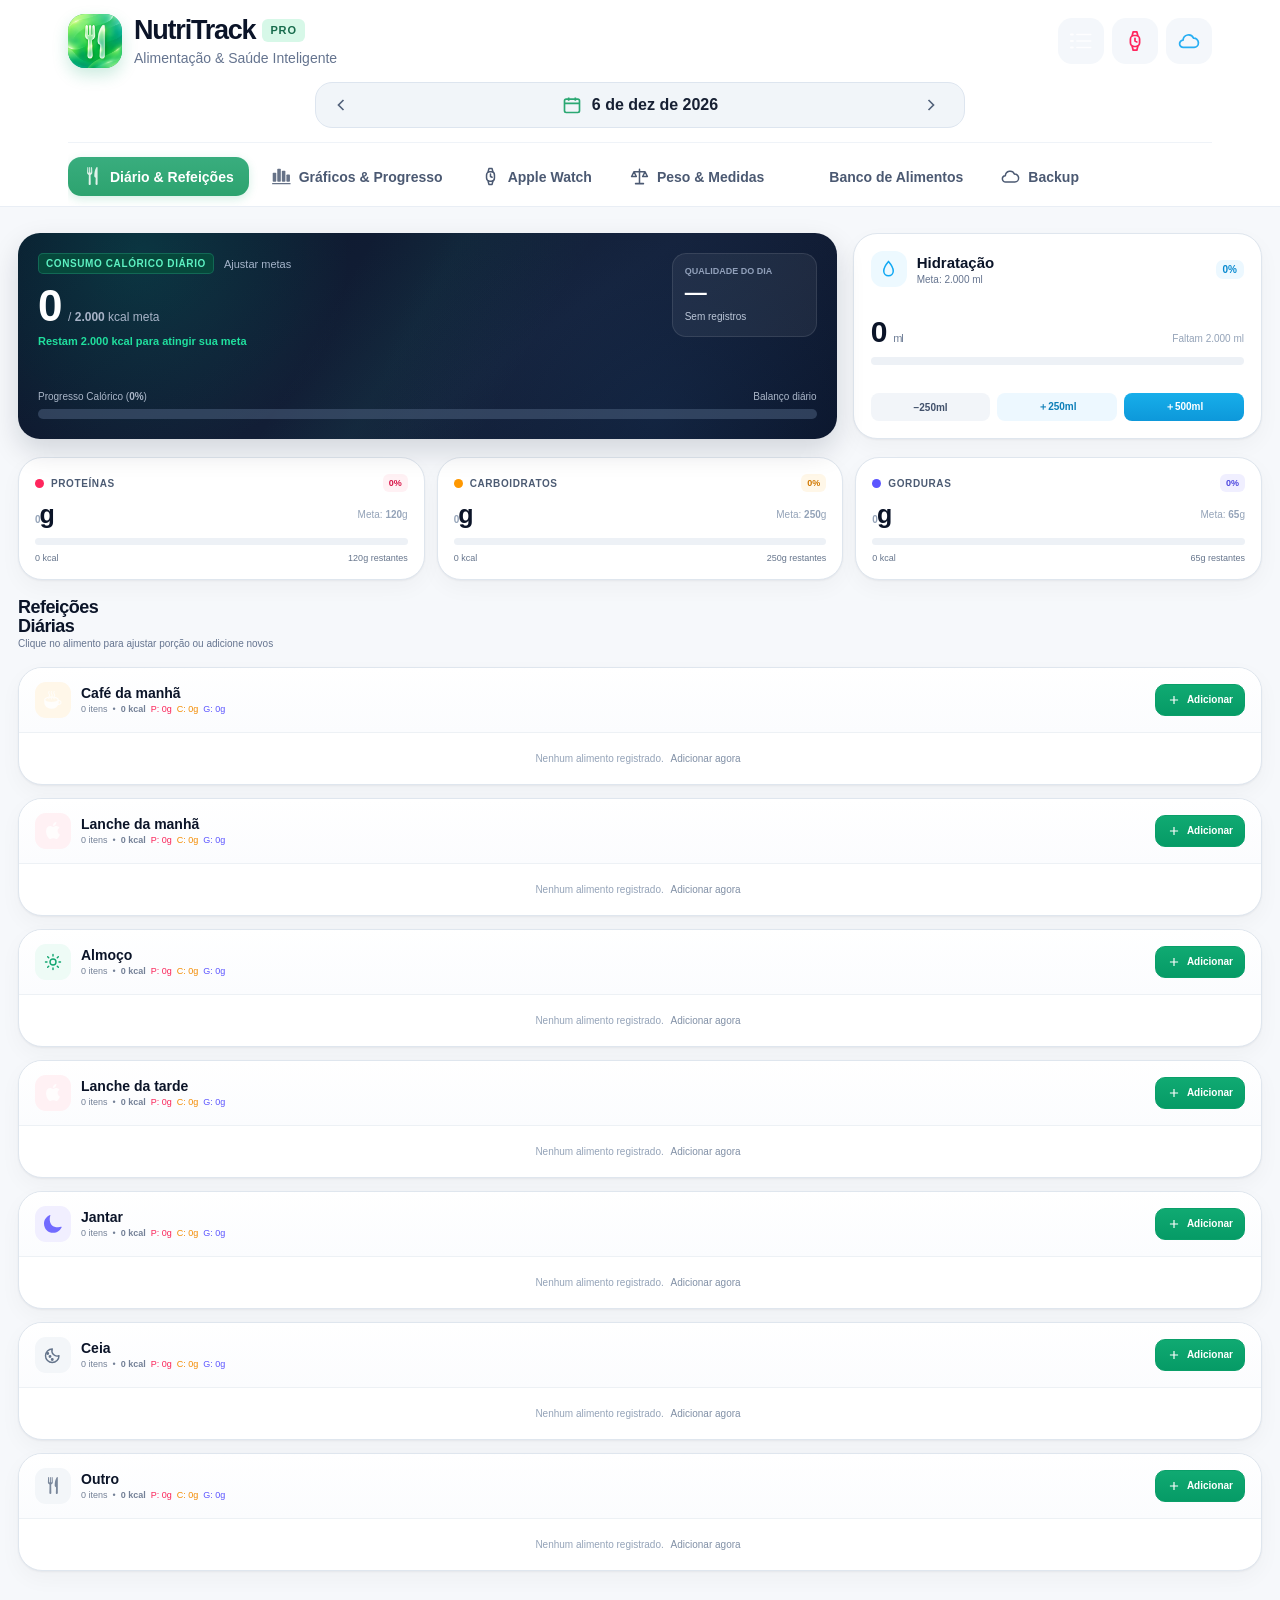
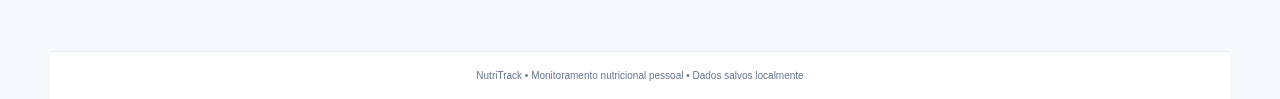
==== index.html @ 2cbb439e "Aplicar ícones internos personalizados no Oficial" ====
<!doctype html>
<html lang="pt-BR">
<head>
  <meta charset="utf-8" />
  <meta name="viewport" content="width=device-width,initial-scale=1,viewport-fit=cover" />
  <meta name="theme-color" content="#10a66f" />
  <meta name="apple-mobile-web-app-capable" content="yes" />
  <meta name="apple-mobile-web-app-status-bar-style" content="default" />
  <meta name="apple-mobile-web-app-title" content="NutriTrack" />
  <title>NutriTrack</title>
  <link rel="manifest" href="manifest.webmanifest?v=9" />
  <link rel="apple-touch-icon" href="apple-touch-icon.png?v=9" />
  <link rel="icon" type="image/png" href="favicon.png?v=9" />
  <link rel="stylesheet" href="styles.css?v=6" />
  <link rel="stylesheet" href="layout-fixes.css?v=8" />
</head>
<body>
  <svg class="svg-sprite" aria-hidden="true">
    <symbol id="i-utensils" viewBox="0 0 13.9757 24.6172"><g xmlns="http://www.w3.org/2000/svg">
  <rect height="24.6172" opacity="0" width="13.9757" x="0" y="0"/>
  <path d="M3.37457 23.2031C4.19488 23.2031 4.72613 22.7344 4.7105 21.9297L4.51519 10.6562C4.50738 10.2891 4.648 10.0391 4.9605 9.89844C6.28082 9.32031 6.81207 8.69531 6.74175 6.95312L6.46832 0.820312C6.44488 0.398438 6.19488 0.148438 5.79644 0.148438C5.40582 0.148438 5.17144 0.40625 5.17144 0.835938L5.24175 6.80469C5.24175 7.16406 5.01519 7.375 4.68707 7.375C4.35894 7.375 4.12457 7.17188 4.12457 6.82812L4.023 0.65625C4.01519 0.242188 3.773 0 3.37457 0C2.97613 0 2.73394 0.242188 2.72613 0.65625L2.61675 6.82812C2.61675 7.17188 2.38238 7.375 2.05425 7.375C1.73394 7.375 1.50738 7.16406 1.50738 6.80469L1.56988 0.835938C1.56988 0.40625 1.34332 0.148438 0.95269 0.148438C0.554253 0.148438 0.304253 0.398438 0.280815 0.820312L0.00737778 6.95312C-0.0707472 8.69531 0.468315 9.32031 1.78082 9.89844C2.09332 10.0391 2.24175 10.2891 2.23394 10.6562L2.03863 21.9297C2.023 22.7344 2.55425 23.2031 3.37457 23.2031ZM11.1089 14.6172L10.8746 21.8359C10.8433 22.7344 11.3902 23.2031 12.2027 23.2031C13.0386 23.2031 13.5699 22.7656 13.5699 21.9688L13.5699 0.726562C13.5699 0.234375 13.2496 0 12.8824 0C12.5152 0 12.2808 0.203125 11.9761 0.640625C10.3589 2.90625 9.31207 7.08594 9.31207 11.1719L9.31207 11.7266C9.31207 12.4531 9.56207 12.9375 10.0621 13.2812L10.6168 13.6641C10.9683 13.9141 11.1246 14.2109 11.1089 14.6172Z" fill="currentColor" fill-opacity="0.85"/>
 </g></symbol>
    <symbol id="i-chart" viewBox="0 0 22.7266 18.4766"><g xmlns="http://www.w3.org/2000/svg">
  <rect height="18.4766" opacity="0" width="22.7266" x="0" y="0"/>
  <path d="M0 17.7891C0 18.1797 0.320312 18.4766 0.695312 18.4766L21.625 18.4766C22 18.4766 22.3203 18.1797 22.3203 17.7891C22.3203 17.3984 22 17.1016 21.625 17.1016L0.695312 17.1016C0.320312 17.1016 0 17.3984 0 17.7891Z" fill="currentColor" fill-opacity="0.85"/>
  <path d="M17.2266 14.6875C17.2266 15.2266 17.5703 15.5469 18.1328 15.5469L20.5703 15.5469C21.1172 15.5469 21.4688 15.2266 21.4688 14.6875L21.4688 7.78906C21.4688 7.25781 21.1172 6.92969 20.5703 6.92969L18.1328 6.92969C17.5703 6.92969 17.2266 7.25781 17.2266 7.78906Z" fill="currentColor" fill-opacity="0.85"/>
  <path d="M11.7656 14.6875C11.7656 15.2266 12.1172 15.5469 12.6719 15.5469L15.1016 15.5469C15.6562 15.5469 16.0078 15.2266 16.0078 14.6875L16.0078 3.1875C16.0078 2.64062 15.6562 2.32031 15.1016 2.32031L12.6719 2.32031C12.1172 2.32031 11.7656 2.64062 11.7656 3.1875Z" fill="currentColor" fill-opacity="0.85"/>
  <path d="M6.30469 14.6875C6.30469 15.2266 6.65625 15.5469 7.20312 15.5469L9.64062 15.5469C10.1953 15.5469 10.5469 15.2266 10.5469 14.6875L10.5469 0.859375C10.5469 0.328125 10.1953 0 9.64062 0L7.20312 0C6.65625 0 6.30469 0.328125 6.30469 0.859375Z" fill="currentColor" fill-opacity="0.85"/>
  <path d="M0.851562 14.6875C0.851562 15.2266 1.19531 15.5469 1.75 15.5469L4.1875 15.5469C4.73438 15.5469 5.09375 15.2266 5.09375 14.6875L5.09375 5.52344C5.09375 5 4.73438 4.66406 4.1875 4.66406L1.75 4.66406C1.19531 4.66406 0.851562 5 0.851562 5.52344Z" fill="currentColor" fill-opacity="0.85"/>
 </g></symbol>
    <symbol id="i-watch" viewBox="0 0 24 24"><rect x="7" y="6" width="10" height="12" rx="4"/><path d="m9 6 1-4h4l1 4M9 18l1 4h4l1-4M12 9v3l2 1"/></symbol>
    <symbol id="i-scale" viewBox="0 0 24 24"><path d="M12 3v18M5 6h14M5 6 2 12h6L5 6Zm14 0-3 6h6l-3-6ZM7 21h10"/></symbol>
    <symbol id="i-book" viewBox="0 0 22.5547 18.3828"><g xmlns="http://www.w3.org/2000/svg">
  <rect height="18.3828" opacity="0" width="22.5547" x="0" y="0"/>
  <path d="M0 16.9297C0 17.6172 0.453125 17.8906 0.953125 17.8906C1.25781 17.8906 1.50781 17.7344 1.82812 17.5234C2.92188 16.6875 4.38281 16.1797 5.92188 16.1875C7.45312 16.1953 8.97656 16.7812 10.1172 17.9141C10.4844 18.2578 10.7656 18.3672 11.0781 18.3672C11.3906 18.3672 11.6797 18.2578 12.0312 17.9141C13.1875 16.7891 14.6953 16.1953 16.2266 16.1875C17.7656 16.1797 19.2344 16.6875 20.3203 17.5234C20.6406 17.7344 20.8984 17.8906 21.1953 17.8906C21.6953 17.8906 22.1484 17.6172 22.1484 16.9297L22.1484 3.26562C22.1484 3.08594 22.1328 2.96094 22.0312 2.78906C21.125 1.25781 18.875 0 16.1953 0C13.9609 0 12.0859 0.90625 11.0781 2.19531C10.0625 0.90625 8.1875 0 5.95312 0C3.27344 0 1.02344 1.25781 0.117188 2.78906C0.015625 2.96094 0 3.08594 0 3.26562ZM1.38281 16.1562L1.38281 3.4375C2.21094 2.20312 4.03906 1.38281 5.95312 1.38281C7.92969 1.38281 9.61719 2.21094 10.3828 3.52344L10.3828 16.3438C9.38281 15.5078 7.73438 14.8047 5.95312 14.8047C4.09375 14.8047 2.42969 15.3438 1.38281 16.1562ZM11.7656 16.3438L11.7656 3.52344C12.5312 2.21094 14.2266 1.38281 16.1953 1.38281C18.1094 1.38281 19.9375 2.20312 20.7656 3.4375L20.7656 16.1562C19.7266 15.3438 18.0547 14.8047 16.1953 14.8047C14.4141 14.8047 12.7656 15.5078 11.7656 16.3438Z" fill="white" fill-opacity="0.85"/>
 </g></symbol>
    <symbol id="i-cloud" viewBox="0 0 24 24"><path d="M17.5 19H6a4 4 0 0 1-.5-8A6 6 0 0 1 17 9a5 5 0 0 1 .5 10Z"/></symbol>
    <symbol id="i-calendar" viewBox="0 0 24 24"><rect x="3" y="5" width="18" height="16" rx="2"/><path d="M16 3v4M8 3v4M3 10h18"/></symbol>
    <symbol id="i-left" viewBox="0 0 24 24"><path d="m15 18-6-6 6-6"/></symbol>
    <symbol id="i-right" viewBox="0 0 24 24"><path d="m9 18 6-6-6-6"/></symbol>
    <symbol id="i-water" viewBox="0 0 24 24"><path d="M12 2s6 7 6 12a6 6 0 0 1-12 0c0-5 6-12 6-12Z"/></symbol>
    <symbol id="i-flame" viewBox="0 0 24 24"><path d="M12 22c4 0 7-3 7-7 0-5-4-8-6-11 0 4-2 6-4 8-1-2-1-4-1-5-3 3-4 6-4 9 0 3 3 6 8 6Z"/></symbol>
    <symbol id="i-heart" viewBox="0 0 24 24"><path d="M20.8 4.6a5.5 5.5 0 0 0-7.8 0L12 5.6l-1-1a5.5 5.5 0 0 0-7.8 7.8l1 1L12 21l7.8-7.6 1-1a5.5 5.5 0 0 0 0-7.8Z"/></symbol>
    <symbol id="i-steps" viewBox="0 0 24 24"><path d="M7 3c2 1 2 4 1 6s-3 3-4 2-1-4 0-6 2-3 3-2Zm10 8c2 1 3 4 2 6s-3 4-5 3-2-4-1-6 2-4 4-3Z"/></symbol>
    <symbol id="i-timer" viewBox="0 0 24 24"><circle cx="12" cy="13" r="8"/><path d="M12 9v4l3 2M9 2h6"/></symbol>
    <symbol id="i-moon" viewBox="0 0 20.4609 20.2471"><g xmlns="http://www.w3.org/2000/svg">
  <rect height="20.2471" opacity="0" width="20.4609" x="0" y="0"/>
  <path d="M10.4688 20.1821C14.8203 20.1821 18.3906 17.5571 19.9531 14.1352C20.2422 13.5337 19.8672 13.104 19.2734 13.2993C18.5469 13.5571 17.2891 13.8462 16.0391 13.8462C9.95312 13.8462 6.49219 10.3852 6.49219 4.29931C6.49219 3.08056 6.75 1.84619 7.14844 0.853999C7.40625 0.205561 6.96094-0.185064 6.33594 0.0883737C2.95312 1.52587 0 5.11181 0 9.70556C0 15.4868 4.69531 20.1821 10.4688 20.1821Z" fill="currentColor" fill-opacity="0.85"/>
 </g></symbol>
    <symbol id="i-plus" viewBox="0 0 24 24"><path d="M12 5v14M5 12h14"/></symbol>
    <symbol id="i-minus" viewBox="0 0 24 24"><path d="M5 12h14"/></symbol>
    <symbol id="i-search" viewBox="0 0 24 24"><circle cx="11" cy="11" r="7"/><path d="m20 20-4-4"/></symbol>
    <symbol id="i-edit" viewBox="0 0 16.4331 15.9858"><g xmlns="http://www.w3.org/2000/svg">
  <rect height="15.9858" opacity="0" width="16.4331" x="0" y="0"/>
  <path d="M2.59935 15.0437L13.865 3.79369L12.2634 2.18431L0.997787 13.4343L0.0212245 15.5906C-0.0725255 15.8093 0.161849 16.0593 0.380599 15.9656ZM14.7009 2.98119L15.6462 2.04369C16.1306 1.55931 16.154 1.0515 15.7243 0.621815L15.4431 0.340565C15.0212-0.0813102 14.5056-0.0422477 14.029 0.426502L13.0759 1.364Z" fill="white" fill-opacity="0.85"/>
 </g></symbol>
    <symbol id="i-trash" viewBox="0 0 19.7734 24.0234"><g xmlns="http://www.w3.org/2000/svg">
  <rect height="24.0234" opacity="0" width="19.7734" x="0" y="0"/>
  <path d="M6.67969 19.1484C7.01562 19.1484 7.23438 18.9297 7.22656 18.625L6.90625 7.60156C6.89844 7.29688 6.67188 7.09375 6.35938 7.09375C6.02344 7.09375 5.80469 7.30469 5.8125 7.61719L6.13281 18.625C6.14062 18.9375 6.35938 19.1484 6.67969 19.1484ZM9.6875 19.1484C10.0156 19.1484 10.25 18.9297 10.25 18.625L10.25 7.61719C10.25 7.30469 10.0156 7.09375 9.6875 7.09375C9.35938 7.09375 9.125 7.30469 9.125 7.61719L9.125 18.625C9.125 18.9297 9.35938 19.1484 9.6875 19.1484ZM12.6875 19.1484C13.0078 19.1484 13.2266 18.9453 13.2344 18.6328L13.5547 7.61719C13.5625 7.30469 13.3438 7.10156 13.0156 7.10156C12.7031 7.10156 12.4766 7.29688 12.4688 7.60938L12.1484 18.625C12.1406 18.9297 12.3516 19.1484 12.6875 19.1484ZM5.33594 4.46875L6.70312 4.46875L6.70312 2.32031C6.70312 1.69531 7.13281 1.28906 7.80469 1.28906L11.5469 1.28906C12.2188 1.28906 12.6484 1.69531 12.6484 2.32031L12.6484 4.46875L14.0156 4.46875L14.0156 2.24219C14.0156 0.851562 13.1172 0 11.625 0L7.72656 0C6.24219 0 5.33594 0.851562 5.33594 2.24219ZM0.648438 5.14844L18.7188 5.14844C19.0781 5.14844 19.3672 4.85156 19.3672 4.5C19.3672 4.14062 19.0781 3.84375 18.7188 3.84375L0.648438 3.84375C0.304688 3.84375 0 4.14844 0 4.5C0 4.85938 0.304688 5.14844 0.648438 5.14844ZM5.10156 22.3125L14.2812 22.3125C15.625 22.3125 16.5703 21.3984 16.6406 20.0547L17.3828 4.96875L15.9844 4.96875L15.2812 19.9141C15.25 20.5469 14.7734 21.0078 14.1484 21.0078L5.21094 21.0078C4.60156 21.0078 4.11719 20.5391 4.08594 19.9141L3.34375 4.97656L1.99219 4.97656L2.73438 20.0625C2.80469 21.4062 3.73438 22.3125 5.10156 22.3125Z" fill="currentColor" fill-opacity="0.85"/>
 </g></symbol>
    <symbol id="i-download" viewBox="0 0 18.0781 24.6172"><g xmlns="http://www.w3.org/2000/svg">
  <rect height="24.6172" opacity="0" width="18.0781" x="0" y="0"/>
  <path d="M17.6719 11.0859L17.6719 18.7969C17.6719 21.4688 16.1875 22.9609 13.5078 22.9609L4.16406 22.9609C1.48438 22.9609 0 21.4688 0 18.7969L0 11.0859C0 8.41406 1.48438 6.92188 4.16406 6.92188L6.39844 6.92188L6.39844 8.3125L4.16406 8.3125C2.39062 8.3125 1.39062 9.3125 1.39062 11.0859L1.39062 18.7969C1.39062 20.5703 2.39062 21.5703 4.16406 21.5703L13.5078 21.5703C15.2891 21.5703 16.2891 20.5703 16.2891 18.7969L16.2891 11.0859C16.2891 9.3125 15.2891 8.3125 13.5078 8.3125L11.2891 8.3125L11.2891 6.92188L13.5078 6.92188C16.1875 6.92188 17.6719 8.41406 17.6719 11.0859Z" fill="currentColor" fill-opacity="0.85"/>
  <path d="M8.84375 1.75781C8.46875 1.75781 8.15625 2.0625 8.15625 2.42969L8.15625 12.9141L8.25781 15.4062C8.27344 15.7266 8.52344 15.9922 8.84375 15.9922C9.15625 15.9922 9.40625 15.7266 9.42188 15.4062L9.52344 12.9141L9.52344 2.42969C9.52344 2.0625 9.21094 1.75781 8.84375 1.75781ZM5.41406 11.7578C5.05469 11.7578 4.78906 12.0156 4.78906 12.3672C4.78906 12.5547 4.86719 12.6875 5 12.8203L8.34375 16.0781C8.51562 16.2422 8.66406 16.3047 8.84375 16.3047C9.01562 16.3047 9.16406 16.2422 9.33594 16.0781L12.6797 12.8203C12.8125 12.6875 12.8828 12.5547 12.8828 12.3672C12.8828 12.0156 12.6094 11.7578 12.2578 11.7578C12.0938 11.7578 11.9141 11.8281 11.7891 11.9688L10.0859 13.75L8.84375 15.0703L7.58594 13.75L5.89062 11.9688C5.76562 11.8281 5.57812 11.7578 5.41406 11.7578Z" fill="currentColor" fill-opacity="0.85"/>
 </g></symbol>
    <symbol id="i-upload" viewBox="0 0 18.0781 26.6016"><g xmlns="http://www.w3.org/2000/svg">
  <rect height="26.6016" opacity="0" width="18.0781" x="0" y="0"/>
  <path d="M6.39062 9.30469L4.15625 9.30469C2.38281 9.30469 1.38281 10.2969 1.38281 12.0703L1.38281 19.7891C1.38281 21.5703 2.38281 22.5703 4.15625 22.5703L13.5078 22.5703C15.2891 22.5703 16.2891 21.5703 16.2891 19.7891L16.2891 12.0703C16.2891 10.2969 15.2891 9.30469 13.5078 9.30469L11.2812 9.30469L11.2812 7.91406L13.5078 7.91406C16.1875 7.91406 17.6719 9.40625 17.6719 12.0781L17.6719 19.7891C17.6719 22.4609 16.1875 23.9531 13.5078 23.9531L4.16406 23.9531C1.48438 23.9531 0 22.4609 0 19.7891L0 12.0781C0 9.40625 1.48438 7.91406 4.16406 7.91406L6.39062 7.91406Z" fill="currentColor" fill-opacity="0.85"/>
  <path d="M9.46254 3.49778L9.52344 4.99219L9.52344 15.4766C9.52344 15.8438 9.20312 16.1484 8.83594 16.1484C8.46875 16.1484 8.14844 15.8438 8.14844 15.4766L8.14844 4.99219L8.20934 3.49778L8.83594 2.83594Z" fill="currentColor" fill-opacity="0.85"/>
  <path d="M5.40625 6.14844C5.57031 6.14844 5.75781 6.07812 5.88281 5.9375L7.58594 4.15625L8.83594 2.83594L10.0859 4.15625L11.7812 5.9375C11.9062 6.07812 12.0859 6.14844 12.25 6.14844C12.6094 6.14844 12.8828 5.89062 12.8828 5.53906C12.8828 5.35938 12.8047 5.21875 12.6797 5.08594L9.33594 1.83594C9.16406 1.66406 9.00781 1.60938 8.83594 1.60938C8.66406 1.60938 8.50781 1.66406 8.33594 1.83594L4.99219 5.08594C4.85938 5.21875 4.78906 5.35938 4.78906 5.53906C4.78906 5.89062 5.04688 6.14844 5.40625 6.14844Z" fill="currentColor" fill-opacity="0.85"/>
 </g></symbol>
    <symbol id="i-database" viewBox="0 0 24 24"><ellipse cx="12" cy="5" rx="8" ry="3"/><path d="M4 5v6c0 2 4 3 8 3s8-1 8-3V5M4 11v6c0 2 4 3 8 3s8-1 8-3v-6"/></symbol>
    <symbol id="i-history" viewBox="0 0 20.5 14.5547"><g xmlns="http://www.w3.org/2000/svg">
  <rect height="14.5547" opacity="0" width="20.5" x="0" y="0"/>
  <path d="M5.57031 14.0234L19.3906 14.0234C19.7812 14.0234 20.0938 13.7188 20.0938 13.3281C20.0938 12.9375 19.7812 12.6406 19.3906 12.6406L5.57031 12.6406C5.17969 12.6406 4.88281 12.9375 4.88281 13.3281C4.88281 13.7188 5.17969 14.0234 5.57031 14.0234Z" fill="currentColor" fill-opacity="0.85"/>
  <path d="M1.22656 14.5547C1.90625 14.5547 2.45312 14.0078 2.45312 13.3281C2.45312 12.6484 1.90625 12.1016 1.22656 12.1016C0.546875 12.1016 0 12.6484 0 13.3281C0 14.0078 0.546875 14.5547 1.22656 14.5547Z" fill="currentColor" fill-opacity="0.85"/>
  <path d="M5.57031 7.96875L19.3906 7.96875C19.7812 7.96875 20.0938 7.67188 20.0938 7.28125C20.0938 6.89062 19.7812 6.58594 19.3906 6.58594L5.57031 6.58594C5.17969 6.58594 4.88281 6.89062 4.88281 7.28125C4.88281 7.67188 5.17969 7.96875 5.57031 7.96875Z" fill="currentColor" fill-opacity="0.85"/>
  <path d="M1.22656 8.50781C1.90625 8.50781 2.45312 7.96094 2.45312 7.28125C2.45312 6.60156 1.90625 6.05469 1.22656 6.05469C0.546875 6.05469 0 6.60156 0 7.28125C0 7.96094 0.546875 8.50781 1.22656 8.50781Z" fill="currentColor" fill-opacity="0.85"/>
  <path d="M5.57031 1.92188L19.3906 1.92188C19.7812 1.92188 20.0938 1.61719 20.0938 1.22656C20.0938 0.835938 19.7812 0.539062 19.3906 0.539062L5.57031 0.539062C5.17969 0.539062 4.88281 0.835938 4.88281 1.22656C4.88281 1.61719 5.17969 1.92188 5.57031 1.92188Z" fill="currentColor" fill-opacity="0.85"/>
  <path d="M1.22656 2.45312C1.90625 2.45312 2.45312 1.90625 2.45312 1.22656C2.45312 0.546875 1.90625 0 1.22656 0C0.546875 0 0 0.546875 0 1.22656C0 1.90625 0.546875 2.45312 1.22656 2.45312Z" fill="currentColor" fill-opacity="0.85"/>
 </g></symbol>
    <symbol id="i-coffee" viewBox="0 0 21.1719 21.6164"><g xmlns="http://www.w3.org/2000/svg">
  <rect height="21.6164" opacity="0" width="21.1719" x="0" y="0"/>
  <path d="M17.5469 10.6481L17.5469 10.7105C19.5397 10.7873 20.7656 11.9192 20.7656 13.7184C20.7656 15.5856 19.4531 16.7418 17.3203 16.7418L16.7114 16.7418C15.4407 19.5321 12.7617 21.2028 9.1875 21.2028L8.36719 21.2028C3.27344 21.2028 0 17.6793 0 12.6559L0 10.6481C0 8.94093 1.95464 7.61529 5.08923 7.04465C4.94501 7.35338 4.84375 7.69194 4.84375 8.07775C4.84375 8.20364 4.85045 8.32471 4.8668 8.44085C2.7041 8.88235 1.34375 9.69566 1.34375 10.6481C1.34375 12.1012 4.47656 13.2262 8.77344 13.2262C13.0781 13.2262 16.2109 12.1012 16.2109 10.6481C16.2109 9.59764 14.5561 8.7164 11.9947 8.31574C11.9824 8.22588 11.9766 8.1293 11.9766 8.02306C11.9766 7.67422 12.141 7.35349 12.3476 7.02182C15.5481 7.58263 17.5469 8.91986 17.5469 10.6481ZM17.5469 12.6559C17.5469 13.6416 17.4276 14.5624 17.1975 15.4059L17.3203 15.4059C18.6328 15.4059 19.4297 14.7574 19.4297 13.7184C19.4297 12.7333 18.7241 12.1079 17.5469 12.0379ZM7.91406 8.07775L7.9147 8.09411C7.17727 8.11973 6.48234 8.18036 5.84088 8.27107C5.83218 8.19416 5.82812 8.11199 5.82812 8.02306C5.82812 7.62139 6.04612 7.257 6.2956 6.87014C6.92747 6.7951 7.60193 6.75156 8.31405 6.74294C8.09436 7.13225 7.91406 7.56293 7.91406 8.07775ZM11.3127 6.8762C11.1264 7.23008 10.9844 7.62076 10.9844 8.07775C10.9844 8.11445 10.985 8.15074 10.9885 8.18515C10.3378 8.11885 9.64094 8.08217 8.90719 8.07994C8.90643 8.06171 8.90625 8.04255 8.90625 8.02306C8.90625 7.5792 9.17244 7.18087 9.45296 6.74721C10.1071 6.76146 10.7284 6.80533 11.3127 6.8762Z" fill="white" fill-opacity="0.85"/>
  <path d="M7.01562 5.06213C7.01562 3.78088 5.82812 3.03088 5.82812 2.07775C5.82812 1.56994 5.96875 1.28088 6.3125 0.812125C6.73438 0.241813 5.94531-0.3285 5.51562 0.226188C5.03906 0.819938 4.84375 1.359 4.84375 2.02306C4.84375 3.359 6.01562 4.09338 6.01562 5.06213C6.01562 5.99963 4.84375 6.76525 4.84375 8.07775C4.84375 8.75744 5.03906 9.2965 5.50781 9.87463C5.92969 10.4137 6.71875 9.85119 6.29688 9.28088C5.96875 8.83556 5.82812 8.5465 5.82812 8.02306C5.82812 7.08556 7.01562 6.35119 7.01562 5.06213ZM10.0938 5.06213C10.0938 3.78088 8.90625 3.03088 8.90625 2.07775C8.90625 1.56994 9.03906 1.28088 9.38281 0.812125C9.8125 0.241813 9.02344-0.3285 8.58594 0.226188C8.11719 0.819938 7.91406 1.359 7.91406 2.02306C7.91406 3.359 9.08594 4.09338 9.08594 5.06213C9.08594 5.99963 7.91406 6.76525 7.91406 8.07775C7.91406 8.75744 8.11719 9.2965 8.57812 9.87463C9 10.4137 9.79688 9.85119 9.375 9.28088C9.03906 8.83556 8.90625 8.5465 8.90625 8.02306C8.90625 7.08556 10.0938 6.35119 10.0938 5.06213ZM13.1641 5.06213C13.1641 3.78088 11.9766 3.03088 11.9766 2.07775C11.9766 1.56994 12.1172 1.28088 12.4609 0.812125C12.8828 0.241813 12.0938-0.3285 11.6641 0.226188C11.1875 0.819938 10.9844 1.359 10.9844 2.02306C10.9844 3.359 12.1562 4.09338 12.1562 5.06213C12.1562 5.99963 10.9844 6.76525 10.9844 8.07775C10.9844 8.75744 11.1875 9.2965 11.6484 9.87463C12.0781 10.4137 12.8672 9.85119 12.4453 9.28088C12.1172 8.83556 11.9766 8.5465 11.9766 8.02306C11.9766 7.08556 13.1641 6.35119 13.1641 5.06213Z" fill="white" fill-opacity="0.85"/>
 </g></symbol>
    <symbol id="i-sun" viewBox="0 0 24 24"><circle cx="12" cy="12" r="4"/><path d="M12 2v2M12 20v2M4.9 4.9l1.4 1.4M17.7 17.7l1.4 1.4M2 12h2M20 12h2M4.9 19.1l1.4-1.4M17.7 6.3l1.4-1.4"/></symbol>
    <symbol id="i-apple" viewBox="0 0 16.3203 21.0703"><g xmlns="http://www.w3.org/2000/svg">
  <rect height="21.0703" opacity="0" width="16.3203" x="0" y="0"/>
  <path d="M11.7656 4.82812C10.2578 4.82812 9.03906 5.74219 8.25 5.74219C7.41406 5.74219 6.32031 4.82812 5.00781 4.82812C2.52344 4.82812 0 6.9375 0 10.8125C0 13.2344 0.929688 15.7812 2.08594 17.4219C3.07812 18.8125 3.9375 19.9375 5.1875 19.9375C6.42188 19.9375 6.96094 19.1406 8.49219 19.1406C10.0547 19.1406 10.3984 19.9375 11.7656 19.9375C13.1172 19.9375 14.0156 18.7031 14.8672 17.4766C15.8203 16.0781 16.2188 14.7109 16.2266 14.6484C16.1484 14.6172 13.5625 13.5625 13.5625 10.6094C13.5625 8.04688 15.6016 6.89844 15.7109 6.8125C14.375 4.88281 12.3281 4.82812 11.7656 4.82812ZM11.0547 3.19531C11.6719 2.44531 12.1094 1.42969 12.1094 0.398438C12.1094 0.257812 12.1016 0.117188 12.0703 0C11.0703 0.0390625 9.85938 0.671875 9.14062 1.52344C8.57031 2.16406 8.04688 3.19531 8.04688 4.22656C8.04688 4.375 8.07031 4.53125 8.08594 4.58594C8.14844 4.59375 8.25 4.60938 8.35156 4.60938C9.25781 4.60938 10.3906 4.00781 11.0547 3.19531Z" fill="white" fill-opacity="0.85"/>
 </g></symbol>
    <symbol id="i-cookie" viewBox="0 0 24 24"><path d="M20 13a7 7 0 0 1-9-9 9 9 0 1 0 9 9Z"/><circle cx="8" cy="14" r="1"/><circle cx="11" cy="18" r="1"/><circle cx="5" cy="10" r="1"/></symbol>
    <symbol id="i-menu" viewBox="0 0 20.5 13.9609"><g xmlns="http://www.w3.org/2000/svg">
  <rect height="13.9609" opacity="0" width="20.5" x="0" y="0"/>
  <path d="M6.35938 13.7266L19.3906 13.7266C19.7812 13.7266 20.0938 13.4297 20.0938 13.0391C20.0938 12.6484 19.7812 12.3438 19.3906 12.3438L6.35938 12.3438C5.96875 12.3438 5.67188 12.6484 5.67188 13.0391C5.67188 13.4297 5.96875 13.7266 6.35938 13.7266Z" fill="white" fill-opacity="0.85"/>
  <path d="M0.921875 13.9609L2.59375 13.9609C3.10156 13.9609 3.52344 13.5469 3.52344 13.0391C3.52344 12.5234 3.10156 12.1172 2.59375 12.1172L0.921875 12.1172C0.414062 12.1172 0 12.5234 0 13.0391C0 13.5469 0.414062 13.9609 0.921875 13.9609Z" fill="white" fill-opacity="0.85"/>
  <path d="M6.35938 7.67969L19.3906 7.67969C19.7812 7.67969 20.0938 7.375 20.0938 6.98438C20.0938 6.59375 19.7812 6.29688 19.3906 6.29688L6.35938 6.29688C5.96875 6.29688 5.67188 6.59375 5.67188 6.98438C5.67188 7.375 5.96875 7.67969 6.35938 7.67969Z" fill="white" fill-opacity="0.85"/>
  <path d="M0.921875 7.90625L2.59375 7.90625C3.10156 7.90625 3.52344 7.49219 3.52344 6.98438C3.52344 6.47656 3.10156 6.0625 2.59375 6.0625L0.921875 6.0625C0.414062 6.0625 0 6.47656 0 6.98438C0 7.49219 0.414062 7.90625 0.921875 7.90625Z" fill="white" fill-opacity="0.85"/>
  <path d="M6.35938 1.625L19.3906 1.625C19.7812 1.625 20.0938 1.32812 20.0938 0.9375C20.0938 0.546875 19.7812 0.242188 19.3906 0.242188L6.35938 0.242188C5.96875 0.242188 5.67188 0.546875 5.67188 0.9375C5.67188 1.32812 5.96875 1.625 6.35938 1.625Z" fill="white" fill-opacity="0.85"/>
  <path d="M0.921875 1.85938L2.59375 1.85938C3.10156 1.85938 3.52344 1.4375 3.52344 0.9375C3.52344 0.421875 3.10156 0.015625 2.59375 0.015625L0.921875 0.015625C0.414062 0.015625 0 0.421875 0 0.9375C0 1.4375 0.414062 1.85938 0.921875 1.85938Z" fill="white" fill-opacity="0.85"/>
 </g></symbol>
  </svg>
  <style id="filled-icon-render-modes">
    use[href="#i-utensils"],
    use[href="#i-chart"],
    use[href="#i-book"],
    use[href="#i-moon"],
    use[href="#i-edit"],
    use[href="#i-trash"],
    use[href="#i-download"],
    use[href="#i-upload"],
    use[href="#i-history"],
    use[href="#i-coffee"],
    use[href="#i-apple"],
    use[href="#i-menu"] {
      fill: currentColor;
      stroke: none !important;
    }
  </style>

  <header class="topbar">
    <div class="topbar-inner">
      <div class="topline">
        <div class="brand">
          <div class="brand-icon official-app-icon"><img src="icon-official-192.png?v=9" alt="" /></div>
          <div>
            <div class="brand-title-row"><h1>NutriTrack</h1><span class="badge">PRO</span></div>
            <p>Alimentação & Saúde Inteligente</p>
          </div>
        </div>
        <div class="top-actions">
          <a class="square-action" href="menu.html" aria-label="Abrir Menu Geral"><svg><use href="#i-menu"/></svg></a>
          <button class="square-action" type="button" data-view-jump="watch" aria-label="Apple Watch"><svg><use href="#i-watch"/></svg></button>
          <button class="square-action cloud" type="button" data-view-jump="backup" aria-label="Backup"><svg><use href="#i-cloud"/></svg></button>
        </div>
      </div>

      <div class="date-nav" aria-label="Navegação por data">
        <button id="prevDay" type="button" aria-label="Dia anterior"><svg><use href="#i-left"/></svg></button>
        <div class="date-center"><svg class="calendar-icon"><use href="#i-calendar"/></svg><input id="selectedDate" type="date" aria-label="Data selecionada"/><span class="pretty-date" id="prettyDate">Hoje</span><button id="goToday" class="today-chip" type="button">Hoje</button></div>
        <button id="nextDay" type="button" aria-label="Próximo dia"><svg><use href="#i-right"/></svg></button>
      </div>

      <nav class="tabs" aria-label="Seções do aplicativo" role="tablist">
        <button class="tab active" id="tab-diary" data-view="diary" type="button" role="tab" aria-controls="view-diary" aria-selected="true"><svg><use href="#i-utensils"/></svg><span>Diário & Refeições</span></button>
        <button class="tab" id="tab-analytics" data-view="analytics" type="button" role="tab" aria-controls="view-analytics" aria-selected="false"><svg><use href="#i-chart"/></svg><span>Gráficos & Progresso</span></button>
        <button class="tab" id="tab-watch" data-view="watch" type="button" role="tab" aria-controls="view-watch" aria-selected="false"><svg><use href="#i-watch"/></svg><span>Apple Watch</span></button>
        <button class="tab" id="tab-measurements" data-view="measurements" type="button" role="tab" aria-controls="view-measurements" aria-selected="false"><svg><use href="#i-scale"/></svg><span>Peso & Medidas</span></button>
        <button class="tab" id="tab-foods" data-view="foods" type="button" role="tab" aria-controls="view-foods" aria-selected="false"><svg><use href="#i-book"/></svg><span>Banco de Alimentos</span></button>
        <button class="tab" id="tab-backup" data-view="backup" type="button" role="tab" aria-controls="view-backup" aria-selected="false"><svg><use href="#i-cloud"/></svg><span>Backup</span></button>
      </nav>
    </div>
  </header>

  <main class="shell">
    <section class="view active stack" id="view-diary" role="tabpanel" aria-labelledby="tab-diary">
      <div class="summary-layout">
        <article class="calorie-hero dark-glow">
          <div class="hero-top">
            <div>
              <div class="hero-eyebrow-row"><span class="eyebrow">Consumo calórico diário</span><button id="heroGoals" class="hero-goal-btn" type="button">Ajustar metas</button></div>
              <div class="hero-number"><strong id="totalCalories">0</strong><span>/ <b id="calorieGoalText">2.000</b> kcal meta</span></div>
              <div class="hero-balance" id="calorieBalance">Restam 2.000 kcal para atingir sua meta</div>
            </div>
            <div class="hero-quality"><label>Qualidade do dia</label><strong id="qualityScore">—</strong><small id="qualityText">Sem registros</small></div>
          </div>
          <div><div class="hero-progress-head"><span>Progresso Calórico (<b id="caloriePercent">0%</b>)</span><span id="netCaloriesText">Balanço diário</span></div><div class="progress" id="calorieProgressWrap"><span id="calorieProgress"></span></div></div>
        </article>

        <article class="card hydration">
          <div class="card-title"><div class="title-left"><div class="icon-box icon-sky"><svg><use href="#i-water"/></svg></div><div><h3>Hidratação</h3><p>Meta: <span id="waterGoalText">2.000</span> ml</p></div></div><span class="percent-chip" id="waterPercent">0%</span></div>
          <div><div class="hydration-value"><strong><span id="waterValue">0</span> <small>ml</small></strong><small id="waterRemaining">Faltam 2.000 ml</small></div><div class="light-progress"><span id="waterProgress"></span></div></div>
          <div class="water-actions"><button id="waterMinus" type="button">−250ml</button><button id="water250" type="button">＋250ml</button><button id="water500" type="button">＋500ml</button></div>
        </article>
      </div>

      <div class="macro-grid">
        <article class="card macro protein"><div class="macro-head"><div class="macro-label"><span class="dot rose"></span>Proteínas</div><span class="macro-chip rose" id="proteinPercent">0%</span></div><div class="macro-value"><strong><span id="proteinValue">0</span>g</strong><span>Meta: <b id="proteinGoal">120</b>g</span></div><div class="light-progress"><span id="proteinProgress"></span></div><div class="macro-sub"><span id="proteinKcal">0 kcal</span><span id="proteinRemaining">120g restantes</span></div></article>
        <article class="card macro carbs"><div class="macro-head"><div class="macro-label"><span class="dot amber"></span>Carboidratos</div><span class="macro-chip amber" id="carbsPercent">0%</span></div><div class="macro-value"><strong><span id="carbsValue">0</span>g</strong><span>Meta: <b id="carbsGoal">250</b>g</span></div><div class="light-progress"><span id="carbsProgress"></span></div><div class="macro-sub"><span id="carbsKcal">0 kcal</span><span id="carbsRemaining">250g restantes</span></div></article>
        <article class="card macro fat"><div class="macro-head"><div class="macro-label"><span class="dot indigo"></span>Gorduras</div><span class="macro-chip indigo" id="fatPercent">0%</span></div><div class="macro-value"><strong><span id="fatValue">0</span>g</strong><span>Meta: <b id="fatGoal">65</b>g</span></div><div class="light-progress"><span id="fatProgress"></span></div><div class="macro-sub"><span id="fatKcal">0 kcal</span><span id="fatRemaining">65g restantes</span></div></article>
      </div>

      <div class="section-head"><div><h2>Refeições<br class="mobile-break"> Diárias</h2><p>Clique no alimento para ajustar porção ou adicione novos</p></div></div>
      <div class="meal-list" id="mealList"></div>
    </section>

    <section class="view stack" id="view-analytics" role="tabpanel" aria-labelledby="tab-analytics" hidden>
      <article class="card page-intro"><div class="intro-icon"><svg><use href="#i-chart"/></svg></div><div><h2>Gráficos de Progresso & Métricas</h2><p>Analise consumo calórico, macronutrientes, peso e medidas</p></div><div class="period-pills"><button data-period="7">7 Dias</button><button data-period="14">14 Dias</button><button data-period="30" class="active">30 Dias</button><button data-period="90">3 Meses</button><button data-period="180">6 Meses</button></div></article>
      <div class="stats-grid analytics-stats"><article class="card metric-card"><svg class="metric-icon amber"><use href="#i-flame"/></svg><div><span>Média Calórica / dia</span><strong id="avgCalories">0 <small>kcal</small></strong><small id="avgCaloriesGoal">Meta: 2.000 kcal</small></div></article><article class="card metric-card"><svg class="metric-icon rose"><use href="#i-chart"/></svg><div><span>Média de Proteína</span><strong id="avgProtein">0 <small>g/dia</small></strong><small id="avgProteinGoal">Meta: 120g</small></div></article><article class="card metric-card"><svg class="metric-icon rose"><use href="#i-watch"/></svg><div><span>Gasto Watch Médio</span><strong id="avgWatch">0 <small>kcal/dia</small></strong><small>Dados manuais do período</small></div></article><article class="card metric-card"><svg class="metric-icon emerald"><use href="#i-scale"/></svg><div><span>Variação de Peso</span><strong id="weightDelta">—</strong><small>No período selecionado</small></div></article></div>
      <div class="chart-switch"><button class="active"><svg><use href="#i-flame"/></svg>1. Consumo Calórico vs Apple Watch</button><button><svg><use href="#i-database"/></svg>2. Evolução de Macronutrientes</button></div>
      <article class="card chart-card"><h3>Ingestão Calórica vs Meta Diária & Queima Ativa do Apple Watch</h3><p>Acompanhe o balanço calórico diário ao longo do período selecionado</p><div class="legend"><span class="green"><i></i>Ingestão (kcal)</span><span class="red"><i></i>Apple Watch Ativo</span><span class="gray"><i></i>Meta</span></div><div class="chart-wrap"><svg id="calorieChart" viewBox="0 0 720 360" preserveAspectRatio="none" aria-label="Gráfico de calorias"></svg></div></article>
    </section>

    <section class="view stack" id="view-watch" role="tabpanel" aria-labelledby="tab-watch" hidden>
      <article class="watch-hero dark-glow"><div class="watch-heading"><div class="watch-badge"><svg><use href="#i-watch"/></svg></div><div><h2>Apple Watch</h2><p>Dados manuais para acompanhar atividade</p></div><span class="connection-chip" id="watchStatus">Não conectado</span></div><button class="watch-edit" id="editWatch" type="button">Editar dados do dia</button><div class="watch-divider"></div><div class="watch-summary"><div><span>Calorias Ativas Queimadas</span><strong class="rose-text"><span id="watchActive">0</span> <small>kcal</small></strong><small>Podem ser usadas no balanço diário</small></div><div><span>Gasto Basal Estimado (TMB)</span><strong><span id="watchBasal">0</span> <small>kcal</small></strong><small>Preenchimento manual</small></div><div><span>Gasto Total do Dia</span><strong class="emerald-text"><span id="watchTotal">0</span> <small>kcal</small></strong><small>Basal + atividade</small></div></div></article>
      <article class="card activity-rings"><h3>Anéis de Atividade Apple Watch</h3><div class="activity-row rose-row"><div><span><svg><use href="#i-flame"/></svg>Movimento (Move)</span><strong><span id="moveValue">0</span> / <span id="moveGoal">600</span> kcal</strong></div><b id="movePercent">0%</b><div class="ring-progress"><span id="moveProgress"></span></div></div><div class="activity-row emerald-row"><div><span><svg><use href="#i-timer"/></svg>Exercício</span><strong><span id="exerciseValue">0</span> / <span id="exerciseGoal">30</span> min</strong></div><b id="exercisePercent">0%</b><div class="ring-progress"><span id="exerciseProgress"></span></div></div><div class="activity-row sky-row"><div><span><svg><use href="#i-steps"/></svg>Em pé (Stand)</span><strong><span id="standValue">0</span> / <span id="standGoal">12</span> h</strong></div><b id="standPercent">0%</b><div class="ring-progress"><span id="standProgress"></span></div></div></article>
      <div class="stats-grid watch-stats"><article class="card metric-card"><svg class="metric-icon indigo"><use href="#i-steps"/></svg><div><span>Passos Diários</span><strong id="stepsValue">0</strong><small id="distanceValue">0 km percorridos</small></div></article><article class="card metric-card"><svg class="metric-icon rose"><use href="#i-heart"/></svg><div><span>Frequência Cardíaca</span><strong><span id="heartValue">0</span> <small>bpm</small></strong><small id="heartCurrent">Repouso • Atual: 0 bpm</small></div></article><article class="card metric-card"><svg class="metric-icon indigo"><use href="#i-moon"/></svg><div><span>Sono Rastreado</span><strong><span id="sleepValue">0</span> <small>horas</small></strong><small>Sono informado manualmente</small></div></article><article class="card metric-card"><svg class="metric-icon emerald"><use href="#i-watch"/></svg><div><span>Integração</span><strong>Manual</strong><small>Sem sincronização fictícia</small></div></article></div>
      <article class="card empty-feature"><h3>Treinos Registrados</h3><p>Esta versão ainda não lê o Apple Health automaticamente. Os dados acima são opcionais e ficam apenas neste aparelho.</p></article>
    </section>

    <section class="view stack" id="view-measurements" role="tabpanel" aria-labelledby="tab-measurements" hidden>
      <article class="measure-hero dark-glow"><div class="measure-title"><svg><use href="#i-scale"/></svg><div><h2>Controle de Peso & Medidas Corporais</h2><p>Acompanhe sua composição corporal, circunferência e evolução estética</p></div></div><div class="measure-actions"><button data-view-jump="analytics" type="button">Ver Gráficos Temporais</button><button id="newMeasurement" class="primary" type="button"><svg><use href="#i-plus"/></svg>Novo Registro</button></div><div class="watch-divider"></div><div class="measure-summary"><div><span>Peso Inicial</span><strong id="initialWeight">—</strong></div><div><span>Peso Mais Recente</span><strong class="emerald-text" id="latestWeight">—</strong></div><div><span>Meta de Peso</span><strong id="weightGoalText">—</strong></div><div><span>Variação Total</span><strong class="emerald-text" id="totalWeightDelta">—</strong></div></div></article>
      <article class="card measurements-table-card"><div class="table-head"><h3>Histórico Completo de Medições</h3><span id="measurementCount">0 pesagens registradas</span></div><div class="table-scroll"><table><thead><tr><th>Data</th><th>Peso</th><th>Gordura</th><th>Cintura</th><th></th></tr></thead><tbody id="measurementRows"></tbody></table></div></article>
    </section>

    <section class="view stack" id="view-foods" role="tabpanel" aria-labelledby="tab-foods" hidden>
      <article class="card page-intro food-intro"><div class="intro-icon"><svg><use href="#i-book"/></svg></div><div><h2>Banco de Alimentos & Personalização</h2><p>Gerencie itens do cardápio e use dados nutricionais de referência</p></div><div class="intro-actions"><button class="btn" id="scanPlaceholder" type="button"><svg><use href="#i-search"/></svg>Buscar</button><button class="btn primary" id="createFoodPlaceholder" type="button"><svg><use href="#i-plus"/></svg>Criar Alimento</button></div></article>
      <article class="card catalog-toolbar"><div class="search-wrap"><svg><use href="#i-search"/></svg><input id="catalogSearch" type="search" placeholder="Buscar por nome, marca ou alimento..." autocomplete="off"/></div><div class="filter-pills"><button class="active" type="button">Todos os Alimentos</button><button type="button">Meus Personalizados</button></div></article>
      <div class="catalog" id="foodCatalog"></div>
    </section>

    <section class="view stack" id="view-backup" role="tabpanel" aria-labelledby="tab-backup" hidden>
      <article class="backup-hero dark-glow"><div class="backup-heading"><div class="backup-badge"><svg><use href="#i-cloud"/></svg></div><div><h2>Backup Local</h2><p>Proteja os dados deste aparelho sem fingir sincronização em nuvem</p></div><span class="connection-chip ok">Ativo & Seguro</span></div><div class="backup-switch"><span>Armazenamento local</span><span class="fake-toggle on"><i></i></span></div><div class="watch-divider"></div><div class="backup-stats"><div><span>Dias Monitorados</span><strong id="daysMonitored">0 registros</strong></div><div><span>Alimentos Personalizados</span><strong>0 itens</strong></div><div><span>Histórico de Medidas</span><strong id="backupMeasurementCount">0 pesagens</strong></div><div><span>Status do Armazenamento</span><strong class="emerald-text">Protegido</strong></div></div></article>
      <article class="card backup-card"><div class="backup-card-head"><div class="icon-box icon-sky"><svg><use href="#i-cloud"/></svg></div><div><h3>Criar Ponto de Restauração Agora</h3><p>Grava um snapshot instantâneo com todos os dados atuais</p></div></div><div class="snapshot-row"><input id="snapshotName" placeholder="Nome opcional (ex: Antes de viajar)"/><button id="saveSnapshot" class="btn sky-btn" type="button"><svg><use href="#i-cloud"/></svg>Salvar</button></div></article>
      <article class="card backup-card"><div class="backup-card-head"><div class="icon-box icon-emerald"><svg><use href="#i-database"/></svg></div><div><h3>Arquivo de Backup</h3><p>Exporte ou importe arquivos de backup completos (.json)</p></div></div><div class="backup-file-actions"><button class="btn" id="exportBtn" type="button"><svg><use href="#i-download"/></svg>Baixar Backup</button><button class="btn primary" id="importBtn" type="button"><svg><use href="#i-upload"/></svg>Importar Arquivo</button></div><input id="importFile" type="file" accept="application/json,.json" hidden/></article>
      <article class="card backup-card"><div class="table-head"><h3><svg class="inline-icon"><use href="#i-history"/></svg>Histórico de Versões Salvas</h3><span id="snapshotCount">0 snapshots disponíveis</span></div><div id="snapshotList" class="snapshot-list"></div></article>
      <article class="card settings-card"><h3>Metas e dados</h3><div class="settings-grid"><div class="field"><label>Calorias (kcal)</label><input id="setting-calorieGoal" type="number" min="0" step="50"/></div><div class="field"><label>Proteína (g)</label><input id="setting-proteinGoal" type="number" min="0" step="5"/></div><div class="field"><label>Carboidratos (g)</label><input id="setting-carbsGoal" type="number" min="0" step="5"/></div><div class="field"><label>Gorduras (g)</label><input id="setting-fatGoal" type="number" min="0" step="5"/></div><div class="field"><label>Água (ml)</label><input id="setting-waterGoal" type="number" min="0" step="250"/></div><div class="field"><label>Meta de peso (kg)</label><input id="setting-weightGoal" type="number" min="0" step="0.1"/></div></div><button id="saveGoals" class="btn primary full-btn" type="button">Salvar metas</button><button id="clearBtn" class="btn danger full-btn" type="button">Apagar dados deste aparelho</button></article>
    </section>
  </main>

  <footer>NutriTrack • Monitoramento nutricional pessoal • Dados salvos localmente</footer>

  <dialog class="dialog" id="entryDialog"><div class="modal"><div class="modal-head"><div><h2 id="entryDialogTitle">Adicionar alimento</h2><p>Busque na base ou preencha manualmente</p></div><button class="close-btn" data-close="entryDialog" type="button">✕</button></div><form id="entryForm" class="modal-body"><input type="hidden" id="entryId"/><div class="form-grid"><div class="field"><label>Data</label><input id="entryDate" type="date" required/></div><div class="field"><label>Horário</label><input id="entryTime" type="time" required/></div><div class="field full"><label>Refeição</label><select id="meal" required><option>Café da manhã</option><option>Lanche da manhã</option><option>Almoço</option><option>Lanche da tarde</option><option>Jantar</option><option>Ceia</option><option>Outro</option></select></div><div class="field full"><label>Alimento / preparação</label><input id="food" type="text" autocomplete="off" placeholder="Ex.: arroz, frango grelhado, banana" required/></div></div><div class="food-suggestions" id="foodSuggestions"></div><div class="field"><label>Quantidade</label><input id="amount" type="text" autocomplete="off" placeholder="Ex.: 120 g, 2 unidades, 1 fatia"/></div><div class="suggestion-preview" id="nutritionPreview" hidden><div class="preview-top"><div><b id="previewName"></b><div class="notice" id="previewServing"></div></div><span>ESTIMATIVA</span></div><div class="preview-grid"><div class="preview-stat"><b id="previewCalories">0</b><small>kcal</small></div><div class="preview-stat"><b><span id="previewProtein">0</span>g</b><small>proteína</small></div><div class="preview-stat"><b><span id="previewCarbs">0</span>g</b><small>carboidratos</small></div><div class="preview-stat"><b><span id="previewFat">0</span>g</b><small>gorduras</small></div></div><button class="btn primary full-btn" id="applySuggestion" type="button">Aplicar sugestão nutricional</button></div><div class="form-grid"><div class="field"><label>Calorias (kcal)</label><input id="calories" type="number" min="0" step="1" required/></div><div class="field"><label>Proteína (g)</label><input id="protein" type="number" min="0" step="0.1"/></div><div class="field"><label>Carboidratos (g)</label><input id="carbs" type="number" min="0" step="0.1"/></div><div class="field"><label>Gorduras (g)</label><input id="fat" type="number" min="0" step="0.1"/></div><div class="field full"><label>Qualidade nutricional</label><div class="quality-pills"><input type="radio" name="quality" id="q1" value="1"><label for="q1">1</label><input type="radio" name="quality" id="q2" value="2"><label for="q2">2</label><input type="radio" name="quality" id="q3" value="3" checked><label for="q3">3</label><input type="radio" name="quality" id="q4" value="4"><label for="q4">4</label><input type="radio" name="quality" id="q5" value="5"><label for="q5">5</label></div></div><div class="field full"><label>Observações</label><textarea id="notes" placeholder="Fome, saciedade, marca, preparo, contexto..."></textarea></div></div><div class="modal-actions"><button class="btn" data-close="entryDialog" type="button">Cancelar</button><button class="btn primary" type="submit">Salvar registro</button></div></form></div></dialog>

  <dialog class="dialog small-dialog" id="watchDialog"><div class="modal"><div class="modal-head"><div><h2>Dados do Apple Watch</h2><p>Preenchimento manual — sem fingir sincronização</p></div><button class="close-btn" data-close="watchDialog" type="button">✕</button></div><form id="watchForm" class="modal-body"><div class="form-grid"><div class="field"><label>Calorias ativas</label><input id="watch-active-input" type="number" min="0"/></div><div class="field"><label>Gasto basal</label><input id="watch-basal-input" type="number" min="0"/></div><div class="field"><label>Exercício (min)</label><input id="watch-exercise-input" type="number" min="0"/></div><div class="field"><label>Em pé (h)</label><input id="watch-stand-input" type="number" min="0"/></div><div class="field"><label>Passos</label><input id="watch-steps-input" type="number" min="0"/></div><div class="field"><label>Distância (km)</label><input id="watch-distance-input" type="number" min="0" step="0.01"/></div><div class="field"><label>FC repouso</label><input id="watch-resting-input" type="number" min="0"/></div><div class="field"><label>FC atual</label><input id="watch-current-input" type="number" min="0"/></div><div class="field full"><label>Sono (horas)</label><input id="watch-sleep-input" type="number" min="0" step="0.1"/></div></div><div class="modal-actions"><button class="btn" data-close="watchDialog" type="button">Cancelar</button><button class="btn primary" type="submit">Salvar dados</button></div></form></div></dialog>

  <dialog class="dialog small-dialog" id="measurementDialog"><div class="modal"><div class="modal-head"><div><h2>Novo registro corporal</h2><p>Peso e medidas ficam salvos localmente</p></div><button class="close-btn" data-close="measurementDialog" type="button">✕</button></div><form id="measurementForm" class="modal-body"><input type="hidden" id="measurementId"/><div class="form-grid"><div class="field full"><label>Data</label><input id="measurementDate" type="date" required/></div><div class="field"><label>Peso (kg)</label><input id="measurementWeight" type="number" min="0" step="0.1" required/></div><div class="field"><label>Gordura (%)</label><input id="measurementFat" type="number" min="0" step="0.1"/></div><div class="field full"><label>Cintura (cm)</label><input id="measurementWaist" type="number" min="0" step="0.1"/></div></div><div class="modal-actions"><button class="btn" data-close="measurementDialog" type="button">Cancelar</button><button class="btn primary" type="submit">Salvar medição</button></div></form></div></dialog>

  <div class="toast" id="toast"></div>
  <script src="nutrition-data.js?v=6"></script>
  <script src="app.js?v=6"></script>
</body>
</html>
---- styles.css ----
:root{--bg:#f6f8fb;--card:#fff;--text:#0b1428;--muted:#65748f;--line:#e2e8f0;--soft:#f1f5f9;--green:#10a66f;--green2:#17be83;--green-soft:#eafaf3;--rose:#ff265d;--rose-soft:#fff1f4;--amber:#ff9800;--amber-soft:#fff7e8;--indigo:#5b55ff;--indigo-soft:#f0efff;--sky:#11a8f3;--sky-soft:#edf9ff;--dark:#0d182d;--dark2:#111d35;--shadow:0 1px 2px rgba(15,23,42,.05),0 8px 22px rgba(15,23,42,.035);--radius:23px}*{box-sizing:border-box}html{background:var(--bg)}body{margin:0;min-height:100vh;background:var(--bg);color:var(--text);font-family:-apple-system,BlinkMacSystemFont,"SF Pro Text","Segoe UI",sans-serif;-webkit-font-smoothing:antialiased}button,input,select,textarea{font:inherit}button{cursor:pointer}.svg-sprite{position:absolute;width:0;height:0;overflow:hidden}.topbar{position:sticky;top:0;z-index:40;background:rgba(255,255,255,.97);backdrop-filter:blur(18px);border-bottom:1px solid #e9eef5}.topbar-inner{max-width:1180px;margin:0 auto;padding:14px 18px 0}.topline{display:flex;align-items:center;justify-content:space-between;gap:16px}.brand{display:flex;align-items:center;gap:12px;min-width:0}.brand-icon{width:54px;height:54px;border-radius:17px;background:linear-gradient(145deg,#23b985,#3db88b);display:grid;place-items:center;color:white;box-shadow:0 7px 16px rgba(16,166,111,.22)}.brand-icon svg{width:28px;height:28px;fill:none;stroke:currentColor;stroke-width:1.8;stroke-linecap:round;stroke-linejoin:round}.brand-title-row{display:flex;align-items:center;gap:7px}.brand h1{font-size:27px;line-height:1;margin:0;font-weight:850;letter-spacing:-.045em}.badge{font-size:11px;line-height:1;text-transform:uppercase;font-weight:800;letter-spacing:.08em;padding:6px 8px;border-radius:6px;background:#d7f8e8;color:#176b4c}.brand p{margin:6px 0 0;font-size:14px;color:var(--muted);white-space:nowrap}.top-actions{display:flex;gap:8px}.square-action{width:46px;height:46px;border:0;border-radius:14px;background:#f4f7fb;color:var(--rose);display:grid;place-items:center}.square-action.cloud{color:#27aef3}.square-action svg{width:22px;height:22px;fill:none;stroke:currentColor;stroke-width:1.9;stroke-linecap:round;stroke-linejoin:round}.date-nav{width:min(650px,92%);margin:14px auto 0;display:grid;grid-template-columns:42px 1fr 42px;align-items:center;background:#f1f5f9;border:1px solid #dde5ef;border-radius:17px;padding:5px 8px}.date-nav>button{width:34px;height:34px;border:0;background:transparent;color:#52617a;display:grid;place-items:center;border-radius:10px}.date-nav>button svg{width:20px;height:20px;fill:none;stroke:currentColor;stroke-width:2}.date-center{display:flex;align-items:center;justify-content:center;gap:10px;min-width:0}.calendar-icon{width:20px;height:20px;fill:none;stroke:#2ba873;stroke-width:2;flex:none}.date-center input{position:absolute;opacity:0;pointer-events:none}.pretty-date{font-size:16px;font-weight:780;white-space:nowrap;color:#172033}.today-chip{width:auto!important;height:auto!important;border:1px solid #dde5ef!important;background:#fff!important;padding:7px 13px!important;border-radius:9px!important;color:#172033!important;font-size:14px;font-weight:800;box-shadow:0 1px 2px rgba(15,23,42,.06)}.tabs{display:flex;gap:8px;overflow-x:auto;padding:14px 0 10px;margin-top:14px;border-top:1px solid #eff3f8;scrollbar-width:none}.tabs::-webkit-scrollbar{display:none}.tab{flex:0 0 auto;border:0;background:transparent;color:#4b5972;border-radius:13px;padding:10px 15px;font-size:14px;font-weight:780;display:flex;align-items:center;gap:8px;white-space:nowrap}.tab svg{width:19px;height:19px;fill:none;stroke:currentColor;stroke-width:1.9;stroke-linecap:round;stroke-linejoin:round}.tab.active{background:linear-gradient(180deg,#39ad7e,#2da36f);color:#fff;box-shadow:0 3px 10px rgba(16,166,111,.18)}.shell{max-width:1180px;margin:0 auto;padding:26px 18px 80px}.view{display:none}.view.active{display:block}.stack{display:grid;gap:18px}.card{background:#fff;border:1px solid #dfe6ee;border-radius:24px;box-shadow:var(--shadow)}.dark-glow{position:relative;overflow:hidden;background:radial-gradient(circle at 15% 10%,rgba(0,204,167,.16),transparent 29%),radial-gradient(circle at 78% 90%,rgba(31,72,118,.24),transparent 42%),linear-gradient(145deg,#0b172b 0%,#142039 60%,#0a1328 100%);color:#fff}.dark-glow:after{content:"";position:absolute;inset:0;background:linear-gradient(120deg,transparent 38%,rgba(30,188,151,.06) 48%,transparent 62%);pointer-events:none}.summary-layout{display:grid;grid-template-columns:minmax(0,2fr) minmax(260px,1fr);gap:16px}.calorie-hero{min-height:206px;border-radius:22px;padding:20px;display:flex;flex-direction:column;justify-content:space-between;box-shadow:0 12px 28px rgba(8,19,39,.15)}.hero-top{display:flex;justify-content:space-between;align-items:flex-start;gap:16px;position:relative;z-index:1}.hero-eyebrow-row{display:flex;align-items:center;gap:10px}.eyebrow{display:inline-flex;padding:4px 7px;border-radius:5px;background:#06483b;color:#5df1c2;border:1px solid rgba(61,221,177,.22);font-size:10px;font-weight:850;text-transform:uppercase;letter-spacing:.06em}.hero-goal-btn{border:0;background:none;color:#a5b4ca;font-size:11px;padding:0}.hero-number{margin-top:10px;display:flex;align-items:baseline;gap:8px}.hero-number strong{font-size:44px;line-height:1;font-weight:850;letter-spacing:-.055em}.hero-number span{font-size:12px;color:#a8b4c8}.hero-balance{font-size:11px;color:#20df9e;margin-top:7px;font-weight:700}.hero-balance.over{color:#fbbf24}.hero-quality{min-width:145px;border:1px solid rgba(255,255,255,.1);background:rgba(255,255,255,.06);border-radius:14px;padding:12px}.hero-quality label{display:block;text-transform:uppercase;font-size:9px;color:#91a0ba;font-weight:800}.hero-quality strong{display:block;font-size:22px;margin-top:4px}.hero-quality small{font-size:10px;color:#bcc7d8}.hero-progress-head{display:flex;justify-content:space-between;gap:10px;color:#aab6c8;font-size:10px;margin-bottom:7px;position:relative;z-index:1}.progress{height:10px;padding:2px;border-radius:999px;background:rgba(69,88,116,.62);overflow:hidden;position:relative;z-index:1}.progress span{display:block;height:100%;border-radius:999px;background:linear-gradient(90deg,#20c98b,#1ed7a0);box-shadow:0 0 12px rgba(30,215,160,.38);transition:width .3s}.progress.over span{background:linear-gradient(90deg,#f59e0b,#fbbf24)}.hydration{padding:17px;min-height:206px;display:flex;flex-direction:column;justify-content:space-between}.card-title{display:flex;align-items:center;justify-content:space-between;gap:12px}.title-left{display:flex;align-items:center;gap:10px}.icon-box{width:36px;height:36px;border-radius:12px;display:grid;place-items:center}.icon-box svg{width:19px;height:19px;fill:none;stroke:currentColor;stroke-width:1.9}.icon-sky{background:var(--sky-soft);color:var(--sky)}.icon-emerald{background:var(--green-soft);color:var(--green)}.card-title h3{margin:0;font-size:15px;font-weight:800}.card-title p{margin:3px 0 0;color:var(--muted);font-size:10px}.percent-chip{font-size:10px;font-weight:850;padding:4px 7px;border-radius:7px;background:#ecf8ff;color:#0789d0}.hydration-value{display:flex;justify-content:space-between;align-items:baseline;margin:12px 0 8px}.hydration-value strong{font-size:30px;letter-spacing:-.04em}.hydration-value strong small{font-size:11px;font-weight:500;color:#6f7e97}.hydration-value>small{font-size:10px;color:#94a3b8}.light-progress{height:8px;border-radius:999px;background:#edf1f6;overflow:hidden}.light-progress span{display:block;height:100%;border-radius:999px;transition:width .3s}.hydration .light-progress span{background:linear-gradient(90deg,#14b8ff,#149dea);box-shadow:0 0 9px rgba(20,184,255,.25)}.water-actions{display:grid;grid-template-columns:repeat(3,1fr);gap:7px;margin-top:12px}.water-actions button{border:0;border-radius:8px;background:#f2f5f9;color:#42516b;padding:7px 5px;font-size:10px;font-weight:750}.water-actions button:nth-child(2){background:#edf8ff;color:#0e7fb8}.water-actions button:nth-child(3){background:linear-gradient(180deg,#17aeea,#0d98da);color:#fff}.macro-grid{display:grid;grid-template-columns:repeat(3,1fr);gap:12px}.macro{padding:16px}.macro-head,.macro-value,.macro-sub{display:flex;align-items:center;justify-content:space-between;gap:10px}.macro-label{display:flex;align-items:center;gap:7px;text-transform:uppercase;letter-spacing:.06em;font-size:10px;font-weight:850;color:#4c5b73}.dot{width:9px;height:9px;border-radius:50%}.dot.rose{background:var(--rose)}.dot.amber{background:var(--amber)}.dot.indigo{background:var(--indigo)}.macro-chip{font-size:9px;font-weight:850;padding:4px 6px;border-radius:6px}.macro-chip.rose{background:var(--rose-soft);color:#d81749}.macro-chip.amber{background:var(--amber-soft);color:#d17800}.macro-chip.indigo{background:var(--indigo-soft);color:#4d47df}.macro-value{margin-top:8px}.macro-value strong{font-size:25px;letter-spacing:-.04em}.macro-value span{font-size:10px;color:#94a3b8}.macro .light-progress{margin-top:9px;height:7px}.macro.protein .light-progress span{background:linear-gradient(90deg,#ff2a61,#ff174f)}.macro.carbs .light-progress span{background:linear-gradient(90deg,#ffa20a,#ff8c00)}.macro.fat .light-progress span{background:linear-gradient(90deg,#695cff,#554cff)}.macro-sub{margin-top:8px;font-size:9px;color:#66758c}.section-head{display:flex;justify-content:space-between;align-items:flex-start}.section-head h2{font-size:18px;line-height:1.05;margin:0;font-weight:850;letter-spacing:-.03em}.section-head p{font-size:10px;color:var(--muted);margin:2px 0 0}.meal-list{display:grid;gap:13px}.meal{overflow:hidden}.meal-head{padding:14px 16px;background:linear-gradient(180deg,#fff,#fbfcfe);border-bottom:1px solid #edf1f5;display:flex;justify-content:space-between;gap:12px;align-items:center}.meal-ident{display:flex;align-items:center;gap:10px;min-width:0}.meal-icon{width:36px;height:36px;border-radius:11px;display:grid;place-items:center;flex:none}.meal-icon svg{width:18px;height:18px;fill:none;stroke:currentColor;stroke-width:1.9;stroke-linecap:round;stroke-linejoin:round}.icon-amber{background:#fff7e9;color:#f59e0b}.icon-rose{background:#fff1f4;color:#fb315f}.icon-emerald{background:#eefbf6;color:#10a66f}.icon-indigo{background:#f1efff;color:#5c55ff}.icon-slate{background:#f3f6f9;color:#64748b}.meal-ident h3{font-size:14px;margin:0;font-weight:800}.meal-stats{display:flex;gap:5px;flex-wrap:wrap;font-size:9px;color:#748197;margin-top:3px}.meal-stats .p{color:#fa2459}.meal-stats .c{color:#f38b00}.meal-stats .f{color:#5c55ff}.meal-actions{flex:none}.btn{border:1px solid #dfe6ee;background:#fff;color:#26334a;border-radius:10px;padding:8px 11px;font-size:10px;font-weight:800;display:inline-flex;align-items:center;justify-content:center;gap:6px}.btn svg{width:14px;height:14px;fill:none;stroke:currentColor;stroke-width:2}.btn.primary{background:linear-gradient(180deg,#10aa72,#069b66);border-color:#0a9f69;color:#fff}.btn.danger{border-color:#ffd0da;color:#d91d4e}.sky-btn{background:linear-gradient(180deg,#17aeea,#0e97d8);border-color:#139edc;color:#fff}.full-btn{width:100%;margin-top:10px}.entry{padding:12px 16px;border-top:1px solid #eff2f6;display:grid;grid-template-columns:1fr auto;gap:12px;align-items:center}.entry:first-child{border-top:0}.entry-title{font-size:12px;font-weight:800;display:flex;align-items:center;gap:5px;flex-wrap:wrap}.entry-meta{font-size:9px;color:#687891;margin-top:4px}.entry-side{text-align:right}.entry-kcal{font-size:12px;font-weight:850}.entry-kcal small{font-size:9px;color:#8996aa;font-weight:500}.entry-macros{font-size:8.5px;margin-top:4px}.entry-macros .p{color:#ef2353}.entry-macros .c{color:#ef8a00}.entry-macros .f{color:#5c55ff}.entry-buttons{display:flex;justify-content:flex-end;gap:5px;margin-top:7px}.link-btn{border:0;background:transparent;color:#8190a6;padding:2px 4px;display:inline-flex;align-items:center}.link-btn svg{width:13px;height:13px;fill:none;stroke:currentColor;stroke-width:1.8}.quality-chip,.estimate-chip{font-size:8px;font-weight:850;padding:3px 5px;border-radius:5px}.quality-chip.q4,.quality-chip.q5{color:#047857;background:#dff8ed}.quality-chip.q3{color:#a16207;background:#fff3cf}.quality-chip.q1,.quality-chip.q2{color:#b91c1c;background:#fee2e2}.estimate-chip{color:#087ab5;background:#e5f6ff}.meal-empty{padding:18px;text-align:center;color:#94a3b8;font-size:10px}.page-intro{padding:26px 30px;display:grid;grid-template-columns:auto 1fr;gap:12px 15px;align-items:start}.intro-icon{width:30px;height:30px;color:var(--green);display:grid;place-items:center}.intro-icon svg{width:25px;height:25px;fill:none;stroke:currentColor;stroke-width:1.8}.page-intro h2{margin:0;font-size:26px;line-height:1.15;letter-spacing:-.04em}.page-intro p{margin:7px 0 0;color:var(--muted);font-size:14px}.period-pills{grid-column:1/-1;background:#f1f5f9;border:1px solid #e1e7ef;border-radius:14px;padding:4px;display:flex;gap:4px;overflow-x:auto}.period-pills button{flex:1;border:0;background:transparent;color:#44536c;border-radius:10px;padding:8px 12px;font-size:12px;font-weight:800;white-space:nowrap}.period-pills button.active{background:linear-gradient(180deg,#2db17c,#19a56f);color:#fff;box-shadow:0 2px 7px rgba(16,166,111,.22)}.stats-grid{display:grid;grid-template-columns:repeat(4,1fr);gap:12px}.metric-card{padding:18px;display:flex;align-items:flex-start;gap:10px}.metric-icon{width:20px;height:20px;fill:none;stroke:currentColor;stroke-width:1.8;flex:none}.metric-icon.amber{color:#f39a14}.metric-icon.rose{color:#f5295a}.metric-icon.emerald{color:#1aa276}.metric-icon.indigo{color:#6659f5}.metric-card span{font-size:12px;color:#65748c;font-weight:750}.metric-card strong{display:block;font-size:26px;line-height:1;margin-top:6px;letter-spacing:-.04em}.metric-card strong small{font-size:12px;color:#90a0b8;font-weight:500}.metric-card>div>small{display:block;color:#9aa8bb;font-size:10px;margin-top:8px}.chart-switch{display:flex;gap:8px;overflow-x:auto}.chart-switch button{flex:0 0 auto;border:1px solid #dde4ec;background:white;color:#526078;border-radius:12px;padding:10px 18px;font-size:11px;font-weight:850;display:flex;align-items:center;gap:7px}.chart-switch button.active{background:#0d182d;color:#fff;border-color:#0d182d}.chart-switch svg{width:15px;height:15px;fill:none;stroke:currentColor;stroke-width:1.9}.chart-card{padding:28px 30px}.chart-card h3{font-size:21px;line-height:1.22;margin:0;letter-spacing:-.025em}.chart-card>p{font-size:13px;color:#687892;margin:5px 0 14px}.legend{display:flex;gap:28px;flex-wrap:wrap;font-size:12px;font-weight:750;color:#65748e}.legend span{display:flex;align-items:center;gap:7px}.legend i{width:11px;height:11px;border-radius:50%;display:inline-block}.legend .green{color:#19875f}.legend .green i{background:#32b77e}.legend .red{color:#d5224d}.legend .red i{background:#f32d5d}.legend .gray i{width:14px;height:2px;border-radius:0;background:#96a5b9}.chart-wrap{height:360px;margin-top:16px}.chart-wrap svg{width:100%;height:100%;overflow:visible}.watch-hero,.measure-hero,.backup-hero{border-radius:24px;padding:28px;box-shadow:0 10px 28px rgba(10,20,40,.16)}.watch-heading,.backup-heading{display:flex;align-items:center;gap:14px;position:relative;z-index:1}.watch-badge,.backup-badge{width:58px;height:58px;border-radius:16px;display:grid;place-items:center;background:rgba(255,43,93,.12);border:1px solid rgba(255,43,93,.28);color:#ff2b5d}.backup-badge{background:rgba(17,168,243,.12);border-color:rgba(17,168,243,.28);color:#25b5ff}.watch-badge svg,.backup-badge svg{width:29px;height:29px;fill:none;stroke:currentColor;stroke-width:1.8}.watch-heading h2,.backup-heading h2{font-size:27px;line-height:1.1;margin:0}.watch-heading p,.backup-heading p{font-size:12px;color:#aeb9cc;margin:5px 0 0}.connection-chip{margin-left:auto;border:1px solid rgba(255,255,255,.18);border-radius:8px;padding:7px 10px;color:#aab6c7;font-size:11px;font-weight:800}.connection-chip.ok{color:#20dd9c;border-color:rgba(32,221,156,.35)}.watch-edit{margin:14px 0 0 72px;border:0;border-radius:12px;background:linear-gradient(180deg,#ff1c54,#ed0f46);color:#fff;font-weight:850;padding:10px 17px;font-size:12px}.watch-divider{height:1px;background:rgba(255,255,255,.1);margin:20px 0}.watch-summary{display:grid;gap:14px}.watch-summary>div{border:1px solid rgba(255,255,255,.11);background:rgba(255,255,255,.045);border-radius:14px;padding:15px 17px}.watch-summary span,.backup-stats span,.measure-summary span{display:block;color:#aab6c9;font-size:11px;font-weight:700}.watch-summary strong{display:block;font-size:24px;margin-top:4px}.watch-summary strong small{font-size:11px;font-weight:500}.watch-summary>div>small{display:block;font-size:10px;color:#95a2b7;margin-top:5px}.rose-text{color:#ff3868!important}.emerald-text{color:#20d69a!important}.activity-rings{padding:24px}.activity-rings h3{margin:0 0 16px;font-size:17px}.activity-row{position:relative;border-radius:15px;padding:14px 16px 17px;margin-top:12px}.activity-row>div:first-child{display:flex;justify-content:space-between;align-items:flex-start}.activity-row span{font-size:11px;text-transform:uppercase;font-weight:850;letter-spacing:.05em;display:flex;gap:7px;align-items:center}.activity-row span svg{width:15px;height:15px;fill:none;stroke:currentColor;stroke-width:1.8}.activity-row strong{display:block;font-size:23px;margin-top:5px}.activity-row strong span{display:inline;font-size:11px;text-transform:none;color:#66768f}.activity-row>b{position:absolute;right:16px;top:17px;font-size:11px}.rose-row{background:#fff6f8;border:1px solid #ffd6df;color:#d9184c}.emerald-row{background:#f1fcf7;border:1px solid #cff4e1;color:#097c58}.sky-row{background:#f2faff;border:1px solid #d7effd;color:#0a79b8}.ring-progress{height:9px;background:rgba(255,255,255,.7);border-radius:999px;overflow:hidden;margin-top:13px}.ring-progress span{display:block;height:100%;border-radius:999px}.rose-row .ring-progress span{background:#ff2460}.emerald-row .ring-progress span{background:#10bf82}.sky-row .ring-progress span{background:#0da9f4}.watch-stats{grid-template-columns:repeat(4,1fr)}.empty-feature{padding:24px}.empty-feature h3{margin:0;font-size:17px}.empty-feature p{margin:5px 0 0;color:var(--muted);font-size:12px;line-height:1.5}.measure-title{display:flex;gap:14px;align-items:flex-start}.measure-title>svg{width:25px;height:25px;fill:none;stroke:#32e1ad;stroke-width:1.8;margin-top:3px}.measure-title h2{font-size:27px;margin:0;line-height:1.1}.measure-title p{font-size:13px;color:#b2c1ce;margin:6px 0 0}.measure-actions{display:grid;grid-template-columns:1fr 1fr;gap:10px;margin-top:18px}.measure-actions button{border:1px solid rgba(255,255,255,.12);background:rgba(255,255,255,.1);color:#fff;border-radius:12px;padding:12px;font-size:12px;font-weight:850}.measure-actions button.primary{background:linear-gradient(180deg,#18c486,#0faf75);border-color:#18c486}.measure-actions svg{width:15px;height:15px;fill:none;stroke:currentColor;stroke-width:2;vertical-align:middle;margin-right:5px}.measure-summary,.backup-stats{display:grid;grid-template-columns:repeat(2,1fr);gap:12px}.measure-summary>div{border:1px solid rgba(255,255,255,.1);background:rgba(255,255,255,.055);border-radius:15px;padding:15px}.measure-summary strong,.backup-stats strong{display:block;color:#fff;font-size:24px;margin-top:4px}.measurements-table-card{padding:25px}.table-head{display:flex;justify-content:space-between;align-items:flex-start;gap:14px}.table-head h3{margin:0;font-size:18px;display:flex;align-items:center;gap:7px}.table-head>span{font-size:12px;color:#718099;font-weight:750}.inline-icon{width:16px;height:16px;fill:none;stroke:currentColor;stroke-width:1.8}.table-scroll{overflow-x:auto;margin-top:16px}table{width:100%;border-collapse:collapse;min-width:560px}th{text-align:left;padding:10px 12px;border-bottom:1px solid #e6ebf1;color:#44526b;font-size:11px;text-transform:uppercase;letter-spacing:.04em}td{padding:12px;border-bottom:1px solid #edf1f5;font-size:12px;color:#44526a}td strong{color:#111b2f}.delta-down{color:#16a06f;font-weight:800;font-size:10px}.food-intro{grid-template-columns:auto 1fr auto}.intro-actions{display:flex;gap:8px}.catalog-toolbar{padding:14px}.search-wrap{display:flex;align-items:center;gap:8px;border:1px solid #dfe6ee;border-radius:12px;padding:0 11px}.search-wrap svg{width:16px;height:16px;fill:none;stroke:#8290a4;stroke-width:1.8}.search-wrap input{flex:1;border:0;outline:none;padding:11px 0;background:transparent;font-size:12px;color:#1b2639}.filter-pills{display:flex;gap:6px;margin-top:10px}.filter-pills button{border:0;background:#f1f4f8;color:#5c6980;border-radius:9px;padding:7px 10px;font-size:10px;font-weight:800}.filter-pills button.active{background:#0d182d;color:#fff}.catalog{display:grid;grid-template-columns:repeat(2,1fr);gap:12px}.food-card{padding:16px}.food-card h3{font-size:13px;margin:0}.food-card p{font-size:10px;color:#6d7b91;margin:4px 0 10px}.food-row{display:flex;justify-content:space-between;gap:12px;align-items:center}.food-kcal{font-size:16px;font-weight:850}.food-macro{font-size:9px;font-weight:700}.food-macro .p{color:#ed2756}.food-macro .c{color:#e48300}.food-macro .f{color:#514bdf}.food-actions{display:flex;justify-content:flex-end;margin-top:10px}.backup-heading h2{max-width:450px}.backup-switch{margin-top:20px;border:1px solid rgba(255,255,255,.1);background:rgba(255,255,255,.09);border-radius:14px;padding:12px 15px;display:flex;justify-content:space-between;align-items:center;font-size:12px;font-weight:800}.fake-toggle{width:48px;height:25px;border-radius:999px;background:#1ecf92;padding:3px;display:flex;justify-content:flex-end}.fake-toggle i{width:19px;height:19px;border-radius:50%;background:#fff;box-shadow:0 1px 3px rgba(0,0,0,.2)}.backup-stats strong{font-size:22px}.backup-card{padding:22px}.backup-card-head{display:flex;align-items:center;gap:12px}.backup-card-head h3{margin:0;font-size:17px}.backup-card-head p{margin:3px 0 0;color:var(--muted);font-size:12px}.snapshot-row{display:grid;grid-template-columns:1fr auto;gap:10px;margin-top:14px}.snapshot-row input{border:1px solid #dfe6ee;border-radius:12px;padding:10px 12px;font-size:12px}.backup-file-actions{display:grid;grid-template-columns:1fr 1fr;gap:10px;margin-top:14px}.snapshot-list{display:grid;gap:9px;margin-top:14px}.snapshot-item{border:1px solid #edf1f5;border-radius:12px;padding:12px;display:flex;justify-content:space-between;align-items:center;gap:10px}.snapshot-item strong{display:block;font-size:12px}.snapshot-item small{display:block;color:#79879c;font-size:10px;margin-top:3px}.settings-card{padding:20px}.settings-card h3{margin:0 0 12px}.settings-grid{display:grid;grid-template-columns:repeat(3,1fr);gap:10px}.field{display:grid;gap:5px}.field.full{grid-column:1/-1}.field label{font-size:10px;color:#65748a;font-weight:750}.field input,.field select,.field textarea{width:100%;border:1px solid #dfe6ee;background:#fff;color:#172033;border-radius:11px;padding:10px 11px;font-size:12px;outline:none}.field input:focus,.field select:focus,.field textarea:focus,.snapshot-row input:focus{border-color:#41c692;box-shadow:0 0 0 3px rgba(16,166,111,.12)}textarea{min-height:75px;resize:vertical}.dialog{width:min(620px,calc(100% - 22px));max-height:90vh;border:0;padding:0;border-radius:24px;background:#fff;color:var(--text);box-shadow:0 24px 70px rgba(15,23,42,.26)}.dialog::backdrop{background:rgba(15,23,42,.65);backdrop-filter:blur(4px)}.small-dialog{width:min(520px,calc(100% - 22px))}.modal{max-height:90vh;overflow:auto}.modal-head{padding:17px 19px;border-bottom:1px solid #edf1f5;background:#fbfcfe;display:flex;justify-content:space-between;align-items:center}.modal-head h2{font-size:16px;margin:0}.modal-head p{font-size:10px;color:#6c7a90;margin:3px 0 0}.close-btn{width:34px;height:34px;border:0;border-radius:10px;background:#f1f4f8;color:#627087}.modal-body{padding:18px;display:grid;gap:12px}.form-grid{display:grid;grid-template-columns:repeat(2,1fr);gap:10px}.quality-pills{display:grid;grid-template-columns:repeat(5,1fr);gap:6px}.quality-pills input{display:none}.quality-pills label{text-align:center;border:1px solid #dfe6ee;border-radius:10px;padding:8px;font-size:10px;font-weight:800}.quality-pills input:checked+label{border-color:#49c596;background:#eafaf3;color:#087b56}.food-suggestions{display:grid;gap:6px}.suggestion{border:1px solid #e2e8f0;background:#fff;border-radius:11px;padding:9px 10px;display:flex;justify-content:space-between;gap:10px;text-align:left}.suggestion.selected{border-color:#45c896;background:#eefbf6}.suggestion b{display:block;font-size:11px}.suggestion small{display:block;font-size:9px;color:#718099;margin-top:2px}.suggestion strong{font-size:11px}.notice{font-size:10px;color:#758399}.suggestion-preview{border:1px solid #c9f0df;background:#effbf6;border-radius:14px;padding:12px}.preview-top{display:flex;justify-content:space-between;gap:10px}.preview-top>span{font-size:8px;font-weight:850;color:#057a55}.preview-grid{display:grid;grid-template-columns:repeat(4,1fr);gap:6px;margin-top:9px}.preview-stat{text-align:center;background:#fff;border:1px solid #e0eee8;border-radius:10px;padding:8px 5px}.preview-stat b{display:block;font-size:13px}.preview-stat small{font-size:8px;color:#7b899d}.modal-actions{display:flex;justify-content:flex-end;gap:8px;padding-top:4px}.toast{position:fixed;left:50%;bottom:calc(22px + env(safe-area-inset-bottom));transform:translate(-50%,20px);background:#0d182d;color:#fff;padding:10px 14px;border-radius:999px;font-size:11px;font-weight:750;opacity:0;pointer-events:none;transition:.2s;z-index:100}.toast.show{opacity:1;transform:translate(-50%,0)}footer{max-width:1180px;margin:0 auto;padding:18px;color:#66758c;text-align:center;font-size:10px;border-top:1px solid #e4eaf1;background:#fff}@media(max-width:820px){.topbar-inner{padding:12px 16px 0}.brand-icon{width:44px;height:44px;border-radius:14px}.brand-icon svg{width:23px;height:23px}.brand h1{font-size:22px}.badge{font-size:9px;padding:5px 7px}.brand p{font-size:12px}.square-action{width:39px;height:39px}.date-nav{width:92%;margin-top:12px}.pretty-date{font-size:13px}.today-chip{font-size:12px!important;padding:6px 11px!important}.tabs{margin-left:-16px;margin-right:-16px;padding-left:16px;padding-right:16px}.tab{font-size:12px;padding:9px 12px}.shell{padding:22px 16px 70px}.summary-layout{grid-template-columns:1fr}.calorie-hero{min-height:190px}.hero-quality{display:none}.macro-grid{grid-template-columns:1fr}.macro{padding:14px 16px}.section-head p{max-width:180px}.stats-grid,.watch-stats{grid-template-columns:repeat(2,1fr)}.page-intro{padding:22px;grid-template-columns:auto 1fr}.page-intro h2{font-size:22px}.page-intro p{font-size:12px}.food-intro{grid-template-columns:auto 1fr}.food-intro .intro-actions{grid-column:1/-1}.catalog{grid-template-columns:1fr}.chart-card{padding:22px}.chart-wrap{height:310px}.settings-grid{grid-template-columns:repeat(2,1fr)}}@media(max-width:480px){.topbar{position:sticky}.topline{gap:10px}.brand{gap:9px}.brand-icon{width:43px;height:43px}.brand h1{font-size:20px}.brand p{font-size:10px}.square-action{width:36px;height:36px;border-radius:10px}.square-action svg{width:17px;height:17px}.date-nav{width:89%;grid-template-columns:32px 1fr 32px;padding:4px 6px;border-radius:14px}.date-nav>button{width:28px;height:30px}.date-center{gap:7px}.calendar-icon{width:16px;height:16px}.pretty-date{font-size:12px}.today-chip{font-size:11px!important;padding:5px 9px!important}.tabs{padding-top:12px;padding-bottom:9px}.tab{font-size:11px;padding:8px 10px;border-radius:10px}.tab svg{width:16px;height:16px}.shell{padding:20px 12px 64px}.stack{gap:14px}.calorie-hero{padding:16px;min-height:174px;border-radius:17px}.eyebrow{font-size:8px}.hero-goal-btn{font-size:9px}.hero-number strong{font-size:36px}.hero-number span{font-size:10px}.hero-balance{font-size:9px}.hero-progress-head{font-size:8px}.hydration{min-height:150px;padding:14px;border-radius:16px}.card{border-radius:17px}.card-title h3{font-size:12px}.hydration-value strong{font-size:25px}.water-actions button{font-size:9px}.macro-grid{gap:8px}.macro{border-radius:15px}.macro-value strong{font-size:22px}.section-head{margin-top:2px}.section-head h2{font-size:16px}.section-head p{font-size:8px;max-width:180px}.mobile-break{display:block}.meal{border-radius:14px}.meal-head{padding:12px}.meal-icon{width:32px;height:32px}.meal-ident{gap:8px}.meal-ident h3{font-size:11px}.meal-stats{font-size:7.5px}.btn{font-size:9px;padding:7px 9px}.entry{padding:10px 12px;gap:8px}.entry-title{font-size:10px}.entry-meta{font-size:8px}.entry-kcal{font-size:10px}.entry-macros{font-size:7.5px}.page-intro{padding:20px 18px}.page-intro h2{font-size:20px}.page-intro p{font-size:11px}.period-pills button{font-size:10px;padding:7px 9px}.stats-grid,.watch-stats{grid-template-columns:repeat(2,1fr);gap:8px}.metric-card{padding:13px;gap:7px}.metric-card span{font-size:9px}.metric-card strong{font-size:22px}.metric-card strong small{font-size:9px}.chart-switch button{font-size:9px;padding:8px 12px}.chart-card{padding:20px 18px}.chart-card h3{font-size:17px}.chart-card>p{font-size:10px}.legend{gap:12px;font-size:9px}.chart-wrap{height:300px}.watch-hero,.measure-hero,.backup-hero{padding:20px;border-radius:18px}.watch-badge,.backup-badge{width:46px;height:46px;border-radius:13px}.watch-heading h2,.backup-heading h2,.measure-title h2{font-size:21px}.watch-heading p,.backup-heading p,.measure-title p{font-size:10px}.connection-chip{font-size:9px;padding:6px 8px}.watch-edit{margin-left:60px;font-size:10px}.watch-summary strong{font-size:20px}.activity-rings{padding:18px}.activity-rings h3{font-size:14px}.activity-row strong{font-size:20px}.measure-summary strong,.backup-stats strong{font-size:20px}.measurements-table-card,.backup-card{padding:18px}.table-head h3{font-size:15px}.table-head>span{font-size:10px}.backup-card-head h3{font-size:14px}.backup-card-head p{font-size:10px}.snapshot-row,.backup-file-actions{grid-template-columns:1fr}.settings-grid{grid-template-columns:1fr}.form-grid{grid-template-columns:1fr 1fr}.preview-grid{grid-template-columns:repeat(2,1fr)}}
---- layout-fixes.css ----
/* Navegação entre abas e contenção responsiva dos cartões. */
.view[hidden],
.view:not(.active) {
  display: none !important;
}

.view.active.stack {
  display: grid;
}

a.square-action {
  text-decoration: none;
}

.brand-icon.official-app-icon {
  overflow: hidden;
  background: #10a66f;
}

.brand-icon.official-app-icon img {
  display: block;
  width: 100%;
  height: 100%;
  object-fit: cover;
}

.shell,
.view,
.stack,
.summary-layout,
.macro-grid,
.stats-grid,
.catalog,
.measure-summary,
.backup-stats,
.settings-grid,
.form-grid,
.preview-grid,
.card,
.dark-glow,
.metric-card > div,
.page-intro > div,
.food-row > div,
.backup-card-head > div {
  min-width: 0;
  max-width: 100%;
}

.card,
.dark-glow {
  width: 100%;
}

.macro-grid {
  grid-template-columns: repeat(3, minmax(0, 1fr));
}

.stats-grid,
.watch-stats {
  grid-template-columns: repeat(4, minmax(0, 1fr));
}

.catalog,
.measure-summary,
.backup-stats {
  grid-template-columns: repeat(2, minmax(0, 1fr));
}

.settings-grid {
  grid-template-columns: repeat(3, minmax(0, 1fr));
}

.form-grid,
.backup-file-actions,
.measure-actions {
  grid-template-columns: repeat(2, minmax(0, 1fr));
}

.preview-grid {
  grid-template-columns: repeat(4, minmax(0, 1fr));
}

.metric-card span,
.metric-card strong,
.metric-card small,
.card h2,
.card h3,
.card p,
.dark-glow h2,
.dark-glow p {
  overflow-wrap: anywhere;
}

@media (max-width: 820px) {
  .macro-grid,
  .catalog {
    grid-template-columns: minmax(0, 1fr);
  }

  .stats-grid,
  .watch-stats,
  .settings-grid {
    grid-template-columns: repeat(2, minmax(0, 1fr));
  }
}

@media (max-width: 480px) {
  .snapshot-row,
  .backup-file-actions,
  .settings-grid {
    grid-template-columns: minmax(0, 1fr);
  }

  .form-grid,
  .preview-grid,
  .measure-summary,
  .backup-stats,
  .measure-actions {
    grid-template-columns: repeat(2, minmax(0, 1fr));
  }
}

@media (max-width: 340px) {
  .stats-grid,
  .watch-stats,
  .form-grid,
  .preview-grid,
  .measure-summary,
  .backup-stats,
  .measure-actions {
    grid-template-columns: minmax(0, 1fr);
  }
}
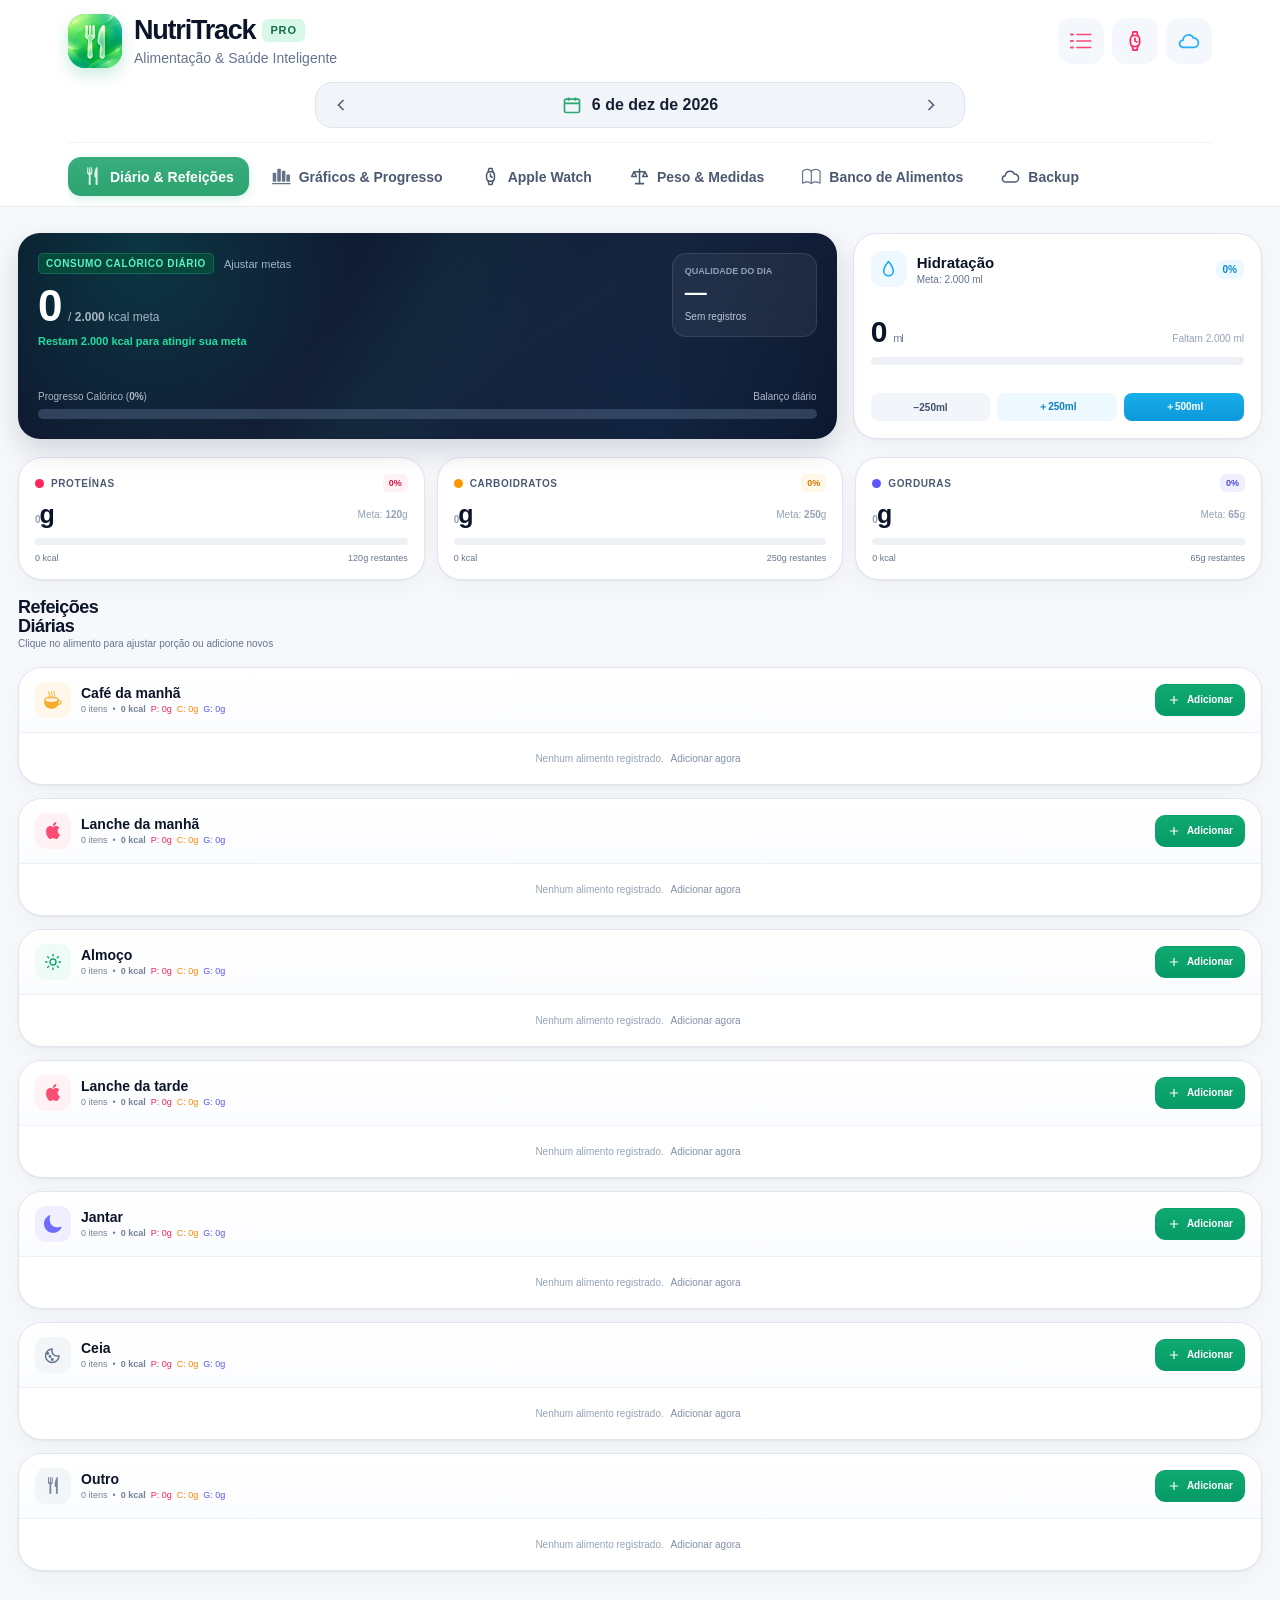
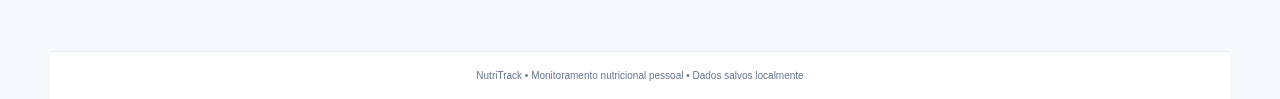
==== commit 691101f0: "Corrigir contraste dos ícones internos do Oficial" ====
--- a/index.html
+++ b/index.html
@@ -18,21 +18,21 @@
   <svg class="svg-sprite" aria-hidden="true">
     <symbol id="i-utensils" viewBox="0 0 13.9757 24.6172"><g xmlns="http://www.w3.org/2000/svg">
   <rect height="24.6172" opacity="0" width="13.9757" x="0" y="0"/>
-  <path d="M3.37457 23.2031C4.19488 23.2031 4.72613 22.7344 4.7105 21.9297L4.51519 10.6562C4.50738 10.2891 4.648 10.0391 4.9605 9.89844C6.28082 9.32031 6.81207 8.69531 6.74175 6.95312L6.46832 0.820312C6.44488 0.398438 6.19488 0.148438 5.79644 0.148438C5.40582 0.148438 5.17144 0.40625 5.17144 0.835938L5.24175 6.80469C5.24175 7.16406 5.01519 7.375 4.68707 7.375C4.35894 7.375 4.12457 7.17188 4.12457 6.82812L4.023 0.65625C4.01519 0.242188 3.773 0 3.37457 0C2.97613 0 2.73394 0.242188 2.72613 0.65625L2.61675 6.82812C2.61675 7.17188 2.38238 7.375 2.05425 7.375C1.73394 7.375 1.50738 7.16406 1.50738 6.80469L1.56988 0.835938C1.56988 0.40625 1.34332 0.148438 0.95269 0.148438C0.554253 0.148438 0.304253 0.398438 0.280815 0.820312L0.00737778 6.95312C-0.0707472 8.69531 0.468315 9.32031 1.78082 9.89844C2.09332 10.0391 2.24175 10.2891 2.23394 10.6562L2.03863 21.9297C2.023 22.7344 2.55425 23.2031 3.37457 23.2031ZM11.1089 14.6172L10.8746 21.8359C10.8433 22.7344 11.3902 23.2031 12.2027 23.2031C13.0386 23.2031 13.5699 22.7656 13.5699 21.9688L13.5699 0.726562C13.5699 0.234375 13.2496 0 12.8824 0C12.5152 0 12.2808 0.203125 11.9761 0.640625C10.3589 2.90625 9.31207 7.08594 9.31207 11.1719L9.31207 11.7266C9.31207 12.4531 9.56207 12.9375 10.0621 13.2812L10.6168 13.6641C10.9683 13.9141 11.1246 14.2109 11.1089 14.6172Z" fill="currentColor" fill-opacity="0.85"/>
+  <path stroke="none" d="M3.37457 23.2031C4.19488 23.2031 4.72613 22.7344 4.7105 21.9297L4.51519 10.6562C4.50738 10.2891 4.648 10.0391 4.9605 9.89844C6.28082 9.32031 6.81207 8.69531 6.74175 6.95312L6.46832 0.820312C6.44488 0.398438 6.19488 0.148438 5.79644 0.148438C5.40582 0.148438 5.17144 0.40625 5.17144 0.835938L5.24175 6.80469C5.24175 7.16406 5.01519 7.375 4.68707 7.375C4.35894 7.375 4.12457 7.17188 4.12457 6.82812L4.023 0.65625C4.01519 0.242188 3.773 0 3.37457 0C2.97613 0 2.73394 0.242188 2.72613 0.65625L2.61675 6.82812C2.61675 7.17188 2.38238 7.375 2.05425 7.375C1.73394 7.375 1.50738 7.16406 1.50738 6.80469L1.56988 0.835938C1.56988 0.40625 1.34332 0.148438 0.95269 0.148438C0.554253 0.148438 0.304253 0.398438 0.280815 0.820312L0.00737778 6.95312C-0.0707472 8.69531 0.468315 9.32031 1.78082 9.89844C2.09332 10.0391 2.24175 10.2891 2.23394 10.6562L2.03863 21.9297C2.023 22.7344 2.55425 23.2031 3.37457 23.2031ZM11.1089 14.6172L10.8746 21.8359C10.8433 22.7344 11.3902 23.2031 12.2027 23.2031C13.0386 23.2031 13.5699 22.7656 13.5699 21.9688L13.5699 0.726562C13.5699 0.234375 13.2496 0 12.8824 0C12.5152 0 12.2808 0.203125 11.9761 0.640625C10.3589 2.90625 9.31207 7.08594 9.31207 11.1719L9.31207 11.7266C9.31207 12.4531 9.56207 12.9375 10.0621 13.2812L10.6168 13.6641C10.9683 13.9141 11.1246 14.2109 11.1089 14.6172Z" fill="currentColor" fill-opacity="0.85"/>
  </g></symbol>
     <symbol id="i-chart" viewBox="0 0 22.7266 18.4766"><g xmlns="http://www.w3.org/2000/svg">
   <rect height="18.4766" opacity="0" width="22.7266" x="0" y="0"/>
-  <path d="M0 17.7891C0 18.1797 0.320312 18.4766 0.695312 18.4766L21.625 18.4766C22 18.4766 22.3203 18.1797 22.3203 17.7891C22.3203 17.3984 22 17.1016 21.625 17.1016L0.695312 17.1016C0.320312 17.1016 0 17.3984 0 17.7891Z" fill="currentColor" fill-opacity="0.85"/>
-  <path d="M17.2266 14.6875C17.2266 15.2266 17.5703 15.5469 18.1328 15.5469L20.5703 15.5469C21.1172 15.5469 21.4688 15.2266 21.4688 14.6875L21.4688 7.78906C21.4688 7.25781 21.1172 6.92969 20.5703 6.92969L18.1328 6.92969C17.5703 6.92969 17.2266 7.25781 17.2266 7.78906Z" fill="currentColor" fill-opacity="0.85"/>
-  <path d="M11.7656 14.6875C11.7656 15.2266 12.1172 15.5469 12.6719 15.5469L15.1016 15.5469C15.6562 15.5469 16.0078 15.2266 16.0078 14.6875L16.0078 3.1875C16.0078 2.64062 15.6562 2.32031 15.1016 2.32031L12.6719 2.32031C12.1172 2.32031 11.7656 2.64062 11.7656 3.1875Z" fill="currentColor" fill-opacity="0.85"/>
-  <path d="M6.30469 14.6875C6.30469 15.2266 6.65625 15.5469 7.20312 15.5469L9.64062 15.5469C10.1953 15.5469 10.5469 15.2266 10.5469 14.6875L10.5469 0.859375C10.5469 0.328125 10.1953 0 9.64062 0L7.20312 0C6.65625 0 6.30469 0.328125 6.30469 0.859375Z" fill="currentColor" fill-opacity="0.85"/>
-  <path d="M0.851562 14.6875C0.851562 15.2266 1.19531 15.5469 1.75 15.5469L4.1875 15.5469C4.73438 15.5469 5.09375 15.2266 5.09375 14.6875L5.09375 5.52344C5.09375 5 4.73438 4.66406 4.1875 4.66406L1.75 4.66406C1.19531 4.66406 0.851562 5 0.851562 5.52344Z" fill="currentColor" fill-opacity="0.85"/>
+  <path stroke="none" d="M0 17.7891C0 18.1797 0.320312 18.4766 0.695312 18.4766L21.625 18.4766C22 18.4766 22.3203 18.1797 22.3203 17.7891C22.3203 17.3984 22 17.1016 21.625 17.1016L0.695312 17.1016C0.320312 17.1016 0 17.3984 0 17.7891Z" fill="currentColor" fill-opacity="0.85"/>
+  <path stroke="none" d="M17.2266 14.6875C17.2266 15.2266 17.5703 15.5469 18.1328 15.5469L20.5703 15.5469C21.1172 15.5469 21.4688 15.2266 21.4688 14.6875L21.4688 7.78906C21.4688 7.25781 21.1172 6.92969 20.5703 6.92969L18.1328 6.92969C17.5703 6.92969 17.2266 7.25781 17.2266 7.78906Z" fill="currentColor" fill-opacity="0.85"/>
+  <path stroke="none" d="M11.7656 14.6875C11.7656 15.2266 12.1172 15.5469 12.6719 15.5469L15.1016 15.5469C15.6562 15.5469 16.0078 15.2266 16.0078 14.6875L16.0078 3.1875C16.0078 2.64062 15.6562 2.32031 15.1016 2.32031L12.6719 2.32031C12.1172 2.32031 11.7656 2.64062 11.7656 3.1875Z" fill="currentColor" fill-opacity="0.85"/>
+  <path stroke="none" d="M6.30469 14.6875C6.30469 15.2266 6.65625 15.5469 7.20312 15.5469L9.64062 15.5469C10.1953 15.5469 10.5469 15.2266 10.5469 14.6875L10.5469 0.859375C10.5469 0.328125 10.1953 0 9.64062 0L7.20312 0C6.65625 0 6.30469 0.328125 6.30469 0.859375Z" fill="currentColor" fill-opacity="0.85"/>
+  <path stroke="none" d="M0.851562 14.6875C0.851562 15.2266 1.19531 15.5469 1.75 15.5469L4.1875 15.5469C4.73438 15.5469 5.09375 15.2266 5.09375 14.6875L5.09375 5.52344C5.09375 5 4.73438 4.66406 4.1875 4.66406L1.75 4.66406C1.19531 4.66406 0.851562 5 0.851562 5.52344Z" fill="currentColor" fill-opacity="0.85"/>
  </g></symbol>
     <symbol id="i-watch" viewBox="0 0 24 24"><rect x="7" y="6" width="10" height="12" rx="4"/><path d="m9 6 1-4h4l1 4M9 18l1 4h4l1-4M12 9v3l2 1"/></symbol>
     <symbol id="i-scale" viewBox="0 0 24 24"><path d="M12 3v18M5 6h14M5 6 2 12h6L5 6Zm14 0-3 6h6l-3-6ZM7 21h10"/></symbol>
     <symbol id="i-book" viewBox="0 0 22.5547 18.3828"><g xmlns="http://www.w3.org/2000/svg">
   <rect height="18.3828" opacity="0" width="22.5547" x="0" y="0"/>
-  <path d="M0 16.9297C0 17.6172 0.453125 17.8906 0.953125 17.8906C1.25781 17.8906 1.50781 17.7344 1.82812 17.5234C2.92188 16.6875 4.38281 16.1797 5.92188 16.1875C7.45312 16.1953 8.97656 16.7812 10.1172 17.9141C10.4844 18.2578 10.7656 18.3672 11.0781 18.3672C11.3906 18.3672 11.6797 18.2578 12.0312 17.9141C13.1875 16.7891 14.6953 16.1953 16.2266 16.1875C17.7656 16.1797 19.2344 16.6875 20.3203 17.5234C20.6406 17.7344 20.8984 17.8906 21.1953 17.8906C21.6953 17.8906 22.1484 17.6172 22.1484 16.9297L22.1484 3.26562C22.1484 3.08594 22.1328 2.96094 22.0312 2.78906C21.125 1.25781 18.875 0 16.1953 0C13.9609 0 12.0859 0.90625 11.0781 2.19531C10.0625 0.90625 8.1875 0 5.95312 0C3.27344 0 1.02344 1.25781 0.117188 2.78906C0.015625 2.96094 0 3.08594 0 3.26562ZM1.38281 16.1562L1.38281 3.4375C2.21094 2.20312 4.03906 1.38281 5.95312 1.38281C7.92969 1.38281 9.61719 2.21094 10.3828 3.52344L10.3828 16.3438C9.38281 15.5078 7.73438 14.8047 5.95312 14.8047C4.09375 14.8047 2.42969 15.3438 1.38281 16.1562ZM11.7656 16.3438L11.7656 3.52344C12.5312 2.21094 14.2266 1.38281 16.1953 1.38281C18.1094 1.38281 19.9375 2.20312 20.7656 3.4375L20.7656 16.1562C19.7266 15.3438 18.0547 14.8047 16.1953 14.8047C14.4141 14.8047 12.7656 15.5078 11.7656 16.3438Z" fill="white" fill-opacity="0.85"/>
+  <path stroke="none" d="M0 16.9297C0 17.6172 0.453125 17.8906 0.953125 17.8906C1.25781 17.8906 1.50781 17.7344 1.82812 17.5234C2.92188 16.6875 4.38281 16.1797 5.92188 16.1875C7.45312 16.1953 8.97656 16.7812 10.1172 17.9141C10.4844 18.2578 10.7656 18.3672 11.0781 18.3672C11.3906 18.3672 11.6797 18.2578 12.0312 17.9141C13.1875 16.7891 14.6953 16.1953 16.2266 16.1875C17.7656 16.1797 19.2344 16.6875 20.3203 17.5234C20.6406 17.7344 20.8984 17.8906 21.1953 17.8906C21.6953 17.8906 22.1484 17.6172 22.1484 16.9297L22.1484 3.26562C22.1484 3.08594 22.1328 2.96094 22.0312 2.78906C21.125 1.25781 18.875 0 16.1953 0C13.9609 0 12.0859 0.90625 11.0781 2.19531C10.0625 0.90625 8.1875 0 5.95312 0C3.27344 0 1.02344 1.25781 0.117188 2.78906C0.015625 2.96094 0 3.08594 0 3.26562ZM1.38281 16.1562L1.38281 3.4375C2.21094 2.20312 4.03906 1.38281 5.95312 1.38281C7.92969 1.38281 9.61719 2.21094 10.3828 3.52344L10.3828 16.3438C9.38281 15.5078 7.73438 14.8047 5.95312 14.8047C4.09375 14.8047 2.42969 15.3438 1.38281 16.1562ZM11.7656 16.3438L11.7656 3.52344C12.5312 2.21094 14.2266 1.38281 16.1953 1.38281C18.1094 1.38281 19.9375 2.20312 20.7656 3.4375L20.7656 16.1562C19.7266 15.3438 18.0547 14.8047 16.1953 14.8047C14.4141 14.8047 12.7656 15.5078 11.7656 16.3438Z" fill="currentColor" fill-opacity="0.85"/>
  </g></symbol>
     <symbol id="i-cloud" viewBox="0 0 24 24"><path d="M17.5 19H6a4 4 0 0 1-.5-8A6 6 0 0 1 17 9a5 5 0 0 1 .5 10Z"/></symbol>
     <symbol id="i-calendar" viewBox="0 0 24 24"><rect x="3" y="5" width="18" height="16" rx="2"/><path d="M16 3v4M8 3v4M3 10h18"/></symbol>
@@ -45,59 +45,59 @@
     <symbol id="i-timer" viewBox="0 0 24 24"><circle cx="12" cy="13" r="8"/><path d="M12 9v4l3 2M9 2h6"/></symbol>
     <symbol id="i-moon" viewBox="0 0 20.4609 20.2471"><g xmlns="http://www.w3.org/2000/svg">
   <rect height="20.2471" opacity="0" width="20.4609" x="0" y="0"/>
-  <path d="M10.4688 20.1821C14.8203 20.1821 18.3906 17.5571 19.9531 14.1352C20.2422 13.5337 19.8672 13.104 19.2734 13.2993C18.5469 13.5571 17.2891 13.8462 16.0391 13.8462C9.95312 13.8462 6.49219 10.3852 6.49219 4.29931C6.49219 3.08056 6.75 1.84619 7.14844 0.853999C7.40625 0.205561 6.96094-0.185064 6.33594 0.0883737C2.95312 1.52587 0 5.11181 0 9.70556C0 15.4868 4.69531 20.1821 10.4688 20.1821Z" fill="currentColor" fill-opacity="0.85"/>
+  <path stroke="none" d="M10.4688 20.1821C14.8203 20.1821 18.3906 17.5571 19.9531 14.1352C20.2422 13.5337 19.8672 13.104 19.2734 13.2993C18.5469 13.5571 17.2891 13.8462 16.0391 13.8462C9.95312 13.8462 6.49219 10.3852 6.49219 4.29931C6.49219 3.08056 6.75 1.84619 7.14844 0.853999C7.40625 0.205561 6.96094-0.185064 6.33594 0.0883737C2.95312 1.52587 0 5.11181 0 9.70556C0 15.4868 4.69531 20.1821 10.4688 20.1821Z" fill="currentColor" fill-opacity="0.85"/>
  </g></symbol>
     <symbol id="i-plus" viewBox="0 0 24 24"><path d="M12 5v14M5 12h14"/></symbol>
     <symbol id="i-minus" viewBox="0 0 24 24"><path d="M5 12h14"/></symbol>
     <symbol id="i-search" viewBox="0 0 24 24"><circle cx="11" cy="11" r="7"/><path d="m20 20-4-4"/></symbol>
     <symbol id="i-edit" viewBox="0 0 16.4331 15.9858"><g xmlns="http://www.w3.org/2000/svg">
   <rect height="15.9858" opacity="0" width="16.4331" x="0" y="0"/>
-  <path d="M2.59935 15.0437L13.865 3.79369L12.2634 2.18431L0.997787 13.4343L0.0212245 15.5906C-0.0725255 15.8093 0.161849 16.0593 0.380599 15.9656ZM14.7009 2.98119L15.6462 2.04369C16.1306 1.55931 16.154 1.0515 15.7243 0.621815L15.4431 0.340565C15.0212-0.0813102 14.5056-0.0422477 14.029 0.426502L13.0759 1.364Z" fill="white" fill-opacity="0.85"/>
+  <path stroke="none" d="M2.59935 15.0437L13.865 3.79369L12.2634 2.18431L0.997787 13.4343L0.0212245 15.5906C-0.0725255 15.8093 0.161849 16.0593 0.380599 15.9656ZM14.7009 2.98119L15.6462 2.04369C16.1306 1.55931 16.154 1.0515 15.7243 0.621815L15.4431 0.340565C15.0212-0.0813102 14.5056-0.0422477 14.029 0.426502L13.0759 1.364Z" fill="currentColor" fill-opacity="0.85"/>
  </g></symbol>
     <symbol id="i-trash" viewBox="0 0 19.7734 24.0234"><g xmlns="http://www.w3.org/2000/svg">
   <rect height="24.0234" opacity="0" width="19.7734" x="0" y="0"/>
-  <path d="M6.67969 19.1484C7.01562 19.1484 7.23438 18.9297 7.22656 18.625L6.90625 7.60156C6.89844 7.29688 6.67188 7.09375 6.35938 7.09375C6.02344 7.09375 5.80469 7.30469 5.8125 7.61719L6.13281 18.625C6.14062 18.9375 6.35938 19.1484 6.67969 19.1484ZM9.6875 19.1484C10.0156 19.1484 10.25 18.9297 10.25 18.625L10.25 7.61719C10.25 7.30469 10.0156 7.09375 9.6875 7.09375C9.35938 7.09375 9.125 7.30469 9.125 7.61719L9.125 18.625C9.125 18.9297 9.35938 19.1484 9.6875 19.1484ZM12.6875 19.1484C13.0078 19.1484 13.2266 18.9453 13.2344 18.6328L13.5547 7.61719C13.5625 7.30469 13.3438 7.10156 13.0156 7.10156C12.7031 7.10156 12.4766 7.29688 12.4688 7.60938L12.1484 18.625C12.1406 18.9297 12.3516 19.1484 12.6875 19.1484ZM5.33594 4.46875L6.70312 4.46875L6.70312 2.32031C6.70312 1.69531 7.13281 1.28906 7.80469 1.28906L11.5469 1.28906C12.2188 1.28906 12.6484 1.69531 12.6484 2.32031L12.6484 4.46875L14.0156 4.46875L14.0156 2.24219C14.0156 0.851562 13.1172 0 11.625 0L7.72656 0C6.24219 0 5.33594 0.851562 5.33594 2.24219ZM0.648438 5.14844L18.7188 5.14844C19.0781 5.14844 19.3672 4.85156 19.3672 4.5C19.3672 4.14062 19.0781 3.84375 18.7188 3.84375L0.648438 3.84375C0.304688 3.84375 0 4.14844 0 4.5C0 4.85938 0.304688 5.14844 0.648438 5.14844ZM5.10156 22.3125L14.2812 22.3125C15.625 22.3125 16.5703 21.3984 16.6406 20.0547L17.3828 4.96875L15.9844 4.96875L15.2812 19.9141C15.25 20.5469 14.7734 21.0078 14.1484 21.0078L5.21094 21.0078C4.60156 21.0078 4.11719 20.5391 4.08594 19.9141L3.34375 4.97656L1.99219 4.97656L2.73438 20.0625C2.80469 21.4062 3.73438 22.3125 5.10156 22.3125Z" fill="currentColor" fill-opacity="0.85"/>
+  <path stroke="none" d="M6.67969 19.1484C7.01562 19.1484 7.23438 18.9297 7.22656 18.625L6.90625 7.60156C6.89844 7.29688 6.67188 7.09375 6.35938 7.09375C6.02344 7.09375 5.80469 7.30469 5.8125 7.61719L6.13281 18.625C6.14062 18.9375 6.35938 19.1484 6.67969 19.1484ZM9.6875 19.1484C10.0156 19.1484 10.25 18.9297 10.25 18.625L10.25 7.61719C10.25 7.30469 10.0156 7.09375 9.6875 7.09375C9.35938 7.09375 9.125 7.30469 9.125 7.61719L9.125 18.625C9.125 18.9297 9.35938 19.1484 9.6875 19.1484ZM12.6875 19.1484C13.0078 19.1484 13.2266 18.9453 13.2344 18.6328L13.5547 7.61719C13.5625 7.30469 13.3438 7.10156 13.0156 7.10156C12.7031 7.10156 12.4766 7.29688 12.4688 7.60938L12.1484 18.625C12.1406 18.9297 12.3516 19.1484 12.6875 19.1484ZM5.33594 4.46875L6.70312 4.46875L6.70312 2.32031C6.70312 1.69531 7.13281 1.28906 7.80469 1.28906L11.5469 1.28906C12.2188 1.28906 12.6484 1.69531 12.6484 2.32031L12.6484 4.46875L14.0156 4.46875L14.0156 2.24219C14.0156 0.851562 13.1172 0 11.625 0L7.72656 0C6.24219 0 5.33594 0.851562 5.33594 2.24219ZM0.648438 5.14844L18.7188 5.14844C19.0781 5.14844 19.3672 4.85156 19.3672 4.5C19.3672 4.14062 19.0781 3.84375 18.7188 3.84375L0.648438 3.84375C0.304688 3.84375 0 4.14844 0 4.5C0 4.85938 0.304688 5.14844 0.648438 5.14844ZM5.10156 22.3125L14.2812 22.3125C15.625 22.3125 16.5703 21.3984 16.6406 20.0547L17.3828 4.96875L15.9844 4.96875L15.2812 19.9141C15.25 20.5469 14.7734 21.0078 14.1484 21.0078L5.21094 21.0078C4.60156 21.0078 4.11719 20.5391 4.08594 19.9141L3.34375 4.97656L1.99219 4.97656L2.73438 20.0625C2.80469 21.4062 3.73438 22.3125 5.10156 22.3125Z" fill="currentColor" fill-opacity="0.85"/>
  </g></symbol>
     <symbol id="i-download" viewBox="0 0 18.0781 24.6172"><g xmlns="http://www.w3.org/2000/svg">
   <rect height="24.6172" opacity="0" width="18.0781" x="0" y="0"/>
-  <path d="M17.6719 11.0859L17.6719 18.7969C17.6719 21.4688 16.1875 22.9609 13.5078 22.9609L4.16406 22.9609C1.48438 22.9609 0 21.4688 0 18.7969L0 11.0859C0 8.41406 1.48438 6.92188 4.16406 6.92188L6.39844 6.92188L6.39844 8.3125L4.16406 8.3125C2.39062 8.3125 1.39062 9.3125 1.39062 11.0859L1.39062 18.7969C1.39062 20.5703 2.39062 21.5703 4.16406 21.5703L13.5078 21.5703C15.2891 21.5703 16.2891 20.5703 16.2891 18.7969L16.2891 11.0859C16.2891 9.3125 15.2891 8.3125 13.5078 8.3125L11.2891 8.3125L11.2891 6.92188L13.5078 6.92188C16.1875 6.92188 17.6719 8.41406 17.6719 11.0859Z" fill="currentColor" fill-opacity="0.85"/>
-  <path d="M8.84375 1.75781C8.46875 1.75781 8.15625 2.0625 8.15625 2.42969L8.15625 12.9141L8.25781 15.4062C8.27344 15.7266 8.52344 15.9922 8.84375 15.9922C9.15625 15.9922 9.40625 15.7266 9.42188 15.4062L9.52344 12.9141L9.52344 2.42969C9.52344 2.0625 9.21094 1.75781 8.84375 1.75781ZM5.41406 11.7578C5.05469 11.7578 4.78906 12.0156 4.78906 12.3672C4.78906 12.5547 4.86719 12.6875 5 12.8203L8.34375 16.0781C8.51562 16.2422 8.66406 16.3047 8.84375 16.3047C9.01562 16.3047 9.16406 16.2422 9.33594 16.0781L12.6797 12.8203C12.8125 12.6875 12.8828 12.5547 12.8828 12.3672C12.8828 12.0156 12.6094 11.7578 12.2578 11.7578C12.0938 11.7578 11.9141 11.8281 11.7891 11.9688L10.0859 13.75L8.84375 15.0703L7.58594 13.75L5.89062 11.9688C5.76562 11.8281 5.57812 11.7578 5.41406 11.7578Z" fill="currentColor" fill-opacity="0.85"/>
+  <path stroke="none" d="M17.6719 11.0859L17.6719 18.7969C17.6719 21.4688 16.1875 22.9609 13.5078 22.9609L4.16406 22.9609C1.48438 22.9609 0 21.4688 0 18.7969L0 11.0859C0 8.41406 1.48438 6.92188 4.16406 6.92188L6.39844 6.92188L6.39844 8.3125L4.16406 8.3125C2.39062 8.3125 1.39062 9.3125 1.39062 11.0859L1.39062 18.7969C1.39062 20.5703 2.39062 21.5703 4.16406 21.5703L13.5078 21.5703C15.2891 21.5703 16.2891 20.5703 16.2891 18.7969L16.2891 11.0859C16.2891 9.3125 15.2891 8.3125 13.5078 8.3125L11.2891 8.3125L11.2891 6.92188L13.5078 6.92188C16.1875 6.92188 17.6719 8.41406 17.6719 11.0859Z" fill="currentColor" fill-opacity="0.85"/>
+  <path stroke="none" d="M8.84375 1.75781C8.46875 1.75781 8.15625 2.0625 8.15625 2.42969L8.15625 12.9141L8.25781 15.4062C8.27344 15.7266 8.52344 15.9922 8.84375 15.9922C9.15625 15.9922 9.40625 15.7266 9.42188 15.4062L9.52344 12.9141L9.52344 2.42969C9.52344 2.0625 9.21094 1.75781 8.84375 1.75781ZM5.41406 11.7578C5.05469 11.7578 4.78906 12.0156 4.78906 12.3672C4.78906 12.5547 4.86719 12.6875 5 12.8203L8.34375 16.0781C8.51562 16.2422 8.66406 16.3047 8.84375 16.3047C9.01562 16.3047 9.16406 16.2422 9.33594 16.0781L12.6797 12.8203C12.8125 12.6875 12.8828 12.5547 12.8828 12.3672C12.8828 12.0156 12.6094 11.7578 12.2578 11.7578C12.0938 11.7578 11.9141 11.8281 11.7891 11.9688L10.0859 13.75L8.84375 15.0703L7.58594 13.75L5.89062 11.9688C5.76562 11.8281 5.57812 11.7578 5.41406 11.7578Z" fill="currentColor" fill-opacity="0.85"/>
  </g></symbol>
     <symbol id="i-upload" viewBox="0 0 18.0781 26.6016"><g xmlns="http://www.w3.org/2000/svg">
   <rect height="26.6016" opacity="0" width="18.0781" x="0" y="0"/>
-  <path d="M6.39062 9.30469L4.15625 9.30469C2.38281 9.30469 1.38281 10.2969 1.38281 12.0703L1.38281 19.7891C1.38281 21.5703 2.38281 22.5703 4.15625 22.5703L13.5078 22.5703C15.2891 22.5703 16.2891 21.5703 16.2891 19.7891L16.2891 12.0703C16.2891 10.2969 15.2891 9.30469 13.5078 9.30469L11.2812 9.30469L11.2812 7.91406L13.5078 7.91406C16.1875 7.91406 17.6719 9.40625 17.6719 12.0781L17.6719 19.7891C17.6719 22.4609 16.1875 23.9531 13.5078 23.9531L4.16406 23.9531C1.48438 23.9531 0 22.4609 0 19.7891L0 12.0781C0 9.40625 1.48438 7.91406 4.16406 7.91406L6.39062 7.91406Z" fill="currentColor" fill-opacity="0.85"/>
-  <path d="M9.46254 3.49778L9.52344 4.99219L9.52344 15.4766C9.52344 15.8438 9.20312 16.1484 8.83594 16.1484C8.46875 16.1484 8.14844 15.8438 8.14844 15.4766L8.14844 4.99219L8.20934 3.49778L8.83594 2.83594Z" fill="currentColor" fill-opacity="0.85"/>
-  <path d="M5.40625 6.14844C5.57031 6.14844 5.75781 6.07812 5.88281 5.9375L7.58594 4.15625L8.83594 2.83594L10.0859 4.15625L11.7812 5.9375C11.9062 6.07812 12.0859 6.14844 12.25 6.14844C12.6094 6.14844 12.8828 5.89062 12.8828 5.53906C12.8828 5.35938 12.8047 5.21875 12.6797 5.08594L9.33594 1.83594C9.16406 1.66406 9.00781 1.60938 8.83594 1.60938C8.66406 1.60938 8.50781 1.66406 8.33594 1.83594L4.99219 5.08594C4.85938 5.21875 4.78906 5.35938 4.78906 5.53906C4.78906 5.89062 5.04688 6.14844 5.40625 6.14844Z" fill="currentColor" fill-opacity="0.85"/>
+  <path stroke="none" d="M6.39062 9.30469L4.15625 9.30469C2.38281 9.30469 1.38281 10.2969 1.38281 12.0703L1.38281 19.7891C1.38281 21.5703 2.38281 22.5703 4.15625 22.5703L13.5078 22.5703C15.2891 22.5703 16.2891 21.5703 16.2891 19.7891L16.2891 12.0703C16.2891 10.2969 15.2891 9.30469 13.5078 9.30469L11.2812 9.30469L11.2812 7.91406L13.5078 7.91406C16.1875 7.91406 17.6719 9.40625 17.6719 12.0781L17.6719 19.7891C17.6719 22.4609 16.1875 23.9531 13.5078 23.9531L4.16406 23.9531C1.48438 23.9531 0 22.4609 0 19.7891L0 12.0781C0 9.40625 1.48438 7.91406 4.16406 7.91406L6.39062 7.91406Z" fill="currentColor" fill-opacity="0.85"/>
+  <path stroke="none" d="M9.46254 3.49778L9.52344 4.99219L9.52344 15.4766C9.52344 15.8438 9.20312 16.1484 8.83594 16.1484C8.46875 16.1484 8.14844 15.8438 8.14844 15.4766L8.14844 4.99219L8.20934 3.49778L8.83594 2.83594Z" fill="currentColor" fill-opacity="0.85"/>
+  <path stroke="none" d="M5.40625 6.14844C5.57031 6.14844 5.75781 6.07812 5.88281 5.9375L7.58594 4.15625L8.83594 2.83594L10.0859 4.15625L11.7812 5.9375C11.9062 6.07812 12.0859 6.14844 12.25 6.14844C12.6094 6.14844 12.8828 5.89062 12.8828 5.53906C12.8828 5.35938 12.8047 5.21875 12.6797 5.08594L9.33594 1.83594C9.16406 1.66406 9.00781 1.60938 8.83594 1.60938C8.66406 1.60938 8.50781 1.66406 8.33594 1.83594L4.99219 5.08594C4.85938 5.21875 4.78906 5.35938 4.78906 5.53906C4.78906 5.89062 5.04688 6.14844 5.40625 6.14844Z" fill="currentColor" fill-opacity="0.85"/>
  </g></symbol>
     <symbol id="i-database" viewBox="0 0 24 24"><ellipse cx="12" cy="5" rx="8" ry="3"/><path d="M4 5v6c0 2 4 3 8 3s8-1 8-3V5M4 11v6c0 2 4 3 8 3s8-1 8-3v-6"/></symbol>
     <symbol id="i-history" viewBox="0 0 20.5 14.5547"><g xmlns="http://www.w3.org/2000/svg">
   <rect height="14.5547" opacity="0" width="20.5" x="0" y="0"/>
-  <path d="M5.57031 14.0234L19.3906 14.0234C19.7812 14.0234 20.0938 13.7188 20.0938 13.3281C20.0938 12.9375 19.7812 12.6406 19.3906 12.6406L5.57031 12.6406C5.17969 12.6406 4.88281 12.9375 4.88281 13.3281C4.88281 13.7188 5.17969 14.0234 5.57031 14.0234Z" fill="currentColor" fill-opacity="0.85"/>
-  <path d="M1.22656 14.5547C1.90625 14.5547 2.45312 14.0078 2.45312 13.3281C2.45312 12.6484 1.90625 12.1016 1.22656 12.1016C0.546875 12.1016 0 12.6484 0 13.3281C0 14.0078 0.546875 14.5547 1.22656 14.5547Z" fill="currentColor" fill-opacity="0.85"/>
-  <path d="M5.57031 7.96875L19.3906 7.96875C19.7812 7.96875 20.0938 7.67188 20.0938 7.28125C20.0938 6.89062 19.7812 6.58594 19.3906 6.58594L5.57031 6.58594C5.17969 6.58594 4.88281 6.89062 4.88281 7.28125C4.88281 7.67188 5.17969 7.96875 5.57031 7.96875Z" fill="currentColor" fill-opacity="0.85"/>
-  <path d="M1.22656 8.50781C1.90625 8.50781 2.45312 7.96094 2.45312 7.28125C2.45312 6.60156 1.90625 6.05469 1.22656 6.05469C0.546875 6.05469 0 6.60156 0 7.28125C0 7.96094 0.546875 8.50781 1.22656 8.50781Z" fill="currentColor" fill-opacity="0.85"/>
-  <path d="M5.57031 1.92188L19.3906 1.92188C19.7812 1.92188 20.0938 1.61719 20.0938 1.22656C20.0938 0.835938 19.7812 0.539062 19.3906 0.539062L5.57031 0.539062C5.17969 0.539062 4.88281 0.835938 4.88281 1.22656C4.88281 1.61719 5.17969 1.92188 5.57031 1.92188Z" fill="currentColor" fill-opacity="0.85"/>
-  <path d="M1.22656 2.45312C1.90625 2.45312 2.45312 1.90625 2.45312 1.22656C2.45312 0.546875 1.90625 0 1.22656 0C0.546875 0 0 0.546875 0 1.22656C0 1.90625 0.546875 2.45312 1.22656 2.45312Z" fill="currentColor" fill-opacity="0.85"/>
+  <path stroke="none" d="M5.57031 14.0234L19.3906 14.0234C19.7812 14.0234 20.0938 13.7188 20.0938 13.3281C20.0938 12.9375 19.7812 12.6406 19.3906 12.6406L5.57031 12.6406C5.17969 12.6406 4.88281 12.9375 4.88281 13.3281C4.88281 13.7188 5.17969 14.0234 5.57031 14.0234Z" fill="currentColor" fill-opacity="0.85"/>
+  <path stroke="none" d="M1.22656 14.5547C1.90625 14.5547 2.45312 14.0078 2.45312 13.3281C2.45312 12.6484 1.90625 12.1016 1.22656 12.1016C0.546875 12.1016 0 12.6484 0 13.3281C0 14.0078 0.546875 14.5547 1.22656 14.5547Z" fill="currentColor" fill-opacity="0.85"/>
+  <path stroke="none" d="M5.57031 7.96875L19.3906 7.96875C19.7812 7.96875 20.0938 7.67188 20.0938 7.28125C20.0938 6.89062 19.7812 6.58594 19.3906 6.58594L5.57031 6.58594C5.17969 6.58594 4.88281 6.89062 4.88281 7.28125C4.88281 7.67188 5.17969 7.96875 5.57031 7.96875Z" fill="currentColor" fill-opacity="0.85"/>
+  <path stroke="none" d="M1.22656 8.50781C1.90625 8.50781 2.45312 7.96094 2.45312 7.28125C2.45312 6.60156 1.90625 6.05469 1.22656 6.05469C0.546875 6.05469 0 6.60156 0 7.28125C0 7.96094 0.546875 8.50781 1.22656 8.50781Z" fill="currentColor" fill-opacity="0.85"/>
+  <path stroke="none" d="M5.57031 1.92188L19.3906 1.92188C19.7812 1.92188 20.0938 1.61719 20.0938 1.22656C20.0938 0.835938 19.7812 0.539062 19.3906 0.539062L5.57031 0.539062C5.17969 0.539062 4.88281 0.835938 4.88281 1.22656C4.88281 1.61719 5.17969 1.92188 5.57031 1.92188Z" fill="currentColor" fill-opacity="0.85"/>
+  <path stroke="none" d="M1.22656 2.45312C1.90625 2.45312 2.45312 1.90625 2.45312 1.22656C2.45312 0.546875 1.90625 0 1.22656 0C0.546875 0 0 0.546875 0 1.22656C0 1.90625 0.546875 2.45312 1.22656 2.45312Z" fill="currentColor" fill-opacity="0.85"/>
  </g></symbol>
     <symbol id="i-coffee" viewBox="0 0 21.1719 21.6164"><g xmlns="http://www.w3.org/2000/svg">
   <rect height="21.6164" opacity="0" width="21.1719" x="0" y="0"/>
-  <path d="M17.5469 10.6481L17.5469 10.7105C19.5397 10.7873 20.7656 11.9192 20.7656 13.7184C20.7656 15.5856 19.4531 16.7418 17.3203 16.7418L16.7114 16.7418C15.4407 19.5321 12.7617 21.2028 9.1875 21.2028L8.36719 21.2028C3.27344 21.2028 0 17.6793 0 12.6559L0 10.6481C0 8.94093 1.95464 7.61529 5.08923 7.04465C4.94501 7.35338 4.84375 7.69194 4.84375 8.07775C4.84375 8.20364 4.85045 8.32471 4.8668 8.44085C2.7041 8.88235 1.34375 9.69566 1.34375 10.6481C1.34375 12.1012 4.47656 13.2262 8.77344 13.2262C13.0781 13.2262 16.2109 12.1012 16.2109 10.6481C16.2109 9.59764 14.5561 8.7164 11.9947 8.31574C11.9824 8.22588 11.9766 8.1293 11.9766 8.02306C11.9766 7.67422 12.141 7.35349 12.3476 7.02182C15.5481 7.58263 17.5469 8.91986 17.5469 10.6481ZM17.5469 12.6559C17.5469 13.6416 17.4276 14.5624 17.1975 15.4059L17.3203 15.4059C18.6328 15.4059 19.4297 14.7574 19.4297 13.7184C19.4297 12.7333 18.7241 12.1079 17.5469 12.0379ZM7.91406 8.07775L7.9147 8.09411C7.17727 8.11973 6.48234 8.18036 5.84088 8.27107C5.83218 8.19416 5.82812 8.11199 5.82812 8.02306C5.82812 7.62139 6.04612 7.257 6.2956 6.87014C6.92747 6.7951 7.60193 6.75156 8.31405 6.74294C8.09436 7.13225 7.91406 7.56293 7.91406 8.07775ZM11.3127 6.8762C11.1264 7.23008 10.9844 7.62076 10.9844 8.07775C10.9844 8.11445 10.985 8.15074 10.9885 8.18515C10.3378 8.11885 9.64094 8.08217 8.90719 8.07994C8.90643 8.06171 8.90625 8.04255 8.90625 8.02306C8.90625 7.5792 9.17244 7.18087 9.45296 6.74721C10.1071 6.76146 10.7284 6.80533 11.3127 6.8762Z" fill="white" fill-opacity="0.85"/>
-  <path d="M7.01562 5.06213C7.01562 3.78088 5.82812 3.03088 5.82812 2.07775C5.82812 1.56994 5.96875 1.28088 6.3125 0.812125C6.73438 0.241813 5.94531-0.3285 5.51562 0.226188C5.03906 0.819938 4.84375 1.359 4.84375 2.02306C4.84375 3.359 6.01562 4.09338 6.01562 5.06213C6.01562 5.99963 4.84375 6.76525 4.84375 8.07775C4.84375 8.75744 5.03906 9.2965 5.50781 9.87463C5.92969 10.4137 6.71875 9.85119 6.29688 9.28088C5.96875 8.83556 5.82812 8.5465 5.82812 8.02306C5.82812 7.08556 7.01562 6.35119 7.01562 5.06213ZM10.0938 5.06213C10.0938 3.78088 8.90625 3.03088 8.90625 2.07775C8.90625 1.56994 9.03906 1.28088 9.38281 0.812125C9.8125 0.241813 9.02344-0.3285 8.58594 0.226188C8.11719 0.819938 7.91406 1.359 7.91406 2.02306C7.91406 3.359 9.08594 4.09338 9.08594 5.06213C9.08594 5.99963 7.91406 6.76525 7.91406 8.07775C7.91406 8.75744 8.11719 9.2965 8.57812 9.87463C9 10.4137 9.79688 9.85119 9.375 9.28088C9.03906 8.83556 8.90625 8.5465 8.90625 8.02306C8.90625 7.08556 10.0938 6.35119 10.0938 5.06213ZM13.1641 5.06213C13.1641 3.78088 11.9766 3.03088 11.9766 2.07775C11.9766 1.56994 12.1172 1.28088 12.4609 0.812125C12.8828 0.241813 12.0938-0.3285 11.6641 0.226188C11.1875 0.819938 10.9844 1.359 10.9844 2.02306C10.9844 3.359 12.1562 4.09338 12.1562 5.06213C12.1562 5.99963 10.9844 6.76525 10.9844 8.07775C10.9844 8.75744 11.1875 9.2965 11.6484 9.87463C12.0781 10.4137 12.8672 9.85119 12.4453 9.28088C12.1172 8.83556 11.9766 8.5465 11.9766 8.02306C11.9766 7.08556 13.1641 6.35119 13.1641 5.06213Z" fill="white" fill-opacity="0.85"/>
+  <path stroke="none" d="M17.5469 10.6481L17.5469 10.7105C19.5397 10.7873 20.7656 11.9192 20.7656 13.7184C20.7656 15.5856 19.4531 16.7418 17.3203 16.7418L16.7114 16.7418C15.4407 19.5321 12.7617 21.2028 9.1875 21.2028L8.36719 21.2028C3.27344 21.2028 0 17.6793 0 12.6559L0 10.6481C0 8.94093 1.95464 7.61529 5.08923 7.04465C4.94501 7.35338 4.84375 7.69194 4.84375 8.07775C4.84375 8.20364 4.85045 8.32471 4.8668 8.44085C2.7041 8.88235 1.34375 9.69566 1.34375 10.6481C1.34375 12.1012 4.47656 13.2262 8.77344 13.2262C13.0781 13.2262 16.2109 12.1012 16.2109 10.6481C16.2109 9.59764 14.5561 8.7164 11.9947 8.31574C11.9824 8.22588 11.9766 8.1293 11.9766 8.02306C11.9766 7.67422 12.141 7.35349 12.3476 7.02182C15.5481 7.58263 17.5469 8.91986 17.5469 10.6481ZM17.5469 12.6559C17.5469 13.6416 17.4276 14.5624 17.1975 15.4059L17.3203 15.4059C18.6328 15.4059 19.4297 14.7574 19.4297 13.7184C19.4297 12.7333 18.7241 12.1079 17.5469 12.0379ZM7.91406 8.07775L7.9147 8.09411C7.17727 8.11973 6.48234 8.18036 5.84088 8.27107C5.83218 8.19416 5.82812 8.11199 5.82812 8.02306C5.82812 7.62139 6.04612 7.257 6.2956 6.87014C6.92747 6.7951 7.60193 6.75156 8.31405 6.74294C8.09436 7.13225 7.91406 7.56293 7.91406 8.07775ZM11.3127 6.8762C11.1264 7.23008 10.9844 7.62076 10.9844 8.07775C10.9844 8.11445 10.985 8.15074 10.9885 8.18515C10.3378 8.11885 9.64094 8.08217 8.90719 8.07994C8.90643 8.06171 8.90625 8.04255 8.90625 8.02306C8.90625 7.5792 9.17244 7.18087 9.45296 6.74721C10.1071 6.76146 10.7284 6.80533 11.3127 6.8762Z" fill="currentColor" fill-opacity="0.85"/>
+  <path stroke="none" d="M7.01562 5.06213C7.01562 3.78088 5.82812 3.03088 5.82812 2.07775C5.82812 1.56994 5.96875 1.28088 6.3125 0.812125C6.73438 0.241813 5.94531-0.3285 5.51562 0.226188C5.03906 0.819938 4.84375 1.359 4.84375 2.02306C4.84375 3.359 6.01562 4.09338 6.01562 5.06213C6.01562 5.99963 4.84375 6.76525 4.84375 8.07775C4.84375 8.75744 5.03906 9.2965 5.50781 9.87463C5.92969 10.4137 6.71875 9.85119 6.29688 9.28088C5.96875 8.83556 5.82812 8.5465 5.82812 8.02306C5.82812 7.08556 7.01562 6.35119 7.01562 5.06213ZM10.0938 5.06213C10.0938 3.78088 8.90625 3.03088 8.90625 2.07775C8.90625 1.56994 9.03906 1.28088 9.38281 0.812125C9.8125 0.241813 9.02344-0.3285 8.58594 0.226188C8.11719 0.819938 7.91406 1.359 7.91406 2.02306C7.91406 3.359 9.08594 4.09338 9.08594 5.06213C9.08594 5.99963 7.91406 6.76525 7.91406 8.07775C7.91406 8.75744 8.11719 9.2965 8.57812 9.87463C9 10.4137 9.79688 9.85119 9.375 9.28088C9.03906 8.83556 8.90625 8.5465 8.90625 8.02306C8.90625 7.08556 10.0938 6.35119 10.0938 5.06213ZM13.1641 5.06213C13.1641 3.78088 11.9766 3.03088 11.9766 2.07775C11.9766 1.56994 12.1172 1.28088 12.4609 0.812125C12.8828 0.241813 12.0938-0.3285 11.6641 0.226188C11.1875 0.819938 10.9844 1.359 10.9844 2.02306C10.9844 3.359 12.1562 4.09338 12.1562 5.06213C12.1562 5.99963 10.9844 6.76525 10.9844 8.07775C10.9844 8.75744 11.1875 9.2965 11.6484 9.87463C12.0781 10.4137 12.8672 9.85119 12.4453 9.28088C12.1172 8.83556 11.9766 8.5465 11.9766 8.02306C11.9766 7.08556 13.1641 6.35119 13.1641 5.06213Z" fill="currentColor" fill-opacity="0.85"/>
  </g></symbol>
     <symbol id="i-sun" viewBox="0 0 24 24"><circle cx="12" cy="12" r="4"/><path d="M12 2v2M12 20v2M4.9 4.9l1.4 1.4M17.7 17.7l1.4 1.4M2 12h2M20 12h2M4.9 19.1l1.4-1.4M17.7 6.3l1.4-1.4"/></symbol>
     <symbol id="i-apple" viewBox="0 0 16.3203 21.0703"><g xmlns="http://www.w3.org/2000/svg">
   <rect height="21.0703" opacity="0" width="16.3203" x="0" y="0"/>
-  <path d="M11.7656 4.82812C10.2578 4.82812 9.03906 5.74219 8.25 5.74219C7.41406 5.74219 6.32031 4.82812 5.00781 4.82812C2.52344 4.82812 0 6.9375 0 10.8125C0 13.2344 0.929688 15.7812 2.08594 17.4219C3.07812 18.8125 3.9375 19.9375 5.1875 19.9375C6.42188 19.9375 6.96094 19.1406 8.49219 19.1406C10.0547 19.1406 10.3984 19.9375 11.7656 19.9375C13.1172 19.9375 14.0156 18.7031 14.8672 17.4766C15.8203 16.0781 16.2188 14.7109 16.2266 14.6484C16.1484 14.6172 13.5625 13.5625 13.5625 10.6094C13.5625 8.04688 15.6016 6.89844 15.7109 6.8125C14.375 4.88281 12.3281 4.82812 11.7656 4.82812ZM11.0547 3.19531C11.6719 2.44531 12.1094 1.42969 12.1094 0.398438C12.1094 0.257812 12.1016 0.117188 12.0703 0C11.0703 0.0390625 9.85938 0.671875 9.14062 1.52344C8.57031 2.16406 8.04688 3.19531 8.04688 4.22656C8.04688 4.375 8.07031 4.53125 8.08594 4.58594C8.14844 4.59375 8.25 4.60938 8.35156 4.60938C9.25781 4.60938 10.3906 4.00781 11.0547 3.19531Z" fill="white" fill-opacity="0.85"/>
+  <path stroke="none" d="M11.7656 4.82812C10.2578 4.82812 9.03906 5.74219 8.25 5.74219C7.41406 5.74219 6.32031 4.82812 5.00781 4.82812C2.52344 4.82812 0 6.9375 0 10.8125C0 13.2344 0.929688 15.7812 2.08594 17.4219C3.07812 18.8125 3.9375 19.9375 5.1875 19.9375C6.42188 19.9375 6.96094 19.1406 8.49219 19.1406C10.0547 19.1406 10.3984 19.9375 11.7656 19.9375C13.1172 19.9375 14.0156 18.7031 14.8672 17.4766C15.8203 16.0781 16.2188 14.7109 16.2266 14.6484C16.1484 14.6172 13.5625 13.5625 13.5625 10.6094C13.5625 8.04688 15.6016 6.89844 15.7109 6.8125C14.375 4.88281 12.3281 4.82812 11.7656 4.82812ZM11.0547 3.19531C11.6719 2.44531 12.1094 1.42969 12.1094 0.398438C12.1094 0.257812 12.1016 0.117188 12.0703 0C11.0703 0.0390625 9.85938 0.671875 9.14062 1.52344C8.57031 2.16406 8.04688 3.19531 8.04688 4.22656C8.04688 4.375 8.07031 4.53125 8.08594 4.58594C8.14844 4.59375 8.25 4.60938 8.35156 4.60938C9.25781 4.60938 10.3906 4.00781 11.0547 3.19531Z" fill="currentColor" fill-opacity="0.85"/>
  </g></symbol>
     <symbol id="i-cookie" viewBox="0 0 24 24"><path d="M20 13a7 7 0 0 1-9-9 9 9 0 1 0 9 9Z"/><circle cx="8" cy="14" r="1"/><circle cx="11" cy="18" r="1"/><circle cx="5" cy="10" r="1"/></symbol>
     <symbol id="i-menu" viewBox="0 0 20.5 13.9609"><g xmlns="http://www.w3.org/2000/svg">
   <rect height="13.9609" opacity="0" width="20.5" x="0" y="0"/>
-  <path d="M6.35938 13.7266L19.3906 13.7266C19.7812 13.7266 20.0938 13.4297 20.0938 13.0391C20.0938 12.6484 19.7812 12.3438 19.3906 12.3438L6.35938 12.3438C5.96875 12.3438 5.67188 12.6484 5.67188 13.0391C5.67188 13.4297 5.96875 13.7266 6.35938 13.7266Z" fill="white" fill-opacity="0.85"/>
-  <path d="M0.921875 13.9609L2.59375 13.9609C3.10156 13.9609 3.52344 13.5469 3.52344 13.0391C3.52344 12.5234 3.10156 12.1172 2.59375 12.1172L0.921875 12.1172C0.414062 12.1172 0 12.5234 0 13.0391C0 13.5469 0.414062 13.9609 0.921875 13.9609Z" fill="white" fill-opacity="0.85"/>
-  <path d="M6.35938 7.67969L19.3906 7.67969C19.7812 7.67969 20.0938 7.375 20.0938 6.98438C20.0938 6.59375 19.7812 6.29688 19.3906 6.29688L6.35938 6.29688C5.96875 6.29688 5.67188 6.59375 5.67188 6.98438C5.67188 7.375 5.96875 7.67969 6.35938 7.67969Z" fill="white" fill-opacity="0.85"/>
-  <path d="M0.921875 7.90625L2.59375 7.90625C3.10156 7.90625 3.52344 7.49219 3.52344 6.98438C3.52344 6.47656 3.10156 6.0625 2.59375 6.0625L0.921875 6.0625C0.414062 6.0625 0 6.47656 0 6.98438C0 7.49219 0.414062 7.90625 0.921875 7.90625Z" fill="white" fill-opacity="0.85"/>
-  <path d="M6.35938 1.625L19.3906 1.625C19.7812 1.625 20.0938 1.32812 20.0938 0.9375C20.0938 0.546875 19.7812 0.242188 19.3906 0.242188L6.35938 0.242188C5.96875 0.242188 5.67188 0.546875 5.67188 0.9375C5.67188 1.32812 5.96875 1.625 6.35938 1.625Z" fill="white" fill-opacity="0.85"/>
-  <path d="M0.921875 1.85938L2.59375 1.85938C3.10156 1.85938 3.52344 1.4375 3.52344 0.9375C3.52344 0.421875 3.10156 0.015625 2.59375 0.015625L0.921875 0.015625C0.414062 0.015625 0 0.421875 0 0.9375C0 1.4375 0.414062 1.85938 0.921875 1.85938Z" fill="white" fill-opacity="0.85"/>
+  <path stroke="none" d="M6.35938 13.7266L19.3906 13.7266C19.7812 13.7266 20.0938 13.4297 20.0938 13.0391C20.0938 12.6484 19.7812 12.3438 19.3906 12.3438L6.35938 12.3438C5.96875 12.3438 5.67188 12.6484 5.67188 13.0391C5.67188 13.4297 5.96875 13.7266 6.35938 13.7266Z" fill="currentColor" fill-opacity="0.85"/>
+  <path stroke="none" d="M0.921875 13.9609L2.59375 13.9609C3.10156 13.9609 3.52344 13.5469 3.52344 13.0391C3.52344 12.5234 3.10156 12.1172 2.59375 12.1172L0.921875 12.1172C0.414062 12.1172 0 12.5234 0 13.0391C0 13.5469 0.414062 13.9609 0.921875 13.9609Z" fill="currentColor" fill-opacity="0.85"/>
+  <path stroke="none" d="M6.35938 7.67969L19.3906 7.67969C19.7812 7.67969 20.0938 7.375 20.0938 6.98438C20.0938 6.59375 19.7812 6.29688 19.3906 6.29688L6.35938 6.29688C5.96875 6.29688 5.67188 6.59375 5.67188 6.98438C5.67188 7.375 5.96875 7.67969 6.35938 7.67969Z" fill="currentColor" fill-opacity="0.85"/>
+  <path stroke="none" d="M0.921875 7.90625L2.59375 7.90625C3.10156 7.90625 3.52344 7.49219 3.52344 6.98438C3.52344 6.47656 3.10156 6.0625 2.59375 6.0625L0.921875 6.0625C0.414062 6.0625 0 6.47656 0 6.98438C0 7.49219 0.414062 7.90625 0.921875 7.90625Z" fill="currentColor" fill-opacity="0.85"/>
+  <path stroke="none" d="M6.35938 1.625L19.3906 1.625C19.7812 1.625 20.0938 1.32812 20.0938 0.9375C20.0938 0.546875 19.7812 0.242188 19.3906 0.242188L6.35938 0.242188C5.96875 0.242188 5.67188 0.546875 5.67188 0.9375C5.67188 1.32812 5.96875 1.625 6.35938 1.625Z" fill="currentColor" fill-opacity="0.85"/>
+  <path stroke="none" d="M0.921875 1.85938L2.59375 1.85938C3.10156 1.85938 3.52344 1.4375 3.52344 0.9375C3.52344 0.421875 3.10156 0.015625 2.59375 0.015625L0.921875 0.015625C0.414062 0.015625 0 0.421875 0 0.9375C0 1.4375 0.414062 1.85938 0.921875 1.85938Z" fill="currentColor" fill-opacity="0.85"/>
  </g></symbol>
   </svg>
   <style id="filled-icon-render-modes">
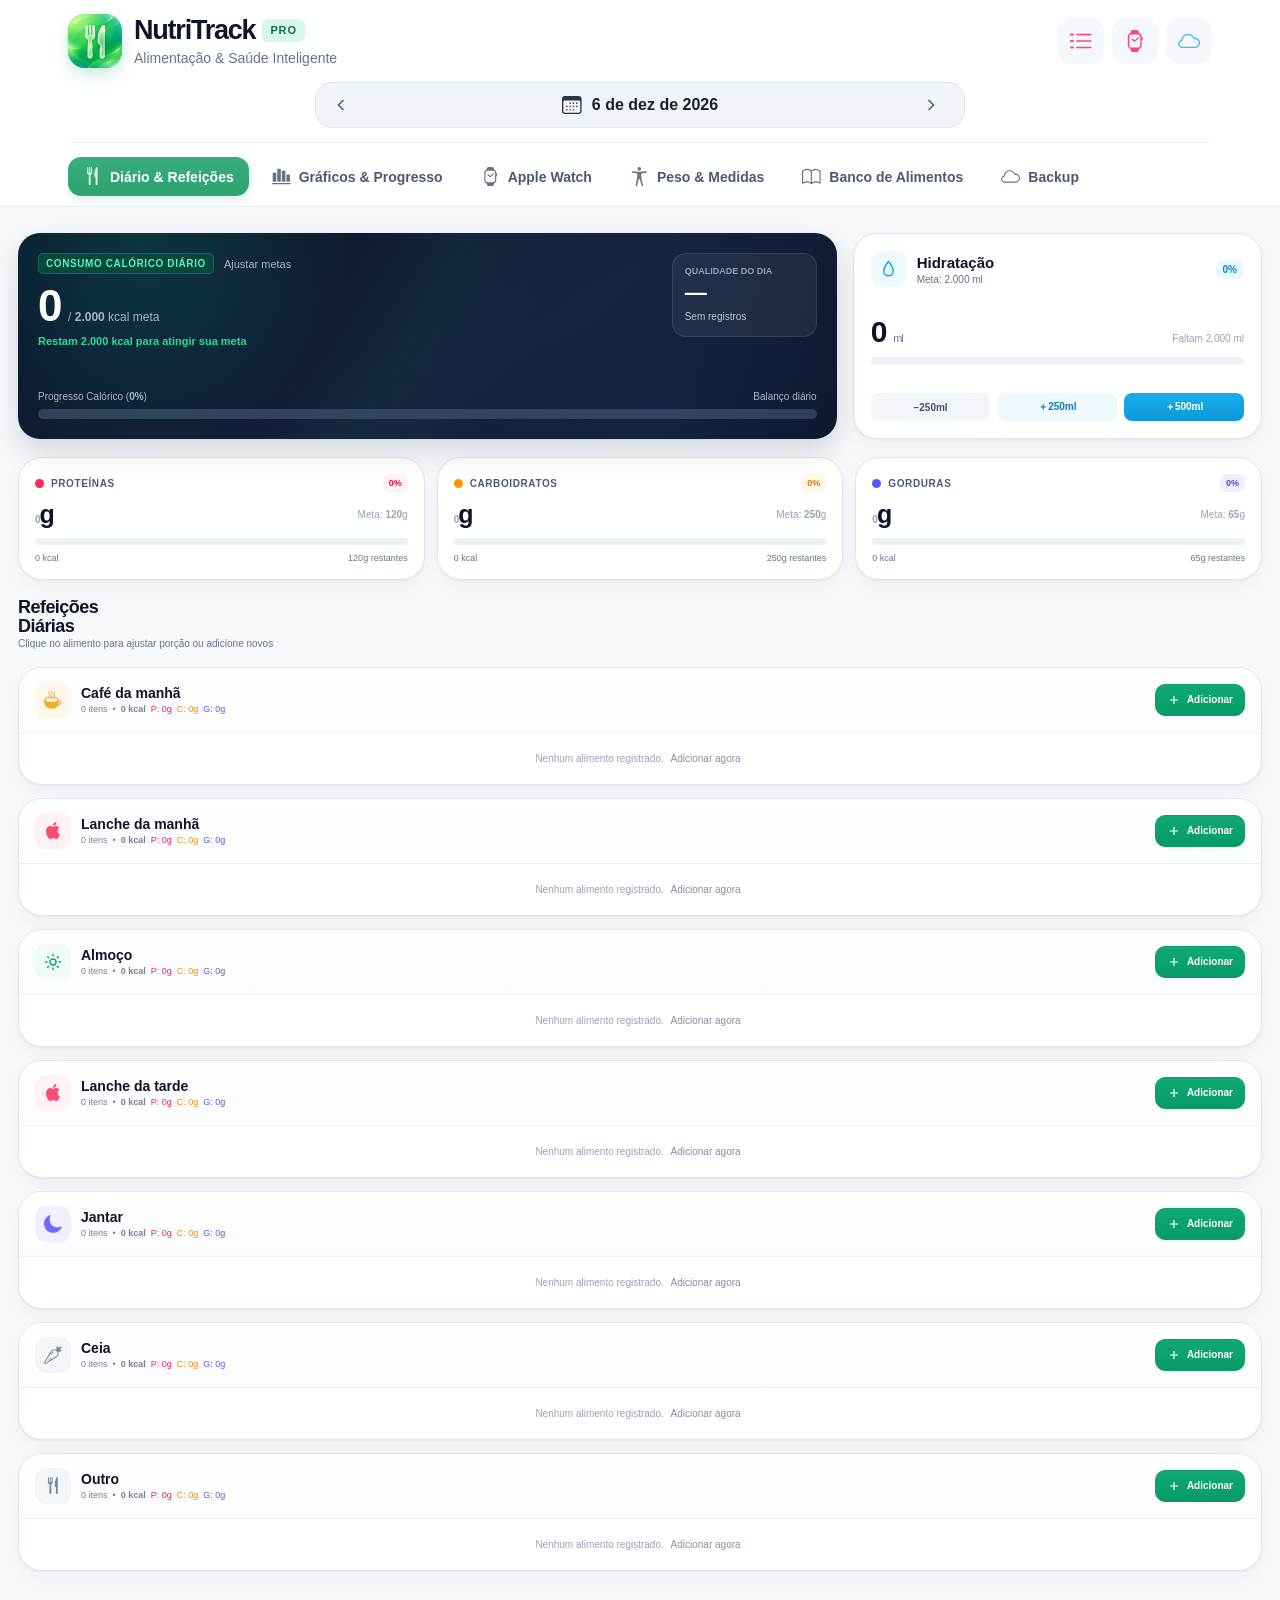
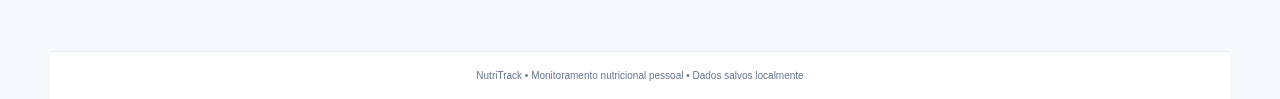
==== commit f2176e0c: "Atualizar biblioteca de ícones internos do Oficial" ====
--- a/index.html
+++ b/index.html
@@ -28,28 +28,55 @@
   <path stroke="none" d="M6.30469 14.6875C6.30469 15.2266 6.65625 15.5469 7.20312 15.5469L9.64062 15.5469C10.1953 15.5469 10.5469 15.2266 10.5469 14.6875L10.5469 0.859375C10.5469 0.328125 10.1953 0 9.64062 0L7.20312 0C6.65625 0 6.30469 0.328125 6.30469 0.859375Z" fill="currentColor" fill-opacity="0.85"/>
   <path stroke="none" d="M0.851562 14.6875C0.851562 15.2266 1.19531 15.5469 1.75 15.5469L4.1875 15.5469C4.73438 15.5469 5.09375 15.2266 5.09375 14.6875L5.09375 5.52344C5.09375 5 4.73438 4.66406 4.1875 4.66406L1.75 4.66406C1.19531 4.66406 0.851562 5 0.851562 5.52344Z" fill="currentColor" fill-opacity="0.85"/>
  </g></symbol>
-    <symbol id="i-watch" viewBox="0 0 24 24"><rect x="7" y="6" width="10" height="12" rx="4"/><path d="m9 6 1-4h4l1 4M9 18l1 4h4l1-4M12 9v3l2 1"/></symbol>
-    <symbol id="i-scale" viewBox="0 0 24 24"><path d="M12 3v18M5 6h14M5 6 2 12h6L5 6Zm14 0-3 6h6l-3-6ZM7 21h10"/></symbol>
+    <symbol id="i-watch" viewBox="0 0 14.6172 20.9453"><g xmlns="http://www.w3.org/2000/svg">
+  <rect height="20.9453" opacity="0" width="14.6172" x="0" y="0"/>
+  <path stroke="none" d="M0.492188 14.3594C0.492188 15.9141 1.08594 17.0156 2.21875 17.6406C2.75 17.9297 3.03125 18.25 3.23438 18.8906L3.58594 20.0625C3.76562 20.6562 4.1875 20.9453 4.80469 20.9453L9.34375 20.9453C9.99219 20.9453 10.3828 20.6641 10.5625 20.0625L10.9219 18.8906C11.1172 18.25 11.4062 17.9297 11.9375 17.6406C13.0703 17.0156 13.6562 15.9141 13.6562 14.3594L13.6562 6.59375C13.6562 5.03906 13.0703 3.92969 11.9375 3.30469C11.4062 3.02344 11.1172 2.70312 10.9219 2.0625L10.5625 0.890625C10.3984 0.304688 9.98438 0.0078125 9.34375 0.0078125L4.80469 0.0078125C4.1875 0.0078125 3.76562 0.296875 3.58594 0.890625L3.23438 2.0625C3.03906 2.69531 2.75781 3.03125 2.21875 3.30469C1.09375 3.90625 0.492188 5.02344 0.492188 6.59375ZM1.75781 14.1797L1.75781 6.77344C1.75781 5.17188 2.69531 4.21094 4.27344 4.21094L9.89062 4.21094C11.4609 4.21094 12.3906 5.17188 12.3906 6.77344L12.3906 14.1797C12.3906 15.7734 11.4609 16.7344 9.89062 16.7344L4.27344 16.7344C2.69531 16.7344 1.75781 15.7734 1.75781 14.1797ZM13.4141 9.79688L13.7969 9.79688C14.2891 9.79688 14.6172 9.45312 14.6172 8.91406L14.6172 7.53125C14.6172 6.98438 14.2891 6.64062 13.7969 6.64062L13.4141 6.64062Z" fill="currentColor" fill-opacity="0.85"/>
+  <path stroke="none" d="M4.22656 8.38281C4.00781 8.64062 4.04688 9.02344 4.3125 9.24219L6.34375 10.9531C6.75 11.2891 7.125 11.2891 7.50781 10.9531L10.9688 7.92969C11.2188 7.71094 11.2188 7.32031 10.9688 7.0625C10.7422 6.84375 10.3672 6.83594 10.1172 7.07031L6.91406 9.85156L5.07812 8.29688C4.82812 8.10156 4.45312 8.125 4.22656 8.38281Z" fill="currentColor" fill-opacity="0.85"/>
+ </g></symbol>
+    <symbol id="i-scale" viewBox="0 0 17.6172 21.9141"><g xmlns="http://www.w3.org/2000/svg">
+  <rect height="21.9141" opacity="0" width="17.6172" x="0" y="0"/>
+  <path stroke="none" d="M8.60156 4.30469C9.79688 4.30469 10.75 3.34375 10.75 2.15625C10.75 0.960938 9.79688 0 8.60156 0C7.40625 0 6.44531 0.960938 6.44531 2.15625C6.44531 3.34375 7.40625 4.30469 8.60156 4.30469ZM8.60156 13.6328C9.02344 13.6328 9.21094 13.9062 9.42188 14.625C9.72656 15.6172 10.7891 19.7812 11.0938 21.0078C11.2344 21.6172 11.5547 21.875 12.0234 21.875C12.6484 21.875 13.0234 21.3047 12.8594 20.6875C12.7812 20.4219 11.3281 14.4062 11.1484 13.1641C10.9609 11.8984 10.9453 9.125 10.9453 8.27344C10.9531 7.66406 11.2188 7.28906 11.7266 7.17969C12.1953 7.07812 15.9766 6.65625 16.4844 6.50781C16.9219 6.38281 17.2109 6.03125 17.2109 5.57812C17.2109 5.01562 16.7891 4.67188 16.375 4.67188C16.1953 4.67188 16.0312 4.71094 15.8281 4.75781C14.3203 5.03125 10.9688 5.38281 8.60156 5.38281C6.24219 5.38281 2.875 5.04688 1.375 4.75781C1.17969 4.71094 1.00781 4.67188 0.835938 4.67188C0.40625 4.67188 0 5.01562 0 5.57812C0 6.03125 0.273438 6.41406 0.71875 6.50781C1.25 6.61719 5.00781 7.09375 5.47656 7.17969C5.98438 7.27344 6.25781 7.66406 6.27344 8.27344C6.28125 9.125 6.24219 11.8984 6.05469 13.1641C5.86719 14.4062 4.41406 20.4219 4.34375 20.6875C4.17188 21.3047 4.55469 21.875 5.17969 21.875C5.64062 21.875 5.95312 21.6172 6.11719 21.0078C6.45312 19.7891 7.47656 15.6328 7.79688 14.625C8.01562 13.9219 8.1875 13.6328 8.60156 13.6328Z" fill="currentColor" fill-opacity="0.85"/>
+ </g></symbol>
     <symbol id="i-book" viewBox="0 0 22.5547 18.3828"><g xmlns="http://www.w3.org/2000/svg">
   <rect height="18.3828" opacity="0" width="22.5547" x="0" y="0"/>
   <path stroke="none" d="M0 16.9297C0 17.6172 0.453125 17.8906 0.953125 17.8906C1.25781 17.8906 1.50781 17.7344 1.82812 17.5234C2.92188 16.6875 4.38281 16.1797 5.92188 16.1875C7.45312 16.1953 8.97656 16.7812 10.1172 17.9141C10.4844 18.2578 10.7656 18.3672 11.0781 18.3672C11.3906 18.3672 11.6797 18.2578 12.0312 17.9141C13.1875 16.7891 14.6953 16.1953 16.2266 16.1875C17.7656 16.1797 19.2344 16.6875 20.3203 17.5234C20.6406 17.7344 20.8984 17.8906 21.1953 17.8906C21.6953 17.8906 22.1484 17.6172 22.1484 16.9297L22.1484 3.26562C22.1484 3.08594 22.1328 2.96094 22.0312 2.78906C21.125 1.25781 18.875 0 16.1953 0C13.9609 0 12.0859 0.90625 11.0781 2.19531C10.0625 0.90625 8.1875 0 5.95312 0C3.27344 0 1.02344 1.25781 0.117188 2.78906C0.015625 2.96094 0 3.08594 0 3.26562ZM1.38281 16.1562L1.38281 3.4375C2.21094 2.20312 4.03906 1.38281 5.95312 1.38281C7.92969 1.38281 9.61719 2.21094 10.3828 3.52344L10.3828 16.3438C9.38281 15.5078 7.73438 14.8047 5.95312 14.8047C4.09375 14.8047 2.42969 15.3438 1.38281 16.1562ZM11.7656 16.3438L11.7656 3.52344C12.5312 2.21094 14.2266 1.38281 16.1953 1.38281C18.1094 1.38281 19.9375 2.20312 20.7656 3.4375L20.7656 16.1562C19.7266 15.3438 18.0547 14.8047 16.1953 14.8047C14.4141 14.8047 12.7656 15.5078 11.7656 16.3438Z" fill="currentColor" fill-opacity="0.85"/>
  </g></symbol>
-    <symbol id="i-cloud" viewBox="0 0 24 24"><path d="M17.5 19H6a4 4 0 0 1-.5-8A6 6 0 0 1 17 9a5 5 0 0 1 .5 10Z"/></symbol>
-    <symbol id="i-calendar" viewBox="0 0 24 24"><rect x="3" y="5" width="18" height="16" rx="2"/><path d="M16 3v4M8 3v4M3 10h18"/></symbol>
+    <symbol id="i-cloud" viewBox="0 0 24.1016 16.1016"><g xmlns="http://www.w3.org/2000/svg">
+  <rect height="16.1016" opacity="0" width="24.1016" x="0" y="0"/>
+  <path stroke="none" d="M4.96094 15.8359L18.1406 15.8359C21.4922 15.8359 24.1016 13.2969 24.1016 10.0625C24.1016 6.79688 21.4297 4.32812 17.8203 4.32812C16.4844 1.65625 14.0703 0 11.0234 0C7.14062 0 3.88281 3.05469 3.53125 7.05469C1.52344 7.61719 0.109375 9.27344 0.109375 11.4297C0.109375 13.8594 1.88281 15.8359 4.96094 15.8359ZM4.94531 14.4531C2.77344 14.4531 1.49219 13.2266 1.49219 11.4688C1.49219 9.9375 2.49219 8.8125 4.1875 8.36719C4.69531 8.23438 4.875 8.00781 4.91406 7.5C5.14844 4.03125 7.82031 1.38281 11.0234 1.38281C13.5859 1.38281 15.5156 2.82031 16.6484 5.15625C16.8672 5.60156 17.125 5.75781 17.6875 5.75781C20.8125 5.75781 22.7109 7.71875 22.7109 10.1016C22.7109 12.5234 20.75 14.4531 18.2266 14.4531Z" fill="currentColor" fill-opacity="0.85"/>
+ </g></symbol>
+    <symbol id="i-calendar" viewBox="0 0 20.4219 18.3828"><g xmlns="http://www.w3.org/2000/svg">
+  <rect height="18.3828" opacity="0" width="20.4219" x="0" y="0"/>
+  <path stroke="none" d="M3.03906 18.3828L16.9688 18.3828C18.9922 18.3828 20.0156 17.3672 20.0156 15.375L20.0156 3.03125C20.0156 1.03906 18.9922 0.0234375 16.9688 0.0234375L3.03906 0.0234375C1.02344 0.0234375 0 1.03125 0 3.03125L0 15.375C0 17.375 1.02344 18.3828 3.03906 18.3828ZM2.92969 17C1.92969 17 1.38281 16.4688 1.38281 15.4375L1.38281 6.11719C1.38281 5.07812 1.92969 4.55469 2.92969 4.55469L17.0703 4.55469C18.0625 4.55469 18.625 5.07812 18.625 6.11719L18.625 15.4375C18.625 16.4688 18.0625 17 17.0703 17ZM8.01562 8.14844L8.60938 8.14844C8.94531 8.14844 9.03906 8.05469 9.03906 7.72656L9.03906 7.14062C9.03906 6.8125 8.94531 6.72656 8.60938 6.72656L8.01562 6.72656C7.6875 6.72656 7.59375 6.8125 7.59375 7.14062L7.59375 7.72656C7.59375 8.05469 7.6875 8.14844 8.01562 8.14844ZM11.4141 8.14844L12.0078 8.14844C12.3359 8.14844 12.4297 8.05469 12.4297 7.72656L12.4297 7.14062C12.4297 6.8125 12.3359 6.72656 12.0078 6.72656L11.4141 6.72656C11.0781 6.72656 10.9844 6.8125 10.9844 7.14062L10.9844 7.72656C10.9844 8.05469 11.0781 8.14844 11.4141 8.14844ZM14.8047 8.14844L15.3984 8.14844C15.7266 8.14844 15.8281 8.05469 15.8281 7.72656L15.8281 7.14062C15.8281 6.8125 15.7266 6.72656 15.3984 6.72656L14.8047 6.72656C14.4766 6.72656 14.375 6.8125 14.375 7.14062L14.375 7.72656C14.375 8.05469 14.4766 8.14844 14.8047 8.14844ZM4.625 11.4844L5.21875 11.4844C5.54688 11.4844 5.64844 11.3984 5.64844 11.0703L5.64844 10.4766C5.64844 10.1562 5.54688 10.0625 5.21875 10.0625L4.625 10.0625C4.29688 10.0625 4.19531 10.1562 4.19531 10.4766L4.19531 11.0703C4.19531 11.3984 4.29688 11.4844 4.625 11.4844ZM8.01562 11.4844L8.60938 11.4844C8.94531 11.4844 9.03906 11.3984 9.03906 11.0703L9.03906 10.4766C9.03906 10.1562 8.94531 10.0625 8.60938 10.0625L8.01562 10.0625C7.6875 10.0625 7.59375 10.1562 7.59375 10.4766L7.59375 11.0703C7.59375 11.3984 7.6875 11.4844 8.01562 11.4844ZM11.4141 11.4844L12.0078 11.4844C12.3359 11.4844 12.4297 11.3984 12.4297 11.0703L12.4297 10.4766C12.4297 10.1562 12.3359 10.0625 12.0078 10.0625L11.4141 10.0625C11.0781 10.0625 10.9844 10.1562 10.9844 10.4766L10.9844 11.0703C10.9844 11.3984 11.0781 11.4844 11.4141 11.4844ZM14.8047 11.4844L15.3984 11.4844C15.7266 11.4844 15.8281 11.3984 15.8281 11.0703L15.8281 10.4766C15.8281 10.1562 15.7266 10.0625 15.3984 10.0625L14.8047 10.0625C14.4766 10.0625 14.375 10.1562 14.375 10.4766L14.375 11.0703C14.375 11.3984 14.4766 11.4844 14.8047 11.4844ZM4.625 14.8281L5.21875 14.8281C5.54688 14.8281 5.64844 14.7422 5.64844 14.4141L5.64844 13.8203C5.64844 13.4922 5.54688 13.4062 5.21875 13.4062L4.625 13.4062C4.29688 13.4062 4.19531 13.4922 4.19531 13.8203L4.19531 14.4141C4.19531 14.7422 4.29688 14.8281 4.625 14.8281ZM8.01562 14.8281L8.60938 14.8281C8.94531 14.8281 9.03906 14.7422 9.03906 14.4141L9.03906 13.8203C9.03906 13.4922 8.94531 13.4062 8.60938 13.4062L8.01562 13.4062C7.6875 13.4062 7.59375 13.4922 7.59375 13.8203L7.59375 14.4141C7.59375 14.7422 7.6875 14.8281 8.01562 14.8281ZM11.4141 14.8281L12.0078 14.8281C12.3359 14.8281 12.4297 14.7422 12.4297 14.4141L12.4297 13.8203C12.4297 13.4922 12.3359 13.4062 12.0078 13.4062L11.4141 13.4062C11.0781 13.4062 10.9844 13.4922 10.9844 13.8203L10.9844 14.4141C10.9844 14.7422 11.0781 14.8281 11.4141 14.8281Z" fill="currentColor" fill-opacity="0.85"/>
+ </g></symbol>
     <symbol id="i-left" viewBox="0 0 24 24"><path d="m15 18-6-6 6-6"/></symbol>
     <symbol id="i-right" viewBox="0 0 24 24"><path d="m9 18 6-6-6-6"/></symbol>
     <symbol id="i-water" viewBox="0 0 24 24"><path d="M12 2s6 7 6 12a6 6 0 0 1-12 0c0-5 6-12 6-12Z"/></symbol>
-    <symbol id="i-flame" viewBox="0 0 24 24"><path d="M12 22c4 0 7-3 7-7 0-5-4-8-6-11 0 4-2 6-4 8-1-2-1-4-1-5-3 3-4 6-4 9 0 3 3 6 8 6Z"/></symbol>
+    <symbol id="i-flame" viewBox="0 0 17.0078 23.4609"><g xmlns="http://www.w3.org/2000/svg">
+  <rect height="23.4609" opacity="0" width="17.0078" x="0" y="0"/>
+  <path stroke="none" d="M7.84375 21.6172C13.0938 21.6172 16.6016 18.0625 16.6016 12.6875C16.6016 3.75781 9 0 3.625 0C2.75781 0 2.22656 0.304688 2.22656 0.890625C2.22656 1.11719 2.32812 1.35156 2.53125 1.58594C3.73438 3.03125 4.94531 4.76562 4.96094 6.70312C4.96094 7.20312 4.88281 7.65625 4.53125 8.20312L5 8.10938C4.53125 6.65625 3.26562 5.64844 2.26562 5.64844C1.89844 5.64844 1.65625 5.91406 1.65625 6.30469C1.65625 6.57031 1.73438 7.1875 1.73438 7.63281C1.73438 10.0078 0 11.2578 0 14.8516C0 18.9219 3.10938 21.6172 7.84375 21.6172ZM7.92969 20.3984C3.92188 20.3984 1.23438 18.1641 1.23438 14.8516C1.23438 11.5078 2.99219 10.5156 2.99219 7.76562C2.99219 7.375 2.91406 7 2.83594 6.65625L2.625 7.01562C3.41406 7.42188 4.10938 8.29688 4.45312 9.625C4.5 9.82031 4.59375 9.90625 4.74219 9.90625C5.45312 9.90625 6.05469 8.11719 6.05469 6.82812C6.05469 4.61719 5.08594 2.57812 3.42188 0.898438L3.1875 1.17969C10.3516 1.25781 15.3125 6.0625 15.3125 12.6484C15.3125 17.2734 12.3438 20.3984 7.92969 20.3984ZM8.04688 18.7812C10.3906 18.7812 11.5312 17.0703 11.5312 15.1172C11.5312 13.1953 10.4062 11.0703 8.25781 10.0469C8.17188 10.0078 8.10938 10.0625 8.125 10.1484C8.3125 11.7812 8.0625 13.2656 7.53906 13.9688C7.28906 13.3984 6.98438 12.8984 6.53125 12.5C6.45312 12.4453 6.39844 12.4688 6.38281 12.5625C6.21875 13.6719 5 14.2969 5 16.0234C5 17.6797 6.21094 18.7812 8.04688 18.7812Z" fill="currentColor" fill-opacity="0.85"/>
+ </g></symbol>
     <symbol id="i-heart" viewBox="0 0 24 24"><path d="M20.8 4.6a5.5 5.5 0 0 0-7.8 0L12 5.6l-1-1a5.5 5.5 0 0 0-7.8 7.8l1 1L12 21l7.8-7.6 1-1a5.5 5.5 0 0 0 0-7.8Z"/></symbol>
-    <symbol id="i-steps" viewBox="0 0 24 24"><path d="M7 3c2 1 2 4 1 6s-3 3-4 2-1-4 0-6 2-3 3-2Zm10 8c2 1 3 4 2 6s-3 4-5 3-2-4-1-6 2-4 4-3Z"/></symbol>
-    <symbol id="i-timer" viewBox="0 0 24 24"><circle cx="12" cy="13" r="8"/><path d="M12 9v4l3 2M9 2h6"/></symbol>
+    <symbol id="i-steps" viewBox="0 0 18.9062 23.2578"><g xmlns="http://www.w3.org/2000/svg">
+  <rect height="23.2578" opacity="0" width="18.9062" x="0" y="0"/>
+  <path stroke="none" d="M16.25 6.55469C14.2031 5.8125 11.2578 8.20312 10.375 10.6094C9.96094 11.7734 9.51562 14.2109 9.78125 16.3594L14.8984 18.2188C16.4766 16.7422 17.7109 14.6094 18.1406 13.4375C19.0078 11.0234 18.2969 7.29688 16.25 6.55469ZM10.3594 22.75C11.8203 23.2812 13.1406 22.1094 13.8906 20.0547C13.9688 19.8438 14.0625 19.5078 14.1172 19.2578L9.72656 17.6562C9.60156 17.8828 9.46875 18.1953 9.39062 18.4141C8.64062 20.4688 8.89844 22.2109 10.3594 22.75Z" fill="currentColor" fill-opacity="0.85"/>
+  <path stroke="none" d="M4.125 0C1.95312 0 0 3.25781 0 5.82031C0 7.0625 0.421875 9.5 1.39844 11.4219L6.85156 11.4219C7.82812 9.5 8.25 7.0625 8.25 5.82031C8.25 3.25781 6.30469 0 4.125 0ZM4.13281 17.2266C5.6875 17.2266 6.52344 15.6797 6.52344 13.4922C6.52344 13.2656 6.50781 12.9219 6.46875 12.6719L1.79688 12.6719C1.75 12.9219 1.73438 13.2656 1.73438 13.4922C1.73438 15.6797 2.57031 17.2266 4.13281 17.2266Z" fill="currentColor" fill-opacity="0.85"/>
+ </g></symbol>
+    <symbol id="i-timer" viewBox="0 0 19.5469 22.4453"><g xmlns="http://www.w3.org/2000/svg">
+  <rect height="22.4453" opacity="0" width="19.5469" x="0" y="0"/>
+  <path stroke="none" d="M9.57031 20.75C14.8516 20.75 19.1406 16.4609 19.1406 11.1797C19.1406 5.89844 14.8516 1.60938 9.57031 1.60938C4.28906 1.60938 0 5.89844 0 11.1797C0 16.4609 4.28906 20.75 9.57031 20.75ZM9.57031 19.2812C5.09375 19.2812 1.46875 15.6562 1.46875 11.1797C1.46875 6.71094 5.09375 3.08594 9.57031 3.08594C14.0391 3.08594 17.6641 6.71094 17.6641 11.1797C17.6641 15.6562 14.0391 19.2812 9.57031 19.2812ZM1.5 4.07031C1.65625 4.07031 1.75781 4.04688 1.89844 3.9375L5.20312 1.5C5.36719 1.375 5.45312 1.21875 5.45312 1.05469C5.45312 0.84375 5.35156 0.671875 5.17969 0.515625C4.79688 0.171875 4.14062 0 3.54688 0C1.99219 0 0.78125 1.21094 0.78125 2.73438C0.78125 3.08594 0.835938 3.44531 0.9375 3.67188C1.04688 3.91406 1.25 4.07031 1.5 4.07031ZM17.6328 4.07031C17.8906 4.07031 18.0859 3.90625 18.1953 3.67188C18.3047 3.45312 18.3594 3.08594 18.3594 2.73438C18.3594 1.21094 17.1406 0 15.5938 0C15 0 14.3438 0.171875 13.9609 0.515625C13.7812 0.671875 13.6875 0.84375 13.6875 1.05469C13.6875 1.21875 13.7734 1.375 13.9375 1.5L17.2344 3.9375C17.375 4.04688 17.4844 4.07031 17.6328 4.07031ZM1.28906 20.4688C1.54688 20.7344 1.96094 20.7344 2.23438 20.4609L4.10938 18.5859L3.1875 17.6641L1.29688 19.5469C1.03125 19.8047 1.03125 20.2188 1.28906 20.4688ZM17.8516 20.4688C18.1094 20.2188 18.1094 19.8047 17.8438 19.5469L15.9531 17.6641L15.0312 18.5859L16.9062 20.4609C17.1719 20.7344 17.5938 20.7344 17.8516 20.4688Z" fill="currentColor" fill-opacity="0.85"/>
+  <path stroke="none" d="M4.78906 12.2109L9.5625 12.2109C9.90625 12.2109 10.1719 11.9453 10.1719 11.6016L10.1719 5.25781C10.1719 4.92188 9.90625 4.65625 9.5625 4.65625C9.22656 4.65625 8.96094 4.92188 8.96094 5.25781L8.96094 11L4.78906 11C4.44531 11 4.17969 11.2656 4.17969 11.6016C4.17969 11.9453 4.44531 12.2109 4.78906 12.2109Z" fill="currentColor" fill-opacity="0.85"/>
+ </g></symbol>
     <symbol id="i-moon" viewBox="0 0 20.4609 20.2471"><g xmlns="http://www.w3.org/2000/svg">
   <rect height="20.2471" opacity="0" width="20.4609" x="0" y="0"/>
   <path stroke="none" d="M10.4688 20.1821C14.8203 20.1821 18.3906 17.5571 19.9531 14.1352C20.2422 13.5337 19.8672 13.104 19.2734 13.2993C18.5469 13.5571 17.2891 13.8462 16.0391 13.8462C9.95312 13.8462 6.49219 10.3852 6.49219 4.29931C6.49219 3.08056 6.75 1.84619 7.14844 0.853999C7.40625 0.205561 6.96094-0.185064 6.33594 0.0883737C2.95312 1.52587 0 5.11181 0 9.70556C0 15.4868 4.69531 20.1821 10.4688 20.1821Z" fill="currentColor" fill-opacity="0.85"/>
  </g></symbol>
     <symbol id="i-plus" viewBox="0 0 24 24"><path d="M12 5v14M5 12h14"/></symbol>
     <symbol id="i-minus" viewBox="0 0 24 24"><path d="M5 12h14"/></symbol>
-    <symbol id="i-search" viewBox="0 0 24 24"><circle cx="11" cy="11" r="7"/><path d="m20 20-4-4"/></symbol>
+    <symbol id="i-search" viewBox="0 0 19.9297 19.7109"><g xmlns="http://www.w3.org/2000/svg">
+  <rect height="19.7109" opacity="0" width="19.9297" x="0" y="0"/>
+  <path stroke="none" d="M0 7.90625C0 12.2578 3.54688 15.8047 7.90625 15.8047C9.66406 15.8047 11.2812 15.2266 12.5938 14.25L17.7422 19.4062C17.9375 19.6094 18.2109 19.7109 18.4922 19.7109C19.1094 19.7109 19.5234 19.2422 19.5234 18.6562C19.5234 18.3672 19.4219 18.1172 19.2344 17.9219L14.1094 12.7734C15.1719 11.4375 15.8125 9.74219 15.8125 7.90625C15.8125 3.54688 12.2656 0 7.90625 0C3.54688 0 0 3.54688 0 7.90625ZM1.46094 7.90625C1.46094 4.35156 4.35156 1.46094 7.90625 1.46094C11.4609 1.46094 14.3438 4.35156 14.3438 7.90625C14.3438 11.4531 11.4609 14.3438 7.90625 14.3438C4.35156 14.3438 1.46094 11.4531 1.46094 7.90625Z" fill="currentColor" fill-opacity="0.85"/>
+ </g></symbol>
     <symbol id="i-edit" viewBox="0 0 16.4331 15.9858"><g xmlns="http://www.w3.org/2000/svg">
   <rect height="15.9858" opacity="0" width="16.4331" x="0" y="0"/>
   <path stroke="none" d="M2.59935 15.0437L13.865 3.79369L12.2634 2.18431L0.997787 13.4343L0.0212245 15.5906C-0.0725255 15.8093 0.161849 16.0593 0.380599 15.9656ZM14.7009 2.98119L15.6462 2.04369C16.1306 1.55931 16.154 1.0515 15.7243 0.621815L15.4431 0.340565C15.0212-0.0813102 14.5056-0.0422477 14.029 0.426502L13.0759 1.364Z" fill="currentColor" fill-opacity="0.85"/>
@@ -89,7 +116,10 @@
   <rect height="21.0703" opacity="0" width="16.3203" x="0" y="0"/>
   <path stroke="none" d="M11.7656 4.82812C10.2578 4.82812 9.03906 5.74219 8.25 5.74219C7.41406 5.74219 6.32031 4.82812 5.00781 4.82812C2.52344 4.82812 0 6.9375 0 10.8125C0 13.2344 0.929688 15.7812 2.08594 17.4219C3.07812 18.8125 3.9375 19.9375 5.1875 19.9375C6.42188 19.9375 6.96094 19.1406 8.49219 19.1406C10.0547 19.1406 10.3984 19.9375 11.7656 19.9375C13.1172 19.9375 14.0156 18.7031 14.8672 17.4766C15.8203 16.0781 16.2188 14.7109 16.2266 14.6484C16.1484 14.6172 13.5625 13.5625 13.5625 10.6094C13.5625 8.04688 15.6016 6.89844 15.7109 6.8125C14.375 4.88281 12.3281 4.82812 11.7656 4.82812ZM11.0547 3.19531C11.6719 2.44531 12.1094 1.42969 12.1094 0.398438C12.1094 0.257812 12.1016 0.117188 12.0703 0C11.0703 0.0390625 9.85938 0.671875 9.14062 1.52344C8.57031 2.16406 8.04688 3.19531 8.04688 4.22656C8.04688 4.375 8.07031 4.53125 8.08594 4.58594C8.14844 4.59375 8.25 4.60938 8.35156 4.60938C9.25781 4.60938 10.3906 4.00781 11.0547 3.19531Z" fill="currentColor" fill-opacity="0.85"/>
  </g></symbol>
-    <symbol id="i-cookie" viewBox="0 0 24 24"><path d="M20 13a7 7 0 0 1-9-9 9 9 0 1 0 9 9Z"/><circle cx="8" cy="14" r="1"/><circle cx="11" cy="18" r="1"/><circle cx="5" cy="10" r="1"/></symbol>
+    <symbol id="i-cookie" viewBox="0 0 23.2799 23.2593"><g xmlns="http://www.w3.org/2000/svg">
+  <rect height="23.2593" opacity="0" width="23.2799" x="0" y="0"/>
+  <path stroke="none" d="M16.4368 6.39138C17.9603 5.27419 19.3821 0.844504 17.6634 0.469504C15.9134 0.110129 15.4603 4.75857 16.4368 6.39138ZM16.6243 6.69607C18.9603 6.63357 23.5696 2.93044 21.9759 1.32888C20.3899-0.257059 16.6946 4.35232 16.6243 6.69607ZM16.9368 6.87575C18.554 7.86794 23.2181 7.407 22.8587 5.67263C22.4837 3.93044 18.0462 5.36794 16.9368 6.87575ZM16.6946 5.69607C14.1946 3.16482 10.8431 3.80544 8.71807 7.17263L0.304008 20.5554C-0.227242 21.3992-0.00849198 22.1726 0.546196 22.7273C1.03838 23.2195 1.7962 23.5164 2.68682 22.9539L16.0931 14.5398C19.4368 12.4383 20.054 9.10232 17.554 6.57107ZM15.7806 6.61794L16.6399 7.49294C18.554 9.43825 18.1556 11.6883 15.4212 13.407L2.03838 21.8211C1.6087 22.0867 1.15557 21.6492 1.4212 21.2195L9.84307 7.82888C11.5774 5.07888 13.8587 4.67263 15.7806 6.61794ZM12.3431 9.70388C12.554 9.4695 12.554 9.12575 12.3118 8.89138L10.0618 6.7195L9.28057 7.55544L11.5228 9.7195C11.7649 9.95388 12.1243 9.93044 12.3431 9.70388ZM10.2024 10.9929C10.4368 10.7742 10.4368 10.4148 10.1946 10.1726L8.46807 8.50075L7.68682 9.3445L9.39776 10.9929C9.63995 11.2273 9.97588 11.2117 10.2024 10.9929ZM7.8587 15.7351C7.63995 15.9539 7.63213 16.3133 7.88213 16.5476L9.45245 18.0554L10.4524 17.4304L8.67901 15.7195C8.43682 15.4851 8.08526 15.5008 7.8587 15.7351ZM6.27276 17.5164C6.0462 17.7508 6.0462 18.1023 6.28838 18.3367L7.34307 19.3679L8.35088 18.7429L7.08526 17.5164C6.84307 17.282 6.49151 17.2976 6.27276 17.5164Z" fill="currentColor" fill-opacity="0.85"/>
+ </g></symbol>
     <symbol id="i-menu" viewBox="0 0 20.5 13.9609"><g xmlns="http://www.w3.org/2000/svg">
   <rect height="13.9609" opacity="0" width="20.5" x="0" y="0"/>
   <path stroke="none" d="M6.35938 13.7266L19.3906 13.7266C19.7812 13.7266 20.0938 13.4297 20.0938 13.0391C20.0938 12.6484 19.7812 12.3438 19.3906 12.3438L6.35938 12.3438C5.96875 12.3438 5.67188 12.6484 5.67188 13.0391C5.67188 13.4297 5.96875 13.7266 6.35938 13.7266Z" fill="currentColor" fill-opacity="0.85"/>
@@ -103,15 +133,23 @@
   <style id="filled-icon-render-modes">
     use[href="#i-utensils"],
     use[href="#i-chart"],
+    use[href="#i-watch"],
+    use[href="#i-scale"],
     use[href="#i-book"],
+    use[href="#i-cloud"],
+    use[href="#i-calendar"],
+    use[href="#i-flame"],
+    use[href="#i-steps"],
+    use[href="#i-timer"],
     use[href="#i-moon"],
+    use[href="#i-search"],
     use[href="#i-edit"],
     use[href="#i-trash"],
     use[href="#i-download"],
     use[href="#i-upload"],
     use[href="#i-history"],
     use[href="#i-coffee"],
-    use[href="#i-apple"],
+    use[href="#i-cookie"],
     use[href="#i-menu"] {
       fill: currentColor;
       stroke: none !important;
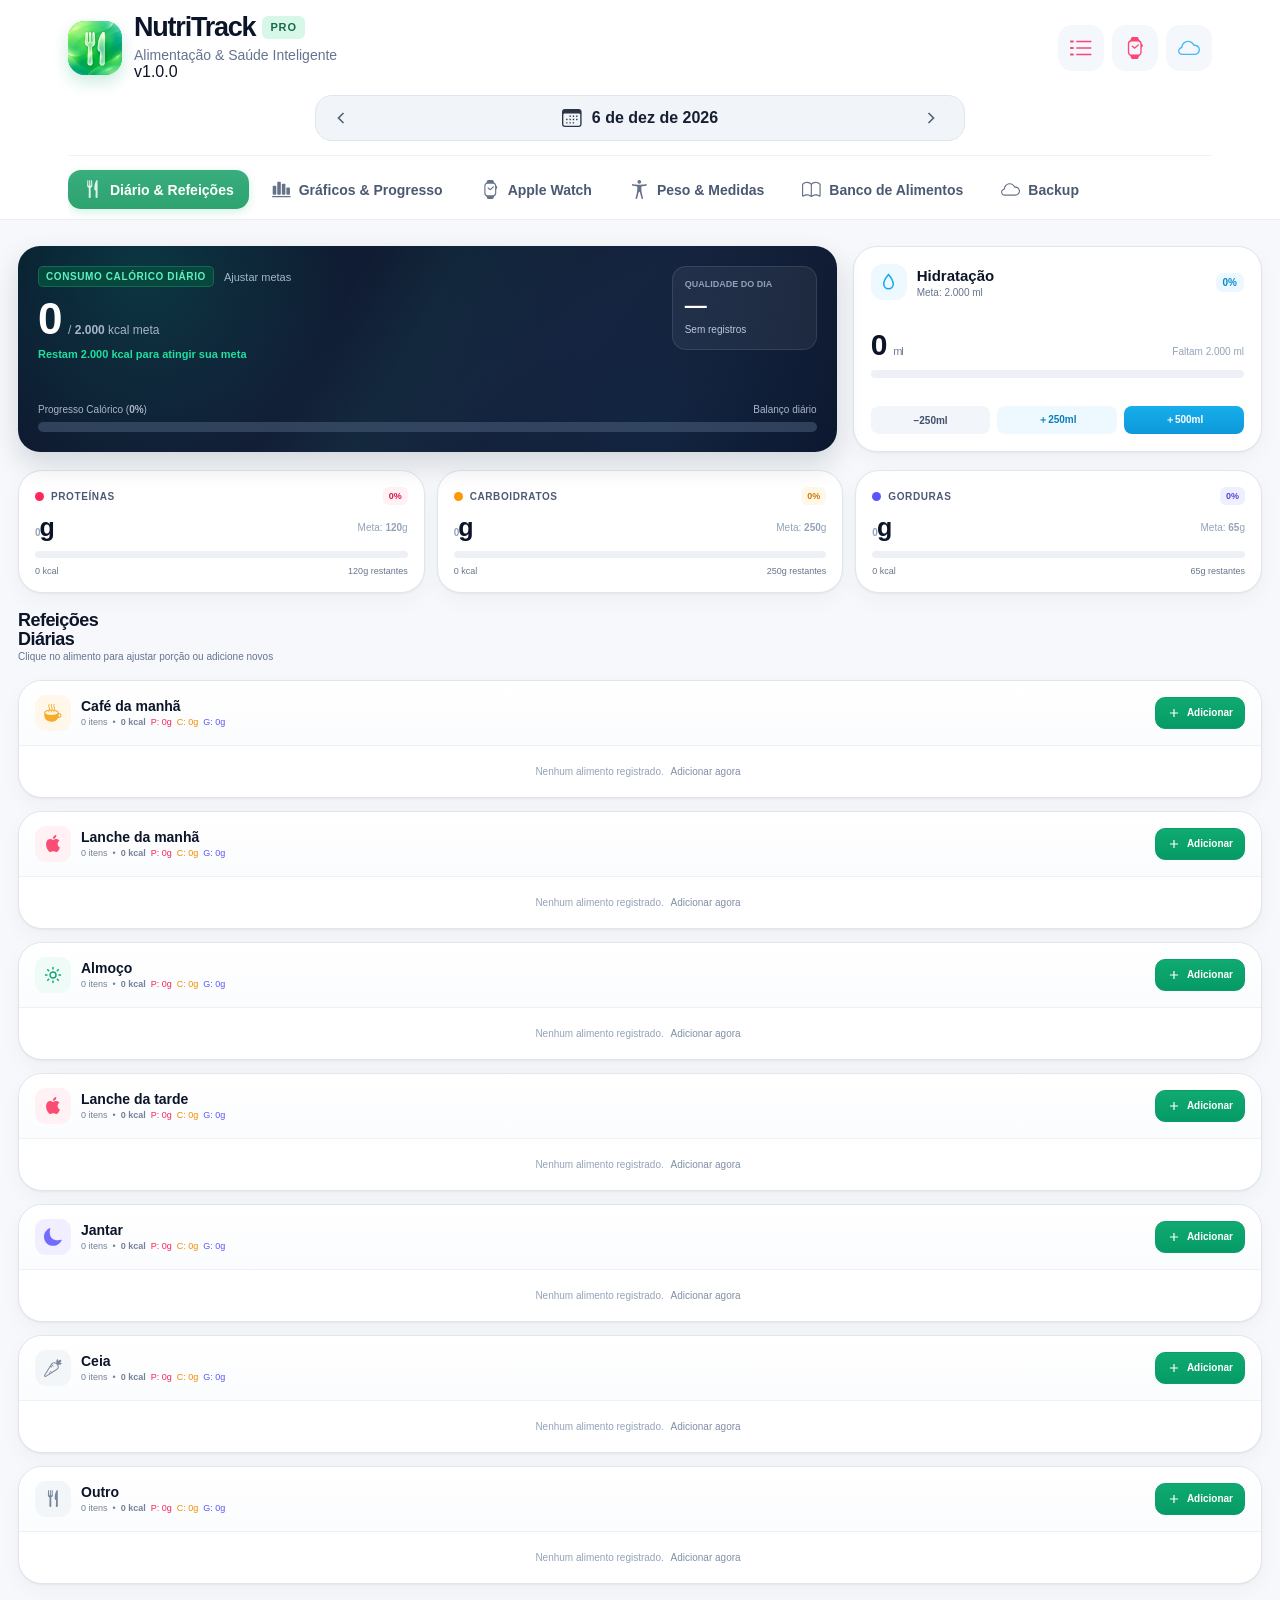
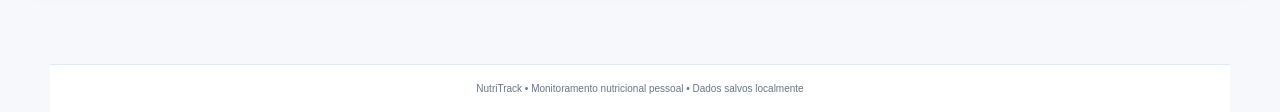
==== commit 81e77ebf: "Show official semantic version" ====
--- a/index.html
+++ b/index.html
@@ -163,7 +163,7 @@
           <div class="brand-icon official-app-icon"><img src="icon-official-192.png?v=9" alt="" /></div>
           <div>
             <div class="brand-title-row"><h1>NutriTrack</h1><span class="badge">PRO</span></div>
-            <p>Alimentação & Saúde Inteligente</p>
+            <p>Alimentação & Saúde Inteligente</p><div class="app-version" id="appVersion">v1.0.0</div>
           </div>
         </div>
         <div class="top-actions">
@@ -265,7 +265,8 @@
   <dialog class="dialog small-dialog" id="measurementDialog"><div class="modal"><div class="modal-head"><div><h2>Novo registro corporal</h2><p>Peso e medidas ficam salvos localmente</p></div><button class="close-btn" data-close="measurementDialog" type="button">✕</button></div><form id="measurementForm" class="modal-body"><input type="hidden" id="measurementId"/><div class="form-grid"><div class="field full"><label>Data</label><input id="measurementDate" type="date" required/></div><div class="field"><label>Peso (kg)</label><input id="measurementWeight" type="number" min="0" step="0.1" required/></div><div class="field"><label>Gordura (%)</label><input id="measurementFat" type="number" min="0" step="0.1"/></div><div class="field full"><label>Cintura (cm)</label><input id="measurementWaist" type="number" min="0" step="0.1"/></div></div><div class="modal-actions"><button class="btn" data-close="measurementDialog" type="button">Cancelar</button><button class="btn primary" type="submit">Salvar medição</button></div></form></div></dialog>
 
   <div class="toast" id="toast"></div>
+  <script src="version.js?v=1"></script>
   <script src="nutrition-data.js?v=6"></script>
-  <script src="app.js?v=6"></script>
+  <script src="app.js?v=7"></script>
 </body>
 </html>
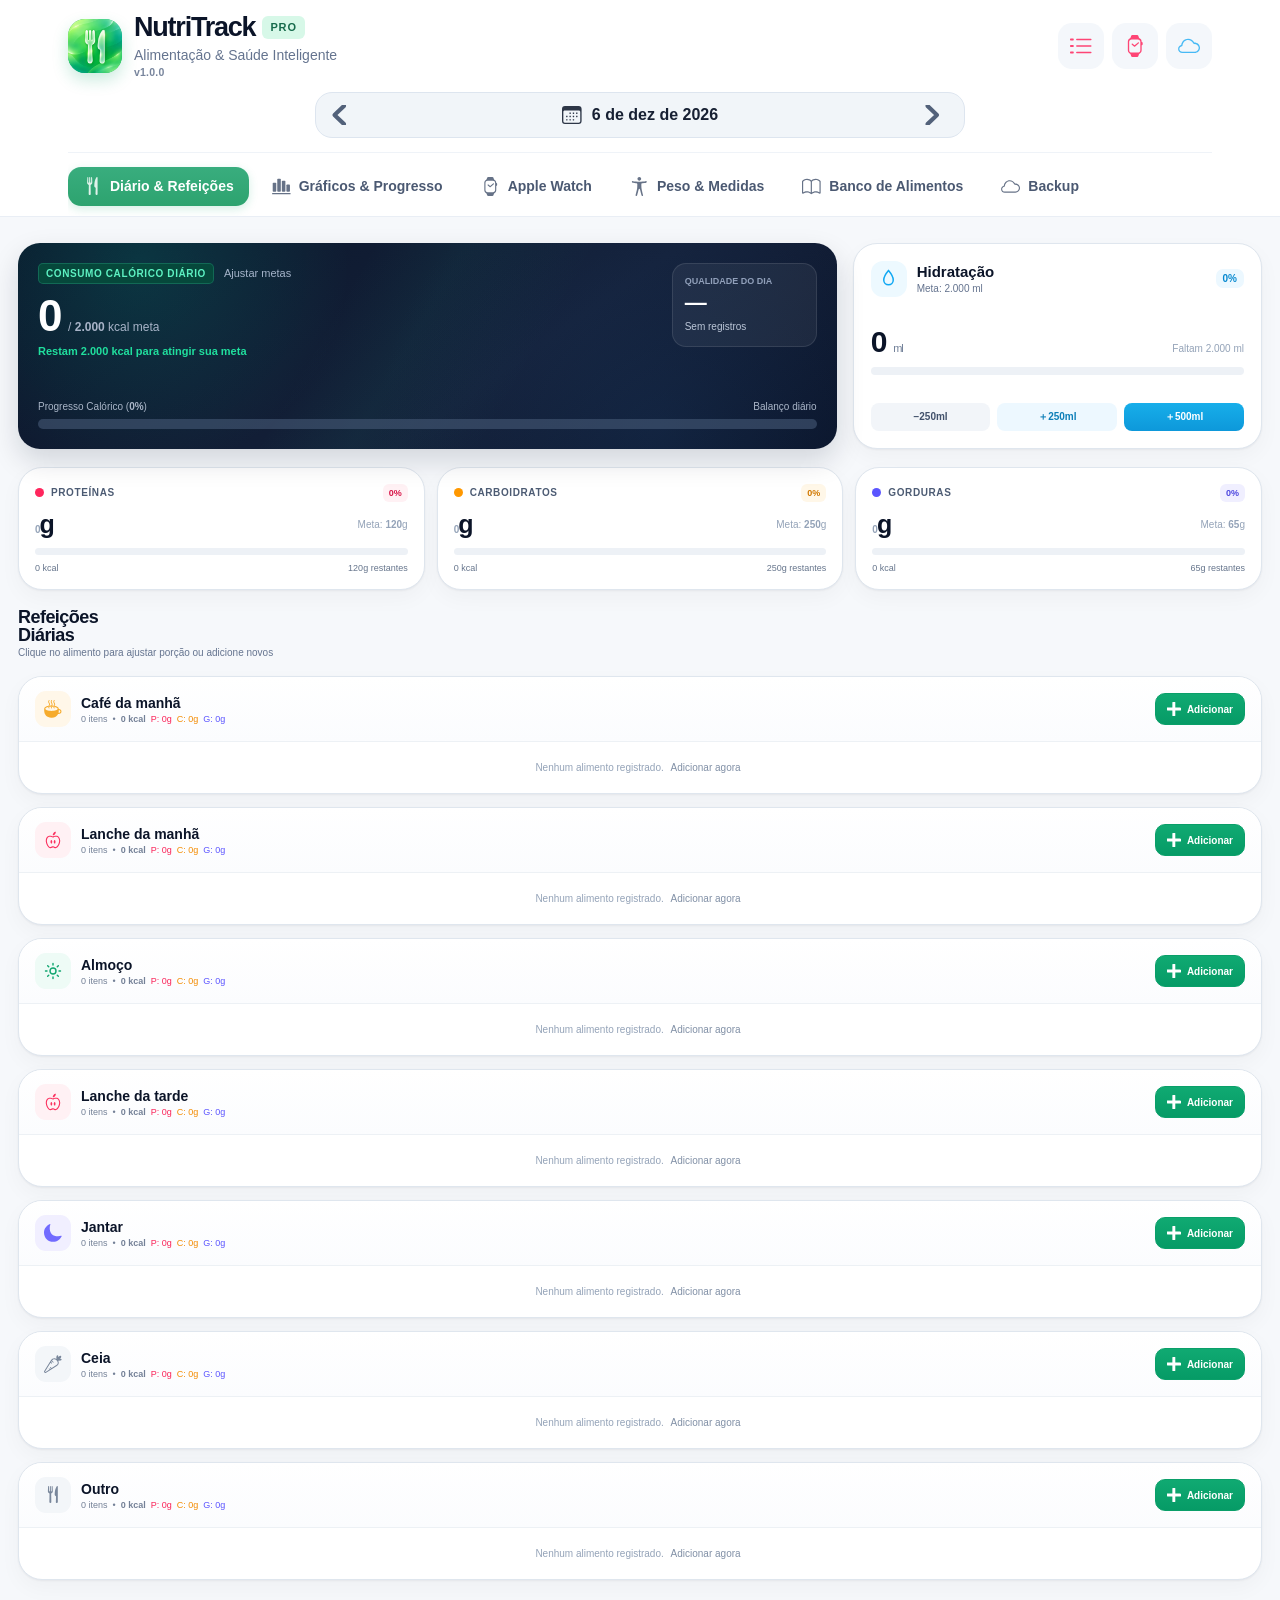
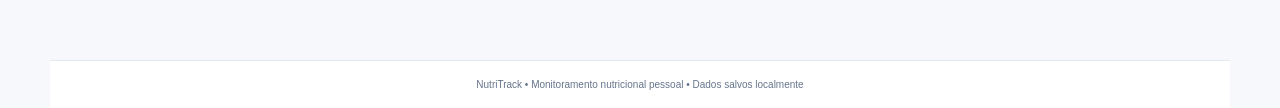
==== commit e911bee8: "Aplicar ícones personalizados como padrão na Oficial" ====
--- a/index.html
+++ b/index.html
@@ -16,119 +16,184 @@
 </head>
 <body>
   <svg class="svg-sprite" aria-hidden="true">
-    <symbol id="i-utensils" viewBox="0 0 13.9757 24.6172"><g xmlns="http://www.w3.org/2000/svg">
+<symbol id="i-utensils" viewBox="0 0 13.9757 24.6172">
+ <g xmlns="http://www.w3.org/2000/svg">
   <rect height="24.6172" opacity="0" width="13.9757" x="0" y="0"/>
-  <path stroke="none" d="M3.37457 23.2031C4.19488 23.2031 4.72613 22.7344 4.7105 21.9297L4.51519 10.6562C4.50738 10.2891 4.648 10.0391 4.9605 9.89844C6.28082 9.32031 6.81207 8.69531 6.74175 6.95312L6.46832 0.820312C6.44488 0.398438 6.19488 0.148438 5.79644 0.148438C5.40582 0.148438 5.17144 0.40625 5.17144 0.835938L5.24175 6.80469C5.24175 7.16406 5.01519 7.375 4.68707 7.375C4.35894 7.375 4.12457 7.17188 4.12457 6.82812L4.023 0.65625C4.01519 0.242188 3.773 0 3.37457 0C2.97613 0 2.73394 0.242188 2.72613 0.65625L2.61675 6.82812C2.61675 7.17188 2.38238 7.375 2.05425 7.375C1.73394 7.375 1.50738 7.16406 1.50738 6.80469L1.56988 0.835938C1.56988 0.40625 1.34332 0.148438 0.95269 0.148438C0.554253 0.148438 0.304253 0.398438 0.280815 0.820312L0.00737778 6.95312C-0.0707472 8.69531 0.468315 9.32031 1.78082 9.89844C2.09332 10.0391 2.24175 10.2891 2.23394 10.6562L2.03863 21.9297C2.023 22.7344 2.55425 23.2031 3.37457 23.2031ZM11.1089 14.6172L10.8746 21.8359C10.8433 22.7344 11.3902 23.2031 12.2027 23.2031C13.0386 23.2031 13.5699 22.7656 13.5699 21.9688L13.5699 0.726562C13.5699 0.234375 13.2496 0 12.8824 0C12.5152 0 12.2808 0.203125 11.9761 0.640625C10.3589 2.90625 9.31207 7.08594 9.31207 11.1719L9.31207 11.7266C9.31207 12.4531 9.56207 12.9375 10.0621 13.2812L10.6168 13.6641C10.9683 13.9141 11.1246 14.2109 11.1089 14.6172Z" fill="currentColor" fill-opacity="0.85"/>
- </g></symbol>
-    <symbol id="i-chart" viewBox="0 0 22.7266 18.4766"><g xmlns="http://www.w3.org/2000/svg">
+  <path d="M3.37457 23.2031C4.19488 23.2031 4.72613 22.7344 4.7105 21.9297L4.51519 10.6562C4.50738 10.2891 4.648 10.0391 4.9605 9.89844C6.28082 9.32031 6.81207 8.69531 6.74175 6.95312L6.46832 0.820312C6.44488 0.398438 6.19488 0.148438 5.79644 0.148438C5.40582 0.148438 5.17144 0.40625 5.17144 0.835938L5.24175 6.80469C5.24175 7.16406 5.01519 7.375 4.68707 7.375C4.35894 7.375 4.12457 7.17188 4.12457 6.82812L4.023 0.65625C4.01519 0.242188 3.773 0 3.37457 0C2.97613 0 2.73394 0.242188 2.72613 0.65625L2.61675 6.82812C2.61675 7.17188 2.38238 7.375 2.05425 7.375C1.73394 7.375 1.50738 7.16406 1.50738 6.80469L1.56988 0.835938C1.56988 0.40625 1.34332 0.148438 0.95269 0.148438C0.554253 0.148438 0.304253 0.398438 0.280815 0.820312L0.00737778 6.95312C-0.0707472 8.69531 0.468315 9.32031 1.78082 9.89844C2.09332 10.0391 2.24175 10.2891 2.23394 10.6562L2.03863 21.9297C2.023 22.7344 2.55425 23.2031 3.37457 23.2031ZM11.1089 14.6172L10.8746 21.8359C10.8433 22.7344 11.3902 23.2031 12.2027 23.2031C13.0386 23.2031 13.5699 22.7656 13.5699 21.9688L13.5699 0.726562C13.5699 0.234375 13.2496 0 12.8824 0C12.5152 0 12.2808 0.203125 11.9761 0.640625C10.3589 2.90625 9.31207 7.08594 9.31207 11.1719L9.31207 11.7266C9.31207 12.4531 9.56207 12.9375 10.0621 13.2812L10.6168 13.6641C10.9683 13.9141 11.1246 14.2109 11.1089 14.6172Z" fill="currentColor" fill-opacity="0.85"/>
+ </g>
+</symbol>
+<symbol id="i-chart" viewBox="0 0 22.7266 18.4766">
+ <g xmlns="http://www.w3.org/2000/svg">
   <rect height="18.4766" opacity="0" width="22.7266" x="0" y="0"/>
-  <path stroke="none" d="M0 17.7891C0 18.1797 0.320312 18.4766 0.695312 18.4766L21.625 18.4766C22 18.4766 22.3203 18.1797 22.3203 17.7891C22.3203 17.3984 22 17.1016 21.625 17.1016L0.695312 17.1016C0.320312 17.1016 0 17.3984 0 17.7891Z" fill="currentColor" fill-opacity="0.85"/>
-  <path stroke="none" d="M17.2266 14.6875C17.2266 15.2266 17.5703 15.5469 18.1328 15.5469L20.5703 15.5469C21.1172 15.5469 21.4688 15.2266 21.4688 14.6875L21.4688 7.78906C21.4688 7.25781 21.1172 6.92969 20.5703 6.92969L18.1328 6.92969C17.5703 6.92969 17.2266 7.25781 17.2266 7.78906Z" fill="currentColor" fill-opacity="0.85"/>
-  <path stroke="none" d="M11.7656 14.6875C11.7656 15.2266 12.1172 15.5469 12.6719 15.5469L15.1016 15.5469C15.6562 15.5469 16.0078 15.2266 16.0078 14.6875L16.0078 3.1875C16.0078 2.64062 15.6562 2.32031 15.1016 2.32031L12.6719 2.32031C12.1172 2.32031 11.7656 2.64062 11.7656 3.1875Z" fill="currentColor" fill-opacity="0.85"/>
-  <path stroke="none" d="M6.30469 14.6875C6.30469 15.2266 6.65625 15.5469 7.20312 15.5469L9.64062 15.5469C10.1953 15.5469 10.5469 15.2266 10.5469 14.6875L10.5469 0.859375C10.5469 0.328125 10.1953 0 9.64062 0L7.20312 0C6.65625 0 6.30469 0.328125 6.30469 0.859375Z" fill="currentColor" fill-opacity="0.85"/>
-  <path stroke="none" d="M0.851562 14.6875C0.851562 15.2266 1.19531 15.5469 1.75 15.5469L4.1875 15.5469C4.73438 15.5469 5.09375 15.2266 5.09375 14.6875L5.09375 5.52344C5.09375 5 4.73438 4.66406 4.1875 4.66406L1.75 4.66406C1.19531 4.66406 0.851562 5 0.851562 5.52344Z" fill="currentColor" fill-opacity="0.85"/>
- </g></symbol>
-    <symbol id="i-watch" viewBox="0 0 14.6172 20.9453"><g xmlns="http://www.w3.org/2000/svg">
+  <path d="M0 17.7891C0 18.1797 0.320312 18.4766 0.695312 18.4766L21.625 18.4766C22 18.4766 22.3203 18.1797 22.3203 17.7891C22.3203 17.3984 22 17.1016 21.625 17.1016L0.695312 17.1016C0.320312 17.1016 0 17.3984 0 17.7891Z" fill="currentColor" fill-opacity="0.85"/>
+  <path d="M17.2266 14.6875C17.2266 15.2266 17.5703 15.5469 18.1328 15.5469L20.5703 15.5469C21.1172 15.5469 21.4688 15.2266 21.4688 14.6875L21.4688 7.78906C21.4688 7.25781 21.1172 6.92969 20.5703 6.92969L18.1328 6.92969C17.5703 6.92969 17.2266 7.25781 17.2266 7.78906Z" fill="currentColor" fill-opacity="0.85"/>
+  <path d="M11.7656 14.6875C11.7656 15.2266 12.1172 15.5469 12.6719 15.5469L15.1016 15.5469C15.6562 15.5469 16.0078 15.2266 16.0078 14.6875L16.0078 3.1875C16.0078 2.64062 15.6562 2.32031 15.1016 2.32031L12.6719 2.32031C12.1172 2.32031 11.7656 2.64062 11.7656 3.1875Z" fill="currentColor" fill-opacity="0.85"/>
+  <path d="M6.30469 14.6875C6.30469 15.2266 6.65625 15.5469 7.20312 15.5469L9.64062 15.5469C10.1953 15.5469 10.5469 15.2266 10.5469 14.6875L10.5469 0.859375C10.5469 0.328125 10.1953 0 9.64062 0L7.20312 0C6.65625 0 6.30469 0.328125 6.30469 0.859375Z" fill="currentColor" fill-opacity="0.85"/>
+  <path d="M0.851562 14.6875C0.851562 15.2266 1.19531 15.5469 1.75 15.5469L4.1875 15.5469C4.73438 15.5469 5.09375 15.2266 5.09375 14.6875L5.09375 5.52344C5.09375 5 4.73438 4.66406 4.1875 4.66406L1.75 4.66406C1.19531 4.66406 0.851562 5 0.851562 5.52344Z" fill="currentColor" fill-opacity="0.85"/>
+ </g>
+</symbol>
+<symbol id="i-watch" viewBox="0 0 14.6172 20.9453">
+ <g xmlns="http://www.w3.org/2000/svg">
   <rect height="20.9453" opacity="0" width="14.6172" x="0" y="0"/>
-  <path stroke="none" d="M0.492188 14.3594C0.492188 15.9141 1.08594 17.0156 2.21875 17.6406C2.75 17.9297 3.03125 18.25 3.23438 18.8906L3.58594 20.0625C3.76562 20.6562 4.1875 20.9453 4.80469 20.9453L9.34375 20.9453C9.99219 20.9453 10.3828 20.6641 10.5625 20.0625L10.9219 18.8906C11.1172 18.25 11.4062 17.9297 11.9375 17.6406C13.0703 17.0156 13.6562 15.9141 13.6562 14.3594L13.6562 6.59375C13.6562 5.03906 13.0703 3.92969 11.9375 3.30469C11.4062 3.02344 11.1172 2.70312 10.9219 2.0625L10.5625 0.890625C10.3984 0.304688 9.98438 0.0078125 9.34375 0.0078125L4.80469 0.0078125C4.1875 0.0078125 3.76562 0.296875 3.58594 0.890625L3.23438 2.0625C3.03906 2.69531 2.75781 3.03125 2.21875 3.30469C1.09375 3.90625 0.492188 5.02344 0.492188 6.59375ZM1.75781 14.1797L1.75781 6.77344C1.75781 5.17188 2.69531 4.21094 4.27344 4.21094L9.89062 4.21094C11.4609 4.21094 12.3906 5.17188 12.3906 6.77344L12.3906 14.1797C12.3906 15.7734 11.4609 16.7344 9.89062 16.7344L4.27344 16.7344C2.69531 16.7344 1.75781 15.7734 1.75781 14.1797ZM13.4141 9.79688L13.7969 9.79688C14.2891 9.79688 14.6172 9.45312 14.6172 8.91406L14.6172 7.53125C14.6172 6.98438 14.2891 6.64062 13.7969 6.64062L13.4141 6.64062Z" fill="currentColor" fill-opacity="0.85"/>
-  <path stroke="none" d="M4.22656 8.38281C4.00781 8.64062 4.04688 9.02344 4.3125 9.24219L6.34375 10.9531C6.75 11.2891 7.125 11.2891 7.50781 10.9531L10.9688 7.92969C11.2188 7.71094 11.2188 7.32031 10.9688 7.0625C10.7422 6.84375 10.3672 6.83594 10.1172 7.07031L6.91406 9.85156L5.07812 8.29688C4.82812 8.10156 4.45312 8.125 4.22656 8.38281Z" fill="currentColor" fill-opacity="0.85"/>
- </g></symbol>
-    <symbol id="i-scale" viewBox="0 0 17.6172 21.9141"><g xmlns="http://www.w3.org/2000/svg">
+  <path d="M0.492188 14.3594C0.492188 15.9141 1.08594 17.0156 2.21875 17.6406C2.75 17.9297 3.03125 18.25 3.23438 18.8906L3.58594 20.0625C3.76562 20.6562 4.1875 20.9453 4.80469 20.9453L9.34375 20.9453C9.99219 20.9453 10.3828 20.6641 10.5625 20.0625L10.9219 18.8906C11.1172 18.25 11.4062 17.9297 11.9375 17.6406C13.0703 17.0156 13.6562 15.9141 13.6562 14.3594L13.6562 6.59375C13.6562 5.03906 13.0703 3.92969 11.9375 3.30469C11.4062 3.02344 11.1172 2.70312 10.9219 2.0625L10.5625 0.890625C10.3984 0.304688 9.98438 0.0078125 9.34375 0.0078125L4.80469 0.0078125C4.1875 0.0078125 3.76562 0.296875 3.58594 0.890625L3.23438 2.0625C3.03906 2.69531 2.75781 3.03125 2.21875 3.30469C1.09375 3.90625 0.492188 5.02344 0.492188 6.59375ZM1.75781 14.1797L1.75781 6.77344C1.75781 5.17188 2.69531 4.21094 4.27344 4.21094L9.89062 4.21094C11.4609 4.21094 12.3906 5.17188 12.3906 6.77344L12.3906 14.1797C12.3906 15.7734 11.4609 16.7344 9.89062 16.7344L4.27344 16.7344C2.69531 16.7344 1.75781 15.7734 1.75781 14.1797ZM13.4141 9.79688L13.7969 9.79688C14.2891 9.79688 14.6172 9.45312 14.6172 8.91406L14.6172 7.53125C14.6172 6.98438 14.2891 6.64062 13.7969 6.64062L13.4141 6.64062Z" fill="currentcolor" fill-opacity="0.85"/>
+  <path d="M4.22656 8.38281C4.00781 8.64062 4.04688 9.02344 4.3125 9.24219L6.34375 10.9531C6.75 11.2891 7.125 11.2891 7.50781 10.9531L10.9688 7.92969C11.2188 7.71094 11.2188 7.32031 10.9688 7.0625C10.7422 6.84375 10.3672 6.83594 10.1172 7.07031L6.91406 9.85156L5.07812 8.29688C4.82812 8.10156 4.45312 8.125 4.22656 8.38281Z" fill="currentcolor" fill-opacity="0.85"/>
+ </g>
+</symbol>
+<symbol id="i-scale" viewBox="0 0 17.6172 21.9141">
+ <g xmlns="http://www.w3.org/2000/svg">
   <rect height="21.9141" opacity="0" width="17.6172" x="0" y="0"/>
-  <path stroke="none" d="M8.60156 4.30469C9.79688 4.30469 10.75 3.34375 10.75 2.15625C10.75 0.960938 9.79688 0 8.60156 0C7.40625 0 6.44531 0.960938 6.44531 2.15625C6.44531 3.34375 7.40625 4.30469 8.60156 4.30469ZM8.60156 13.6328C9.02344 13.6328 9.21094 13.9062 9.42188 14.625C9.72656 15.6172 10.7891 19.7812 11.0938 21.0078C11.2344 21.6172 11.5547 21.875 12.0234 21.875C12.6484 21.875 13.0234 21.3047 12.8594 20.6875C12.7812 20.4219 11.3281 14.4062 11.1484 13.1641C10.9609 11.8984 10.9453 9.125 10.9453 8.27344C10.9531 7.66406 11.2188 7.28906 11.7266 7.17969C12.1953 7.07812 15.9766 6.65625 16.4844 6.50781C16.9219 6.38281 17.2109 6.03125 17.2109 5.57812C17.2109 5.01562 16.7891 4.67188 16.375 4.67188C16.1953 4.67188 16.0312 4.71094 15.8281 4.75781C14.3203 5.03125 10.9688 5.38281 8.60156 5.38281C6.24219 5.38281 2.875 5.04688 1.375 4.75781C1.17969 4.71094 1.00781 4.67188 0.835938 4.67188C0.40625 4.67188 0 5.01562 0 5.57812C0 6.03125 0.273438 6.41406 0.71875 6.50781C1.25 6.61719 5.00781 7.09375 5.47656 7.17969C5.98438 7.27344 6.25781 7.66406 6.27344 8.27344C6.28125 9.125 6.24219 11.8984 6.05469 13.1641C5.86719 14.4062 4.41406 20.4219 4.34375 20.6875C4.17188 21.3047 4.55469 21.875 5.17969 21.875C5.64062 21.875 5.95312 21.6172 6.11719 21.0078C6.45312 19.7891 7.47656 15.6328 7.79688 14.625C8.01562 13.9219 8.1875 13.6328 8.60156 13.6328Z" fill="currentColor" fill-opacity="0.85"/>
- </g></symbol>
-    <symbol id="i-book" viewBox="0 0 22.5547 18.3828"><g xmlns="http://www.w3.org/2000/svg">
+  <path d="M8.60156 4.30469C9.79688 4.30469 10.75 3.34375 10.75 2.15625C10.75 0.960938 9.79688 0 8.60156 0C7.40625 0 6.44531 0.960938 6.44531 2.15625C6.44531 3.34375 7.40625 4.30469 8.60156 4.30469ZM8.60156 13.6328C9.02344 13.6328 9.21094 13.9062 9.42188 14.625C9.72656 15.6172 10.7891 19.7812 11.0938 21.0078C11.2344 21.6172 11.5547 21.875 12.0234 21.875C12.6484 21.875 13.0234 21.3047 12.8594 20.6875C12.7812 20.4219 11.3281 14.4062 11.1484 13.1641C10.9609 11.8984 10.9453 9.125 10.9453 8.27344C10.9531 7.66406 11.2188 7.28906 11.7266 7.17969C12.1953 7.07812 15.9766 6.65625 16.4844 6.50781C16.9219 6.38281 17.2109 6.03125 17.2109 5.57812C17.2109 5.01562 16.7891 4.67188 16.375 4.67188C16.1953 4.67188 16.0312 4.71094 15.8281 4.75781C14.3203 5.03125 10.9688 5.38281 8.60156 5.38281C6.24219 5.38281 2.875 5.04688 1.375 4.75781C1.17969 4.71094 1.00781 4.67188 0.835938 4.67188C0.40625 4.67188 0 5.01562 0 5.57812C0 6.03125 0.273438 6.41406 0.71875 6.50781C1.25 6.61719 5.00781 7.09375 5.47656 7.17969C5.98438 7.27344 6.25781 7.66406 6.27344 8.27344C6.28125 9.125 6.24219 11.8984 6.05469 13.1641C5.86719 14.4062 4.41406 20.4219 4.34375 20.6875C4.17188 21.3047 4.55469 21.875 5.17969 21.875C5.64062 21.875 5.95312 21.6172 6.11719 21.0078C6.45312 19.7891 7.47656 15.6328 7.79688 14.625C8.01562 13.9219 8.1875 13.6328 8.60156 13.6328Z" fill="currentcolor" fill-opacity="0.85"/>
+ </g>
+</symbol>
+<symbol id="i-book" viewBox="0 0 22.5547 18.3828">
+ <g xmlns="http://www.w3.org/2000/svg">
   <rect height="18.3828" opacity="0" width="22.5547" x="0" y="0"/>
-  <path stroke="none" d="M0 16.9297C0 17.6172 0.453125 17.8906 0.953125 17.8906C1.25781 17.8906 1.50781 17.7344 1.82812 17.5234C2.92188 16.6875 4.38281 16.1797 5.92188 16.1875C7.45312 16.1953 8.97656 16.7812 10.1172 17.9141C10.4844 18.2578 10.7656 18.3672 11.0781 18.3672C11.3906 18.3672 11.6797 18.2578 12.0312 17.9141C13.1875 16.7891 14.6953 16.1953 16.2266 16.1875C17.7656 16.1797 19.2344 16.6875 20.3203 17.5234C20.6406 17.7344 20.8984 17.8906 21.1953 17.8906C21.6953 17.8906 22.1484 17.6172 22.1484 16.9297L22.1484 3.26562C22.1484 3.08594 22.1328 2.96094 22.0312 2.78906C21.125 1.25781 18.875 0 16.1953 0C13.9609 0 12.0859 0.90625 11.0781 2.19531C10.0625 0.90625 8.1875 0 5.95312 0C3.27344 0 1.02344 1.25781 0.117188 2.78906C0.015625 2.96094 0 3.08594 0 3.26562ZM1.38281 16.1562L1.38281 3.4375C2.21094 2.20312 4.03906 1.38281 5.95312 1.38281C7.92969 1.38281 9.61719 2.21094 10.3828 3.52344L10.3828 16.3438C9.38281 15.5078 7.73438 14.8047 5.95312 14.8047C4.09375 14.8047 2.42969 15.3438 1.38281 16.1562ZM11.7656 16.3438L11.7656 3.52344C12.5312 2.21094 14.2266 1.38281 16.1953 1.38281C18.1094 1.38281 19.9375 2.20312 20.7656 3.4375L20.7656 16.1562C19.7266 15.3438 18.0547 14.8047 16.1953 14.8047C14.4141 14.8047 12.7656 15.5078 11.7656 16.3438Z" fill="currentColor" fill-opacity="0.85"/>
- </g></symbol>
-    <symbol id="i-cloud" viewBox="0 0 24.1016 16.1016"><g xmlns="http://www.w3.org/2000/svg">
+  <path d="M0 16.9297C0 17.6172 0.453125 17.8906 0.953125 17.8906C1.25781 17.8906 1.50781 17.7344 1.82812 17.5234C2.92188 16.6875 4.38281 16.1797 5.92188 16.1875C7.45312 16.1953 8.97656 16.7812 10.1172 17.9141C10.4844 18.2578 10.7656 18.3672 11.0781 18.3672C11.3906 18.3672 11.6797 18.2578 12.0312 17.9141C13.1875 16.7891 14.6953 16.1953 16.2266 16.1875C17.7656 16.1797 19.2344 16.6875 20.3203 17.5234C20.6406 17.7344 20.8984 17.8906 21.1953 17.8906C21.6953 17.8906 22.1484 17.6172 22.1484 16.9297L22.1484 3.26562C22.1484 3.08594 22.1328 2.96094 22.0312 2.78906C21.125 1.25781 18.875 0 16.1953 0C13.9609 0 12.0859 0.90625 11.0781 2.19531C10.0625 0.90625 8.1875 0 5.95312 0C3.27344 0 1.02344 1.25781 0.117188 2.78906C0.015625 2.96094 0 3.08594 0 3.26562ZM1.38281 16.1562L1.38281 3.4375C2.21094 2.20312 4.03906 1.38281 5.95312 1.38281C7.92969 1.38281 9.61719 2.21094 10.3828 3.52344L10.3828 16.3438C9.38281 15.5078 7.73438 14.8047 5.95312 14.8047C4.09375 14.8047 2.42969 15.3438 1.38281 16.1562ZM11.7656 16.3438L11.7656 3.52344C12.5312 2.21094 14.2266 1.38281 16.1953 1.38281C18.1094 1.38281 19.9375 2.20312 20.7656 3.4375L20.7656 16.1562C19.7266 15.3438 18.0547 14.8047 16.1953 14.8047C14.4141 14.8047 12.7656 15.5078 11.7656 16.3438Z" fill="CurrentColor" fill-opacity="0.85"/>
+ </g>
+</symbol>
+<symbol id="i-cloud" viewBox="0 0 24.1016 16.1016">
+ <g xmlns="http://www.w3.org/2000/svg">
   <rect height="16.1016" opacity="0" width="24.1016" x="0" y="0"/>
-  <path stroke="none" d="M4.96094 15.8359L18.1406 15.8359C21.4922 15.8359 24.1016 13.2969 24.1016 10.0625C24.1016 6.79688 21.4297 4.32812 17.8203 4.32812C16.4844 1.65625 14.0703 0 11.0234 0C7.14062 0 3.88281 3.05469 3.53125 7.05469C1.52344 7.61719 0.109375 9.27344 0.109375 11.4297C0.109375 13.8594 1.88281 15.8359 4.96094 15.8359ZM4.94531 14.4531C2.77344 14.4531 1.49219 13.2266 1.49219 11.4688C1.49219 9.9375 2.49219 8.8125 4.1875 8.36719C4.69531 8.23438 4.875 8.00781 4.91406 7.5C5.14844 4.03125 7.82031 1.38281 11.0234 1.38281C13.5859 1.38281 15.5156 2.82031 16.6484 5.15625C16.8672 5.60156 17.125 5.75781 17.6875 5.75781C20.8125 5.75781 22.7109 7.71875 22.7109 10.1016C22.7109 12.5234 20.75 14.4531 18.2266 14.4531Z" fill="currentColor" fill-opacity="0.85"/>
- </g></symbol>
-    <symbol id="i-calendar" viewBox="0 0 20.4219 18.3828"><g xmlns="http://www.w3.org/2000/svg">
+  <path d="M4.96094 15.8359L18.1406 15.8359C21.4922 15.8359 24.1016 13.2969 24.1016 10.0625C24.1016 6.79688 21.4297 4.32812 17.8203 4.32812C16.4844 1.65625 14.0703 0 11.0234 0C7.14062 0 3.88281 3.05469 3.53125 7.05469C1.52344 7.61719 0.109375 9.27344 0.109375 11.4297C0.109375 13.8594 1.88281 15.8359 4.96094 15.8359ZM4.94531 14.4531C2.77344 14.4531 1.49219 13.2266 1.49219 11.4688C1.49219 9.9375 2.49219 8.8125 4.1875 8.36719C4.69531 8.23438 4.875 8.00781 4.91406 7.5C5.14844 4.03125 7.82031 1.38281 11.0234 1.38281C13.5859 1.38281 15.5156 2.82031 16.6484 5.15625C16.8672 5.60156 17.125 5.75781 17.6875 5.75781C20.8125 5.75781 22.7109 7.71875 22.7109 10.1016C22.7109 12.5234 20.75 14.4531 18.2266 14.4531Z" fill="currentcolor" fill-opacity="0.85"/>
+ </g>
+</symbol>
+<symbol id="i-calendar" viewBox="0 0 20.4219 18.3828">
+ <g xmlns="http://www.w3.org/2000/svg">
   <rect height="18.3828" opacity="0" width="20.4219" x="0" y="0"/>
-  <path stroke="none" d="M3.03906 18.3828L16.9688 18.3828C18.9922 18.3828 20.0156 17.3672 20.0156 15.375L20.0156 3.03125C20.0156 1.03906 18.9922 0.0234375 16.9688 0.0234375L3.03906 0.0234375C1.02344 0.0234375 0 1.03125 0 3.03125L0 15.375C0 17.375 1.02344 18.3828 3.03906 18.3828ZM2.92969 17C1.92969 17 1.38281 16.4688 1.38281 15.4375L1.38281 6.11719C1.38281 5.07812 1.92969 4.55469 2.92969 4.55469L17.0703 4.55469C18.0625 4.55469 18.625 5.07812 18.625 6.11719L18.625 15.4375C18.625 16.4688 18.0625 17 17.0703 17ZM8.01562 8.14844L8.60938 8.14844C8.94531 8.14844 9.03906 8.05469 9.03906 7.72656L9.03906 7.14062C9.03906 6.8125 8.94531 6.72656 8.60938 6.72656L8.01562 6.72656C7.6875 6.72656 7.59375 6.8125 7.59375 7.14062L7.59375 7.72656C7.59375 8.05469 7.6875 8.14844 8.01562 8.14844ZM11.4141 8.14844L12.0078 8.14844C12.3359 8.14844 12.4297 8.05469 12.4297 7.72656L12.4297 7.14062C12.4297 6.8125 12.3359 6.72656 12.0078 6.72656L11.4141 6.72656C11.0781 6.72656 10.9844 6.8125 10.9844 7.14062L10.9844 7.72656C10.9844 8.05469 11.0781 8.14844 11.4141 8.14844ZM14.8047 8.14844L15.3984 8.14844C15.7266 8.14844 15.8281 8.05469 15.8281 7.72656L15.8281 7.14062C15.8281 6.8125 15.7266 6.72656 15.3984 6.72656L14.8047 6.72656C14.4766 6.72656 14.375 6.8125 14.375 7.14062L14.375 7.72656C14.375 8.05469 14.4766 8.14844 14.8047 8.14844ZM4.625 11.4844L5.21875 11.4844C5.54688 11.4844 5.64844 11.3984 5.64844 11.0703L5.64844 10.4766C5.64844 10.1562 5.54688 10.0625 5.21875 10.0625L4.625 10.0625C4.29688 10.0625 4.19531 10.1562 4.19531 10.4766L4.19531 11.0703C4.19531 11.3984 4.29688 11.4844 4.625 11.4844ZM8.01562 11.4844L8.60938 11.4844C8.94531 11.4844 9.03906 11.3984 9.03906 11.0703L9.03906 10.4766C9.03906 10.1562 8.94531 10.0625 8.60938 10.0625L8.01562 10.0625C7.6875 10.0625 7.59375 10.1562 7.59375 10.4766L7.59375 11.0703C7.59375 11.3984 7.6875 11.4844 8.01562 11.4844ZM11.4141 11.4844L12.0078 11.4844C12.3359 11.4844 12.4297 11.3984 12.4297 11.0703L12.4297 10.4766C12.4297 10.1562 12.3359 10.0625 12.0078 10.0625L11.4141 10.0625C11.0781 10.0625 10.9844 10.1562 10.9844 10.4766L10.9844 11.0703C10.9844 11.3984 11.0781 11.4844 11.4141 11.4844ZM14.8047 11.4844L15.3984 11.4844C15.7266 11.4844 15.8281 11.3984 15.8281 11.0703L15.8281 10.4766C15.8281 10.1562 15.7266 10.0625 15.3984 10.0625L14.8047 10.0625C14.4766 10.0625 14.375 10.1562 14.375 10.4766L14.375 11.0703C14.375 11.3984 14.4766 11.4844 14.8047 11.4844ZM4.625 14.8281L5.21875 14.8281C5.54688 14.8281 5.64844 14.7422 5.64844 14.4141L5.64844 13.8203C5.64844 13.4922 5.54688 13.4062 5.21875 13.4062L4.625 13.4062C4.29688 13.4062 4.19531 13.4922 4.19531 13.8203L4.19531 14.4141C4.19531 14.7422 4.29688 14.8281 4.625 14.8281ZM8.01562 14.8281L8.60938 14.8281C8.94531 14.8281 9.03906 14.7422 9.03906 14.4141L9.03906 13.8203C9.03906 13.4922 8.94531 13.4062 8.60938 13.4062L8.01562 13.4062C7.6875 13.4062 7.59375 13.4922 7.59375 13.8203L7.59375 14.4141C7.59375 14.7422 7.6875 14.8281 8.01562 14.8281ZM11.4141 14.8281L12.0078 14.8281C12.3359 14.8281 12.4297 14.7422 12.4297 14.4141L12.4297 13.8203C12.4297 13.4922 12.3359 13.4062 12.0078 13.4062L11.4141 13.4062C11.0781 13.4062 10.9844 13.4922 10.9844 13.8203L10.9844 14.4141C10.9844 14.7422 11.0781 14.8281 11.4141 14.8281Z" fill="currentColor" fill-opacity="0.85"/>
- </g></symbol>
-    <symbol id="i-left" viewBox="0 0 24 24"><path d="m15 18-6-6 6-6"/></symbol>
-    <symbol id="i-right" viewBox="0 0 24 24"><path d="m9 18 6-6-6-6"/></symbol>
+  <path d="M3.03906 18.3828L16.9688 18.3828C18.9922 18.3828 20.0156 17.3672 20.0156 15.375L20.0156 3.03125C20.0156 1.03906 18.9922 0.0234375 16.9688 0.0234375L3.03906 0.0234375C1.02344 0.0234375 0 1.03125 0 3.03125L0 15.375C0 17.375 1.02344 18.3828 3.03906 18.3828ZM2.92969 17C1.92969 17 1.38281 16.4688 1.38281 15.4375L1.38281 6.11719C1.38281 5.07812 1.92969 4.55469 2.92969 4.55469L17.0703 4.55469C18.0625 4.55469 18.625 5.07812 18.625 6.11719L18.625 15.4375C18.625 16.4688 18.0625 17 17.0703 17ZM8.01562 8.14844L8.60938 8.14844C8.94531 8.14844 9.03906 8.05469 9.03906 7.72656L9.03906 7.14062C9.03906 6.8125 8.94531 6.72656 8.60938 6.72656L8.01562 6.72656C7.6875 6.72656 7.59375 6.8125 7.59375 7.14062L7.59375 7.72656C7.59375 8.05469 7.6875 8.14844 8.01562 8.14844ZM11.4141 8.14844L12.0078 8.14844C12.3359 8.14844 12.4297 8.05469 12.4297 7.72656L12.4297 7.14062C12.4297 6.8125 12.3359 6.72656 12.0078 6.72656L11.4141 6.72656C11.0781 6.72656 10.9844 6.8125 10.9844 7.14062L10.9844 7.72656C10.9844 8.05469 11.0781 8.14844 11.4141 8.14844ZM14.8047 8.14844L15.3984 8.14844C15.7266 8.14844 15.8281 8.05469 15.8281 7.72656L15.8281 7.14062C15.8281 6.8125 15.7266 6.72656 15.3984 6.72656L14.8047 6.72656C14.4766 6.72656 14.375 6.8125 14.375 7.14062L14.375 7.72656C14.375 8.05469 14.4766 8.14844 14.8047 8.14844ZM4.625 11.4844L5.21875 11.4844C5.54688 11.4844 5.64844 11.3984 5.64844 11.0703L5.64844 10.4766C5.64844 10.1562 5.54688 10.0625 5.21875 10.0625L4.625 10.0625C4.29688 10.0625 4.19531 10.1562 4.19531 10.4766L4.19531 11.0703C4.19531 11.3984 4.29688 11.4844 4.625 11.4844ZM8.01562 11.4844L8.60938 11.4844C8.94531 11.4844 9.03906 11.3984 9.03906 11.0703L9.03906 10.4766C9.03906 10.1562 8.94531 10.0625 8.60938 10.0625L8.01562 10.0625C7.6875 10.0625 7.59375 10.1562 7.59375 10.4766L7.59375 11.0703C7.59375 11.3984 7.6875 11.4844 8.01562 11.4844ZM11.4141 11.4844L12.0078 11.4844C12.3359 11.4844 12.4297 11.3984 12.4297 11.0703L12.4297 10.4766C12.4297 10.1562 12.3359 10.0625 12.0078 10.0625L11.4141 10.0625C11.0781 10.0625 10.9844 10.1562 10.9844 10.4766L10.9844 11.0703C10.9844 11.3984 11.0781 11.4844 11.4141 11.4844ZM14.8047 11.4844L15.3984 11.4844C15.7266 11.4844 15.8281 11.3984 15.8281 11.0703L15.8281 10.4766C15.8281 10.1562 15.7266 10.0625 15.3984 10.0625L14.8047 10.0625C14.4766 10.0625 14.375 10.1562 14.375 10.4766L14.375 11.0703C14.375 11.3984 14.4766 11.4844 14.8047 11.4844ZM4.625 14.8281L5.21875 14.8281C5.54688 14.8281 5.64844 14.7422 5.64844 14.4141L5.64844 13.8203C5.64844 13.4922 5.54688 13.4062 5.21875 13.4062L4.625 13.4062C4.29688 13.4062 4.19531 13.4922 4.19531 13.8203L4.19531 14.4141C4.19531 14.7422 4.29688 14.8281 4.625 14.8281ZM8.01562 14.8281L8.60938 14.8281C8.94531 14.8281 9.03906 14.7422 9.03906 14.4141L9.03906 13.8203C9.03906 13.4922 8.94531 13.4062 8.60938 13.4062L8.01562 13.4062C7.6875 13.4062 7.59375 13.4922 7.59375 13.8203L7.59375 14.4141C7.59375 14.7422 7.6875 14.8281 8.01562 14.8281ZM11.4141 14.8281L12.0078 14.8281C12.3359 14.8281 12.4297 14.7422 12.4297 14.4141L12.4297 13.8203C12.4297 13.4922 12.3359 13.4062 12.0078 13.4062L11.4141 13.4062C11.0781 13.4062 10.9844 13.4922 10.9844 13.8203L10.9844 14.4141C10.9844 14.7422 11.0781 14.8281 11.4141 14.8281Z" fill="currentcolor" fill-opacity="0.85"/>
+ </g>
+</symbol>
+<symbol id="i-left" viewBox="0 0 12.5938 17.0547">
+ <g xmlns="http://www.w3.org/2000/svg">
+  <rect height="17.0547" opacity="0" width="12.5938" x="0" y="0"/>
+  <path d="M0 8.52344C0 8.74219 0.0859375 8.92969 0.25 9.09375L8.28125 16.8203C8.42969 16.9609 8.61719 17.0469 8.83594 17.0469C9.27344 17.0469 9.61719 16.7109 9.61719 16.2656C9.61719 16.0469 9.53125 15.8594 9.39062 15.7188L1.90625 8.52344L9.39062 1.32031C9.53125 1.17969 9.61719 0.984375 9.61719 0.773438C9.61719 0.328125 9.27344 0 8.83594 0C8.61719 0 8.42969 0.078125 8.28125 0.226562L0.25 7.95312C0.0859375 8.10938 0 8.29688 0 8.52344Z" fill="currentColor" fill-opacity="0.85"/>
+ </g>
+</symbol>
+<symbol id="i-right" viewBox="0 0 11.7812 17.0547">
+ <g xmlns="http://www.w3.org/2000/svg">
+  <rect height="17.0547" opacity="0" width="11.7812" x="0" y="0"/>
+  <path d="M11.7812 8.52344C11.7812 8.29688 11.6953 8.10938 11.5312 7.95312L3.5 0.226562C3.35156 0.078125 3.16406 0 2.94531 0C2.50781 0 2.16406 0.328125 2.16406 0.773438C2.16406 0.984375 2.25 1.17969 2.39062 1.32031L9.875 8.52344L2.39062 15.7188C2.25 15.8594 2.16406 16.0469 2.16406 16.2656C2.16406 16.7109 2.50781 17.0469 2.94531 17.0469C3.16406 17.0469 3.35156 16.9609 3.5 16.8203L11.5312 9.09375C11.6953 8.92969 11.7812 8.74219 11.7812 8.52344Z" fill="currentColor" fill-opacity="0.85"/>
+ </g>
+</symbol>
     <symbol id="i-water" viewBox="0 0 24 24"><path d="M12 2s6 7 6 12a6 6 0 0 1-12 0c0-5 6-12 6-12Z"/></symbol>
-    <symbol id="i-flame" viewBox="0 0 17.0078 23.4609"><g xmlns="http://www.w3.org/2000/svg">
+<symbol id="i-flame" viewBox="0 0 17.0078 23.4609">
+ <g xmlns="http://www.w3.org/2000/svg">
   <rect height="23.4609" opacity="0" width="17.0078" x="0" y="0"/>
-  <path stroke="none" d="M7.84375 21.6172C13.0938 21.6172 16.6016 18.0625 16.6016 12.6875C16.6016 3.75781 9 0 3.625 0C2.75781 0 2.22656 0.304688 2.22656 0.890625C2.22656 1.11719 2.32812 1.35156 2.53125 1.58594C3.73438 3.03125 4.94531 4.76562 4.96094 6.70312C4.96094 7.20312 4.88281 7.65625 4.53125 8.20312L5 8.10938C4.53125 6.65625 3.26562 5.64844 2.26562 5.64844C1.89844 5.64844 1.65625 5.91406 1.65625 6.30469C1.65625 6.57031 1.73438 7.1875 1.73438 7.63281C1.73438 10.0078 0 11.2578 0 14.8516C0 18.9219 3.10938 21.6172 7.84375 21.6172ZM7.92969 20.3984C3.92188 20.3984 1.23438 18.1641 1.23438 14.8516C1.23438 11.5078 2.99219 10.5156 2.99219 7.76562C2.99219 7.375 2.91406 7 2.83594 6.65625L2.625 7.01562C3.41406 7.42188 4.10938 8.29688 4.45312 9.625C4.5 9.82031 4.59375 9.90625 4.74219 9.90625C5.45312 9.90625 6.05469 8.11719 6.05469 6.82812C6.05469 4.61719 5.08594 2.57812 3.42188 0.898438L3.1875 1.17969C10.3516 1.25781 15.3125 6.0625 15.3125 12.6484C15.3125 17.2734 12.3438 20.3984 7.92969 20.3984ZM8.04688 18.7812C10.3906 18.7812 11.5312 17.0703 11.5312 15.1172C11.5312 13.1953 10.4062 11.0703 8.25781 10.0469C8.17188 10.0078 8.10938 10.0625 8.125 10.1484C8.3125 11.7812 8.0625 13.2656 7.53906 13.9688C7.28906 13.3984 6.98438 12.8984 6.53125 12.5C6.45312 12.4453 6.39844 12.4688 6.38281 12.5625C6.21875 13.6719 5 14.2969 5 16.0234C5 17.6797 6.21094 18.7812 8.04688 18.7812Z" fill="currentColor" fill-opacity="0.85"/>
- </g></symbol>
-    <symbol id="i-heart" viewBox="0 0 24 24"><path d="M20.8 4.6a5.5 5.5 0 0 0-7.8 0L12 5.6l-1-1a5.5 5.5 0 0 0-7.8 7.8l1 1L12 21l7.8-7.6 1-1a5.5 5.5 0 0 0 0-7.8Z"/></symbol>
-    <symbol id="i-steps" viewBox="0 0 18.9062 23.2578"><g xmlns="http://www.w3.org/2000/svg">
+  <path d="M7.84375 21.6172C13.0938 21.6172 16.6016 18.0625 16.6016 12.6875C16.6016 3.75781 9 0 3.625 0C2.75781 0 2.22656 0.304688 2.22656 0.890625C2.22656 1.11719 2.32812 1.35156 2.53125 1.58594C3.73438 3.03125 4.94531 4.76562 4.96094 6.70312C4.96094 7.20312 4.88281 7.65625 4.53125 8.20312L5 8.10938C4.53125 6.65625 3.26562 5.64844 2.26562 5.64844C1.89844 5.64844 1.65625 5.91406 1.65625 6.30469C1.65625 6.57031 1.73438 7.1875 1.73438 7.63281C1.73438 10.0078 0 11.2578 0 14.8516C0 18.9219 3.10938 21.6172 7.84375 21.6172ZM7.92969 20.3984C3.92188 20.3984 1.23438 18.1641 1.23438 14.8516C1.23438 11.5078 2.99219 10.5156 2.99219 7.76562C2.99219 7.375 2.91406 7 2.83594 6.65625L2.625 7.01562C3.41406 7.42188 4.10938 8.29688 4.45312 9.625C4.5 9.82031 4.59375 9.90625 4.74219 9.90625C5.45312 9.90625 6.05469 8.11719 6.05469 6.82812C6.05469 4.61719 5.08594 2.57812 3.42188 0.898438L3.1875 1.17969C10.3516 1.25781 15.3125 6.0625 15.3125 12.6484C15.3125 17.2734 12.3438 20.3984 7.92969 20.3984ZM8.04688 18.7812C10.3906 18.7812 11.5312 17.0703 11.5312 15.1172C11.5312 13.1953 10.4062 11.0703 8.25781 10.0469C8.17188 10.0078 8.10938 10.0625 8.125 10.1484C8.3125 11.7812 8.0625 13.2656 7.53906 13.9688C7.28906 13.3984 6.98438 12.8984 6.53125 12.5C6.45312 12.4453 6.39844 12.4688 6.38281 12.5625C6.21875 13.6719 5 14.2969 5 16.0234C5 17.6797 6.21094 18.7812 8.04688 18.7812Z" fill="currentcolor" fill-opacity="0.85"/>
+ </g>
+</symbol>
+<symbol id="i-heart" viewBox="0 0 20.1875 18.7734">
+ <g xmlns="http://www.w3.org/2000/svg">
+  <rect height="18.7734" opacity="0" width="20.1875" x="0" y="0"/>
+  <path d="M0 6.52344C0 10.7656 3.64062 14.9219 9.23438 18.5234C9.42969 18.6484 9.70312 18.7734 9.89062 18.7734C10.0859 18.7734 10.3594 18.6484 10.5547 18.5234C16.1406 14.9219 19.7812 10.7656 19.7812 6.52344C19.7812 3.03906 17.3828 0.554688 14.1719 0.554688C12.3359 0.554688 10.7734 1.47656 9.89062 2.89062C9.01562 1.48438 7.45312 0.554688 5.60938 0.554688C2.39844 0.554688 0 3.03906 0 6.52344ZM1.38281 6.52344C1.38281 3.78906 3.17188 1.9375 5.59375 1.9375C7.47656 1.9375 8.60938 3.10938 9.28906 4.21094C9.52344 4.57031 9.67969 4.67969 9.89062 4.67969C10.1094 4.67969 10.2422 4.5625 10.5 4.21094C11.2109 3.125 12.3125 1.9375 14.1875 1.9375C16.6094 1.9375 18.3984 3.78906 18.3984 6.52344C18.3984 10.2969 14.4453 14.3125 10.0781 17.2188C9.99219 17.2734 9.92969 17.3203 9.89062 17.3203C9.85156 17.3203 9.78906 17.2734 9.70312 17.2188C5.33594 14.3125 1.38281 10.2969 1.38281 6.52344Z" fill="currentColor" fill-opacity="0.85"/>
+ </g>
+</symbol>
+<symbol id="i-steps" viewBox="0 0 18.9062 23.2578">
+ <g xmlns="http://www.w3.org/2000/svg">
   <rect height="23.2578" opacity="0" width="18.9062" x="0" y="0"/>
-  <path stroke="none" d="M16.25 6.55469C14.2031 5.8125 11.2578 8.20312 10.375 10.6094C9.96094 11.7734 9.51562 14.2109 9.78125 16.3594L14.8984 18.2188C16.4766 16.7422 17.7109 14.6094 18.1406 13.4375C19.0078 11.0234 18.2969 7.29688 16.25 6.55469ZM10.3594 22.75C11.8203 23.2812 13.1406 22.1094 13.8906 20.0547C13.9688 19.8438 14.0625 19.5078 14.1172 19.2578L9.72656 17.6562C9.60156 17.8828 9.46875 18.1953 9.39062 18.4141C8.64062 20.4688 8.89844 22.2109 10.3594 22.75Z" fill="currentColor" fill-opacity="0.85"/>
-  <path stroke="none" d="M4.125 0C1.95312 0 0 3.25781 0 5.82031C0 7.0625 0.421875 9.5 1.39844 11.4219L6.85156 11.4219C7.82812 9.5 8.25 7.0625 8.25 5.82031C8.25 3.25781 6.30469 0 4.125 0ZM4.13281 17.2266C5.6875 17.2266 6.52344 15.6797 6.52344 13.4922C6.52344 13.2656 6.50781 12.9219 6.46875 12.6719L1.79688 12.6719C1.75 12.9219 1.73438 13.2656 1.73438 13.4922C1.73438 15.6797 2.57031 17.2266 4.13281 17.2266Z" fill="currentColor" fill-opacity="0.85"/>
- </g></symbol>
-    <symbol id="i-timer" viewBox="0 0 19.5469 22.4453"><g xmlns="http://www.w3.org/2000/svg">
+  <path d="M16.25 6.55469C14.2031 5.8125 11.2578 8.20312 10.375 10.6094C9.96094 11.7734 9.51562 14.2109 9.78125 16.3594L14.8984 18.2188C16.4766 16.7422 17.7109 14.6094 18.1406 13.4375C19.0078 11.0234 18.2969 7.29688 16.25 6.55469ZM10.3594 22.75C11.8203 23.2812 13.1406 22.1094 13.8906 20.0547C13.9688 19.8438 14.0625 19.5078 14.1172 19.2578L9.72656 17.6562C9.60156 17.8828 9.46875 18.1953 9.39062 18.4141C8.64062 20.4688 8.89844 22.2109 10.3594 22.75Z" fill="currentcolor" fill-opacity="0.85"/>
+  <path d="M4.125 0C1.95312 0 0 3.25781 0 5.82031C0 7.0625 0.421875 9.5 1.39844 11.4219L6.85156 11.4219C7.82812 9.5 8.25 7.0625 8.25 5.82031C8.25 3.25781 6.30469 0 4.125 0ZM4.13281 17.2266C5.6875 17.2266 6.52344 15.6797 6.52344 13.4922C6.52344 13.2656 6.50781 12.9219 6.46875 12.6719L1.79688 12.6719C1.75 12.9219 1.73438 13.2656 1.73438 13.4922C1.73438 15.6797 2.57031 17.2266 4.13281 17.2266Z" fill="currentcolor" fill-opacity="0.85"/>
+ </g>
+</symbol>
+<symbol id="i-timer" viewBox="0 0 19.5469 22.4453">
+ <g xmlns="http://www.w3.org/2000/svg">
   <rect height="22.4453" opacity="0" width="19.5469" x="0" y="0"/>
-  <path stroke="none" d="M9.57031 20.75C14.8516 20.75 19.1406 16.4609 19.1406 11.1797C19.1406 5.89844 14.8516 1.60938 9.57031 1.60938C4.28906 1.60938 0 5.89844 0 11.1797C0 16.4609 4.28906 20.75 9.57031 20.75ZM9.57031 19.2812C5.09375 19.2812 1.46875 15.6562 1.46875 11.1797C1.46875 6.71094 5.09375 3.08594 9.57031 3.08594C14.0391 3.08594 17.6641 6.71094 17.6641 11.1797C17.6641 15.6562 14.0391 19.2812 9.57031 19.2812ZM1.5 4.07031C1.65625 4.07031 1.75781 4.04688 1.89844 3.9375L5.20312 1.5C5.36719 1.375 5.45312 1.21875 5.45312 1.05469C5.45312 0.84375 5.35156 0.671875 5.17969 0.515625C4.79688 0.171875 4.14062 0 3.54688 0C1.99219 0 0.78125 1.21094 0.78125 2.73438C0.78125 3.08594 0.835938 3.44531 0.9375 3.67188C1.04688 3.91406 1.25 4.07031 1.5 4.07031ZM17.6328 4.07031C17.8906 4.07031 18.0859 3.90625 18.1953 3.67188C18.3047 3.45312 18.3594 3.08594 18.3594 2.73438C18.3594 1.21094 17.1406 0 15.5938 0C15 0 14.3438 0.171875 13.9609 0.515625C13.7812 0.671875 13.6875 0.84375 13.6875 1.05469C13.6875 1.21875 13.7734 1.375 13.9375 1.5L17.2344 3.9375C17.375 4.04688 17.4844 4.07031 17.6328 4.07031ZM1.28906 20.4688C1.54688 20.7344 1.96094 20.7344 2.23438 20.4609L4.10938 18.5859L3.1875 17.6641L1.29688 19.5469C1.03125 19.8047 1.03125 20.2188 1.28906 20.4688ZM17.8516 20.4688C18.1094 20.2188 18.1094 19.8047 17.8438 19.5469L15.9531 17.6641L15.0312 18.5859L16.9062 20.4609C17.1719 20.7344 17.5938 20.7344 17.8516 20.4688Z" fill="currentColor" fill-opacity="0.85"/>
-  <path stroke="none" d="M4.78906 12.2109L9.5625 12.2109C9.90625 12.2109 10.1719 11.9453 10.1719 11.6016L10.1719 5.25781C10.1719 4.92188 9.90625 4.65625 9.5625 4.65625C9.22656 4.65625 8.96094 4.92188 8.96094 5.25781L8.96094 11L4.78906 11C4.44531 11 4.17969 11.2656 4.17969 11.6016C4.17969 11.9453 4.44531 12.2109 4.78906 12.2109Z" fill="currentColor" fill-opacity="0.85"/>
- </g></symbol>
-    <symbol id="i-moon" viewBox="0 0 20.4609 20.2471"><g xmlns="http://www.w3.org/2000/svg">
+  <path d="M9.57031 20.75C14.8516 20.75 19.1406 16.4609 19.1406 11.1797C19.1406 5.89844 14.8516 1.60938 9.57031 1.60938C4.28906 1.60938 0 5.89844 0 11.1797C0 16.4609 4.28906 20.75 9.57031 20.75ZM9.57031 19.2812C5.09375 19.2812 1.46875 15.6562 1.46875 11.1797C1.46875 6.71094 5.09375 3.08594 9.57031 3.08594C14.0391 3.08594 17.6641 6.71094 17.6641 11.1797C17.6641 15.6562 14.0391 19.2812 9.57031 19.2812ZM1.5 4.07031C1.65625 4.07031 1.75781 4.04688 1.89844 3.9375L5.20312 1.5C5.36719 1.375 5.45312 1.21875 5.45312 1.05469C5.45312 0.84375 5.35156 0.671875 5.17969 0.515625C4.79688 0.171875 4.14062 0 3.54688 0C1.99219 0 0.78125 1.21094 0.78125 2.73438C0.78125 3.08594 0.835938 3.44531 0.9375 3.67188C1.04688 3.91406 1.25 4.07031 1.5 4.07031ZM17.6328 4.07031C17.8906 4.07031 18.0859 3.90625 18.1953 3.67188C18.3047 3.45312 18.3594 3.08594 18.3594 2.73438C18.3594 1.21094 17.1406 0 15.5938 0C15 0 14.3438 0.171875 13.9609 0.515625C13.7812 0.671875 13.6875 0.84375 13.6875 1.05469C13.6875 1.21875 13.7734 1.375 13.9375 1.5L17.2344 3.9375C17.375 4.04688 17.4844 4.07031 17.6328 4.07031ZM1.28906 20.4688C1.54688 20.7344 1.96094 20.7344 2.23438 20.4609L4.10938 18.5859L3.1875 17.6641L1.29688 19.5469C1.03125 19.8047 1.03125 20.2188 1.28906 20.4688ZM17.8516 20.4688C18.1094 20.2188 18.1094 19.8047 17.8438 19.5469L15.9531 17.6641L15.0312 18.5859L16.9062 20.4609C17.1719 20.7344 17.5938 20.7344 17.8516 20.4688Z" fill="CurrentColor" fill-opacity="0.85"/>
+  <path d="M4.78906 12.2109L9.5625 12.2109C9.90625 12.2109 10.1719 11.9453 10.1719 11.6016L10.1719 5.25781C10.1719 4.92188 9.90625 4.65625 9.5625 4.65625C9.22656 4.65625 8.96094 4.92188 8.96094 5.25781L8.96094 11L4.78906 11C4.44531 11 4.17969 11.2656 4.17969 11.6016C4.17969 11.9453 4.44531 12.2109 4.78906 12.2109Z" fill="currentColor" fill-opacity="0.85"/>
+ </g>
+</symbol>
+<symbol id="i-moon" viewBox="0 0 20.4609 20.2471">
+ <g xmlns="http://www.w3.org/2000/svg">
   <rect height="20.2471" opacity="0" width="20.4609" x="0" y="0"/>
-  <path stroke="none" d="M10.4688 20.1821C14.8203 20.1821 18.3906 17.5571 19.9531 14.1352C20.2422 13.5337 19.8672 13.104 19.2734 13.2993C18.5469 13.5571 17.2891 13.8462 16.0391 13.8462C9.95312 13.8462 6.49219 10.3852 6.49219 4.29931C6.49219 3.08056 6.75 1.84619 7.14844 0.853999C7.40625 0.205561 6.96094-0.185064 6.33594 0.0883737C2.95312 1.52587 0 5.11181 0 9.70556C0 15.4868 4.69531 20.1821 10.4688 20.1821Z" fill="currentColor" fill-opacity="0.85"/>
- </g></symbol>
-    <symbol id="i-plus" viewBox="0 0 24 24"><path d="M12 5v14M5 12h14"/></symbol>
+  <path d="M10.4688 20.1821C14.8203 20.1821 18.3906 17.5571 19.9531 14.1352C20.2422 13.5337 19.8672 13.104 19.2734 13.2993C18.5469 13.5571 17.2891 13.8462 16.0391 13.8462C9.95312 13.8462 6.49219 10.3852 6.49219 4.29931C6.49219 3.08056 6.75 1.84619 7.14844 0.853999C7.40625 0.205561 6.96094-0.185064 6.33594 0.0883737C2.95312 1.52587 0 5.11181 0 9.70556C0 15.4868 4.69531 20.1821 10.4688 20.1821Z" fill="currentColor" fill-opacity="0.85"/>
+ </g>
+</symbol>
+<symbol id="i-plus" viewBox="0 0 16.8516 16.4609">
+ <g xmlns="http://www.w3.org/2000/svg">
+  <rect height="16.4609" opacity="0" width="16.8516" x="0" y="0"/>
+  <path d="M8.98438 15.6797L8.98438 0.765625C8.98438 0.351562 8.64062 0 8.21875 0C7.80469 0 7.46094 0.351562 7.46094 0.765625L7.46094 15.6797C7.46094 16.0938 7.80469 16.4453 8.21875 16.4453C8.64062 16.4453 8.98438 16.0938 8.98438 15.6797ZM0.765625 8.98438L15.6797 8.98438C16.0938 8.98438 16.4453 8.64062 16.4453 8.22656C16.4453 7.80469 16.0938 7.46094 15.6797 7.46094L0.765625 7.46094C0.351562 7.46094 0 7.80469 0 8.22656C0 8.64062 0.351562 8.98438 0.765625 8.98438Z" fill="currentColor" fill-opacity="0.85"/>
+ </g>
+</symbol>
     <symbol id="i-minus" viewBox="0 0 24 24"><path d="M5 12h14"/></symbol>
-    <symbol id="i-search" viewBox="0 0 19.9297 19.7109"><g xmlns="http://www.w3.org/2000/svg">
+<symbol id="i-search" viewBox="0 0 19.9297 19.7109">
+ <g xmlns="http://www.w3.org/2000/svg">
   <rect height="19.7109" opacity="0" width="19.9297" x="0" y="0"/>
-  <path stroke="none" d="M0 7.90625C0 12.2578 3.54688 15.8047 7.90625 15.8047C9.66406 15.8047 11.2812 15.2266 12.5938 14.25L17.7422 19.4062C17.9375 19.6094 18.2109 19.7109 18.4922 19.7109C19.1094 19.7109 19.5234 19.2422 19.5234 18.6562C19.5234 18.3672 19.4219 18.1172 19.2344 17.9219L14.1094 12.7734C15.1719 11.4375 15.8125 9.74219 15.8125 7.90625C15.8125 3.54688 12.2656 0 7.90625 0C3.54688 0 0 3.54688 0 7.90625ZM1.46094 7.90625C1.46094 4.35156 4.35156 1.46094 7.90625 1.46094C11.4609 1.46094 14.3438 4.35156 14.3438 7.90625C14.3438 11.4531 11.4609 14.3438 7.90625 14.3438C4.35156 14.3438 1.46094 11.4531 1.46094 7.90625Z" fill="currentColor" fill-opacity="0.85"/>
- </g></symbol>
-    <symbol id="i-edit" viewBox="0 0 16.4331 15.9858"><g xmlns="http://www.w3.org/2000/svg">
-  <rect height="15.9858" opacity="0" width="16.4331" x="0" y="0"/>
-  <path stroke="none" d="M2.59935 15.0437L13.865 3.79369L12.2634 2.18431L0.997787 13.4343L0.0212245 15.5906C-0.0725255 15.8093 0.161849 16.0593 0.380599 15.9656ZM14.7009 2.98119L15.6462 2.04369C16.1306 1.55931 16.154 1.0515 15.7243 0.621815L15.4431 0.340565C15.0212-0.0813102 14.5056-0.0422477 14.029 0.426502L13.0759 1.364Z" fill="currentColor" fill-opacity="0.85"/>
- </g></symbol>
-    <symbol id="i-trash" viewBox="0 0 19.7734 24.0234"><g xmlns="http://www.w3.org/2000/svg">
+  <path d="M0 7.90625C0 12.2578 3.54688 15.8047 7.90625 15.8047C9.66406 15.8047 11.2812 15.2266 12.5938 14.25L17.7422 19.4062C17.9375 19.6094 18.2109 19.7109 18.4922 19.7109C19.1094 19.7109 19.5234 19.2422 19.5234 18.6562C19.5234 18.3672 19.4219 18.1172 19.2344 17.9219L14.1094 12.7734C15.1719 11.4375 15.8125 9.74219 15.8125 7.90625C15.8125 3.54688 12.2656 0 7.90625 0C3.54688 0 0 3.54688 0 7.90625ZM1.46094 7.90625C1.46094 4.35156 4.35156 1.46094 7.90625 1.46094C11.4609 1.46094 14.3438 4.35156 14.3438 7.90625C14.3438 11.4531 11.4609 14.3438 7.90625 14.3438C4.35156 14.3438 1.46094 11.4531 1.46094 7.90625Z" fill="currentcolor" fill-opacity="0.85"/>
+ </g>
+</symbol>
+<symbol id="i-edit" viewBox="0 0 21.7831 18.4778">
+ <g xmlns="http://www.w3.org/2000/svg">
+  <rect height="18.4778" opacity="0" width="21.7831" x="0" y="0"/>
+  <path d="M20.1142 16.5475C20.1142 16.9303 19.8017 17.2428 19.4267 17.2428L4.6616 17.2428L6.05097 15.86L19.4267 15.86C19.8017 15.86 20.1142 16.1725 20.1142 16.5475Z" fill="currentColor" fill-opacity="0.85"/>
+  <path d="M3.8642 16.2897L15.1298 5.0397L13.5283 3.43033L2.26264 14.6803L1.28608 16.8366C1.19233 17.0553 1.4267 17.3053 1.64545 17.2116ZM15.9658 4.2272L16.9111 3.2897C17.4033 2.80533 17.4267 2.29752 16.9892 1.86783L16.708 1.58658C16.2861 1.1647 15.7705 1.20377 15.2939 1.67252L14.3408 2.61002Z" fill="currentColor" fill-opacity="0.85"/>
+ </g>
+</symbol>
+<symbol id="i-trash" viewBox="0 0 19.7734 24.0234">
+ <g xmlns="http://www.w3.org/2000/svg">
   <rect height="24.0234" opacity="0" width="19.7734" x="0" y="0"/>
-  <path stroke="none" d="M6.67969 19.1484C7.01562 19.1484 7.23438 18.9297 7.22656 18.625L6.90625 7.60156C6.89844 7.29688 6.67188 7.09375 6.35938 7.09375C6.02344 7.09375 5.80469 7.30469 5.8125 7.61719L6.13281 18.625C6.14062 18.9375 6.35938 19.1484 6.67969 19.1484ZM9.6875 19.1484C10.0156 19.1484 10.25 18.9297 10.25 18.625L10.25 7.61719C10.25 7.30469 10.0156 7.09375 9.6875 7.09375C9.35938 7.09375 9.125 7.30469 9.125 7.61719L9.125 18.625C9.125 18.9297 9.35938 19.1484 9.6875 19.1484ZM12.6875 19.1484C13.0078 19.1484 13.2266 18.9453 13.2344 18.6328L13.5547 7.61719C13.5625 7.30469 13.3438 7.10156 13.0156 7.10156C12.7031 7.10156 12.4766 7.29688 12.4688 7.60938L12.1484 18.625C12.1406 18.9297 12.3516 19.1484 12.6875 19.1484ZM5.33594 4.46875L6.70312 4.46875L6.70312 2.32031C6.70312 1.69531 7.13281 1.28906 7.80469 1.28906L11.5469 1.28906C12.2188 1.28906 12.6484 1.69531 12.6484 2.32031L12.6484 4.46875L14.0156 4.46875L14.0156 2.24219C14.0156 0.851562 13.1172 0 11.625 0L7.72656 0C6.24219 0 5.33594 0.851562 5.33594 2.24219ZM0.648438 5.14844L18.7188 5.14844C19.0781 5.14844 19.3672 4.85156 19.3672 4.5C19.3672 4.14062 19.0781 3.84375 18.7188 3.84375L0.648438 3.84375C0.304688 3.84375 0 4.14844 0 4.5C0 4.85938 0.304688 5.14844 0.648438 5.14844ZM5.10156 22.3125L14.2812 22.3125C15.625 22.3125 16.5703 21.3984 16.6406 20.0547L17.3828 4.96875L15.9844 4.96875L15.2812 19.9141C15.25 20.5469 14.7734 21.0078 14.1484 21.0078L5.21094 21.0078C4.60156 21.0078 4.11719 20.5391 4.08594 19.9141L3.34375 4.97656L1.99219 4.97656L2.73438 20.0625C2.80469 21.4062 3.73438 22.3125 5.10156 22.3125Z" fill="currentColor" fill-opacity="0.85"/>
- </g></symbol>
-    <symbol id="i-download" viewBox="0 0 18.0781 24.6172"><g xmlns="http://www.w3.org/2000/svg">
+  <path d="M6.67969 19.1484C7.01562 19.1484 7.23438 18.9297 7.22656 18.625L6.90625 7.60156C6.89844 7.29688 6.67188 7.09375 6.35938 7.09375C6.02344 7.09375 5.80469 7.30469 5.8125 7.61719L6.13281 18.625C6.14062 18.9375 6.35938 19.1484 6.67969 19.1484ZM9.6875 19.1484C10.0156 19.1484 10.25 18.9297 10.25 18.625L10.25 7.61719C10.25 7.30469 10.0156 7.09375 9.6875 7.09375C9.35938 7.09375 9.125 7.30469 9.125 7.61719L9.125 18.625C9.125 18.9297 9.35938 19.1484 9.6875 19.1484ZM12.6875 19.1484C13.0078 19.1484 13.2266 18.9453 13.2344 18.6328L13.5547 7.61719C13.5625 7.30469 13.3438 7.10156 13.0156 7.10156C12.7031 7.10156 12.4766 7.29688 12.4688 7.60938L12.1484 18.625C12.1406 18.9297 12.3516 19.1484 12.6875 19.1484ZM5.33594 4.46875L6.70312 4.46875L6.70312 2.32031C6.70312 1.69531 7.13281 1.28906 7.80469 1.28906L11.5469 1.28906C12.2188 1.28906 12.6484 1.69531 12.6484 2.32031L12.6484 4.46875L14.0156 4.46875L14.0156 2.24219C14.0156 0.851562 13.1172 0 11.625 0L7.72656 0C6.24219 0 5.33594 0.851562 5.33594 2.24219ZM0.648438 5.14844L18.7188 5.14844C19.0781 5.14844 19.3672 4.85156 19.3672 4.5C19.3672 4.14062 19.0781 3.84375 18.7188 3.84375L0.648438 3.84375C0.304688 3.84375 0 4.14844 0 4.5C0 4.85938 0.304688 5.14844 0.648438 5.14844ZM5.10156 22.3125L14.2812 22.3125C15.625 22.3125 16.5703 21.3984 16.6406 20.0547L17.3828 4.96875L15.9844 4.96875L15.2812 19.9141C15.25 20.5469 14.7734 21.0078 14.1484 21.0078L5.21094 21.0078C4.60156 21.0078 4.11719 20.5391 4.08594 19.9141L3.34375 4.97656L1.99219 4.97656L2.73438 20.0625C2.80469 21.4062 3.73438 22.3125 5.10156 22.3125Z" fill="currentColor" fill-opacity="0.85"/>
+ </g>
+</symbol>
+<symbol id="i-download" viewBox="0 0 18.0781 24.6172">
+ <g xmlns="http://www.w3.org/2000/svg">
   <rect height="24.6172" opacity="0" width="18.0781" x="0" y="0"/>
-  <path stroke="none" d="M17.6719 11.0859L17.6719 18.7969C17.6719 21.4688 16.1875 22.9609 13.5078 22.9609L4.16406 22.9609C1.48438 22.9609 0 21.4688 0 18.7969L0 11.0859C0 8.41406 1.48438 6.92188 4.16406 6.92188L6.39844 6.92188L6.39844 8.3125L4.16406 8.3125C2.39062 8.3125 1.39062 9.3125 1.39062 11.0859L1.39062 18.7969C1.39062 20.5703 2.39062 21.5703 4.16406 21.5703L13.5078 21.5703C15.2891 21.5703 16.2891 20.5703 16.2891 18.7969L16.2891 11.0859C16.2891 9.3125 15.2891 8.3125 13.5078 8.3125L11.2891 8.3125L11.2891 6.92188L13.5078 6.92188C16.1875 6.92188 17.6719 8.41406 17.6719 11.0859Z" fill="currentColor" fill-opacity="0.85"/>
-  <path stroke="none" d="M8.84375 1.75781C8.46875 1.75781 8.15625 2.0625 8.15625 2.42969L8.15625 12.9141L8.25781 15.4062C8.27344 15.7266 8.52344 15.9922 8.84375 15.9922C9.15625 15.9922 9.40625 15.7266 9.42188 15.4062L9.52344 12.9141L9.52344 2.42969C9.52344 2.0625 9.21094 1.75781 8.84375 1.75781ZM5.41406 11.7578C5.05469 11.7578 4.78906 12.0156 4.78906 12.3672C4.78906 12.5547 4.86719 12.6875 5 12.8203L8.34375 16.0781C8.51562 16.2422 8.66406 16.3047 8.84375 16.3047C9.01562 16.3047 9.16406 16.2422 9.33594 16.0781L12.6797 12.8203C12.8125 12.6875 12.8828 12.5547 12.8828 12.3672C12.8828 12.0156 12.6094 11.7578 12.2578 11.7578C12.0938 11.7578 11.9141 11.8281 11.7891 11.9688L10.0859 13.75L8.84375 15.0703L7.58594 13.75L5.89062 11.9688C5.76562 11.8281 5.57812 11.7578 5.41406 11.7578Z" fill="currentColor" fill-opacity="0.85"/>
- </g></symbol>
-    <symbol id="i-upload" viewBox="0 0 18.0781 26.6016"><g xmlns="http://www.w3.org/2000/svg">
+  <path d="M17.6719 11.0859L17.6719 18.7969C17.6719 21.4688 16.1875 22.9609 13.5078 22.9609L4.16406 22.9609C1.48438 22.9609 0 21.4688 0 18.7969L0 11.0859C0 8.41406 1.48438 6.92188 4.16406 6.92188L6.39844 6.92188L6.39844 8.3125L4.16406 8.3125C2.39062 8.3125 1.39062 9.3125 1.39062 11.0859L1.39062 18.7969C1.39062 20.5703 2.39062 21.5703 4.16406 21.5703L13.5078 21.5703C15.2891 21.5703 16.2891 20.5703 16.2891 18.7969L16.2891 11.0859C16.2891 9.3125 15.2891 8.3125 13.5078 8.3125L11.2891 8.3125L11.2891 6.92188L13.5078 6.92188C16.1875 6.92188 17.6719 8.41406 17.6719 11.0859Z" fill="currentColor" fill-opacity="0.85"/>
+  <path d="M8.84375 1.75781C8.46875 1.75781 8.15625 2.0625 8.15625 2.42969L8.15625 12.9141L8.25781 15.4062C8.27344 15.7266 8.52344 15.9922 8.84375 15.9922C9.15625 15.9922 9.40625 15.7266 9.42188 15.4062L9.52344 12.9141L9.52344 2.42969C9.52344 2.0625 9.21094 1.75781 8.84375 1.75781ZM5.41406 11.7578C5.05469 11.7578 4.78906 12.0156 4.78906 12.3672C4.78906 12.5547 4.86719 12.6875 5 12.8203L8.34375 16.0781C8.51562 16.2422 8.66406 16.3047 8.84375 16.3047C9.01562 16.3047 9.16406 16.2422 9.33594 16.0781L12.6797 12.8203C12.8125 12.6875 12.8828 12.5547 12.8828 12.3672C12.8828 12.0156 12.6094 11.7578 12.2578 11.7578C12.0938 11.7578 11.9141 11.8281 11.7891 11.9688L10.0859 13.75L8.84375 15.0703L7.58594 13.75L5.89062 11.9688C5.76562 11.8281 5.57812 11.7578 5.41406 11.7578Z" fill="currentColor" fill-opacity="0.85"/>
+ </g>
+</symbol>
+<symbol id="i-upload" viewBox="0 0 18.0781 26.6016">
+ <g xmlns="http://www.w3.org/2000/svg">
   <rect height="26.6016" opacity="0" width="18.0781" x="0" y="0"/>
-  <path stroke="none" d="M6.39062 9.30469L4.15625 9.30469C2.38281 9.30469 1.38281 10.2969 1.38281 12.0703L1.38281 19.7891C1.38281 21.5703 2.38281 22.5703 4.15625 22.5703L13.5078 22.5703C15.2891 22.5703 16.2891 21.5703 16.2891 19.7891L16.2891 12.0703C16.2891 10.2969 15.2891 9.30469 13.5078 9.30469L11.2812 9.30469L11.2812 7.91406L13.5078 7.91406C16.1875 7.91406 17.6719 9.40625 17.6719 12.0781L17.6719 19.7891C17.6719 22.4609 16.1875 23.9531 13.5078 23.9531L4.16406 23.9531C1.48438 23.9531 0 22.4609 0 19.7891L0 12.0781C0 9.40625 1.48438 7.91406 4.16406 7.91406L6.39062 7.91406Z" fill="currentColor" fill-opacity="0.85"/>
-  <path stroke="none" d="M9.46254 3.49778L9.52344 4.99219L9.52344 15.4766C9.52344 15.8438 9.20312 16.1484 8.83594 16.1484C8.46875 16.1484 8.14844 15.8438 8.14844 15.4766L8.14844 4.99219L8.20934 3.49778L8.83594 2.83594Z" fill="currentColor" fill-opacity="0.85"/>
-  <path stroke="none" d="M5.40625 6.14844C5.57031 6.14844 5.75781 6.07812 5.88281 5.9375L7.58594 4.15625L8.83594 2.83594L10.0859 4.15625L11.7812 5.9375C11.9062 6.07812 12.0859 6.14844 12.25 6.14844C12.6094 6.14844 12.8828 5.89062 12.8828 5.53906C12.8828 5.35938 12.8047 5.21875 12.6797 5.08594L9.33594 1.83594C9.16406 1.66406 9.00781 1.60938 8.83594 1.60938C8.66406 1.60938 8.50781 1.66406 8.33594 1.83594L4.99219 5.08594C4.85938 5.21875 4.78906 5.35938 4.78906 5.53906C4.78906 5.89062 5.04688 6.14844 5.40625 6.14844Z" fill="currentColor" fill-opacity="0.85"/>
- </g></symbol>
-    <symbol id="i-database" viewBox="0 0 24 24"><ellipse cx="12" cy="5" rx="8" ry="3"/><path d="M4 5v6c0 2 4 3 8 3s8-1 8-3V5M4 11v6c0 2 4 3 8 3s8-1 8-3v-6"/></symbol>
-    <symbol id="i-history" viewBox="0 0 20.5 14.5547"><g xmlns="http://www.w3.org/2000/svg">
+  <path d="M6.39062 9.30469L4.15625 9.30469C2.38281 9.30469 1.38281 10.2969 1.38281 12.0703L1.38281 19.7891C1.38281 21.5703 2.38281 22.5703 4.15625 22.5703L13.5078 22.5703C15.2891 22.5703 16.2891 21.5703 16.2891 19.7891L16.2891 12.0703C16.2891 10.2969 15.2891 9.30469 13.5078 9.30469L11.2812 9.30469L11.2812 7.91406L13.5078 7.91406C16.1875 7.91406 17.6719 9.40625 17.6719 12.0781L17.6719 19.7891C17.6719 22.4609 16.1875 23.9531 13.5078 23.9531L4.16406 23.9531C1.48438 23.9531 0 22.4609 0 19.7891L0 12.0781C0 9.40625 1.48438 7.91406 4.16406 7.91406L6.39062 7.91406Z" fill="currentColor" fill-opacity="0.85"/>
+  <path d="M9.46254 3.49778L9.52344 4.99219L9.52344 15.4766C9.52344 15.8438 9.20312 16.1484 8.83594 16.1484C8.46875 16.1484 8.14844 15.8438 8.14844 15.4766L8.14844 4.99219L8.20934 3.49778L8.83594 2.83594Z" fill="currentColor" fill-opacity="0.85"/>
+  <path d="M5.40625 6.14844C5.57031 6.14844 5.75781 6.07812 5.88281 5.9375L7.58594 4.15625L8.83594 2.83594L10.0859 4.15625L11.7812 5.9375C11.9062 6.07812 12.0859 6.14844 12.25 6.14844C12.6094 6.14844 12.8828 5.89062 12.8828 5.53906C12.8828 5.35938 12.8047 5.21875 12.6797 5.08594L9.33594 1.83594C9.16406 1.66406 9.00781 1.60938 8.83594 1.60938C8.66406 1.60938 8.50781 1.66406 8.33594 1.83594L4.99219 5.08594C4.85938 5.21875 4.78906 5.35938 4.78906 5.53906C4.78906 5.89062 5.04688 6.14844 5.40625 6.14844Z" fill="currentColor" fill-opacity="0.85"/>
+ </g>
+</symbol>
+<symbol id="i-database" viewBox="0 0 23.9219 16.9609">
+ <g xmlns="http://www.w3.org/2000/svg">
+  <rect height="16.9609" opacity="0" width="23.9219" x="0" y="0"/>
+  <path d="M8.91406 13.6094C8.91406 13.9141 9.14844 14.1406 9.44531 14.1406C9.73438 14.1406 9.96094 13.9141 9.96094 13.6094L9.96094 11.5391C9.96094 11.25 9.73438 11.0156 9.44531 11.0156C9.14844 11.0156 8.91406 11.25 8.91406 11.5391ZM11.2344 13.6094C11.2344 13.9141 11.4609 14.1406 11.7578 14.1406C12.0469 14.1406 12.2812 13.9141 12.2812 13.6094L12.2812 11.5391C12.2812 11.25 12.0469 11.0156 11.7578 11.0156C11.4609 11.0156 11.2344 11.25 11.2344 11.5391ZM13.5469 13.6094C13.5469 13.9141 13.7812 14.1406 14.0781 14.1406C14.3672 14.1406 14.5938 13.9141 14.5938 13.6094L14.5938 11.5391C14.5938 11.25 14.3672 11.0156 14.0781 11.0156C13.7812 11.0156 13.5469 11.25 13.5469 11.5391ZM15.8672 13.6094C15.8672 13.9141 16.0938 14.1406 16.3906 14.1406C16.6797 14.1406 16.9141 13.9141 16.9141 13.6094L16.9141 11.5391C16.9141 11.25 16.6797 11.0156 16.3906 11.0156C16.0938 11.0156 15.8672 11.25 15.8672 11.5391ZM18.1797 13.6094C18.1797 13.9141 18.4141 14.1406 18.7109 14.1406C19 14.1406 19.2266 13.9141 19.2266 13.6094L19.2266 11.5391C19.2266 11.25 19 11.0156 18.7109 11.0156C18.4141 11.0156 18.1797 11.25 18.1797 11.5391ZM0 12.5859C0 15.0391 1.91406 16.9609 4.5625 16.9609L18.9609 16.9609C21.6016 16.9609 23.5156 15.0391 23.5156 12.5859C23.5156 11.8594 23.2969 11.1953 23.0469 10.5781L19.5156 2.33594C18.875 0.8125 17.5938 0.0234375 15.8984 0.0234375L7.61719 0.0234375C5.92969 0.0234375 4.64844 0.8125 4.00781 2.33594L0.46875 10.5781C0.21875 11.1875 0 11.8594 0 12.5859ZM1.38281 12.5859C1.38281 10.8984 2.67969 9.60156 4.5625 9.60156L18.9609 9.60156C20.8359 9.60156 22.1328 10.8984 22.1328 12.5859C22.1328 14.4297 20.8359 15.5703 18.9609 15.5703L4.5625 15.5703C2.67969 15.5703 1.38281 14.2734 1.38281 12.5859ZM2.89844 8.5625L5.33594 2.70312C5.73438 1.73438 6.54688 1.24219 7.66406 1.24219L15.8594 1.24219C16.9688 1.24219 17.7891 1.73438 18.1797 2.70312L20.6094 8.55469C20.1172 8.34375 19.5547 8.21094 18.9609 8.21094L4.5625 8.21094C3.96094 8.21094 3.39844 8.34375 2.89844 8.5625Z" fill="currentColor" fill-opacity="0.85"/>
+ </g>
+</symbol>
+<symbol id="i-history" viewBox="0 0 20.5 14.5547">
+ <g xmlns="http://www.w3.org/2000/svg">
   <rect height="14.5547" opacity="0" width="20.5" x="0" y="0"/>
-  <path stroke="none" d="M5.57031 14.0234L19.3906 14.0234C19.7812 14.0234 20.0938 13.7188 20.0938 13.3281C20.0938 12.9375 19.7812 12.6406 19.3906 12.6406L5.57031 12.6406C5.17969 12.6406 4.88281 12.9375 4.88281 13.3281C4.88281 13.7188 5.17969 14.0234 5.57031 14.0234Z" fill="currentColor" fill-opacity="0.85"/>
-  <path stroke="none" d="M1.22656 14.5547C1.90625 14.5547 2.45312 14.0078 2.45312 13.3281C2.45312 12.6484 1.90625 12.1016 1.22656 12.1016C0.546875 12.1016 0 12.6484 0 13.3281C0 14.0078 0.546875 14.5547 1.22656 14.5547Z" fill="currentColor" fill-opacity="0.85"/>
-  <path stroke="none" d="M5.57031 7.96875L19.3906 7.96875C19.7812 7.96875 20.0938 7.67188 20.0938 7.28125C20.0938 6.89062 19.7812 6.58594 19.3906 6.58594L5.57031 6.58594C5.17969 6.58594 4.88281 6.89062 4.88281 7.28125C4.88281 7.67188 5.17969 7.96875 5.57031 7.96875Z" fill="currentColor" fill-opacity="0.85"/>
-  <path stroke="none" d="M1.22656 8.50781C1.90625 8.50781 2.45312 7.96094 2.45312 7.28125C2.45312 6.60156 1.90625 6.05469 1.22656 6.05469C0.546875 6.05469 0 6.60156 0 7.28125C0 7.96094 0.546875 8.50781 1.22656 8.50781Z" fill="currentColor" fill-opacity="0.85"/>
-  <path stroke="none" d="M5.57031 1.92188L19.3906 1.92188C19.7812 1.92188 20.0938 1.61719 20.0938 1.22656C20.0938 0.835938 19.7812 0.539062 19.3906 0.539062L5.57031 0.539062C5.17969 0.539062 4.88281 0.835938 4.88281 1.22656C4.88281 1.61719 5.17969 1.92188 5.57031 1.92188Z" fill="currentColor" fill-opacity="0.85"/>
-  <path stroke="none" d="M1.22656 2.45312C1.90625 2.45312 2.45312 1.90625 2.45312 1.22656C2.45312 0.546875 1.90625 0 1.22656 0C0.546875 0 0 0.546875 0 1.22656C0 1.90625 0.546875 2.45312 1.22656 2.45312Z" fill="currentColor" fill-opacity="0.85"/>
- </g></symbol>
-    <symbol id="i-coffee" viewBox="0 0 21.1719 21.6164"><g xmlns="http://www.w3.org/2000/svg">
+  <path d="M5.57031 14.0234L19.3906 14.0234C19.7812 14.0234 20.0938 13.7188 20.0938 13.3281C20.0938 12.9375 19.7812 12.6406 19.3906 12.6406L5.57031 12.6406C5.17969 12.6406 4.88281 12.9375 4.88281 13.3281C4.88281 13.7188 5.17969 14.0234 5.57031 14.0234Z" fill="currentColor" fill-opacity="0.85"/>
+  <path d="M1.22656 14.5547C1.90625 14.5547 2.45312 14.0078 2.45312 13.3281C2.45312 12.6484 1.90625 12.1016 1.22656 12.1016C0.546875 12.1016 0 12.6484 0 13.3281C0 14.0078 0.546875 14.5547 1.22656 14.5547Z" fill="currentColor" fill-opacity="0.85"/>
+  <path d="M5.57031 7.96875L19.3906 7.96875C19.7812 7.96875 20.0938 7.67188 20.0938 7.28125C20.0938 6.89062 19.7812 6.58594 19.3906 6.58594L5.57031 6.58594C5.17969 6.58594 4.88281 6.89062 4.88281 7.28125C4.88281 7.67188 5.17969 7.96875 5.57031 7.96875Z" fill="currentColor" fill-opacity="0.85"/>
+  <path d="M1.22656 8.50781C1.90625 8.50781 2.45312 7.96094 2.45312 7.28125C2.45312 6.60156 1.90625 6.05469 1.22656 6.05469C0.546875 6.05469 0 6.60156 0 7.28125C0 7.96094 0.546875 8.50781 1.22656 8.50781Z" fill="currentColor" fill-opacity="0.85"/>
+  <path d="M5.57031 1.92188L19.3906 1.92188C19.7812 1.92188 20.0938 1.61719 20.0938 1.22656C20.0938 0.835938 19.7812 0.539062 19.3906 0.539062L5.57031 0.539062C5.17969 0.539062 4.88281 0.835938 4.88281 1.22656C4.88281 1.61719 5.17969 1.92188 5.57031 1.92188Z" fill="currentColor" fill-opacity="0.85"/>
+  <path d="M1.22656 2.45312C1.90625 2.45312 2.45312 1.90625 2.45312 1.22656C2.45312 0.546875 1.90625 0 1.22656 0C0.546875 0 0 0.546875 0 1.22656C0 1.90625 0.546875 2.45312 1.22656 2.45312Z" fill="currentColor" fill-opacity="0.85"/>
+ </g>
+</symbol>
+<symbol id="i-coffee" viewBox="0 0 21.1719 21.6164">
+ <g xmlns="http://www.w3.org/2000/svg">
   <rect height="21.6164" opacity="0" width="21.1719" x="0" y="0"/>
-  <path stroke="none" d="M17.5469 10.6481L17.5469 10.7105C19.5397 10.7873 20.7656 11.9192 20.7656 13.7184C20.7656 15.5856 19.4531 16.7418 17.3203 16.7418L16.7114 16.7418C15.4407 19.5321 12.7617 21.2028 9.1875 21.2028L8.36719 21.2028C3.27344 21.2028 0 17.6793 0 12.6559L0 10.6481C0 8.94093 1.95464 7.61529 5.08923 7.04465C4.94501 7.35338 4.84375 7.69194 4.84375 8.07775C4.84375 8.20364 4.85045 8.32471 4.8668 8.44085C2.7041 8.88235 1.34375 9.69566 1.34375 10.6481C1.34375 12.1012 4.47656 13.2262 8.77344 13.2262C13.0781 13.2262 16.2109 12.1012 16.2109 10.6481C16.2109 9.59764 14.5561 8.7164 11.9947 8.31574C11.9824 8.22588 11.9766 8.1293 11.9766 8.02306C11.9766 7.67422 12.141 7.35349 12.3476 7.02182C15.5481 7.58263 17.5469 8.91986 17.5469 10.6481ZM17.5469 12.6559C17.5469 13.6416 17.4276 14.5624 17.1975 15.4059L17.3203 15.4059C18.6328 15.4059 19.4297 14.7574 19.4297 13.7184C19.4297 12.7333 18.7241 12.1079 17.5469 12.0379ZM7.91406 8.07775L7.9147 8.09411C7.17727 8.11973 6.48234 8.18036 5.84088 8.27107C5.83218 8.19416 5.82812 8.11199 5.82812 8.02306C5.82812 7.62139 6.04612 7.257 6.2956 6.87014C6.92747 6.7951 7.60193 6.75156 8.31405 6.74294C8.09436 7.13225 7.91406 7.56293 7.91406 8.07775ZM11.3127 6.8762C11.1264 7.23008 10.9844 7.62076 10.9844 8.07775C10.9844 8.11445 10.985 8.15074 10.9885 8.18515C10.3378 8.11885 9.64094 8.08217 8.90719 8.07994C8.90643 8.06171 8.90625 8.04255 8.90625 8.02306C8.90625 7.5792 9.17244 7.18087 9.45296 6.74721C10.1071 6.76146 10.7284 6.80533 11.3127 6.8762Z" fill="currentColor" fill-opacity="0.85"/>
-  <path stroke="none" d="M7.01562 5.06213C7.01562 3.78088 5.82812 3.03088 5.82812 2.07775C5.82812 1.56994 5.96875 1.28088 6.3125 0.812125C6.73438 0.241813 5.94531-0.3285 5.51562 0.226188C5.03906 0.819938 4.84375 1.359 4.84375 2.02306C4.84375 3.359 6.01562 4.09338 6.01562 5.06213C6.01562 5.99963 4.84375 6.76525 4.84375 8.07775C4.84375 8.75744 5.03906 9.2965 5.50781 9.87463C5.92969 10.4137 6.71875 9.85119 6.29688 9.28088C5.96875 8.83556 5.82812 8.5465 5.82812 8.02306C5.82812 7.08556 7.01562 6.35119 7.01562 5.06213ZM10.0938 5.06213C10.0938 3.78088 8.90625 3.03088 8.90625 2.07775C8.90625 1.56994 9.03906 1.28088 9.38281 0.812125C9.8125 0.241813 9.02344-0.3285 8.58594 0.226188C8.11719 0.819938 7.91406 1.359 7.91406 2.02306C7.91406 3.359 9.08594 4.09338 9.08594 5.06213C9.08594 5.99963 7.91406 6.76525 7.91406 8.07775C7.91406 8.75744 8.11719 9.2965 8.57812 9.87463C9 10.4137 9.79688 9.85119 9.375 9.28088C9.03906 8.83556 8.90625 8.5465 8.90625 8.02306C8.90625 7.08556 10.0938 6.35119 10.0938 5.06213ZM13.1641 5.06213C13.1641 3.78088 11.9766 3.03088 11.9766 2.07775C11.9766 1.56994 12.1172 1.28088 12.4609 0.812125C12.8828 0.241813 12.0938-0.3285 11.6641 0.226188C11.1875 0.819938 10.9844 1.359 10.9844 2.02306C10.9844 3.359 12.1562 4.09338 12.1562 5.06213C12.1562 5.99963 10.9844 6.76525 10.9844 8.07775C10.9844 8.75744 11.1875 9.2965 11.6484 9.87463C12.0781 10.4137 12.8672 9.85119 12.4453 9.28088C12.1172 8.83556 11.9766 8.5465 11.9766 8.02306C11.9766 7.08556 13.1641 6.35119 13.1641 5.06213Z" fill="currentColor" fill-opacity="0.85"/>
- </g></symbol>
+  <path d="M17.5469 10.6481L17.5469 10.7105C19.5397 10.7873 20.7656 11.9192 20.7656 13.7184C20.7656 15.5856 19.4531 16.7418 17.3203 16.7418L16.7114 16.7418C15.4407 19.5321 12.7617 21.2028 9.1875 21.2028L8.36719 21.2028C3.27344 21.2028 0 17.6793 0 12.6559L0 10.6481C0 8.94093 1.95464 7.61529 5.08923 7.04465C4.94501 7.35338 4.84375 7.69194 4.84375 8.07775C4.84375 8.20364 4.85045 8.32471 4.8668 8.44085C2.7041 8.88235 1.34375 9.69566 1.34375 10.6481C1.34375 12.1012 4.47656 13.2262 8.77344 13.2262C13.0781 13.2262 16.2109 12.1012 16.2109 10.6481C16.2109 9.59764 14.5561 8.7164 11.9947 8.31574C11.9824 8.22588 11.9766 8.1293 11.9766 8.02306C11.9766 7.67422 12.141 7.35349 12.3476 7.02182C15.5481 7.58263 17.5469 8.91986 17.5469 10.6481ZM17.5469 12.6559C17.5469 13.6416 17.4276 14.5624 17.1975 15.4059L17.3203 15.4059C18.6328 15.4059 19.4297 14.7574 19.4297 13.7184C19.4297 12.7333 18.7241 12.1079 17.5469 12.0379ZM7.91406 8.07775L7.9147 8.09411C7.17727 8.11973 6.48234 8.18036 5.84088 8.27107C5.83218 8.19416 5.82812 8.11199 5.82812 8.02306C5.82812 7.62139 6.04612 7.257 6.2956 6.87014C6.92747 6.7951 7.60193 6.75156 8.31405 6.74294C8.09436 7.13225 7.91406 7.56293 7.91406 8.07775ZM11.3127 6.8762C11.1264 7.23008 10.9844 7.62076 10.9844 8.07775C10.9844 8.11445 10.985 8.15074 10.9885 8.18515C10.3378 8.11885 9.64094 8.08217 8.90719 8.07994C8.90643 8.06171 8.90625 8.04255 8.90625 8.02306C8.90625 7.5792 9.17244 7.18087 9.45296 6.74721C10.1071 6.76146 10.7284 6.80533 11.3127 6.8762Z" fill="CurrentColor" fill-opacity="0.85"/>
+  <path d="M7.01562 5.06213C7.01562 3.78088 5.82812 3.03088 5.82812 2.07775C5.82812 1.56994 5.96875 1.28088 6.3125 0.812125C6.73438 0.241813 5.94531-0.3285 5.51562 0.226188C5.03906 0.819938 4.84375 1.359 4.84375 2.02306C4.84375 3.359 6.01562 4.09338 6.01562 5.06213C6.01562 5.99963 4.84375 6.76525 4.84375 8.07775C4.84375 8.75744 5.03906 9.2965 5.50781 9.87463C5.92969 10.4137 6.71875 9.85119 6.29688 9.28088C5.96875 8.83556 5.82812 8.5465 5.82812 8.02306C5.82812 7.08556 7.01562 6.35119 7.01562 5.06213ZM10.0938 5.06213C10.0938 3.78088 8.90625 3.03088 8.90625 2.07775C8.90625 1.56994 9.03906 1.28088 9.38281 0.812125C9.8125 0.241813 9.02344-0.3285 8.58594 0.226188C8.11719 0.819938 7.91406 1.359 7.91406 2.02306C7.91406 3.359 9.08594 4.09338 9.08594 5.06213C9.08594 5.99963 7.91406 6.76525 7.91406 8.07775C7.91406 8.75744 8.11719 9.2965 8.57812 9.87463C9 10.4137 9.79688 9.85119 9.375 9.28088C9.03906 8.83556 8.90625 8.5465 8.90625 8.02306C8.90625 7.08556 10.0938 6.35119 10.0938 5.06213ZM13.1641 5.06213C13.1641 3.78088 11.9766 3.03088 11.9766 2.07775C11.9766 1.56994 12.1172 1.28088 12.4609 0.812125C12.8828 0.241813 12.0938-0.3285 11.6641 0.226188C11.1875 0.819938 10.9844 1.359 10.9844 2.02306C10.9844 3.359 12.1562 4.09338 12.1562 5.06213C12.1562 5.99963 10.9844 6.76525 10.9844 8.07775C10.9844 8.75744 11.1875 9.2965 11.6484 9.87463C12.0781 10.4137 12.8672 9.85119 12.4453 9.28088C12.1172 8.83556 11.9766 8.5465 11.9766 8.02306C11.9766 7.08556 13.1641 6.35119 13.1641 5.06213Z" fill="currentColor" fill-opacity="0.85"/>
+ </g>
+</symbol>
     <symbol id="i-sun" viewBox="0 0 24 24"><circle cx="12" cy="12" r="4"/><path d="M12 2v2M12 20v2M4.9 4.9l1.4 1.4M17.7 17.7l1.4 1.4M2 12h2M20 12h2M4.9 19.1l1.4-1.4M17.7 6.3l1.4-1.4"/></symbol>
-    <symbol id="i-apple" viewBox="0 0 16.3203 21.0703"><g xmlns="http://www.w3.org/2000/svg">
-  <rect height="21.0703" opacity="0" width="16.3203" x="0" y="0"/>
-  <path stroke="none" d="M11.7656 4.82812C10.2578 4.82812 9.03906 5.74219 8.25 5.74219C7.41406 5.74219 6.32031 4.82812 5.00781 4.82812C2.52344 4.82812 0 6.9375 0 10.8125C0 13.2344 0.929688 15.7812 2.08594 17.4219C3.07812 18.8125 3.9375 19.9375 5.1875 19.9375C6.42188 19.9375 6.96094 19.1406 8.49219 19.1406C10.0547 19.1406 10.3984 19.9375 11.7656 19.9375C13.1172 19.9375 14.0156 18.7031 14.8672 17.4766C15.8203 16.0781 16.2188 14.7109 16.2266 14.6484C16.1484 14.6172 13.5625 13.5625 13.5625 10.6094C13.5625 8.04688 15.6016 6.89844 15.7109 6.8125C14.375 4.88281 12.3281 4.82812 11.7656 4.82812ZM11.0547 3.19531C11.6719 2.44531 12.1094 1.42969 12.1094 0.398438C12.1094 0.257812 12.1016 0.117188 12.0703 0C11.0703 0.0390625 9.85938 0.671875 9.14062 1.52344C8.57031 2.16406 8.04688 3.19531 8.04688 4.22656C8.04688 4.375 8.07031 4.53125 8.08594 4.58594C8.14844 4.59375 8.25 4.60938 8.35156 4.60938C9.25781 4.60938 10.3906 4.00781 11.0547 3.19531Z" fill="currentColor" fill-opacity="0.85"/>
- </g></symbol>
-    <symbol id="i-cookie" viewBox="0 0 23.2799 23.2593"><g xmlns="http://www.w3.org/2000/svg">
+<symbol id="i-apple" viewBox="0 0 2836 3072">
+  <path xmlns="http://www.w3.org/2000/svg" fill="currentColor" fill-rule="evenodd" d="M1882.48 2930.48C1903.82 2928.50 1924.23 2925.96 1945.13 2920.71C2016.53 2902.79 2082.06 2862.26 2138.73 2816.30C2235.91 2737.51 2315.35 2638.30 2382.56 2533.29C2478.74 2383.02 2550.15 2216.97 2596.86 2044.94C2622.73 1949.65 2639.33 1851.82 2644.90 1753.40C2645.23 1747.55 2646.59 1741.83 2646.82 1735.97C2647.64 1715.55 2646.91 1694.96 2646.91 1674.53C2646.91 1657.78 2647.76 1640.78 2646.74 1624.06C2645.71 1607.31 2643.90 1590.58 2642.72 1573.85C2629.77 1389.95 2573 1203.21 2458.37 1056.51C2371.55 945.40 2253.17 864.46 2118.54 822.89C2062.48 805.58 2002.59 794.70 1944.05 791.65C1934.57 791.15 1925.03 791.64 1915.53 791.35C1850.28 789.37 1785.46 793.95 1721.84 809.35C1665.03 823.11 1609.99 844.54 1557.68 870.49C1534.11 882.17 1510.64 894.24 1486.24 904.14C1463.27 913.46 1439.19 921.33 1414.13 920.99C1384.31 920.57 1355.22 907.26 1328.53 895.29C1283.09 874.91 1239.38 851.37 1192.65 833.84C1130.51 810.54 1064.47 796 998.27 791.69C971.34 789.94 944.07 790.72 917.13 791.42C898.80 791.89 880.67 792.23 862.41 794.02C795.68 800.57 729.09 815.75 666.56 840.12C616.69 859.55 569.45 884.56 525.42 915.01C333.32 1047.91 229.19 1275.46 199.51 1502.01C194.94 1536.86 191.82 1571.67 190.17 1606.72C189.90 1612.58 188.49 1618.29 188.21 1624.15C187.32 1643.09 188.11 1662.24 188.11 1681.20C188.11 1700.14 187.19 1719.34 188.25 1738.25C188.54 1743.37 189.74 1748.37 190.09 1753.48C190.54 1760.05 189.97 1766.66 190.54 1773.22C192.42 1795 194.73 1816.85 197.26 1838.60C214.21 1983.93 256.12 2128.14 312.48 2262.90C370.06 2400.58 443.18 2531.83 535.14 2649.61C595.19 2726.52 664.97 2797.90 745.99 2852.77C802.72 2891.20 866.88 2920.85 935.36 2929.54C956.53 2932.23 977.64 2931.39 998.85 2930.21C1006.15 2929.81 1013.50 2930.37 1020.78 2929.72C1048.30 2927.27 1076.10 2922.94 1102.93 2916.17C1146.54 2905.18 1187 2887.08 1226.77 2866.40C1265.62 2846.20 1303.89 2823.98 1346.25 2811.76C1376.84 2802.94 1408.05 2801.66 1439.69 2802.75C1462.02 2803.52 1484.95 2810.04 1505.92 2817.32C1555.63 2834.58 1600.61 2863.55 1647.91 2886.21C1704.83 2913.49 1769.34 2928.46 1832.27 2930.05C1849.25 2930.48 1865.46 2932.06 1882.48 2930.48ZM1877.23 2746.13C1864.10 2747.94 1850.89 2746.17 1837.87 2744.78C1781.02 2738.71 1730.61 2712.78 1679.94 2687.96C1613.67 2655.49 1546.45 2628.75 1472.69 2619.78C1380.24 2608.54 1288.22 2628 1203.52 2665.01C1136.52 2694.29 1072.45 2737.51 998.11 2744.70C985.64 2745.91 973.56 2747.35 960.95 2746.44C927.36 2744.02 895.05 2730.92 866.10 2714.40C813.34 2684.29 768.91 2641.06 728.83 2595.98C648.51 2505.66 584.97 2398.90 532.60 2290.40C457.42 2134.64 401.52 1967.77 380.67 1795.59C378.75 1779.73 377.06 1763.56 376.03 1747.61C375.52 1739.58 376.14 1731.52 375.63 1723.49C375.22 1716.91 373.95 1710.43 373.74 1703.84C372.98 1681.03 374.74 1658.62 375.69 1635.91C376.06 1627.14 375.53 1618.34 375.97 1609.58C377.55 1578.41 381.13 1546.76 386.12 1515.92C393.03 1473.27 401.15 1431 413.64 1389.56C450.63 1266.81 518.20 1149.78 623.76 1073.82C646.84 1057.20 671.26 1041.95 696.94 1029.67C746.19 1006.14 797.79 991.06 851.57 982.23C956.19 965.06 1062.99 979.83 1161.38 1018.44C1242.40 1050.24 1318.73 1101.23 1407.85 1106.40C1419.03 1107.04 1429.57 1105.58 1440.62 1104.59C1484.78 1100.61 1525.77 1084.70 1565.94 1066.70C1616.81 1043.89 1666.23 1019.13 1719.54 1002.23C1769.47 986.40 1822.29 976.69 1874.62 974.98C1892.33 974.41 1909.57 975.76 1927.18 976.89C1933.02 977.26 1938.89 976.81 1944.72 977.34C2015.86 983.84 2086.78 1002.27 2150.30 1035.46C2210.55 1066.94 2264.11 1111.33 2306.91 1164.06C2401.95 1281.17 2445.23 1432.61 2457.22 1580.80C2458.16 1592.42 2458.44 1604.18 2459.53 1615.77C2460.01 1620.88 2461.13 1625.87 2461.30 1631.01C2461.93 1649.99 2461.39 1669.07 2461.39 1688.06C2461.39 1701.90 2462.07 1715.94 2461.19 1729.75C2453.04 1858.50 2422.84 1984.26 2380.59 2105.98C2344.48 2210.03 2297.66 2311.37 2241.54 2406.13C2186.16 2499.65 2122.17 2589.77 2040.56 2662.24C1993.75 2703.80 1940.15 2737.43 1877.23 2746.13ZM1888.90 142.99C1872.15 138.48 1851.72 143.60 1834.80 146.61C1789.06 154.75 1743.72 170.75 1702.20 191.50C1632.75 226.23 1568.92 271.64 1516.51 329.24C1499.87 347.54 1485.31 368.21 1471.61 388.75C1439.66 436.64 1413.27 489.16 1396.89 544.47C1385.54 582.79 1377.41 623.03 1377.41 663.09C1377.41 679.80 1377.32 697.03 1383.57 712.75C1397.17 724.50 1419.23 720.33 1436.23 720.33C1452.22 720.32 1468.62 716.98 1484.23 713.70C1521.44 705.87 1557.37 692.27 1591.31 675.29C1633.99 653.94 1673.45 627.51 1709.47 596.19C1730.35 578.04 1749.12 556.94 1766.62 535.61C1821.97 468.14 1863.01 389.76 1883.64 304.75C1889.79 279.41 1894.58 252.91 1896.31 226.89C1897.08 215.27 1896.46 203.43 1896.46 191.79C1896.46 175.49 1898.36 156.98 1888.90 142.99ZM1155.49 2149.34C1208.93 2136.46 1240.44 2078.97 1258.11 2031.35C1280.41 1971.25 1288.65 1907.86 1288.65 1844.12C1288.65 1787.17 1281.70 1729.97 1263.42 1675.74C1259.91 1665.32 1256.06 1655.09 1251.81 1644.96C1248.41 1636.87 1244.40 1629.04 1240.37 1621.25C1220.83 1583.51 1187.02 1541.98 1140.83 1541.98C1134.98 1541.98 1129.12 1541.81 1123.38 1543.17C1071.37 1555.49 1039.96 1610.63 1021.82 1656.61C1003.58 1702.84 994.04 1752.50 991 1801.91C990.64 1807.76 989.41 1813.50 989.14 1819.36C988.04 1842.83 989.54 1866.12 991.01 1889.46C993.70 1932.42 1001.19 1975.30 1014.80 2016.27C1028.72 2058.13 1050.01 2102.62 1085.58 2130.26C1105.14 2145.45 1130.58 2155.34 1155.49 2149.34ZM1710.22 2149.34C1764.27 2136.40 1795.71 2080.82 1814.14 2032.66C1832.36 1985.02 1840.29 1935.49 1844.12 1884.97C1849.38 1815.60 1842.79 1743.45 1820.51 1677.16C1817.01 1666.74 1813.16 1656.50 1808.88 1646.38C1805.46 1638.31 1801.48 1630.44 1797.42 1622.68C1776.70 1583.13 1742.19 1541.98 1693.98 1541.98C1688.85 1541.98 1683.74 1541.93 1678.70 1543.03C1665.02 1546.01 1652.76 1553.18 1641.72 1561.52C1611.61 1584.26 1592.69 1620.93 1578.86 1655.19C1554.73 1714.98 1546.37 1780.28 1546.37 1844.25C1546.37 1857.34 1545.63 1870.68 1546.52 1883.74C1549.66 1929.41 1557.55 1975.66 1572.34 2019.11C1575.88 2029.51 1579.94 2039.68 1584.31 2049.76C1587.81 2057.84 1591.50 2065.73 1595.85 2073.40C1618.38 2113 1658.37 2161.77 1710.22 2149.34Z"/>
+</symbol>
+<symbol id="i-cookie" viewBox="0 0 23.2799 23.2593">
+ <g xmlns="http://www.w3.org/2000/svg">
   <rect height="23.2593" opacity="0" width="23.2799" x="0" y="0"/>
-  <path stroke="none" d="M16.4368 6.39138C17.9603 5.27419 19.3821 0.844504 17.6634 0.469504C15.9134 0.110129 15.4603 4.75857 16.4368 6.39138ZM16.6243 6.69607C18.9603 6.63357 23.5696 2.93044 21.9759 1.32888C20.3899-0.257059 16.6946 4.35232 16.6243 6.69607ZM16.9368 6.87575C18.554 7.86794 23.2181 7.407 22.8587 5.67263C22.4837 3.93044 18.0462 5.36794 16.9368 6.87575ZM16.6946 5.69607C14.1946 3.16482 10.8431 3.80544 8.71807 7.17263L0.304008 20.5554C-0.227242 21.3992-0.00849198 22.1726 0.546196 22.7273C1.03838 23.2195 1.7962 23.5164 2.68682 22.9539L16.0931 14.5398C19.4368 12.4383 20.054 9.10232 17.554 6.57107ZM15.7806 6.61794L16.6399 7.49294C18.554 9.43825 18.1556 11.6883 15.4212 13.407L2.03838 21.8211C1.6087 22.0867 1.15557 21.6492 1.4212 21.2195L9.84307 7.82888C11.5774 5.07888 13.8587 4.67263 15.7806 6.61794ZM12.3431 9.70388C12.554 9.4695 12.554 9.12575 12.3118 8.89138L10.0618 6.7195L9.28057 7.55544L11.5228 9.7195C11.7649 9.95388 12.1243 9.93044 12.3431 9.70388ZM10.2024 10.9929C10.4368 10.7742 10.4368 10.4148 10.1946 10.1726L8.46807 8.50075L7.68682 9.3445L9.39776 10.9929C9.63995 11.2273 9.97588 11.2117 10.2024 10.9929ZM7.8587 15.7351C7.63995 15.9539 7.63213 16.3133 7.88213 16.5476L9.45245 18.0554L10.4524 17.4304L8.67901 15.7195C8.43682 15.4851 8.08526 15.5008 7.8587 15.7351ZM6.27276 17.5164C6.0462 17.7508 6.0462 18.1023 6.28838 18.3367L7.34307 19.3679L8.35088 18.7429L7.08526 17.5164C6.84307 17.282 6.49151 17.2976 6.27276 17.5164Z" fill="currentColor" fill-opacity="0.85"/>
- </g></symbol>
-    <symbol id="i-menu" viewBox="0 0 20.5 13.9609"><g xmlns="http://www.w3.org/2000/svg">
+  <path d="M16.4368 6.39138C17.9603 5.27419 19.3821 0.844504 17.6634 0.469504C15.9134 0.110129 15.4603 4.75857 16.4368 6.39138ZM16.6243 6.69607C18.9603 6.63357 23.5696 2.93044 21.9759 1.32888C20.3899-0.257059 16.6946 4.35232 16.6243 6.69607ZM16.9368 6.87575C18.554 7.86794 23.2181 7.407 22.8587 5.67263C22.4837 3.93044 18.0462 5.36794 16.9368 6.87575ZM16.6946 5.69607C14.1946 3.16482 10.8431 3.80544 8.71807 7.17263L0.304008 20.5554C-0.227242 21.3992-0.00849198 22.1726 0.546196 22.7273C1.03838 23.2195 1.7962 23.5164 2.68682 22.9539L16.0931 14.5398C19.4368 12.4383 20.054 9.10232 17.554 6.57107ZM15.7806 6.61794L16.6399 7.49294C18.554 9.43825 18.1556 11.6883 15.4212 13.407L2.03838 21.8211C1.6087 22.0867 1.15557 21.6492 1.4212 21.2195L9.84307 7.82888C11.5774 5.07888 13.8587 4.67263 15.7806 6.61794ZM12.3431 9.70388C12.554 9.4695 12.554 9.12575 12.3118 8.89138L10.0618 6.7195L9.28057 7.55544L11.5228 9.7195C11.7649 9.95388 12.1243 9.93044 12.3431 9.70388ZM10.2024 10.9929C10.4368 10.7742 10.4368 10.4148 10.1946 10.1726L8.46807 8.50075L7.68682 9.3445L9.39776 10.9929C9.63995 11.2273 9.97588 11.2117 10.2024 10.9929ZM7.8587 15.7351C7.63995 15.9539 7.63213 16.3133 7.88213 16.5476L9.45245 18.0554L10.4524 17.4304L8.67901 15.7195C8.43682 15.4851 8.08526 15.5008 7.8587 15.7351ZM6.27276 17.5164C6.0462 17.7508 6.0462 18.1023 6.28838 18.3367L7.34307 19.3679L8.35088 18.7429L7.08526 17.5164C6.84307 17.282 6.49151 17.2976 6.27276 17.5164Z" fill="currentcolor" fill-opacity="0.85"/>
+ </g>
+</symbol>
+<symbol id="i-menu" viewBox="0 0 20.5 13.9609">
+ <g xmlns="http://www.w3.org/2000/svg">
   <rect height="13.9609" opacity="0" width="20.5" x="0" y="0"/>
-  <path stroke="none" d="M6.35938 13.7266L19.3906 13.7266C19.7812 13.7266 20.0938 13.4297 20.0938 13.0391C20.0938 12.6484 19.7812 12.3438 19.3906 12.3438L6.35938 12.3438C5.96875 12.3438 5.67188 12.6484 5.67188 13.0391C5.67188 13.4297 5.96875 13.7266 6.35938 13.7266Z" fill="currentColor" fill-opacity="0.85"/>
-  <path stroke="none" d="M0.921875 13.9609L2.59375 13.9609C3.10156 13.9609 3.52344 13.5469 3.52344 13.0391C3.52344 12.5234 3.10156 12.1172 2.59375 12.1172L0.921875 12.1172C0.414062 12.1172 0 12.5234 0 13.0391C0 13.5469 0.414062 13.9609 0.921875 13.9609Z" fill="currentColor" fill-opacity="0.85"/>
-  <path stroke="none" d="M6.35938 7.67969L19.3906 7.67969C19.7812 7.67969 20.0938 7.375 20.0938 6.98438C20.0938 6.59375 19.7812 6.29688 19.3906 6.29688L6.35938 6.29688C5.96875 6.29688 5.67188 6.59375 5.67188 6.98438C5.67188 7.375 5.96875 7.67969 6.35938 7.67969Z" fill="currentColor" fill-opacity="0.85"/>
-  <path stroke="none" d="M0.921875 7.90625L2.59375 7.90625C3.10156 7.90625 3.52344 7.49219 3.52344 6.98438C3.52344 6.47656 3.10156 6.0625 2.59375 6.0625L0.921875 6.0625C0.414062 6.0625 0 6.47656 0 6.98438C0 7.49219 0.414062 7.90625 0.921875 7.90625Z" fill="currentColor" fill-opacity="0.85"/>
-  <path stroke="none" d="M6.35938 1.625L19.3906 1.625C19.7812 1.625 20.0938 1.32812 20.0938 0.9375C20.0938 0.546875 19.7812 0.242188 19.3906 0.242188L6.35938 0.242188C5.96875 0.242188 5.67188 0.546875 5.67188 0.9375C5.67188 1.32812 5.96875 1.625 6.35938 1.625Z" fill="currentColor" fill-opacity="0.85"/>
-  <path stroke="none" d="M0.921875 1.85938L2.59375 1.85938C3.10156 1.85938 3.52344 1.4375 3.52344 0.9375C3.52344 0.421875 3.10156 0.015625 2.59375 0.015625L0.921875 0.015625C0.414062 0.015625 0 0.421875 0 0.9375C0 1.4375 0.414062 1.85938 0.921875 1.85938Z" fill="currentColor" fill-opacity="0.85"/>
- </g></symbol>
+  <path d="M6.35938 13.7266L19.3906 13.7266C19.7812 13.7266 20.0938 13.4297 20.0938 13.0391C20.0938 12.6484 19.7812 12.3438 19.3906 12.3438L6.35938 12.3438C5.96875 12.3438 5.67188 12.6484 5.67188 13.0391C5.67188 13.4297 5.96875 13.7266 6.35938 13.7266Z" fill="currentcolor" fill-opacity="0.85"/>
+  <path d="M0.921875 13.9609L2.59375 13.9609C3.10156 13.9609 3.52344 13.5469 3.52344 13.0391C3.52344 12.5234 3.10156 12.1172 2.59375 12.1172L0.921875 12.1172C0.414062 12.1172 0 12.5234 0 13.0391C0 13.5469 0.414062 13.9609 0.921875 13.9609Z" fill="currentcolor" fill-opacity="0.85"/>
+  <path d="M6.35938 7.67969L19.3906 7.67969C19.7812 7.67969 20.0938 7.375 20.0938 6.98438C20.0938 6.59375 19.7812 6.29688 19.3906 6.29688L6.35938 6.29688C5.96875 6.29688 5.67188 6.59375 5.67188 6.98438C5.67188 7.375 5.96875 7.67969 6.35938 7.67969Z" fill="currentcolor" fill-opacity="0.85"/>
+  <path d="M0.921875 7.90625L2.59375 7.90625C3.10156 7.90625 3.52344 7.49219 3.52344 6.98438C3.52344 6.47656 3.10156 6.0625 2.59375 6.0625L0.921875 6.0625C0.414062 6.0625 0 6.47656 0 6.98438C0 7.49219 0.414062 7.90625 0.921875 7.90625Z" fill="currentcolor" fill-opacity="0.85"/>
+  <path d="M6.35938 1.625L19.3906 1.625C19.7812 1.625 20.0938 1.32812 20.0938 0.9375C20.0938 0.546875 19.7812 0.242188 19.3906 0.242188L6.35938 0.242188C5.96875 0.242188 5.67188 0.546875 5.67188 0.9375C5.67188 1.32812 5.96875 1.625 6.35938 1.625Z" fill="currentcolor" fill-opacity="0.85"/>
+  <path d="M0.921875 1.85938L2.59375 1.85938C3.10156 1.85938 3.52344 1.4375 3.52344 0.9375C3.52344 0.421875 3.10156 0.015625 2.59375 0.015625L0.921875 0.015625C0.414062 0.015625 0 0.421875 0 0.9375C0 1.4375 0.414062 1.85938 0.921875 1.85938Z" fill="currentcolor" fill-opacity="0.85"/>
+ </g>
+</symbol>
   </svg>
   <style id="filled-icon-render-modes">
     use[href="#i-utensils"],
--- a/styles.css
+++ b/styles.css
@@ -1 +1 @@
-:root{--bg:#f6f8fb;--card:#fff;--text:#0b1428;--muted:#65748f;--line:#e2e8f0;--soft:#f1f5f9;--green:#10a66f;--green2:#17be83;--green-soft:#eafaf3;--rose:#ff265d;--rose-soft:#fff1f4;--amber:#ff9800;--amber-soft:#fff7e8;--indigo:#5b55ff;--indigo-soft:#f0efff;--sky:#11a8f3;--sky-soft:#edf9ff;--dark:#0d182d;--dark2:#111d35;--shadow:0 1px 2px rgba(15,23,42,.05),0 8px 22px rgba(15,23,42,.035);--radius:23px}*{box-sizing:border-box}html{background:var(--bg)}body{margin:0;min-height:100vh;background:var(--bg);color:var(--text);font-family:-apple-system,BlinkMacSystemFont,"SF Pro Text","Segoe UI",sans-serif;-webkit-font-smoothing:antialiased}button,input,select,textarea{font:inherit}button{cursor:pointer}.svg-sprite{position:absolute;width:0;height:0;overflow:hidden}.topbar{position:sticky;top:0;z-index:40;background:rgba(255,255,255,.97);backdrop-filter:blur(18px);border-bottom:1px solid #e9eef5}.topbar-inner{max-width:1180px;margin:0 auto;padding:14px 18px 0}.topline{display:flex;align-items:center;justify-content:space-between;gap:16px}.brand{display:flex;align-items:center;gap:12px;min-width:0}.brand-icon{width:54px;height:54px;border-radius:17px;background:linear-gradient(145deg,#23b985,#3db88b);display:grid;place-items:center;color:white;box-shadow:0 7px 16px rgba(16,166,111,.22)}.brand-icon svg{width:28px;height:28px;fill:none;stroke:currentColor;stroke-width:1.8;stroke-linecap:round;stroke-linejoin:round}.brand-title-row{display:flex;align-items:center;gap:7px}.brand h1{font-size:27px;line-height:1;margin:0;font-weight:850;letter-spacing:-.045em}.badge{font-size:11px;line-height:1;text-transform:uppercase;font-weight:800;letter-spacing:.08em;padding:6px 8px;border-radius:6px;background:#d7f8e8;color:#176b4c}.brand p{margin:6px 0 0;font-size:14px;color:var(--muted);white-space:nowrap}.top-actions{display:flex;gap:8px}.square-action{width:46px;height:46px;border:0;border-radius:14px;background:#f4f7fb;color:var(--rose);display:grid;place-items:center}.square-action.cloud{color:#27aef3}.square-action svg{width:22px;height:22px;fill:none;stroke:currentColor;stroke-width:1.9;stroke-linecap:round;stroke-linejoin:round}.date-nav{width:min(650px,92%);margin:14px auto 0;display:grid;grid-template-columns:42px 1fr 42px;align-items:center;background:#f1f5f9;border:1px solid #dde5ef;border-radius:17px;padding:5px 8px}.date-nav>button{width:34px;height:34px;border:0;background:transparent;color:#52617a;display:grid;place-items:center;border-radius:10px}.date-nav>button svg{width:20px;height:20px;fill:none;stroke:currentColor;stroke-width:2}.date-center{display:flex;align-items:center;justify-content:center;gap:10px;min-width:0}.calendar-icon{width:20px;height:20px;fill:none;stroke:#2ba873;stroke-width:2;flex:none}.date-center input{position:absolute;opacity:0;pointer-events:none}.pretty-date{font-size:16px;font-weight:780;white-space:nowrap;color:#172033}.today-chip{width:auto!important;height:auto!important;border:1px solid #dde5ef!important;background:#fff!important;padding:7px 13px!important;border-radius:9px!important;color:#172033!important;font-size:14px;font-weight:800;box-shadow:0 1px 2px rgba(15,23,42,.06)}.tabs{display:flex;gap:8px;overflow-x:auto;padding:14px 0 10px;margin-top:14px;border-top:1px solid #eff3f8;scrollbar-width:none}.tabs::-webkit-scrollbar{display:none}.tab{flex:0 0 auto;border:0;background:transparent;color:#4b5972;border-radius:13px;padding:10px 15px;font-size:14px;font-weight:780;display:flex;align-items:center;gap:8px;white-space:nowrap}.tab svg{width:19px;height:19px;fill:none;stroke:currentColor;stroke-width:1.9;stroke-linecap:round;stroke-linejoin:round}.tab.active{background:linear-gradient(180deg,#39ad7e,#2da36f);color:#fff;box-shadow:0 3px 10px rgba(16,166,111,.18)}.shell{max-width:1180px;margin:0 auto;padding:26px 18px 80px}.view{display:none}.view.active{display:block}.stack{display:grid;gap:18px}.card{background:#fff;border:1px solid #dfe6ee;border-radius:24px;box-shadow:var(--shadow)}.dark-glow{position:relative;overflow:hidden;background:radial-gradient(circle at 15% 10%,rgba(0,204,167,.16),transparent 29%),radial-gradient(circle at 78% 90%,rgba(31,72,118,.24),transparent 42%),linear-gradient(145deg,#0b172b 0%,#142039 60%,#0a1328 100%);color:#fff}.dark-glow:after{content:"";position:absolute;inset:0;background:linear-gradient(120deg,transparent 38%,rgba(30,188,151,.06) 48%,transparent 62%);pointer-events:none}.summary-layout{display:grid;grid-template-columns:minmax(0,2fr) minmax(260px,1fr);gap:16px}.calorie-hero{min-height:206px;border-radius:22px;padding:20px;display:flex;flex-direction:column;justify-content:space-between;box-shadow:0 12px 28px rgba(8,19,39,.15)}.hero-top{display:flex;justify-content:space-between;align-items:flex-start;gap:16px;position:relative;z-index:1}.hero-eyebrow-row{display:flex;align-items:center;gap:10px}.eyebrow{display:inline-flex;padding:4px 7px;border-radius:5px;background:#06483b;color:#5df1c2;border:1px solid rgba(61,221,177,.22);font-size:10px;font-weight:850;text-transform:uppercase;letter-spacing:.06em}.hero-goal-btn{border:0;background:none;color:#a5b4ca;font-size:11px;padding:0}.hero-number{margin-top:10px;display:flex;align-items:baseline;gap:8px}.hero-number strong{font-size:44px;line-height:1;font-weight:850;letter-spacing:-.055em}.hero-number span{font-size:12px;color:#a8b4c8}.hero-balance{font-size:11px;color:#20df9e;margin-top:7px;font-weight:700}.hero-balance.over{color:#fbbf24}.hero-quality{min-width:145px;border:1px solid rgba(255,255,255,.1);background:rgba(255,255,255,.06);border-radius:14px;padding:12px}.hero-quality label{display:block;text-transform:uppercase;font-size:9px;color:#91a0ba;font-weight:800}.hero-quality strong{display:block;font-size:22px;margin-top:4px}.hero-quality small{font-size:10px;color:#bcc7d8}.hero-progress-head{display:flex;justify-content:space-between;gap:10px;color:#aab6c8;font-size:10px;margin-bottom:7px;position:relative;z-index:1}.progress{height:10px;padding:2px;border-radius:999px;background:rgba(69,88,116,.62);overflow:hidden;position:relative;z-index:1}.progress span{display:block;height:100%;border-radius:999px;background:linear-gradient(90deg,#20c98b,#1ed7a0);box-shadow:0 0 12px rgba(30,215,160,.38);transition:width .3s}.progress.over span{background:linear-gradient(90deg,#f59e0b,#fbbf24)}.hydration{padding:17px;min-height:206px;display:flex;flex-direction:column;justify-content:space-between}.card-title{display:flex;align-items:center;justify-content:space-between;gap:12px}.title-left{display:flex;align-items:center;gap:10px}.icon-box{width:36px;height:36px;border-radius:12px;display:grid;place-items:center}.icon-box svg{width:19px;height:19px;fill:none;stroke:currentColor;stroke-width:1.9}.icon-sky{background:var(--sky-soft);color:var(--sky)}.icon-emerald{background:var(--green-soft);color:var(--green)}.card-title h3{margin:0;font-size:15px;font-weight:800}.card-title p{margin:3px 0 0;color:var(--muted);font-size:10px}.percent-chip{font-size:10px;font-weight:850;padding:4px 7px;border-radius:7px;background:#ecf8ff;color:#0789d0}.hydration-value{display:flex;justify-content:space-between;align-items:baseline;margin:12px 0 8px}.hydration-value strong{font-size:30px;letter-spacing:-.04em}.hydration-value strong small{font-size:11px;font-weight:500;color:#6f7e97}.hydration-value>small{font-size:10px;color:#94a3b8}.light-progress{height:8px;border-radius:999px;background:#edf1f6;overflow:hidden}.light-progress span{display:block;height:100%;border-radius:999px;transition:width .3s}.hydration .light-progress span{background:linear-gradient(90deg,#14b8ff,#149dea);box-shadow:0 0 9px rgba(20,184,255,.25)}.water-actions{display:grid;grid-template-columns:repeat(3,1fr);gap:7px;margin-top:12px}.water-actions button{border:0;border-radius:8px;background:#f2f5f9;color:#42516b;padding:7px 5px;font-size:10px;font-weight:750}.water-actions button:nth-child(2){background:#edf8ff;color:#0e7fb8}.water-actions button:nth-child(3){background:linear-gradient(180deg,#17aeea,#0d98da);color:#fff}.macro-grid{display:grid;grid-template-columns:repeat(3,1fr);gap:12px}.macro{padding:16px}.macro-head,.macro-value,.macro-sub{display:flex;align-items:center;justify-content:space-between;gap:10px}.macro-label{display:flex;align-items:center;gap:7px;text-transform:uppercase;letter-spacing:.06em;font-size:10px;font-weight:850;color:#4c5b73}.dot{width:9px;height:9px;border-radius:50%}.dot.rose{background:var(--rose)}.dot.amber{background:var(--amber)}.dot.indigo{background:var(--indigo)}.macro-chip{font-size:9px;font-weight:850;padding:4px 6px;border-radius:6px}.macro-chip.rose{background:var(--rose-soft);color:#d81749}.macro-chip.amber{background:var(--amber-soft);color:#d17800}.macro-chip.indigo{background:var(--indigo-soft);color:#4d47df}.macro-value{margin-top:8px}.macro-value strong{font-size:25px;letter-spacing:-.04em}.macro-value span{font-size:10px;color:#94a3b8}.macro .light-progress{margin-top:9px;height:7px}.macro.protein .light-progress span{background:linear-gradient(90deg,#ff2a61,#ff174f)}.macro.carbs .light-progress span{background:linear-gradient(90deg,#ffa20a,#ff8c00)}.macro.fat .light-progress span{background:linear-gradient(90deg,#695cff,#554cff)}.macro-sub{margin-top:8px;font-size:9px;color:#66758c}.section-head{display:flex;justify-content:space-between;align-items:flex-start}.section-head h2{font-size:18px;line-height:1.05;margin:0;font-weight:850;letter-spacing:-.03em}.section-head p{font-size:10px;color:var(--muted);margin:2px 0 0}.meal-list{display:grid;gap:13px}.meal{overflow:hidden}.meal-head{padding:14px 16px;background:linear-gradient(180deg,#fff,#fbfcfe);border-bottom:1px solid #edf1f5;display:flex;justify-content:space-between;gap:12px;align-items:center}.meal-ident{display:flex;align-items:center;gap:10px;min-width:0}.meal-icon{width:36px;height:36px;border-radius:11px;display:grid;place-items:center;flex:none}.meal-icon svg{width:18px;height:18px;fill:none;stroke:currentColor;stroke-width:1.9;stroke-linecap:round;stroke-linejoin:round}.icon-amber{background:#fff7e9;color:#f59e0b}.icon-rose{background:#fff1f4;color:#fb315f}.icon-emerald{background:#eefbf6;color:#10a66f}.icon-indigo{background:#f1efff;color:#5c55ff}.icon-slate{background:#f3f6f9;color:#64748b}.meal-ident h3{font-size:14px;margin:0;font-weight:800}.meal-stats{display:flex;gap:5px;flex-wrap:wrap;font-size:9px;color:#748197;margin-top:3px}.meal-stats .p{color:#fa2459}.meal-stats .c{color:#f38b00}.meal-stats .f{color:#5c55ff}.meal-actions{flex:none}.btn{border:1px solid #dfe6ee;background:#fff;color:#26334a;border-radius:10px;padding:8px 11px;font-size:10px;font-weight:800;display:inline-flex;align-items:center;justify-content:center;gap:6px}.btn svg{width:14px;height:14px;fill:none;stroke:currentColor;stroke-width:2}.btn.primary{background:linear-gradient(180deg,#10aa72,#069b66);border-color:#0a9f69;color:#fff}.btn.danger{border-color:#ffd0da;color:#d91d4e}.sky-btn{background:linear-gradient(180deg,#17aeea,#0e97d8);border-color:#139edc;color:#fff}.full-btn{width:100%;margin-top:10px}.entry{padding:12px 16px;border-top:1px solid #eff2f6;display:grid;grid-template-columns:1fr auto;gap:12px;align-items:center}.entry:first-child{border-top:0}.entry-title{font-size:12px;font-weight:800;display:flex;align-items:center;gap:5px;flex-wrap:wrap}.entry-meta{font-size:9px;color:#687891;margin-top:4px}.entry-side{text-align:right}.entry-kcal{font-size:12px;font-weight:850}.entry-kcal small{font-size:9px;color:#8996aa;font-weight:500}.entry-macros{font-size:8.5px;margin-top:4px}.entry-macros .p{color:#ef2353}.entry-macros .c{color:#ef8a00}.entry-macros .f{color:#5c55ff}.entry-buttons{display:flex;justify-content:flex-end;gap:5px;margin-top:7px}.link-btn{border:0;background:transparent;color:#8190a6;padding:2px 4px;display:inline-flex;align-items:center}.link-btn svg{width:13px;height:13px;fill:none;stroke:currentColor;stroke-width:1.8}.quality-chip,.estimate-chip{font-size:8px;font-weight:850;padding:3px 5px;border-radius:5px}.quality-chip.q4,.quality-chip.q5{color:#047857;background:#dff8ed}.quality-chip.q3{color:#a16207;background:#fff3cf}.quality-chip.q1,.quality-chip.q2{color:#b91c1c;background:#fee2e2}.estimate-chip{color:#087ab5;background:#e5f6ff}.meal-empty{padding:18px;text-align:center;color:#94a3b8;font-size:10px}.page-intro{padding:26px 30px;display:grid;grid-template-columns:auto 1fr;gap:12px 15px;align-items:start}.intro-icon{width:30px;height:30px;color:var(--green);display:grid;place-items:center}.intro-icon svg{width:25px;height:25px;fill:none;stroke:currentColor;stroke-width:1.8}.page-intro h2{margin:0;font-size:26px;line-height:1.15;letter-spacing:-.04em}.page-intro p{margin:7px 0 0;color:var(--muted);font-size:14px}.period-pills{grid-column:1/-1;background:#f1f5f9;border:1px solid #e1e7ef;border-radius:14px;padding:4px;display:flex;gap:4px;overflow-x:auto}.period-pills button{flex:1;border:0;background:transparent;color:#44536c;border-radius:10px;padding:8px 12px;font-size:12px;font-weight:800;white-space:nowrap}.period-pills button.active{background:linear-gradient(180deg,#2db17c,#19a56f);color:#fff;box-shadow:0 2px 7px rgba(16,166,111,.22)}.stats-grid{display:grid;grid-template-columns:repeat(4,1fr);gap:12px}.metric-card{padding:18px;display:flex;align-items:flex-start;gap:10px}.metric-icon{width:20px;height:20px;fill:none;stroke:currentColor;stroke-width:1.8;flex:none}.metric-icon.amber{color:#f39a14}.metric-icon.rose{color:#f5295a}.metric-icon.emerald{color:#1aa276}.metric-icon.indigo{color:#6659f5}.metric-card span{font-size:12px;color:#65748c;font-weight:750}.metric-card strong{display:block;font-size:26px;line-height:1;margin-top:6px;letter-spacing:-.04em}.metric-card strong small{font-size:12px;color:#90a0b8;font-weight:500}.metric-card>div>small{display:block;color:#9aa8bb;font-size:10px;margin-top:8px}.chart-switch{display:flex;gap:8px;overflow-x:auto}.chart-switch button{flex:0 0 auto;border:1px solid #dde4ec;background:white;color:#526078;border-radius:12px;padding:10px 18px;font-size:11px;font-weight:850;display:flex;align-items:center;gap:7px}.chart-switch button.active{background:#0d182d;color:#fff;border-color:#0d182d}.chart-switch svg{width:15px;height:15px;fill:none;stroke:currentColor;stroke-width:1.9}.chart-card{padding:28px 30px}.chart-card h3{font-size:21px;line-height:1.22;margin:0;letter-spacing:-.025em}.chart-card>p{font-size:13px;color:#687892;margin:5px 0 14px}.legend{display:flex;gap:28px;flex-wrap:wrap;font-size:12px;font-weight:750;color:#65748e}.legend span{display:flex;align-items:center;gap:7px}.legend i{width:11px;height:11px;border-radius:50%;display:inline-block}.legend .green{color:#19875f}.legend .green i{background:#32b77e}.legend .red{color:#d5224d}.legend .red i{background:#f32d5d}.legend .gray i{width:14px;height:2px;border-radius:0;background:#96a5b9}.chart-wrap{height:360px;margin-top:16px}.chart-wrap svg{width:100%;height:100%;overflow:visible}.watch-hero,.measure-hero,.backup-hero{border-radius:24px;padding:28px;box-shadow:0 10px 28px rgba(10,20,40,.16)}.watch-heading,.backup-heading{display:flex;align-items:center;gap:14px;position:relative;z-index:1}.watch-badge,.backup-badge{width:58px;height:58px;border-radius:16px;display:grid;place-items:center;background:rgba(255,43,93,.12);border:1px solid rgba(255,43,93,.28);color:#ff2b5d}.backup-badge{background:rgba(17,168,243,.12);border-color:rgba(17,168,243,.28);color:#25b5ff}.watch-badge svg,.backup-badge svg{width:29px;height:29px;fill:none;stroke:currentColor;stroke-width:1.8}.watch-heading h2,.backup-heading h2{font-size:27px;line-height:1.1;margin:0}.watch-heading p,.backup-heading p{font-size:12px;color:#aeb9cc;margin:5px 0 0}.connection-chip{margin-left:auto;border:1px solid rgba(255,255,255,.18);border-radius:8px;padding:7px 10px;color:#aab6c7;font-size:11px;font-weight:800}.connection-chip.ok{color:#20dd9c;border-color:rgba(32,221,156,.35)}.watch-edit{margin:14px 0 0 72px;border:0;border-radius:12px;background:linear-gradient(180deg,#ff1c54,#ed0f46);color:#fff;font-weight:850;padding:10px 17px;font-size:12px}.watch-divider{height:1px;background:rgba(255,255,255,.1);margin:20px 0}.watch-summary{display:grid;gap:14px}.watch-summary>div{border:1px solid rgba(255,255,255,.11);background:rgba(255,255,255,.045);border-radius:14px;padding:15px 17px}.watch-summary span,.backup-stats span,.measure-summary span{display:block;color:#aab6c9;font-size:11px;font-weight:700}.watch-summary strong{display:block;font-size:24px;margin-top:4px}.watch-summary strong small{font-size:11px;font-weight:500}.watch-summary>div>small{display:block;font-size:10px;color:#95a2b7;margin-top:5px}.rose-text{color:#ff3868!important}.emerald-text{color:#20d69a!important}.activity-rings{padding:24px}.activity-rings h3{margin:0 0 16px;font-size:17px}.activity-row{position:relative;border-radius:15px;padding:14px 16px 17px;margin-top:12px}.activity-row>div:first-child{display:flex;justify-content:space-between;align-items:flex-start}.activity-row span{font-size:11px;text-transform:uppercase;font-weight:850;letter-spacing:.05em;display:flex;gap:7px;align-items:center}.activity-row span svg{width:15px;height:15px;fill:none;stroke:currentColor;stroke-width:1.8}.activity-row strong{display:block;font-size:23px;margin-top:5px}.activity-row strong span{display:inline;font-size:11px;text-transform:none;color:#66768f}.activity-row>b{position:absolute;right:16px;top:17px;font-size:11px}.rose-row{background:#fff6f8;border:1px solid #ffd6df;color:#d9184c}.emerald-row{background:#f1fcf7;border:1px solid #cff4e1;color:#097c58}.sky-row{background:#f2faff;border:1px solid #d7effd;color:#0a79b8}.ring-progress{height:9px;background:rgba(255,255,255,.7);border-radius:999px;overflow:hidden;margin-top:13px}.ring-progress span{display:block;height:100%;border-radius:999px}.rose-row .ring-progress span{background:#ff2460}.emerald-row .ring-progress span{background:#10bf82}.sky-row .ring-progress span{background:#0da9f4}.watch-stats{grid-template-columns:repeat(4,1fr)}.empty-feature{padding:24px}.empty-feature h3{margin:0;font-size:17px}.empty-feature p{margin:5px 0 0;color:var(--muted);font-size:12px;line-height:1.5}.measure-title{display:flex;gap:14px;align-items:flex-start}.measure-title>svg{width:25px;height:25px;fill:none;stroke:#32e1ad;stroke-width:1.8;margin-top:3px}.measure-title h2{font-size:27px;margin:0;line-height:1.1}.measure-title p{font-size:13px;color:#b2c1ce;margin:6px 0 0}.measure-actions{display:grid;grid-template-columns:1fr 1fr;gap:10px;margin-top:18px}.measure-actions button{border:1px solid rgba(255,255,255,.12);background:rgba(255,255,255,.1);color:#fff;border-radius:12px;padding:12px;font-size:12px;font-weight:850}.measure-actions button.primary{background:linear-gradient(180deg,#18c486,#0faf75);border-color:#18c486}.measure-actions svg{width:15px;height:15px;fill:none;stroke:currentColor;stroke-width:2;vertical-align:middle;margin-right:5px}.measure-summary,.backup-stats{display:grid;grid-template-columns:repeat(2,1fr);gap:12px}.measure-summary>div{border:1px solid rgba(255,255,255,.1);background:rgba(255,255,255,.055);border-radius:15px;padding:15px}.measure-summary strong,.backup-stats strong{display:block;color:#fff;font-size:24px;margin-top:4px}.measurements-table-card{padding:25px}.table-head{display:flex;justify-content:space-between;align-items:flex-start;gap:14px}.table-head h3{margin:0;font-size:18px;display:flex;align-items:center;gap:7px}.table-head>span{font-size:12px;color:#718099;font-weight:750}.inline-icon{width:16px;height:16px;fill:none;stroke:currentColor;stroke-width:1.8}.table-scroll{overflow-x:auto;margin-top:16px}table{width:100%;border-collapse:collapse;min-width:560px}th{text-align:left;padding:10px 12px;border-bottom:1px solid #e6ebf1;color:#44526b;font-size:11px;text-transform:uppercase;letter-spacing:.04em}td{padding:12px;border-bottom:1px solid #edf1f5;font-size:12px;color:#44526a}td strong{color:#111b2f}.delta-down{color:#16a06f;font-weight:800;font-size:10px}.food-intro{grid-template-columns:auto 1fr auto}.intro-actions{display:flex;gap:8px}.catalog-toolbar{padding:14px}.search-wrap{display:flex;align-items:center;gap:8px;border:1px solid #dfe6ee;border-radius:12px;padding:0 11px}.search-wrap svg{width:16px;height:16px;fill:none;stroke:#8290a4;stroke-width:1.8}.search-wrap input{flex:1;border:0;outline:none;padding:11px 0;background:transparent;font-size:12px;color:#1b2639}.filter-pills{display:flex;gap:6px;margin-top:10px}.filter-pills button{border:0;background:#f1f4f8;color:#5c6980;border-radius:9px;padding:7px 10px;font-size:10px;font-weight:800}.filter-pills button.active{background:#0d182d;color:#fff}.catalog{display:grid;grid-template-columns:repeat(2,1fr);gap:12px}.food-card{padding:16px}.food-card h3{font-size:13px;margin:0}.food-card p{font-size:10px;color:#6d7b91;margin:4px 0 10px}.food-row{display:flex;justify-content:space-between;gap:12px;align-items:center}.food-kcal{font-size:16px;font-weight:850}.food-macro{font-size:9px;font-weight:700}.food-macro .p{color:#ed2756}.food-macro .c{color:#e48300}.food-macro .f{color:#514bdf}.food-actions{display:flex;justify-content:flex-end;margin-top:10px}.backup-heading h2{max-width:450px}.backup-switch{margin-top:20px;border:1px solid rgba(255,255,255,.1);background:rgba(255,255,255,.09);border-radius:14px;padding:12px 15px;display:flex;justify-content:space-between;align-items:center;font-size:12px;font-weight:800}.fake-toggle{width:48px;height:25px;border-radius:999px;background:#1ecf92;padding:3px;display:flex;justify-content:flex-end}.fake-toggle i{width:19px;height:19px;border-radius:50%;background:#fff;box-shadow:0 1px 3px rgba(0,0,0,.2)}.backup-stats strong{font-size:22px}.backup-card{padding:22px}.backup-card-head{display:flex;align-items:center;gap:12px}.backup-card-head h3{margin:0;font-size:17px}.backup-card-head p{margin:3px 0 0;color:var(--muted);font-size:12px}.snapshot-row{display:grid;grid-template-columns:1fr auto;gap:10px;margin-top:14px}.snapshot-row input{border:1px solid #dfe6ee;border-radius:12px;padding:10px 12px;font-size:12px}.backup-file-actions{display:grid;grid-template-columns:1fr 1fr;gap:10px;margin-top:14px}.snapshot-list{display:grid;gap:9px;margin-top:14px}.snapshot-item{border:1px solid #edf1f5;border-radius:12px;padding:12px;display:flex;justify-content:space-between;align-items:center;gap:10px}.snapshot-item strong{display:block;font-size:12px}.snapshot-item small{display:block;color:#79879c;font-size:10px;margin-top:3px}.settings-card{padding:20px}.settings-card h3{margin:0 0 12px}.settings-grid{display:grid;grid-template-columns:repeat(3,1fr);gap:10px}.field{display:grid;gap:5px}.field.full{grid-column:1/-1}.field label{font-size:10px;color:#65748a;font-weight:750}.field input,.field select,.field textarea{width:100%;border:1px solid #dfe6ee;background:#fff;color:#172033;border-radius:11px;padding:10px 11px;font-size:12px;outline:none}.field input:focus,.field select:focus,.field textarea:focus,.snapshot-row input:focus{border-color:#41c692;box-shadow:0 0 0 3px rgba(16,166,111,.12)}textarea{min-height:75px;resize:vertical}.dialog{width:min(620px,calc(100% - 22px));max-height:90vh;border:0;padding:0;border-radius:24px;background:#fff;color:var(--text);box-shadow:0 24px 70px rgba(15,23,42,.26)}.dialog::backdrop{background:rgba(15,23,42,.65);backdrop-filter:blur(4px)}.small-dialog{width:min(520px,calc(100% - 22px))}.modal{max-height:90vh;overflow:auto}.modal-head{padding:17px 19px;border-bottom:1px solid #edf1f5;background:#fbfcfe;display:flex;justify-content:space-between;align-items:center}.modal-head h2{font-size:16px;margin:0}.modal-head p{font-size:10px;color:#6c7a90;margin:3px 0 0}.close-btn{width:34px;height:34px;border:0;border-radius:10px;background:#f1f4f8;color:#627087}.modal-body{padding:18px;display:grid;gap:12px}.form-grid{display:grid;grid-template-columns:repeat(2,1fr);gap:10px}.quality-pills{display:grid;grid-template-columns:repeat(5,1fr);gap:6px}.quality-pills input{display:none}.quality-pills label{text-align:center;border:1px solid #dfe6ee;border-radius:10px;padding:8px;font-size:10px;font-weight:800}.quality-pills input:checked+label{border-color:#49c596;background:#eafaf3;color:#087b56}.food-suggestions{display:grid;gap:6px}.suggestion{border:1px solid #e2e8f0;background:#fff;border-radius:11px;padding:9px 10px;display:flex;justify-content:space-between;gap:10px;text-align:left}.suggestion.selected{border-color:#45c896;background:#eefbf6}.suggestion b{display:block;font-size:11px}.suggestion small{display:block;font-size:9px;color:#718099;margin-top:2px}.suggestion strong{font-size:11px}.notice{font-size:10px;color:#758399}.suggestion-preview{border:1px solid #c9f0df;background:#effbf6;border-radius:14px;padding:12px}.preview-top{display:flex;justify-content:space-between;gap:10px}.preview-top>span{font-size:8px;font-weight:850;color:#057a55}.preview-grid{display:grid;grid-template-columns:repeat(4,1fr);gap:6px;margin-top:9px}.preview-stat{text-align:center;background:#fff;border:1px solid #e0eee8;border-radius:10px;padding:8px 5px}.preview-stat b{display:block;font-size:13px}.preview-stat small{font-size:8px;color:#7b899d}.modal-actions{display:flex;justify-content:flex-end;gap:8px;padding-top:4px}.toast{position:fixed;left:50%;bottom:calc(22px + env(safe-area-inset-bottom));transform:translate(-50%,20px);background:#0d182d;color:#fff;padding:10px 14px;border-radius:999px;font-size:11px;font-weight:750;opacity:0;pointer-events:none;transition:.2s;z-index:100}.toast.show{opacity:1;transform:translate(-50%,0)}footer{max-width:1180px;margin:0 auto;padding:18px;color:#66758c;text-align:center;font-size:10px;border-top:1px solid #e4eaf1;background:#fff}@media(max-width:820px){.topbar-inner{padding:12px 16px 0}.brand-icon{width:44px;height:44px;border-radius:14px}.brand-icon svg{width:23px;height:23px}.brand h1{font-size:22px}.badge{font-size:9px;padding:5px 7px}.brand p{font-size:12px}.square-action{width:39px;height:39px}.date-nav{width:92%;margin-top:12px}.pretty-date{font-size:13px}.today-chip{font-size:12px!important;padding:6px 11px!important}.tabs{margin-left:-16px;margin-right:-16px;padding-left:16px;padding-right:16px}.tab{font-size:12px;padding:9px 12px}.shell{padding:22px 16px 70px}.summary-layout{grid-template-columns:1fr}.calorie-hero{min-height:190px}.hero-quality{display:none}.macro-grid{grid-template-columns:1fr}.macro{padding:14px 16px}.section-head p{max-width:180px}.stats-grid,.watch-stats{grid-template-columns:repeat(2,1fr)}.page-intro{padding:22px;grid-template-columns:auto 1fr}.page-intro h2{font-size:22px}.page-intro p{font-size:12px}.food-intro{grid-template-columns:auto 1fr}.food-intro .intro-actions{grid-column:1/-1}.catalog{grid-template-columns:1fr}.chart-card{padding:22px}.chart-wrap{height:310px}.settings-grid{grid-template-columns:repeat(2,1fr)}}@media(max-width:480px){.topbar{position:sticky}.topline{gap:10px}.brand{gap:9px}.brand-icon{width:43px;height:43px}.brand h1{font-size:20px}.brand p{font-size:10px}.square-action{width:36px;height:36px;border-radius:10px}.square-action svg{width:17px;height:17px}.date-nav{width:89%;grid-template-columns:32px 1fr 32px;padding:4px 6px;border-radius:14px}.date-nav>button{width:28px;height:30px}.date-center{gap:7px}.calendar-icon{width:16px;height:16px}.pretty-date{font-size:12px}.today-chip{font-size:11px!important;padding:5px 9px!important}.tabs{padding-top:12px;padding-bottom:9px}.tab{font-size:11px;padding:8px 10px;border-radius:10px}.tab svg{width:16px;height:16px}.shell{padding:20px 12px 64px}.stack{gap:14px}.calorie-hero{padding:16px;min-height:174px;border-radius:17px}.eyebrow{font-size:8px}.hero-goal-btn{font-size:9px}.hero-number strong{font-size:36px}.hero-number span{font-size:10px}.hero-balance{font-size:9px}.hero-progress-head{font-size:8px}.hydration{min-height:150px;padding:14px;border-radius:16px}.card{border-radius:17px}.card-title h3{font-size:12px}.hydration-value strong{font-size:25px}.water-actions button{font-size:9px}.macro-grid{gap:8px}.macro{border-radius:15px}.macro-value strong{font-size:22px}.section-head{margin-top:2px}.section-head h2{font-size:16px}.section-head p{font-size:8px;max-width:180px}.mobile-break{display:block}.meal{border-radius:14px}.meal-head{padding:12px}.meal-icon{width:32px;height:32px}.meal-ident{gap:8px}.meal-ident h3{font-size:11px}.meal-stats{font-size:7.5px}.btn{font-size:9px;padding:7px 9px}.entry{padding:10px 12px;gap:8px}.entry-title{font-size:10px}.entry-meta{font-size:8px}.entry-kcal{font-size:10px}.entry-macros{font-size:7.5px}.page-intro{padding:20px 18px}.page-intro h2{font-size:20px}.page-intro p{font-size:11px}.period-pills button{font-size:10px;padding:7px 9px}.stats-grid,.watch-stats{grid-template-columns:repeat(2,1fr);gap:8px}.metric-card{padding:13px;gap:7px}.metric-card span{font-size:9px}.metric-card strong{font-size:22px}.metric-card strong small{font-size:9px}.chart-switch button{font-size:9px;padding:8px 12px}.chart-card{padding:20px 18px}.chart-card h3{font-size:17px}.chart-card>p{font-size:10px}.legend{gap:12px;font-size:9px}.chart-wrap{height:300px}.watch-hero,.measure-hero,.backup-hero{padding:20px;border-radius:18px}.watch-badge,.backup-badge{width:46px;height:46px;border-radius:13px}.watch-heading h2,.backup-heading h2,.measure-title h2{font-size:21px}.watch-heading p,.backup-heading p,.measure-title p{font-size:10px}.connection-chip{font-size:9px;padding:6px 8px}.watch-edit{margin-left:60px;font-size:10px}.watch-summary strong{font-size:20px}.activity-rings{padding:18px}.activity-rings h3{font-size:14px}.activity-row strong{font-size:20px}.measure-summary strong,.backup-stats strong{font-size:20px}.measurements-table-card,.backup-card{padding:18px}.table-head h3{font-size:15px}.table-head>span{font-size:10px}.backup-card-head h3{font-size:14px}.backup-card-head p{font-size:10px}.snapshot-row,.backup-file-actions{grid-template-columns:1fr}.settings-grid{grid-template-columns:1fr}.form-grid{grid-template-columns:1fr 1fr}.preview-grid{grid-template-columns:repeat(2,1fr)}}+:root{--bg:#f6f8fb;--card:#fff;--text:#0b1428;--muted:#65748f;--line:#e2e8f0;--soft:#f1f5f9;--green:#10a66f;--green2:#17be83;--green-soft:#eafaf3;--rose:#ff265d;--rose-soft:#fff1f4;--amber:#ff9800;--amber-soft:#fff7e8;--indigo:#5b55ff;--indigo-soft:#f0efff;--sky:#11a8f3;--sky-soft:#edf9ff;--dark:#0d182d;--dark2:#111d35;--shadow:0 1px 2px rgba(15,23,42,.05),0 8px 22px rgba(15,23,42,.035);--radius:23px}*{box-sizing:border-box}html{background:var(--bg)}body{margin:0;min-height:100vh;background:var(--bg);color:var(--text);font-family:-apple-system,BlinkMacSystemFont,"SF Pro Text","Segoe UI",sans-serif;-webkit-font-smoothing:antialiased}button,input,select,textarea{font:inherit}button{cursor:pointer}.svg-sprite{position:absolute;width:0;height:0;overflow:hidden}.topbar{position:sticky;top:0;z-index:40;background:rgba(255,255,255,.97);backdrop-filter:blur(18px);border-bottom:1px solid #e9eef5}.topbar-inner{max-width:1180px;margin:0 auto;padding:14px 18px 0}.topline{display:flex;align-items:center;justify-content:space-between;gap:16px}.brand{display:flex;align-items:center;gap:12px;min-width:0}.brand-icon{width:54px;height:54px;border-radius:17px;background:linear-gradient(145deg,#23b985,#3db88b);display:grid;place-items:center;color:white;box-shadow:0 7px 16px rgba(16,166,111,.22)}.brand-icon svg{width:28px;height:28px;fill:none;stroke:currentColor;stroke-width:1.8;stroke-linecap:round;stroke-linejoin:round}.brand-title-row{display:flex;align-items:center;gap:7px}.brand h1{font-size:27px;line-height:1;margin:0;font-weight:850;letter-spacing:-.045em}.badge{font-size:11px;line-height:1;text-transform:uppercase;font-weight:800;letter-spacing:.08em;padding:6px 8px;border-radius:6px;background:#d7f8e8;color:#176b4c}.app-version{margin-top:4px;font-size:10.5px;line-height:1;font-weight:750;letter-spacing:.02em;color:var(--muted);opacity:.88}.brand p{margin:6px 0 0;font-size:14px;color:var(--muted);white-space:nowrap}.top-actions{display:flex;gap:8px}.square-action{width:46px;height:46px;border:0;border-radius:14px;background:#f4f7fb;color:var(--rose);display:grid;place-items:center}.square-action.cloud{color:#27aef3}.square-action svg{width:22px;height:22px;fill:none;stroke:currentColor;stroke-width:1.9;stroke-linecap:round;stroke-linejoin:round}.date-nav{width:min(650px,92%);margin:14px auto 0;display:grid;grid-template-columns:42px 1fr 42px;align-items:center;background:#f1f5f9;border:1px solid #dde5ef;border-radius:17px;padding:5px 8px}.date-nav>button{width:34px;height:34px;border:0;background:transparent;color:#52617a;display:grid;place-items:center;border-radius:10px}.date-nav>button svg{width:20px;height:20px;fill:none;stroke:currentColor;stroke-width:2}.date-center{display:flex;align-items:center;justify-content:center;gap:10px;min-width:0}.calendar-icon{width:20px;height:20px;fill:none;stroke:#2ba873;stroke-width:2;flex:none}.date-center input{position:absolute;opacity:0;pointer-events:none}.pretty-date{font-size:16px;font-weight:780;white-space:nowrap;color:#172033}.today-chip{width:auto!important;height:auto!important;border:1px solid #dde5ef!important;background:#fff!important;padding:7px 13px!important;border-radius:9px!important;color:#172033!important;font-size:14px;font-weight:800;box-shadow:0 1px 2px rgba(15,23,42,.06)}.tabs{display:flex;gap:8px;overflow-x:auto;padding:14px 0 10px;margin-top:14px;border-top:1px solid #eff3f8;scrollbar-width:none}.tabs::-webkit-scrollbar{display:none}.tab{flex:0 0 auto;border:0;background:transparent;color:#4b5972;border-radius:13px;padding:10px 15px;font-size:14px;font-weight:780;display:flex;align-items:center;gap:8px;white-space:nowrap}.tab svg{width:19px;height:19px;fill:none;stroke:currentColor;stroke-width:1.9;stroke-linecap:round;stroke-linejoin:round}.tab.active{background:linear-gradient(180deg,#39ad7e,#2da36f);color:#fff;box-shadow:0 3px 10px rgba(16,166,111,.18)}.shell{max-width:1180px;margin:0 auto;padding:26px 18px 80px}.view{display:none}.view.active{display:block}.stack{display:grid;gap:18px}.card{background:#fff;border:1px solid #dfe6ee;border-radius:24px;box-shadow:var(--shadow)}.dark-glow{position:relative;overflow:hidden;background:radial-gradient(circle at 15% 10%,rgba(0,204,167,.16),transparent 29%),radial-gradient(circle at 78% 90%,rgba(31,72,118,.24),transparent 42%),linear-gradient(145deg,#0b172b 0%,#142039 60%,#0a1328 100%);color:#fff}.dark-glow:after{content:"";position:absolute;inset:0;background:linear-gradient(120deg,transparent 38%,rgba(30,188,151,.06) 48%,transparent 62%);pointer-events:none}.summary-layout{display:grid;grid-template-columns:minmax(0,2fr) minmax(260px,1fr);gap:16px}.calorie-hero{min-height:206px;border-radius:22px;padding:20px;display:flex;flex-direction:column;justify-content:space-between;box-shadow:0 12px 28px rgba(8,19,39,.15)}.hero-top{display:flex;justify-content:space-between;align-items:flex-start;gap:16px;position:relative;z-index:1}.hero-eyebrow-row{display:flex;align-items:center;gap:10px}.eyebrow{display:inline-flex;padding:4px 7px;border-radius:5px;background:#06483b;color:#5df1c2;border:1px solid rgba(61,221,177,.22);font-size:10px;font-weight:850;text-transform:uppercase;letter-spacing:.06em}.hero-goal-btn{border:0;background:none;color:#a5b4ca;font-size:11px;padding:0}.hero-number{margin-top:10px;display:flex;align-items:baseline;gap:8px}.hero-number strong{font-size:44px;line-height:1;font-weight:850;letter-spacing:-.055em}.hero-number span{font-size:12px;color:#a8b4c8}.hero-balance{font-size:11px;color:#20df9e;margin-top:7px;font-weight:700}.hero-balance.over{color:#fbbf24}.hero-quality{min-width:145px;border:1px solid rgba(255,255,255,.1);background:rgba(255,255,255,.06);border-radius:14px;padding:12px}.hero-quality label{display:block;text-transform:uppercase;font-size:9px;color:#91a0ba;font-weight:800}.hero-quality strong{display:block;font-size:22px;margin-top:4px}.hero-quality small{font-size:10px;color:#bcc7d8}.hero-progress-head{display:flex;justify-content:space-between;gap:10px;color:#aab6c8;font-size:10px;margin-bottom:7px;position:relative;z-index:1}.progress{height:10px;padding:2px;border-radius:999px;background:rgba(69,88,116,.62);overflow:hidden;position:relative;z-index:1}.progress span{display:block;height:100%;border-radius:999px;background:linear-gradient(90deg,#20c98b,#1ed7a0);box-shadow:0 0 12px rgba(30,215,160,.38);transition:width .3s}.progress.over span{background:linear-gradient(90deg,#f59e0b,#fbbf24)}.hydration{padding:17px;min-height:206px;display:flex;flex-direction:column;justify-content:space-between}.card-title{display:flex;align-items:center;justify-content:space-between;gap:12px}.title-left{display:flex;align-items:center;gap:10px}.icon-box{width:36px;height:36px;border-radius:12px;display:grid;place-items:center}.icon-box svg{width:19px;height:19px;fill:none;stroke:currentColor;stroke-width:1.9}.icon-sky{background:var(--sky-soft);color:var(--sky)}.icon-emerald{background:var(--green-soft);color:var(--green)}.card-title h3{margin:0;font-size:15px;font-weight:800}.card-title p{margin:3px 0 0;color:var(--muted);font-size:10px}.percent-chip{font-size:10px;font-weight:850;padding:4px 7px;border-radius:7px;background:#ecf8ff;color:#0789d0}.hydration-value{display:flex;justify-content:space-between;align-items:baseline;margin:12px 0 8px}.hydration-value strong{font-size:30px;letter-spacing:-.04em}.hydration-value strong small{font-size:11px;font-weight:500;color:#6f7e97}.hydration-value>small{font-size:10px;color:#94a3b8}.light-progress{height:8px;border-radius:999px;background:#edf1f6;overflow:hidden}.light-progress span{display:block;height:100%;border-radius:999px;transition:width .3s}.hydration .light-progress span{background:linear-gradient(90deg,#14b8ff,#149dea);box-shadow:0 0 9px rgba(20,184,255,.25)}.water-actions{display:grid;grid-template-columns:repeat(3,1fr);gap:7px;margin-top:12px}.water-actions button{border:0;border-radius:8px;background:#f2f5f9;color:#42516b;padding:7px 5px;font-size:10px;font-weight:750}.water-actions button:nth-child(2){background:#edf8ff;color:#0e7fb8}.water-actions button:nth-child(3){background:linear-gradient(180deg,#17aeea,#0d98da);color:#fff}.macro-grid{display:grid;grid-template-columns:repeat(3,1fr);gap:12px}.macro{padding:16px}.macro-head,.macro-value,.macro-sub{display:flex;align-items:center;justify-content:space-between;gap:10px}.macro-label{display:flex;align-items:center;gap:7px;text-transform:uppercase;letter-spacing:.06em;font-size:10px;font-weight:850;color:#4c5b73}.dot{width:9px;height:9px;border-radius:50%}.dot.rose{background:var(--rose)}.dot.amber{background:var(--amber)}.dot.indigo{background:var(--indigo)}.macro-chip{font-size:9px;font-weight:850;padding:4px 6px;border-radius:6px}.macro-chip.rose{background:var(--rose-soft);color:#d81749}.macro-chip.amber{background:var(--amber-soft);color:#d17800}.macro-chip.indigo{background:var(--indigo-soft);color:#4d47df}.macro-value{margin-top:8px}.macro-value strong{font-size:25px;letter-spacing:-.04em}.macro-value span{font-size:10px;color:#94a3b8}.macro .light-progress{margin-top:9px;height:7px}.macro.protein .light-progress span{background:linear-gradient(90deg,#ff2a61,#ff174f)}.macro.carbs .light-progress span{background:linear-gradient(90deg,#ffa20a,#ff8c00)}.macro.fat .light-progress span{background:linear-gradient(90deg,#695cff,#554cff)}.macro-sub{margin-top:8px;font-size:9px;color:#66758c}.section-head{display:flex;justify-content:space-between;align-items:flex-start}.section-head h2{font-size:18px;line-height:1.05;margin:0;font-weight:850;letter-spacing:-.03em}.section-head p{font-size:10px;color:var(--muted);margin:2px 0 0}.meal-list{display:grid;gap:13px}.meal{overflow:hidden}.meal-head{padding:14px 16px;background:linear-gradient(180deg,#fff,#fbfcfe);border-bottom:1px solid #edf1f5;display:flex;justify-content:space-between;gap:12px;align-items:center}.meal-ident{display:flex;align-items:center;gap:10px;min-width:0}.meal-icon{width:36px;height:36px;border-radius:11px;display:grid;place-items:center;flex:none}.meal-icon svg{width:18px;height:18px;fill:none;stroke:currentColor;stroke-width:1.9;stroke-linecap:round;stroke-linejoin:round}.icon-amber{background:#fff7e9;color:#f59e0b}.icon-rose{background:#fff1f4;color:#fb315f}.icon-emerald{background:#eefbf6;color:#10a66f}.icon-indigo{background:#f1efff;color:#5c55ff}.icon-slate{background:#f3f6f9;color:#64748b}.meal-ident h3{font-size:14px;margin:0;font-weight:800}.meal-stats{display:flex;gap:5px;flex-wrap:wrap;font-size:9px;color:#748197;margin-top:3px}.meal-stats .p{color:#fa2459}.meal-stats .c{color:#f38b00}.meal-stats .f{color:#5c55ff}.meal-actions{flex:none}.btn{border:1px solid #dfe6ee;background:#fff;color:#26334a;border-radius:10px;padding:8px 11px;font-size:10px;font-weight:800;display:inline-flex;align-items:center;justify-content:center;gap:6px}.btn svg{width:14px;height:14px;fill:none;stroke:currentColor;stroke-width:2}.btn.primary{background:linear-gradient(180deg,#10aa72,#069b66);border-color:#0a9f69;color:#fff}.btn.danger{border-color:#ffd0da;color:#d91d4e}.sky-btn{background:linear-gradient(180deg,#17aeea,#0e97d8);border-color:#139edc;color:#fff}.full-btn{width:100%;margin-top:10px}.entry{padding:12px 16px;border-top:1px solid #eff2f6;display:grid;grid-template-columns:1fr auto;gap:12px;align-items:center}.entry:first-child{border-top:0}.entry-title{font-size:12px;font-weight:800;display:flex;align-items:center;gap:5px;flex-wrap:wrap}.entry-meta{font-size:9px;color:#687891;margin-top:4px}.entry-side{text-align:right}.entry-kcal{font-size:12px;font-weight:850}.entry-kcal small{font-size:9px;color:#8996aa;font-weight:500}.entry-macros{font-size:8.5px;margin-top:4px}.entry-macros .p{color:#ef2353}.entry-macros .c{color:#ef8a00}.entry-macros .f{color:#5c55ff}.entry-buttons{display:flex;justify-content:flex-end;gap:5px;margin-top:7px}.link-btn{border:0;background:transparent;color:#8190a6;padding:2px 4px;display:inline-flex;align-items:center}.link-btn svg{width:13px;height:13px;fill:none;stroke:currentColor;stroke-width:1.8}.quality-chip,.estimate-chip{font-size:8px;font-weight:850;padding:3px 5px;border-radius:5px}.quality-chip.q4,.quality-chip.q5{color:#047857;background:#dff8ed}.quality-chip.q3{color:#a16207;background:#fff3cf}.quality-chip.q1,.quality-chip.q2{color:#b91c1c;background:#fee2e2}.estimate-chip{color:#087ab5;background:#e5f6ff}.meal-empty{padding:18px;text-align:center;color:#94a3b8;font-size:10px}.page-intro{padding:26px 30px;display:grid;grid-template-columns:auto 1fr;gap:12px 15px;align-items:start}.intro-icon{width:30px;height:30px;color:var(--green);display:grid;place-items:center}.intro-icon svg{width:25px;height:25px;fill:none;stroke:currentColor;stroke-width:1.8}.page-intro h2{margin:0;font-size:26px;line-height:1.15;letter-spacing:-.04em}.page-intro p{margin:7px 0 0;color:var(--muted);font-size:14px}.period-pills{grid-column:1/-1;background:#f1f5f9;border:1px solid #e1e7ef;border-radius:14px;padding:4px;display:flex;gap:4px;overflow-x:auto}.period-pills button{flex:1;border:0;background:transparent;color:#44536c;border-radius:10px;padding:8px 12px;font-size:12px;font-weight:800;white-space:nowrap}.period-pills button.active{background:linear-gradient(180deg,#2db17c,#19a56f);color:#fff;box-shadow:0 2px 7px rgba(16,166,111,.22)}.stats-grid{display:grid;grid-template-columns:repeat(4,1fr);gap:12px}.metric-card{padding:18px;display:flex;align-items:flex-start;gap:10px}.metric-icon{width:20px;height:20px;fill:none;stroke:currentColor;stroke-width:1.8;flex:none}.metric-icon.amber{color:#f39a14}.metric-icon.rose{color:#f5295a}.metric-icon.emerald{color:#1aa276}.metric-icon.indigo{color:#6659f5}.metric-card span{font-size:12px;color:#65748c;font-weight:750}.metric-card strong{display:block;font-size:26px;line-height:1;margin-top:6px;letter-spacing:-.04em}.metric-card strong small{font-size:12px;color:#90a0b8;font-weight:500}.metric-card>div>small{display:block;color:#9aa8bb;font-size:10px;margin-top:8px}.chart-switch{display:flex;gap:8px;overflow-x:auto}.chart-switch button{flex:0 0 auto;border:1px solid #dde4ec;background:white;color:#526078;border-radius:12px;padding:10px 18px;font-size:11px;font-weight:850;display:flex;align-items:center;gap:7px}.chart-switch button.active{background:#0d182d;color:#fff;border-color:#0d182d}.chart-switch svg{width:15px;height:15px;fill:none;stroke:currentColor;stroke-width:1.9}.chart-card{padding:28px 30px}.chart-card h3{font-size:21px;line-height:1.22;margin:0;letter-spacing:-.025em}.chart-card>p{font-size:13px;color:#687892;margin:5px 0 14px}.legend{display:flex;gap:28px;flex-wrap:wrap;font-size:12px;font-weight:750;color:#65748e}.legend span{display:flex;align-items:center;gap:7px}.legend i{width:11px;height:11px;border-radius:50%;display:inline-block}.legend .green{color:#19875f}.legend .green i{background:#32b77e}.legend .red{color:#d5224d}.legend .red i{background:#f32d5d}.legend .gray i{width:14px;height:2px;border-radius:0;background:#96a5b9}.chart-wrap{height:360px;margin-top:16px}.chart-wrap svg{width:100%;height:100%;overflow:visible}.watch-hero,.measure-hero,.backup-hero{border-radius:24px;padding:28px;box-shadow:0 10px 28px rgba(10,20,40,.16)}.watch-heading,.backup-heading{display:flex;align-items:center;gap:14px;position:relative;z-index:1}.watch-badge,.backup-badge{width:58px;height:58px;border-radius:16px;display:grid;place-items:center;background:rgba(255,43,93,.12);border:1px solid rgba(255,43,93,.28);color:#ff2b5d}.backup-badge{background:rgba(17,168,243,.12);border-color:rgba(17,168,243,.28);color:#25b5ff}.watch-badge svg,.backup-badge svg{width:29px;height:29px;fill:none;stroke:currentColor;stroke-width:1.8}.watch-heading h2,.backup-heading h2{font-size:27px;line-height:1.1;margin:0}.watch-heading p,.backup-heading p{font-size:12px;color:#aeb9cc;margin:5px 0 0}.connection-chip{margin-left:auto;border:1px solid rgba(255,255,255,.18);border-radius:8px;padding:7px 10px;color:#aab6c7;font-size:11px;font-weight:800}.connection-chip.ok{color:#20dd9c;border-color:rgba(32,221,156,.35)}.watch-edit{margin:14px 0 0 72px;border:0;border-radius:12px;background:linear-gradient(180deg,#ff1c54,#ed0f46);color:#fff;font-weight:850;padding:10px 17px;font-size:12px}.watch-divider{height:1px;background:rgba(255,255,255,.1);margin:20px 0}.watch-summary{display:grid;gap:14px}.watch-summary>div{border:1px solid rgba(255,255,255,.11);background:rgba(255,255,255,.045);border-radius:14px;padding:15px 17px}.watch-summary span,.backup-stats span,.measure-summary span{display:block;color:#aab6c9;font-size:11px;font-weight:700}.watch-summary strong{display:block;font-size:24px;margin-top:4px}.watch-summary strong small{font-size:11px;font-weight:500}.watch-summary>div>small{display:block;font-size:10px;color:#95a2b7;margin-top:5px}.rose-text{color:#ff3868!important}.emerald-text{color:#20d69a!important}.activity-rings{padding:24px}.activity-rings h3{margin:0 0 16px;font-size:17px}.activity-row{position:relative;border-radius:15px;padding:14px 16px 17px;margin-top:12px}.activity-row>div:first-child{display:flex;justify-content:space-between;align-items:flex-start}.activity-row span{font-size:11px;text-transform:uppercase;font-weight:850;letter-spacing:.05em;display:flex;gap:7px;align-items:center}.activity-row span svg{width:15px;height:15px;fill:none;stroke:currentColor;stroke-width:1.8}.activity-row strong{display:block;font-size:23px;margin-top:5px}.activity-row strong span{display:inline;font-size:11px;text-transform:none;color:#66768f}.activity-row>b{position:absolute;right:16px;top:17px;font-size:11px}.rose-row{background:#fff6f8;border:1px solid #ffd6df;color:#d9184c}.emerald-row{background:#f1fcf7;border:1px solid #cff4e1;color:#097c58}.sky-row{background:#f2faff;border:1px solid #d7effd;color:#0a79b8}.ring-progress{height:9px;background:rgba(255,255,255,.7);border-radius:999px;overflow:hidden;margin-top:13px}.ring-progress span{display:block;height:100%;border-radius:999px}.rose-row .ring-progress span{background:#ff2460}.emerald-row .ring-progress span{background:#10bf82}.sky-row .ring-progress span{background:#0da9f4}.watch-stats{grid-template-columns:repeat(4,1fr)}.empty-feature{padding:24px}.empty-feature h3{margin:0;font-size:17px}.empty-feature p{margin:5px 0 0;color:var(--muted);font-size:12px;line-height:1.5}.measure-title{display:flex;gap:14px;align-items:flex-start}.measure-title>svg{width:25px;height:25px;fill:none;stroke:#32e1ad;stroke-width:1.8;margin-top:3px}.measure-title h2{font-size:27px;margin:0;line-height:1.1}.measure-title p{font-size:13px;color:#b2c1ce;margin:6px 0 0}.measure-actions{display:grid;grid-template-columns:1fr 1fr;gap:10px;margin-top:18px}.measure-actions button{border:1px solid rgba(255,255,255,.12);background:rgba(255,255,255,.1);color:#fff;border-radius:12px;padding:12px;font-size:12px;font-weight:850}.measure-actions button.primary{background:linear-gradient(180deg,#18c486,#0faf75);border-color:#18c486}.measure-actions svg{width:15px;height:15px;fill:none;stroke:currentColor;stroke-width:2;vertical-align:middle;margin-right:5px}.measure-summary,.backup-stats{display:grid;grid-template-columns:repeat(2,1fr);gap:12px}.measure-summary>div{border:1px solid rgba(255,255,255,.1);background:rgba(255,255,255,.055);border-radius:15px;padding:15px}.measure-summary strong,.backup-stats strong{display:block;color:#fff;font-size:24px;margin-top:4px}.measurements-table-card{padding:25px}.table-head{display:flex;justify-content:space-between;align-items:flex-start;gap:14px}.table-head h3{margin:0;font-size:18px;display:flex;align-items:center;gap:7px}.table-head>span{font-size:12px;color:#718099;font-weight:750}.inline-icon{width:16px;height:16px;fill:none;stroke:currentColor;stroke-width:1.8}.table-scroll{overflow-x:auto;margin-top:16px}table{width:100%;border-collapse:collapse;min-width:560px}th{text-align:left;padding:10px 12px;border-bottom:1px solid #e6ebf1;color:#44526b;font-size:11px;text-transform:uppercase;letter-spacing:.04em}td{padding:12px;border-bottom:1px solid #edf1f5;font-size:12px;color:#44526a}td strong{color:#111b2f}.delta-down{color:#16a06f;font-weight:800;font-size:10px}.food-intro{grid-template-columns:auto 1fr auto}.intro-actions{display:flex;gap:8px}.catalog-toolbar{padding:14px}.search-wrap{display:flex;align-items:center;gap:8px;border:1px solid #dfe6ee;border-radius:12px;padding:0 11px}.search-wrap svg{width:16px;height:16px;fill:none;stroke:#8290a4;stroke-width:1.8}.search-wrap input{flex:1;border:0;outline:none;padding:11px 0;background:transparent;font-size:12px;color:#1b2639}.filter-pills{display:flex;gap:6px;margin-top:10px}.filter-pills button{border:0;background:#f1f4f8;color:#5c6980;border-radius:9px;padding:7px 10px;font-size:10px;font-weight:800}.filter-pills button.active{background:#0d182d;color:#fff}.catalog{display:grid;grid-template-columns:repeat(2,1fr);gap:12px}.food-card{padding:16px}.food-card h3{font-size:13px;margin:0}.food-card p{font-size:10px;color:#6d7b91;margin:4px 0 10px}.food-row{display:flex;justify-content:space-between;gap:12px;align-items:center}.food-kcal{font-size:16px;font-weight:850}.food-macro{font-size:9px;font-weight:700}.food-macro .p{color:#ed2756}.food-macro .c{color:#e48300}.food-macro .f{color:#514bdf}.food-actions{display:flex;justify-content:flex-end;margin-top:10px}.backup-heading h2{max-width:450px}.backup-switch{margin-top:20px;border:1px solid rgba(255,255,255,.1);background:rgba(255,255,255,.09);border-radius:14px;padding:12px 15px;display:flex;justify-content:space-between;align-items:center;font-size:12px;font-weight:800}.fake-toggle{width:48px;height:25px;border-radius:999px;background:#1ecf92;padding:3px;display:flex;justify-content:flex-end}.fake-toggle i{width:19px;height:19px;border-radius:50%;background:#fff;box-shadow:0 1px 3px rgba(0,0,0,.2)}.backup-stats strong{font-size:22px}.backup-card{padding:22px}.backup-card-head{display:flex;align-items:center;gap:12px}.backup-card-head h3{margin:0;font-size:17px}.backup-card-head p{margin:3px 0 0;color:var(--muted);font-size:12px}.snapshot-row{display:grid;grid-template-columns:1fr auto;gap:10px;margin-top:14px}.snapshot-row input{border:1px solid #dfe6ee;border-radius:12px;padding:10px 12px;font-size:12px}.backup-file-actions{display:grid;grid-template-columns:1fr 1fr;gap:10px;margin-top:14px}.snapshot-list{display:grid;gap:9px;margin-top:14px}.snapshot-item{border:1px solid #edf1f5;border-radius:12px;padding:12px;display:flex;justify-content:space-between;align-items:center;gap:10px}.snapshot-item strong{display:block;font-size:12px}.snapshot-item small{display:block;color:#79879c;font-size:10px;margin-top:3px}.settings-card{padding:20px}.settings-card h3{margin:0 0 12px}.settings-grid{display:grid;grid-template-columns:repeat(3,1fr);gap:10px}.field{display:grid;gap:5px}.field.full{grid-column:1/-1}.field label{font-size:10px;color:#65748a;font-weight:750}.field input,.field select,.field textarea{width:100%;border:1px solid #dfe6ee;background:#fff;color:#172033;border-radius:11px;padding:10px 11px;font-size:12px;outline:none}.field input:focus,.field select:focus,.field textarea:focus,.snapshot-row input:focus{border-color:#41c692;box-shadow:0 0 0 3px rgba(16,166,111,.12)}textarea{min-height:75px;resize:vertical}.dialog{width:min(620px,calc(100% - 22px));max-height:90vh;border:0;padding:0;border-radius:24px;background:#fff;color:var(--text);box-shadow:0 24px 70px rgba(15,23,42,.26)}.dialog::backdrop{background:rgba(15,23,42,.65);backdrop-filter:blur(4px)}.small-dialog{width:min(520px,calc(100% - 22px))}.modal{max-height:90vh;overflow:auto}.modal-head{padding:17px 19px;border-bottom:1px solid #edf1f5;background:#fbfcfe;display:flex;justify-content:space-between;align-items:center}.modal-head h2{font-size:16px;margin:0}.modal-head p{font-size:10px;color:#6c7a90;margin:3px 0 0}.close-btn{width:34px;height:34px;border:0;border-radius:10px;background:#f1f4f8;color:#627087}.modal-body{padding:18px;display:grid;gap:12px}.form-grid{display:grid;grid-template-columns:repeat(2,1fr);gap:10px}.quality-pills{display:grid;grid-template-columns:repeat(5,1fr);gap:6px}.quality-pills input{display:none}.quality-pills label{text-align:center;border:1px solid #dfe6ee;border-radius:10px;padding:8px;font-size:10px;font-weight:800}.quality-pills input:checked+label{border-color:#49c596;background:#eafaf3;color:#087b56}.food-suggestions{display:grid;gap:6px}.suggestion{border:1px solid #e2e8f0;background:#fff;border-radius:11px;padding:9px 10px;display:flex;justify-content:space-between;gap:10px;text-align:left}.suggestion.selected{border-color:#45c896;background:#eefbf6}.suggestion b{display:block;font-size:11px}.suggestion small{display:block;font-size:9px;color:#718099;margin-top:2px}.suggestion strong{font-size:11px}.notice{font-size:10px;color:#758399}.suggestion-preview{border:1px solid #c9f0df;background:#effbf6;border-radius:14px;padding:12px}.preview-top{display:flex;justify-content:space-between;gap:10px}.preview-top>span{font-size:8px;font-weight:850;color:#057a55}.preview-grid{display:grid;grid-template-columns:repeat(4,1fr);gap:6px;margin-top:9px}.preview-stat{text-align:center;background:#fff;border:1px solid #e0eee8;border-radius:10px;padding:8px 5px}.preview-stat b{display:block;font-size:13px}.preview-stat small{font-size:8px;color:#7b899d}.modal-actions{display:flex;justify-content:flex-end;gap:8px;padding-top:4px}.toast{position:fixed;left:50%;bottom:calc(22px + env(safe-area-inset-bottom));transform:translate(-50%,20px);background:#0d182d;color:#fff;padding:10px 14px;border-radius:999px;font-size:11px;font-weight:750;opacity:0;pointer-events:none;transition:.2s;z-index:100}.toast.show{opacity:1;transform:translate(-50%,0)}footer{max-width:1180px;margin:0 auto;padding:18px;color:#66758c;text-align:center;font-size:10px;border-top:1px solid #e4eaf1;background:#fff}@media(max-width:820px){.topbar-inner{padding:12px 16px 0}.brand-icon{width:44px;height:44px;border-radius:14px}.brand-icon svg{width:23px;height:23px}.brand h1{font-size:22px}.badge{font-size:9px;padding:5px 7px}.brand p{font-size:12px}.square-action{width:39px;height:39px}.date-nav{width:92%;margin-top:12px}.pretty-date{font-size:13px}.today-chip{font-size:12px!important;padding:6px 11px!important}.tabs{margin-left:-16px;margin-right:-16px;padding-left:16px;padding-right:16px}.tab{font-size:12px;padding:9px 12px}.shell{padding:22px 16px 70px}.summary-layout{grid-template-columns:1fr}.calorie-hero{min-height:190px}.hero-quality{display:none}.macro-grid{grid-template-columns:1fr}.macro{padding:14px 16px}.section-head p{max-width:180px}.stats-grid,.watch-stats{grid-template-columns:repeat(2,1fr)}.page-intro{padding:22px;grid-template-columns:auto 1fr}.page-intro h2{font-size:22px}.page-intro p{font-size:12px}.food-intro{grid-template-columns:auto 1fr}.food-intro .intro-actions{grid-column:1/-1}.catalog{grid-template-columns:1fr}.chart-card{padding:22px}.chart-wrap{height:310px}.settings-grid{grid-template-columns:repeat(2,1fr)}}@media(max-width:480px){.topbar{position:sticky}.topline{gap:10px}.brand{gap:9px}.brand-icon{width:43px;height:43px}.brand h1{font-size:20px}.brand p{font-size:10px}.square-action{width:36px;height:36px;border-radius:10px}.square-action svg{width:17px;height:17px}.date-nav{width:89%;grid-template-columns:32px 1fr 32px;padding:4px 6px;border-radius:14px}.date-nav>button{width:28px;height:30px}.date-center{gap:7px}.calendar-icon{width:16px;height:16px}.pretty-date{font-size:12px}.today-chip{font-size:11px!important;padding:5px 9px!important}.tabs{padding-top:12px;padding-bottom:9px}.tab{font-size:11px;padding:8px 10px;border-radius:10px}.tab svg{width:16px;height:16px}.shell{padding:20px 12px 64px}.stack{gap:14px}.calorie-hero{padding:16px;min-height:174px;border-radius:17px}.eyebrow{font-size:8px}.hero-goal-btn{font-size:9px}.hero-number strong{font-size:36px}.hero-number span{font-size:10px}.hero-balance{font-size:9px}.hero-progress-head{font-size:8px}.hydration{min-height:150px;padding:14px;border-radius:16px}.card{border-radius:17px}.card-title h3{font-size:12px}.hydration-value strong{font-size:25px}.water-actions button{font-size:9px}.macro-grid{gap:8px}.macro{border-radius:15px}.macro-value strong{font-size:22px}.section-head{margin-top:2px}.section-head h2{font-size:16px}.section-head p{font-size:8px;max-width:180px}.mobile-break{display:block}.meal{border-radius:14px}.meal-head{padding:12px}.meal-icon{width:32px;height:32px}.meal-ident{gap:8px}.meal-ident h3{font-size:11px}.meal-stats{font-size:7.5px}.btn{font-size:9px;padding:7px 9px}.entry{padding:10px 12px;gap:8px}.entry-title{font-size:10px}.entry-meta{font-size:8px}.entry-kcal{font-size:10px}.entry-macros{font-size:7.5px}.page-intro{padding:20px 18px}.page-intro h2{font-size:20px}.page-intro p{font-size:11px}.period-pills button{font-size:10px;padding:7px 9px}.stats-grid,.watch-stats{grid-template-columns:repeat(2,1fr);gap:8px}.metric-card{padding:13px;gap:7px}.metric-card span{font-size:9px}.metric-card strong{font-size:22px}.metric-card strong small{font-size:9px}.chart-switch button{font-size:9px;padding:8px 12px}.chart-card{padding:20px 18px}.chart-card h3{font-size:17px}.chart-card>p{font-size:10px}.legend{gap:12px;font-size:9px}.chart-wrap{height:300px}.watch-hero,.measure-hero,.backup-hero{padding:20px;border-radius:18px}.watch-badge,.backup-badge{width:46px;height:46px;border-radius:13px}.watch-heading h2,.backup-heading h2,.measure-title h2{font-size:21px}.watch-heading p,.backup-heading p,.measure-title p{font-size:10px}.connection-chip{font-size:9px;padding:6px 8px}.watch-edit{margin-left:60px;font-size:10px}.watch-summary strong{font-size:20px}.activity-rings{padding:18px}.activity-rings h3{font-size:14px}.activity-row strong{font-size:20px}.measure-summary strong,.backup-stats strong{font-size:20px}.measurements-table-card,.backup-card{padding:18px}.table-head h3{font-size:15px}.table-head>span{font-size:10px}.backup-card-head h3{font-size:14px}.backup-card-head p{font-size:10px}.snapshot-row,.backup-file-actions{grid-template-columns:1fr}.settings-grid{grid-template-columns:1fr}.form-grid{grid-template-columns:1fr 1fr}.preview-grid{grid-template-columns:repeat(2,1fr)}}
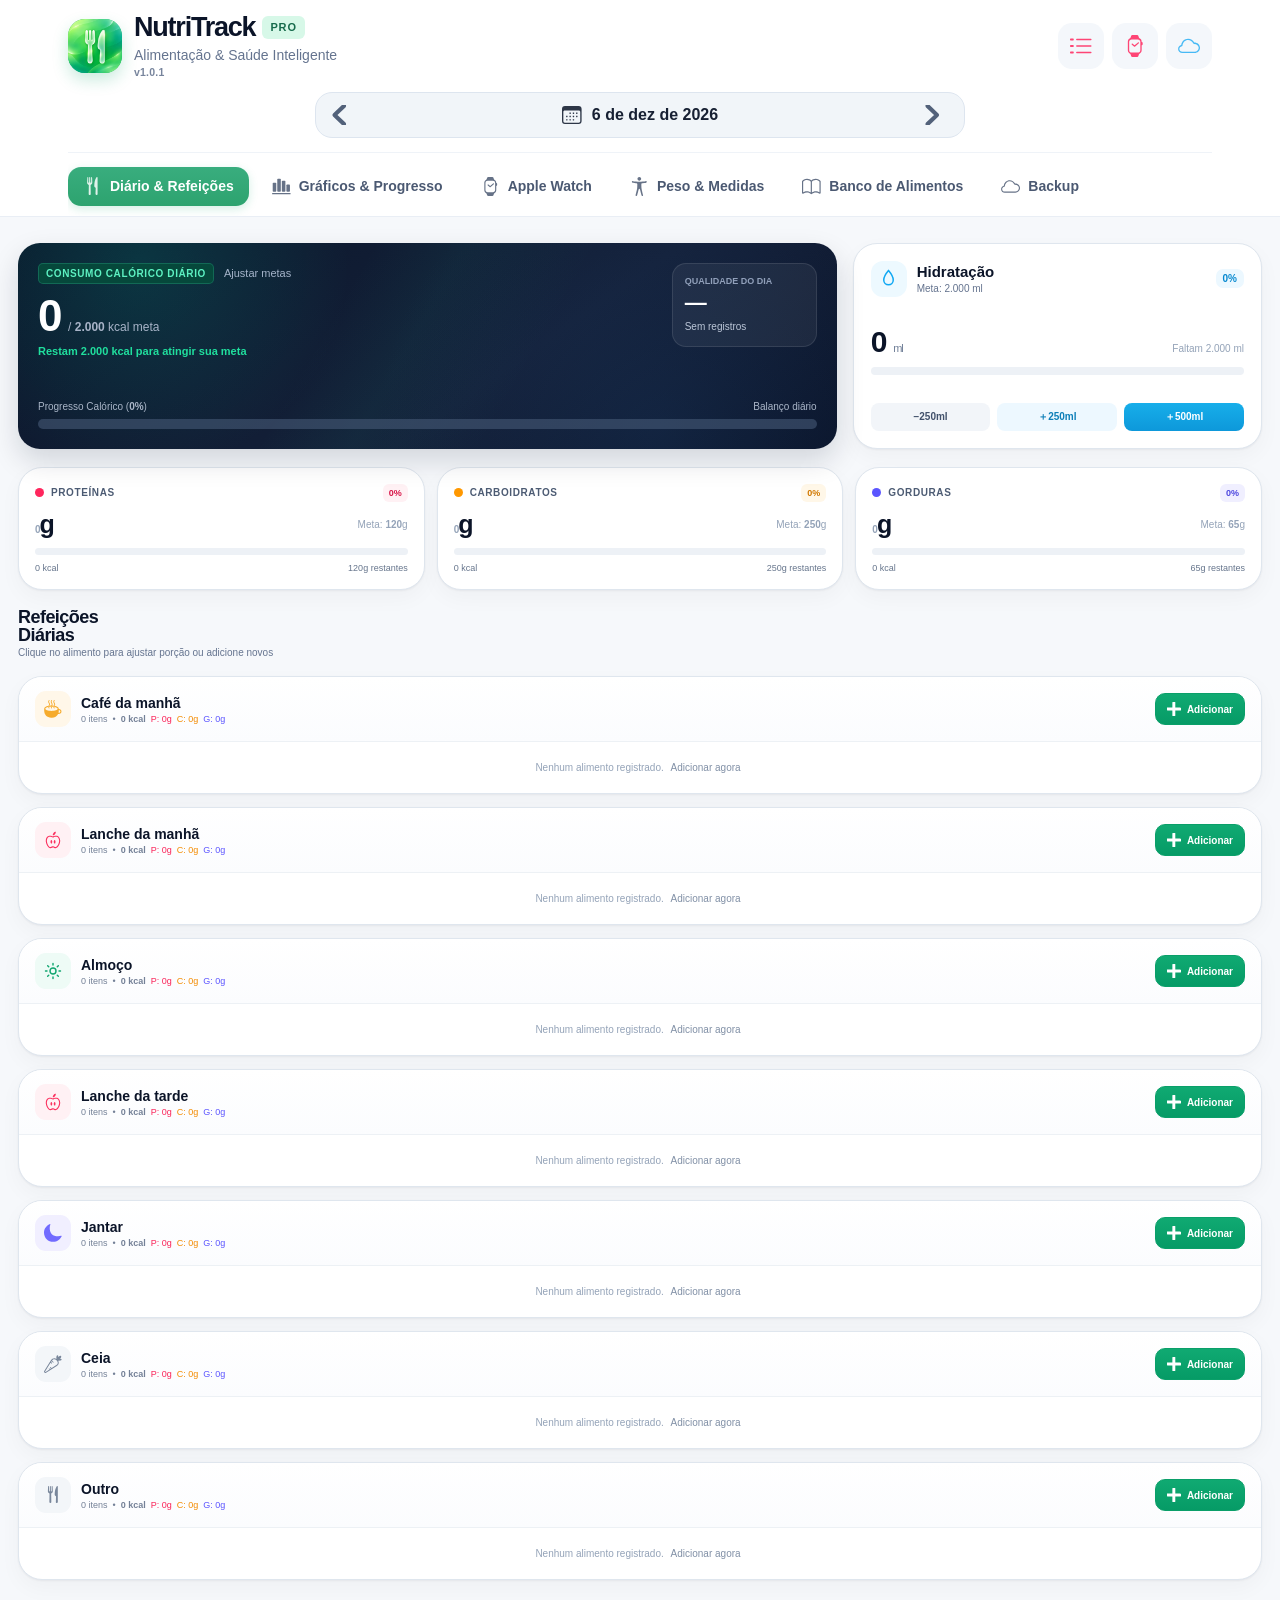
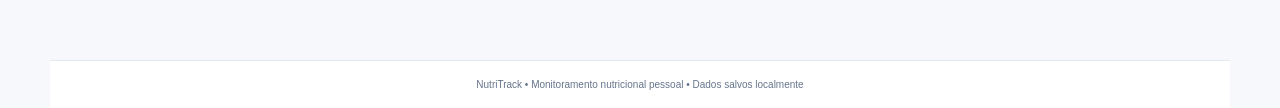
==== commit 6e49437e: "Corrige preenchimento e contorno dos ícones" ====
--- a/index.html
+++ b/index.html
@@ -13,6 +13,7 @@
   <link rel="icon" type="image/png" href="favicon.png?v=9" />
   <link rel="stylesheet" href="styles.css?v=6" />
   <link rel="stylesheet" href="layout-fixes.css?v=8" />
+  <link rel="stylesheet" href="icon-rendering.css?v=1" />
 </head>
 <body>
   <svg class="svg-sprite" aria-hidden="true">
@@ -332,6 +333,6 @@
   <div class="toast" id="toast"></div>
   <script src="version.js?v=1"></script>
   <script src="nutrition-data.js?v=6"></script>
-  <script src="app.js?v=7"></script>
+  <script src="app.js?v=8"></script>
 </body>
 </html>
--- a/icon-rendering.css
+++ b/icon-rendering.css
@@ -0,0 +1,2 @@
+svg.svg-icon-filled{fill:currentColor!important;stroke:none!important}
+svg.svg-icon-stroke{fill:none!important;stroke:currentColor!important}
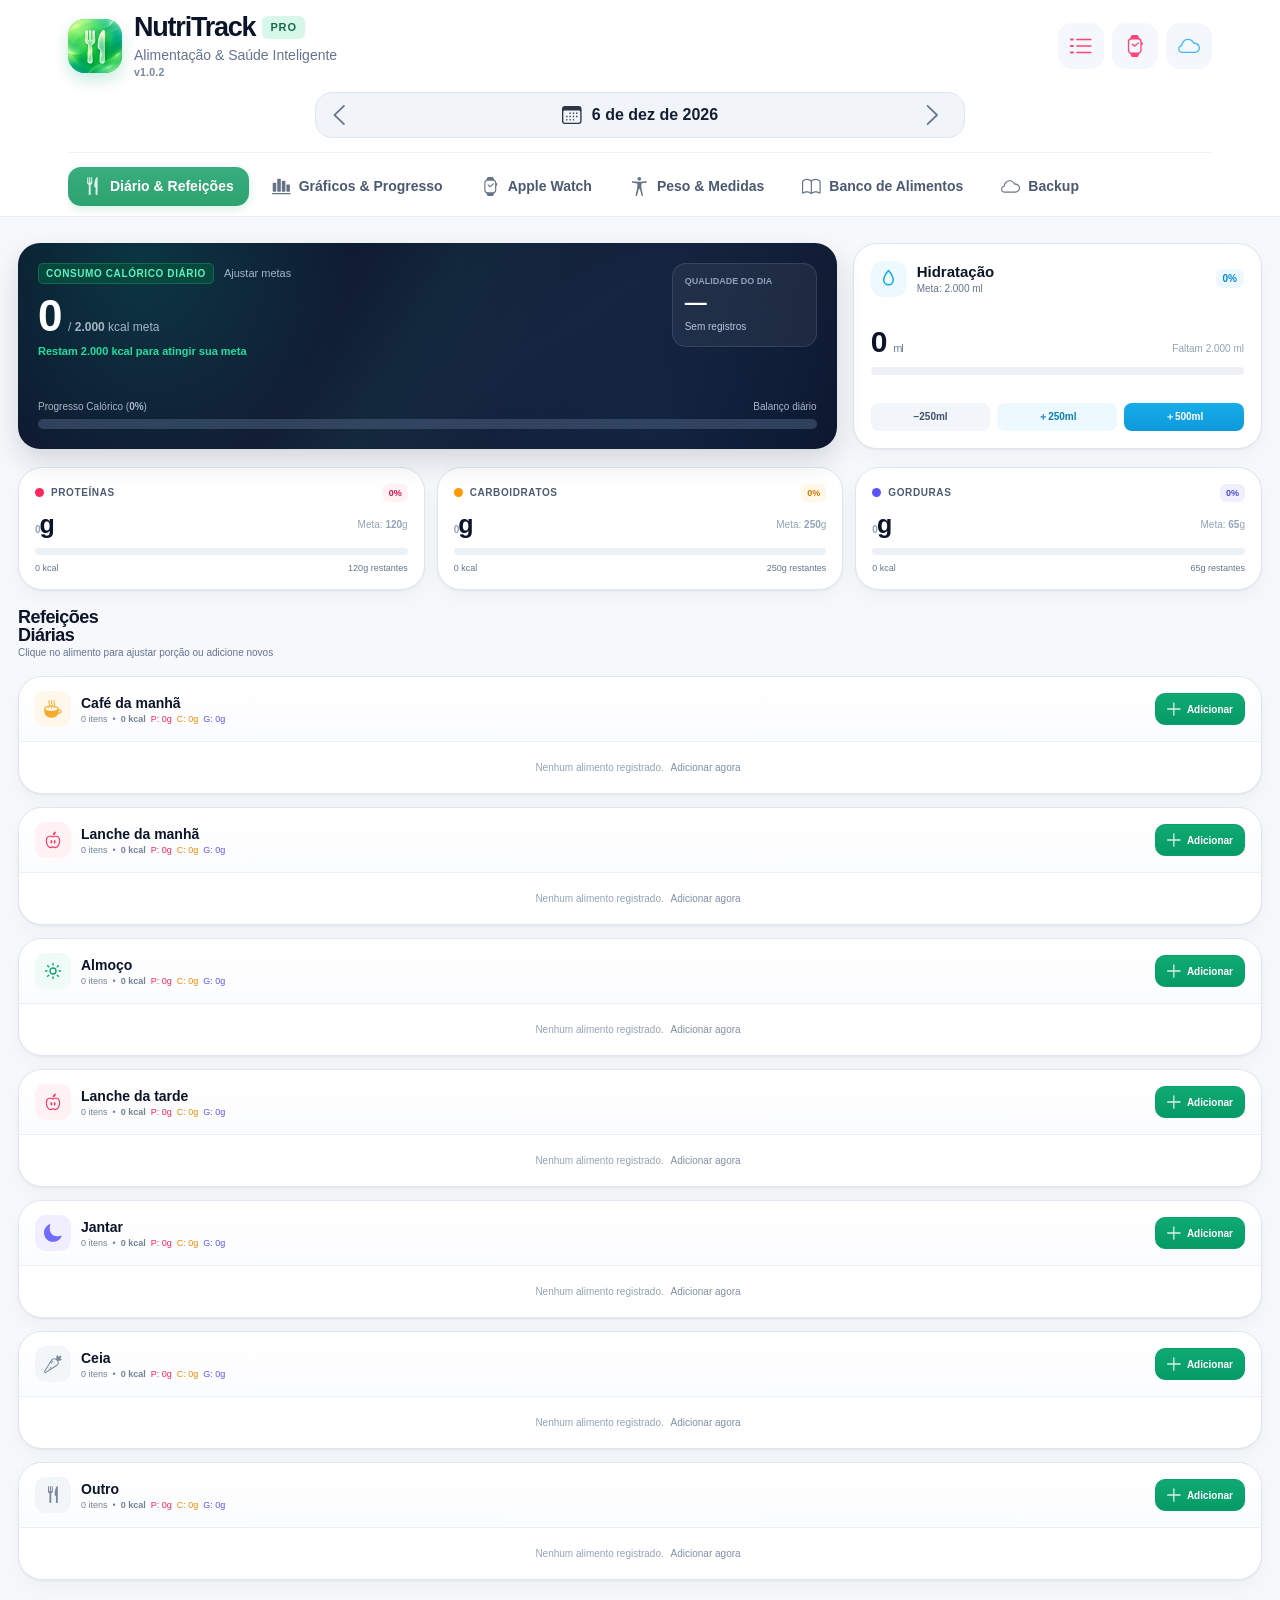
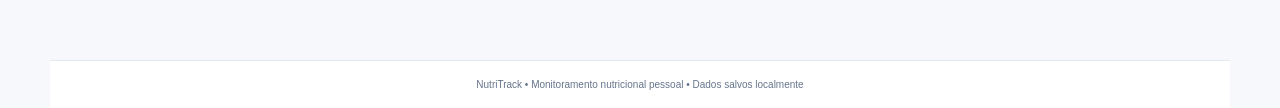
==== commit 9ae18905: "Adiciona formulário manual de alimento na versão oficial" ====
--- a/index.html
+++ b/index.html
@@ -314,7 +314,7 @@
     </section>
 
     <section class="view stack" id="view-backup" role="tabpanel" aria-labelledby="tab-backup" hidden>
-      <article class="backup-hero dark-glow"><div class="backup-heading"><div class="backup-badge"><svg><use href="#i-cloud"/></svg></div><div><h2>Backup Local</h2><p>Proteja os dados deste aparelho sem fingir sincronização em nuvem</p></div><span class="connection-chip ok">Ativo & Seguro</span></div><div class="backup-switch"><span>Armazenamento local</span><span class="fake-toggle on"><i></i></span></div><div class="watch-divider"></div><div class="backup-stats"><div><span>Dias Monitorados</span><strong id="daysMonitored">0 registros</strong></div><div><span>Alimentos Personalizados</span><strong>0 itens</strong></div><div><span>Histórico de Medidas</span><strong id="backupMeasurementCount">0 pesagens</strong></div><div><span>Status do Armazenamento</span><strong class="emerald-text">Protegido</strong></div></div></article>
+      <article class="backup-hero dark-glow"><div class="backup-heading"><div class="backup-badge"><svg><use href="#i-cloud"/></svg></div><div><h2>Backup Local</h2><p>Proteja os dados deste aparelho sem fingir sincronização em nuvem</p></div><span class="connection-chip ok">Ativo & Seguro</span></div><div class="backup-switch"><span>Armazenamento local</span><span class="fake-toggle on"><i></i></span></div><div class="watch-divider"></div><div class="backup-stats"><div><span>Dias Monitorados</span><strong id="daysMonitored">0 registros</strong></div><div><span>Alimentos Personalizados</span><strong id="customFoodCount">0 itens</strong></div><div><span>Histórico de Medidas</span><strong id="backupMeasurementCount">0 pesagens</strong></div><div><span>Status do Armazenamento</span><strong class="emerald-text">Protegido</strong></div></div></article>
       <article class="card backup-card"><div class="backup-card-head"><div class="icon-box icon-sky"><svg><use href="#i-cloud"/></svg></div><div><h3>Criar Ponto de Restauração Agora</h3><p>Grava um snapshot instantâneo com todos os dados atuais</p></div></div><div class="snapshot-row"><input id="snapshotName" placeholder="Nome opcional (ex: Antes de viajar)"/><button id="saveSnapshot" class="btn sky-btn" type="button"><svg><use href="#i-cloud"/></svg>Salvar</button></div></article>
       <article class="card backup-card"><div class="backup-card-head"><div class="icon-box icon-emerald"><svg><use href="#i-database"/></svg></div><div><h3>Arquivo de Backup</h3><p>Exporte ou importe arquivos de backup completos (.json)</p></div></div><div class="backup-file-actions"><button class="btn" id="exportBtn" type="button"><svg><use href="#i-download"/></svg>Baixar Backup</button><button class="btn primary" id="importBtn" type="button"><svg><use href="#i-upload"/></svg>Importar Arquivo</button></div><input id="importFile" type="file" accept="application/json,.json" hidden/></article>
       <article class="card backup-card"><div class="table-head"><h3><svg class="inline-icon"><use href="#i-history"/></svg>Histórico de Versões Salvas</h3><span id="snapshotCount">0 snapshots disponíveis</span></div><div id="snapshotList" class="snapshot-list"></div></article>
@@ -325,6 +325,8 @@
   <footer>NutriTrack • Monitoramento nutricional pessoal • Dados salvos localmente</footer>
 
   <dialog class="dialog" id="entryDialog"><div class="modal"><div class="modal-head"><div><h2 id="entryDialogTitle">Adicionar alimento</h2><p>Busque na base ou preencha manualmente</p></div><button class="close-btn" data-close="entryDialog" type="button">✕</button></div><form id="entryForm" class="modal-body"><input type="hidden" id="entryId"/><div class="form-grid"><div class="field"><label>Data</label><input id="entryDate" type="date" required/></div><div class="field"><label>Horário</label><input id="entryTime" type="time" required/></div><div class="field full"><label>Refeição</label><select id="meal" required><option>Café da manhã</option><option>Lanche da manhã</option><option>Almoço</option><option>Lanche da tarde</option><option>Jantar</option><option>Ceia</option><option>Outro</option></select></div><div class="field full"><label>Alimento / preparação</label><input id="food" type="text" autocomplete="off" placeholder="Ex.: arroz, frango grelhado, banana" required/></div></div><div class="food-suggestions" id="foodSuggestions"></div><div class="field"><label>Quantidade</label><input id="amount" type="text" autocomplete="off" placeholder="Ex.: 120 g, 2 unidades, 1 fatia"/></div><div class="suggestion-preview" id="nutritionPreview" hidden><div class="preview-top"><div><b id="previewName"></b><div class="notice" id="previewServing"></div></div><span>ESTIMATIVA</span></div><div class="preview-grid"><div class="preview-stat"><b id="previewCalories">0</b><small>kcal</small></div><div class="preview-stat"><b><span id="previewProtein">0</span>g</b><small>proteína</small></div><div class="preview-stat"><b><span id="previewCarbs">0</span>g</b><small>carboidratos</small></div><div class="preview-stat"><b><span id="previewFat">0</span>g</b><small>gorduras</small></div></div><button class="btn primary full-btn" id="applySuggestion" type="button">Aplicar sugestão nutricional</button></div><div class="form-grid"><div class="field"><label>Calorias (kcal)</label><input id="calories" type="number" min="0" step="1" required/></div><div class="field"><label>Proteína (g)</label><input id="protein" type="number" min="0" step="0.1"/></div><div class="field"><label>Carboidratos (g)</label><input id="carbs" type="number" min="0" step="0.1"/></div><div class="field"><label>Gorduras (g)</label><input id="fat" type="number" min="0" step="0.1"/></div><div class="field full"><label>Qualidade nutricional</label><div class="quality-pills"><input type="radio" name="quality" id="q1" value="1"><label for="q1">1</label><input type="radio" name="quality" id="q2" value="2"><label for="q2">2</label><input type="radio" name="quality" id="q3" value="3" checked><label for="q3">3</label><input type="radio" name="quality" id="q4" value="4"><label for="q4">4</label><input type="radio" name="quality" id="q5" value="5"><label for="q5">5</label></div></div><div class="field full"><label>Observações</label><textarea id="notes" placeholder="Fome, saciedade, marca, preparo, contexto..."></textarea></div></div><div class="modal-actions"><button class="btn" data-close="entryDialog" type="button">Cancelar</button><button class="btn primary" type="submit">Salvar registro</button></div></form></div></dialog>
+
+  <dialog class="dialog small-dialog" id="customFoodDialog"><div class="modal"><div class="modal-head"><div><h2 id="customFoodDialogTitle">Criar alimento</h2><p>Cadastre os valores nutricionais para reutilizar este alimento depois</p></div><button class="close-btn" data-close="customFoodDialog" type="button">✕</button></div><form id="customFoodForm" class="modal-body"><input type="hidden" id="customFoodId"/><div class="field"><label>Nome do alimento</label><input id="customFoodName" type="text" autocomplete="off" placeholder="Ex.: pão francês, leite integral, macarrão" required/></div><div class="form-grid"><div class="field"><label>Quantidade de referência</label><input id="customFoodRefQty" type="number" min="0.1" step="0.1" value="100" required/></div><div class="field"><label>Unidade</label><select id="customFoodUnit"><option value="g">g</option><option value="ml">ml</option></select></div><div class="field"><label>Calorias da referência</label><input id="customFoodCalories" type="number" min="0" step="1" required/></div><div class="field"><label>Proteína (g)</label><input id="customFoodProtein" type="number" min="0" step="0.1"/></div><div class="field"><label>Carboidratos (g)</label><input id="customFoodCarbs" type="number" min="0" step="0.1"/></div><div class="field"><label>Gorduras (g)</label><input id="customFoodFat" type="number" min="0" step="0.1"/></div><div class="field full"><label>Qualidade nutricional</label><select id="customFoodQuality"><option value="1">1</option><option value="2">2</option><option value="3" selected>3</option><option value="4">4</option><option value="5">5</option></select></div></div><div class="notice">Os valores ficam salvos apenas neste aparelho e são incluídos no backup do app.</div><div class="modal-actions"><button class="btn" data-close="customFoodDialog" type="button">Cancelar</button><button class="btn primary" type="submit">Salvar no banco</button></div></form></div></dialog>
 
   <dialog class="dialog small-dialog" id="watchDialog"><div class="modal"><div class="modal-head"><div><h2>Dados do Apple Watch</h2><p>Preenchimento manual — sem fingir sincronização</p></div><button class="close-btn" data-close="watchDialog" type="button">✕</button></div><form id="watchForm" class="modal-body"><div class="form-grid"><div class="field"><label>Calorias ativas</label><input id="watch-active-input" type="number" min="0"/></div><div class="field"><label>Gasto basal</label><input id="watch-basal-input" type="number" min="0"/></div><div class="field"><label>Exercício (min)</label><input id="watch-exercise-input" type="number" min="0"/></div><div class="field"><label>Em pé (h)</label><input id="watch-stand-input" type="number" min="0"/></div><div class="field"><label>Passos</label><input id="watch-steps-input" type="number" min="0"/></div><div class="field"><label>Distância (km)</label><input id="watch-distance-input" type="number" min="0" step="0.01"/></div><div class="field"><label>FC repouso</label><input id="watch-resting-input" type="number" min="0"/></div><div class="field"><label>FC atual</label><input id="watch-current-input" type="number" min="0"/></div><div class="field full"><label>Sono (horas)</label><input id="watch-sleep-input" type="number" min="0" step="0.1"/></div></div><div class="modal-actions"><button class="btn" data-close="watchDialog" type="button">Cancelar</button><button class="btn primary" type="submit">Salvar dados</button></div></form></div></dialog>
 
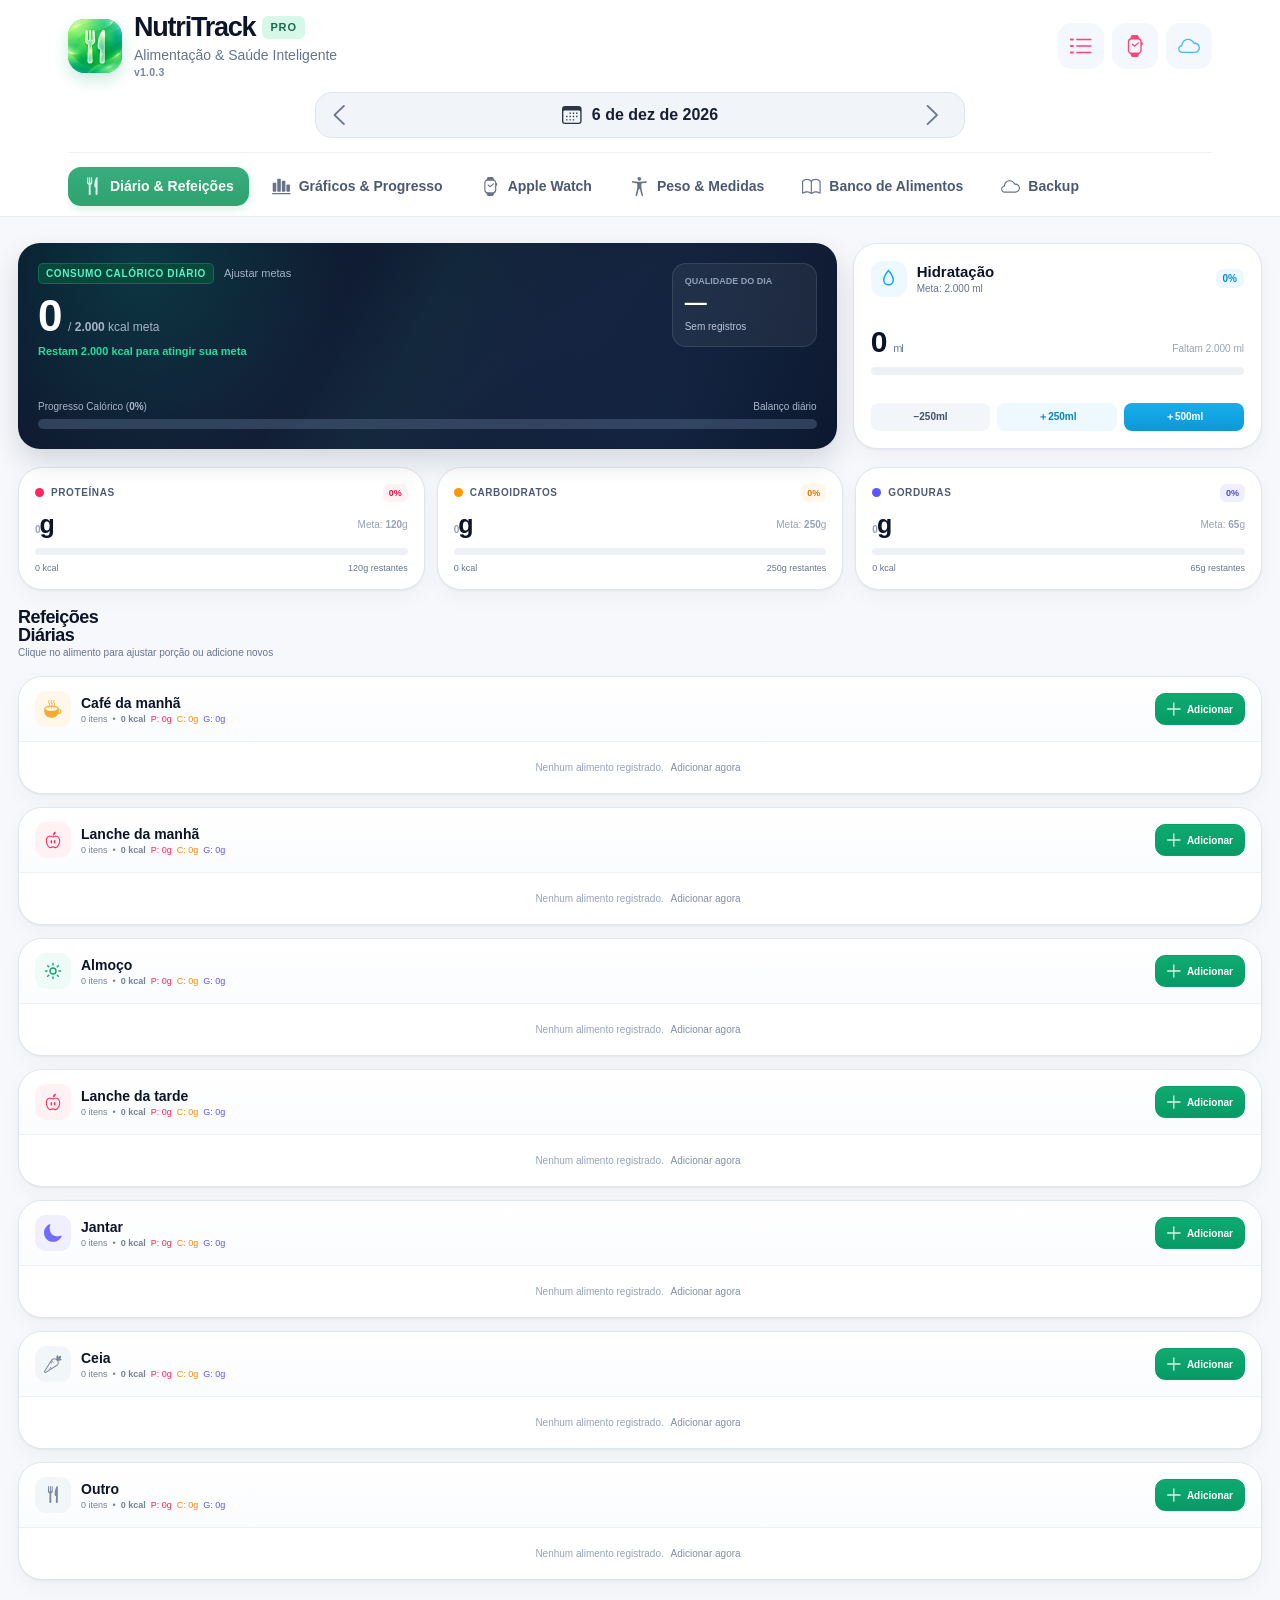
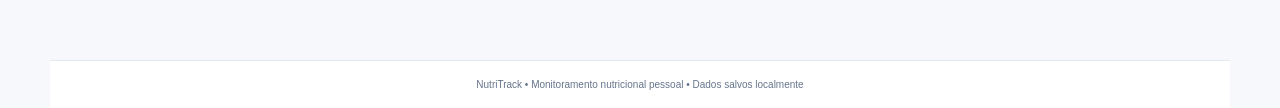
==== commit cb097738: "Atualiza referências de cache da versão oficial" ====
--- a/index.html
+++ b/index.html
@@ -333,8 +333,8 @@
   <dialog class="dialog small-dialog" id="measurementDialog"><div class="modal"><div class="modal-head"><div><h2>Novo registro corporal</h2><p>Peso e medidas ficam salvos localmente</p></div><button class="close-btn" data-close="measurementDialog" type="button">✕</button></div><form id="measurementForm" class="modal-body"><input type="hidden" id="measurementId"/><div class="form-grid"><div class="field full"><label>Data</label><input id="measurementDate" type="date" required/></div><div class="field"><label>Peso (kg)</label><input id="measurementWeight" type="number" min="0" step="0.1" required/></div><div class="field"><label>Gordura (%)</label><input id="measurementFat" type="number" min="0" step="0.1"/></div><div class="field full"><label>Cintura (cm)</label><input id="measurementWaist" type="number" min="0" step="0.1"/></div></div><div class="modal-actions"><button class="btn" data-close="measurementDialog" type="button">Cancelar</button><button class="btn primary" type="submit">Salvar medição</button></div></form></div></dialog>
 
   <div class="toast" id="toast"></div>
-  <script src="version.js?v=1"></script>
+  <script src="version.js?v=2"></script>
   <script src="nutrition-data.js?v=6"></script>
-  <script src="app.js?v=8"></script>
+  <script src="app.js?v=9"></script>
 </body>
 </html>
